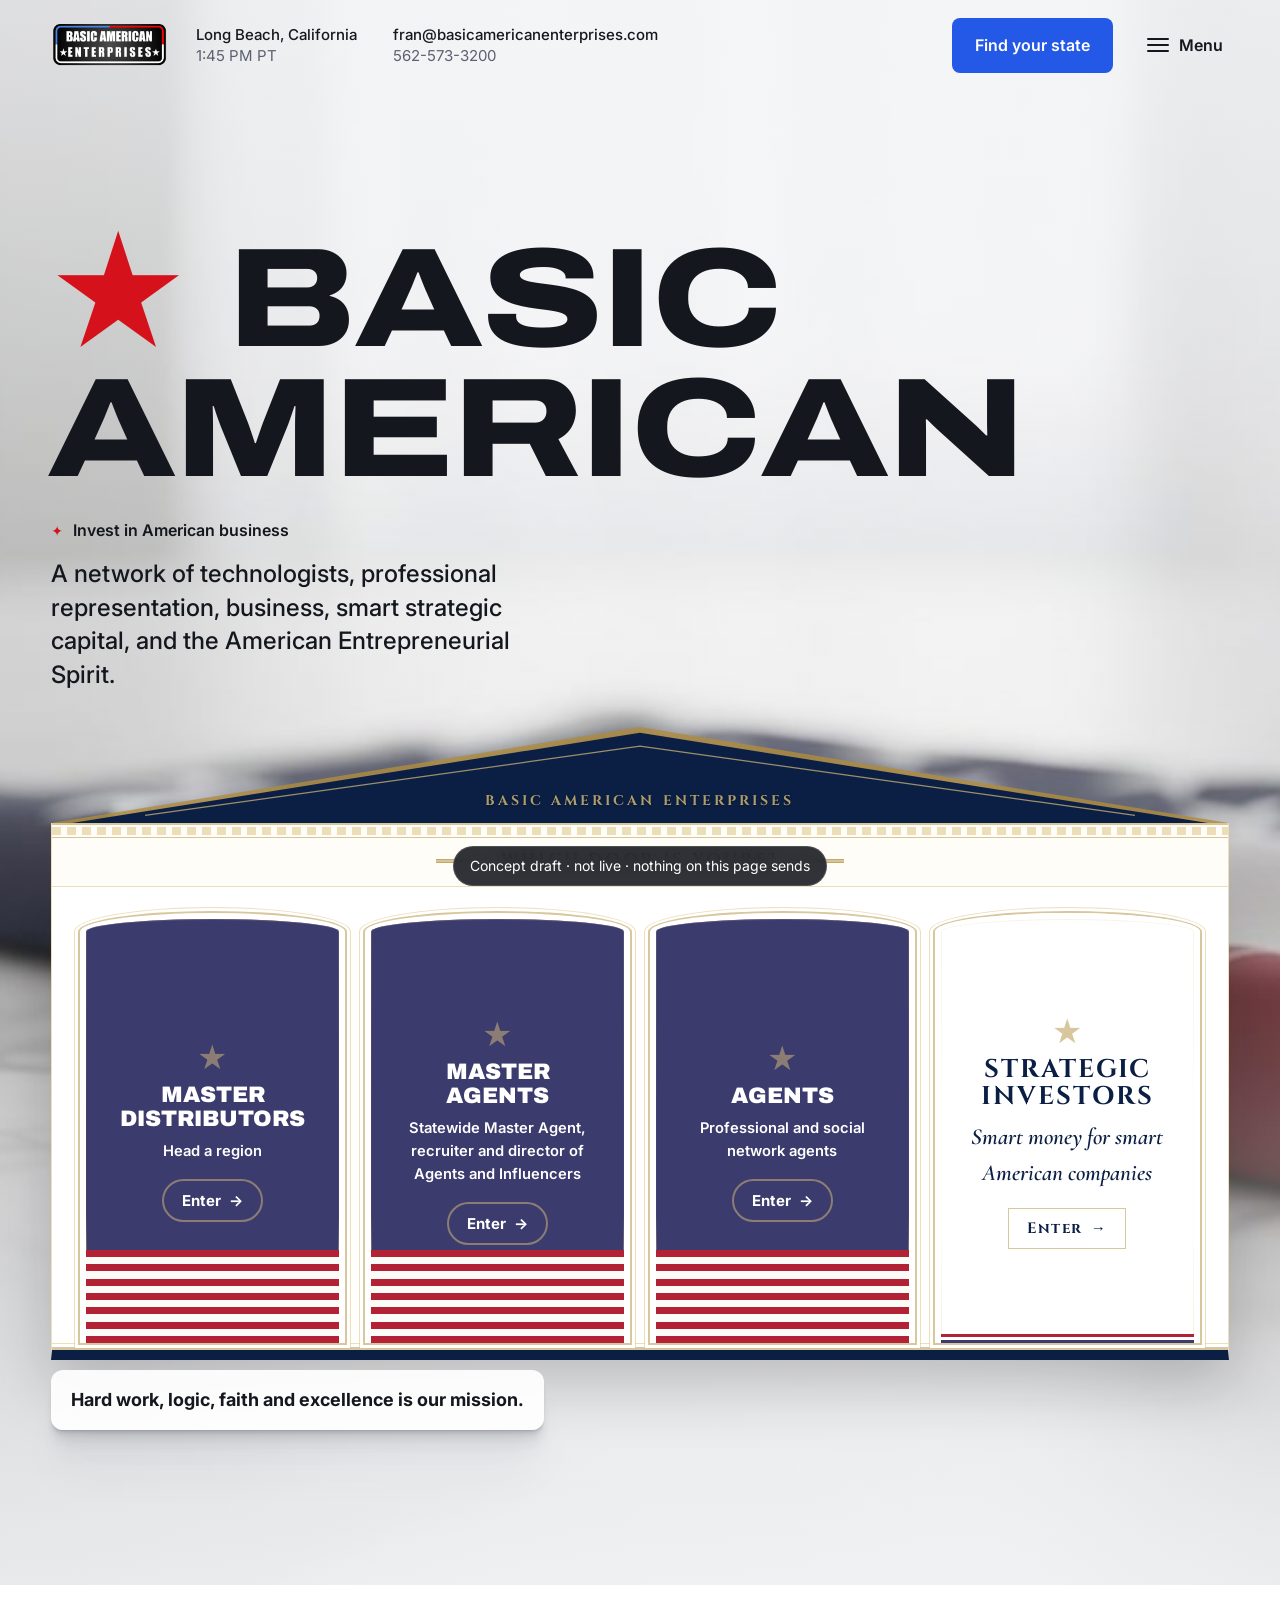
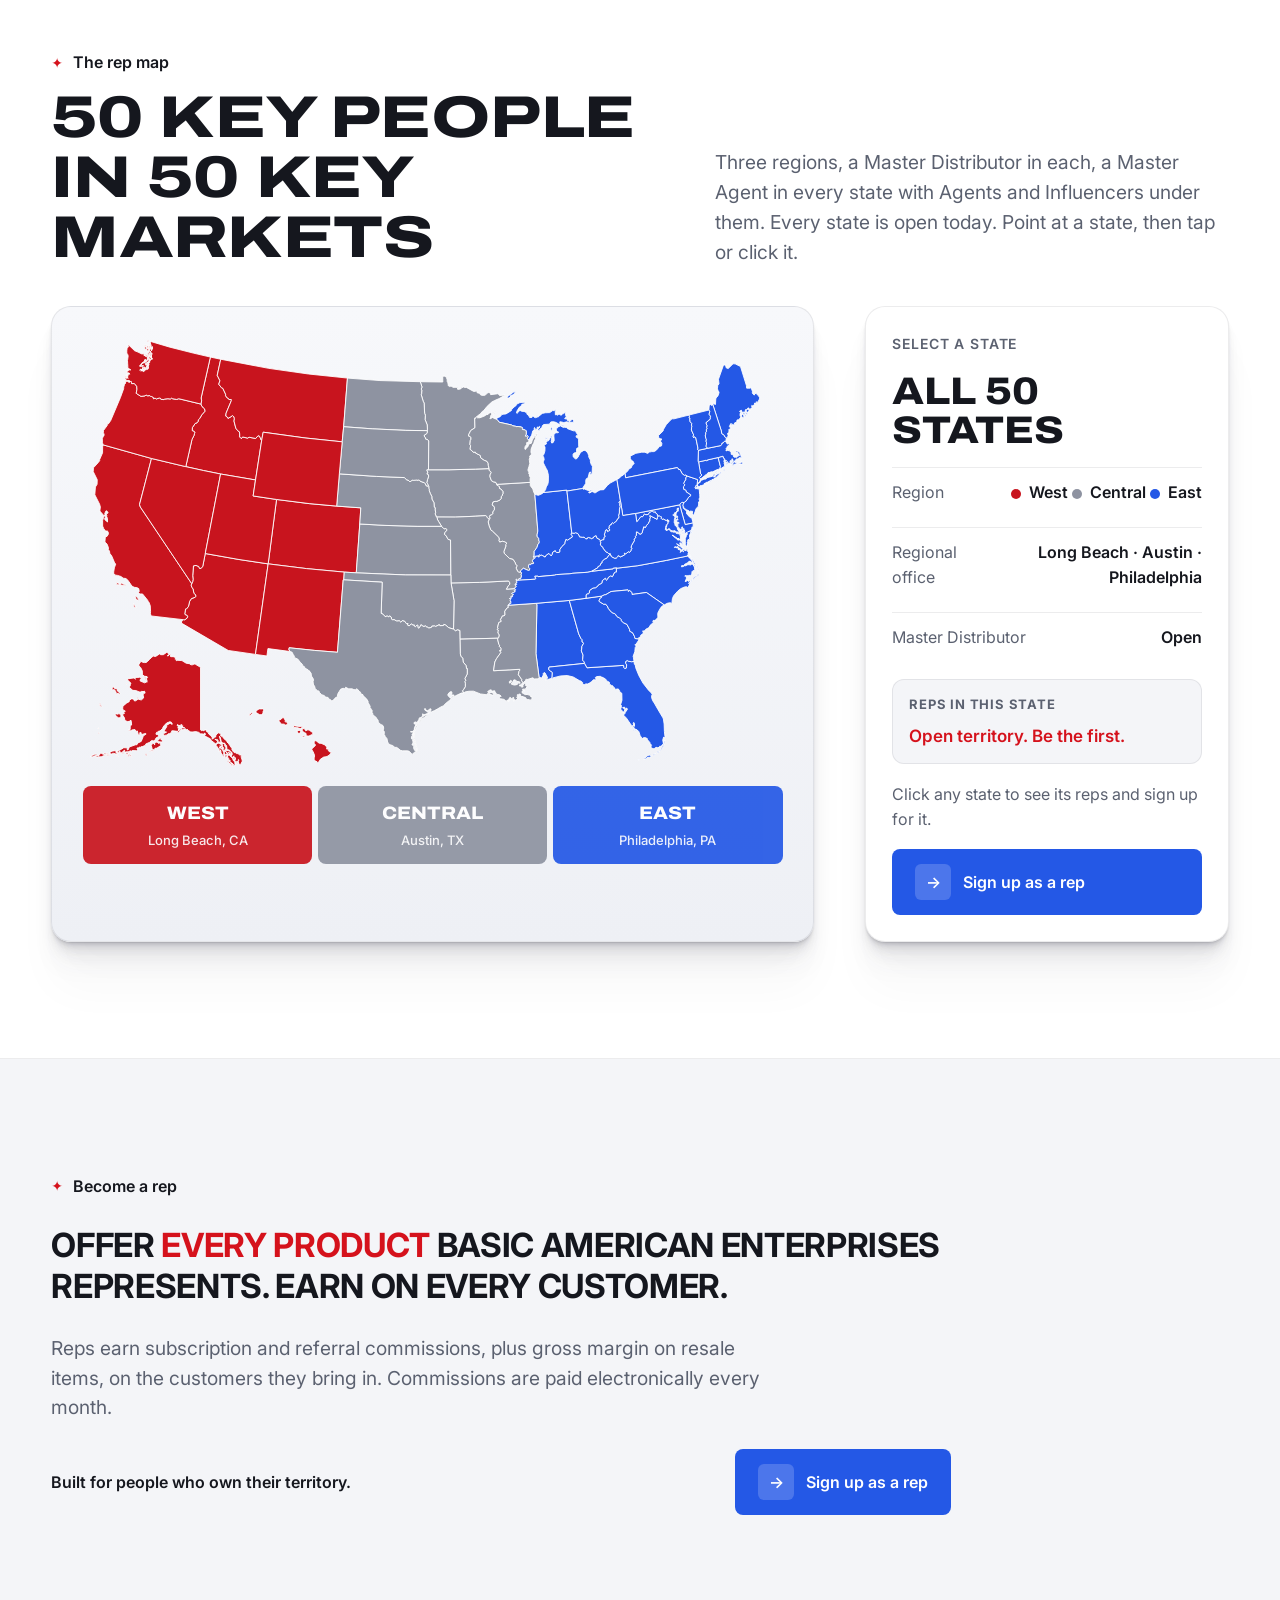
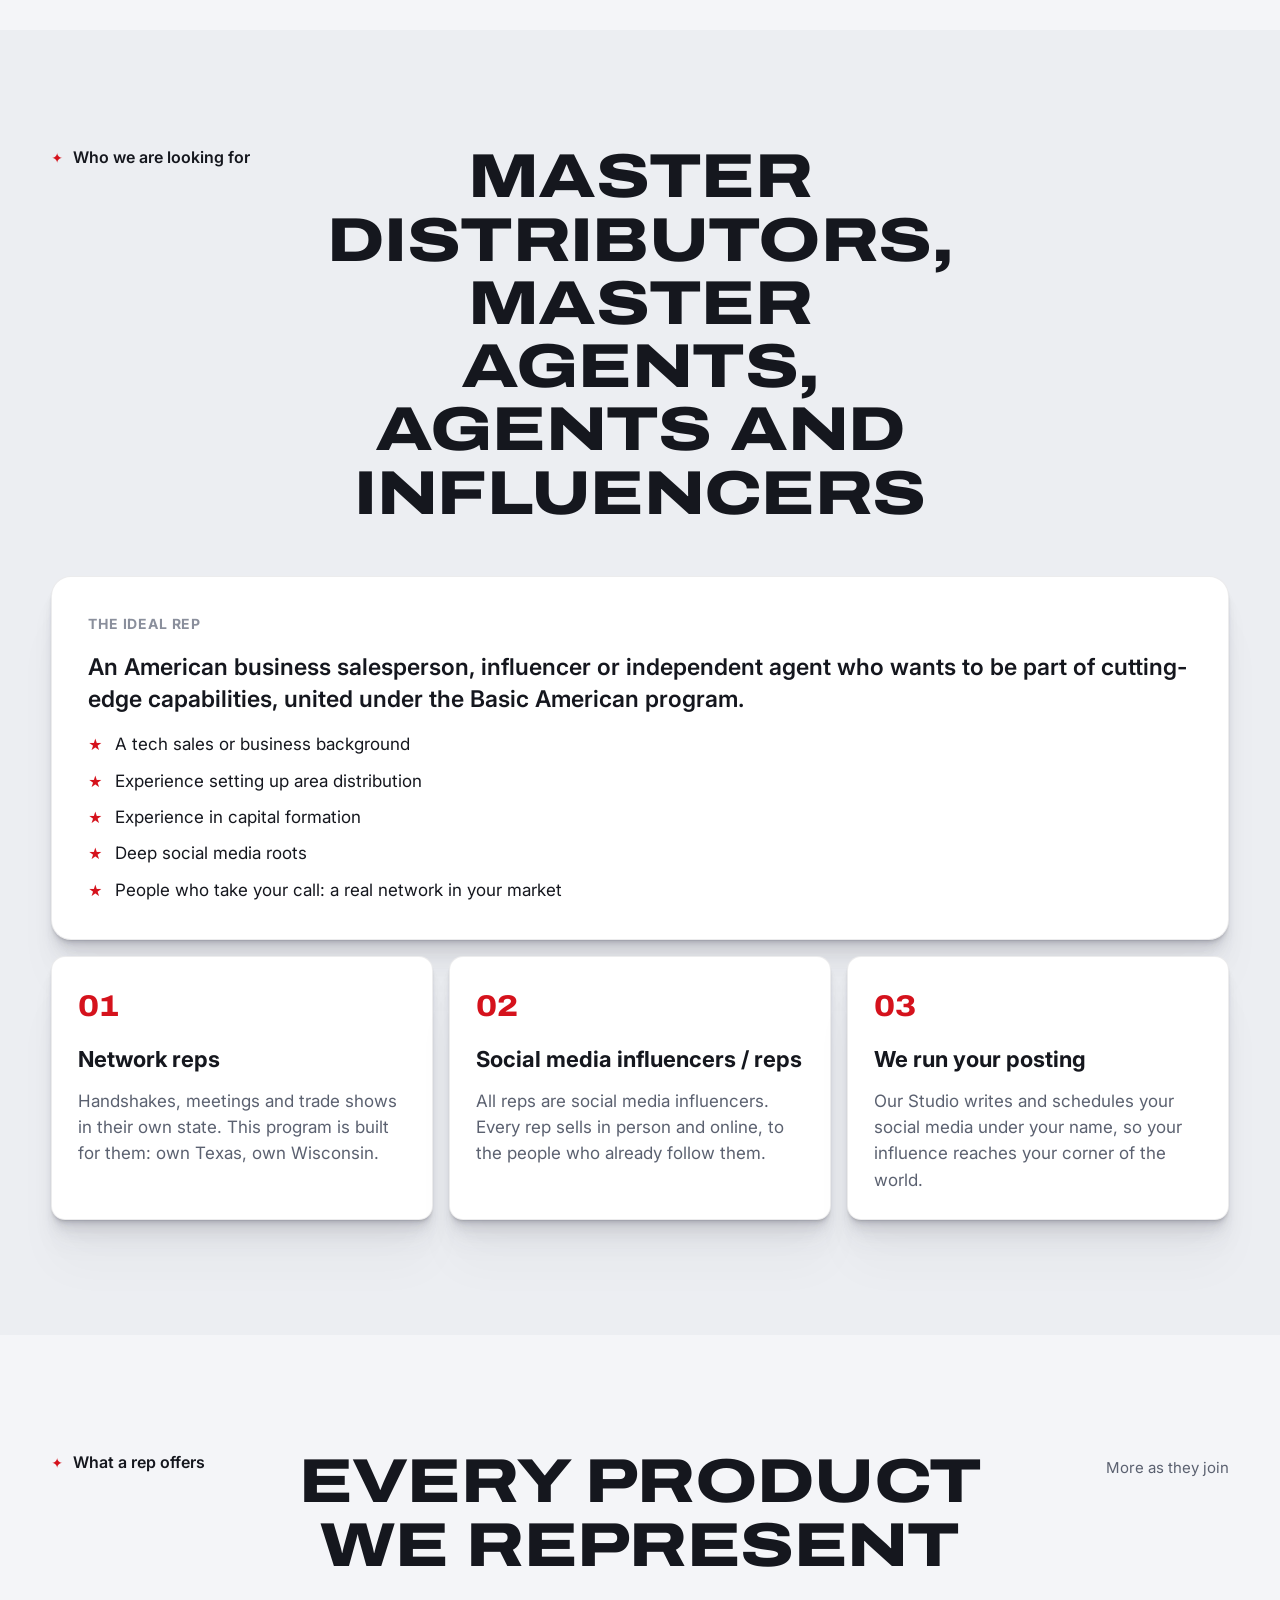
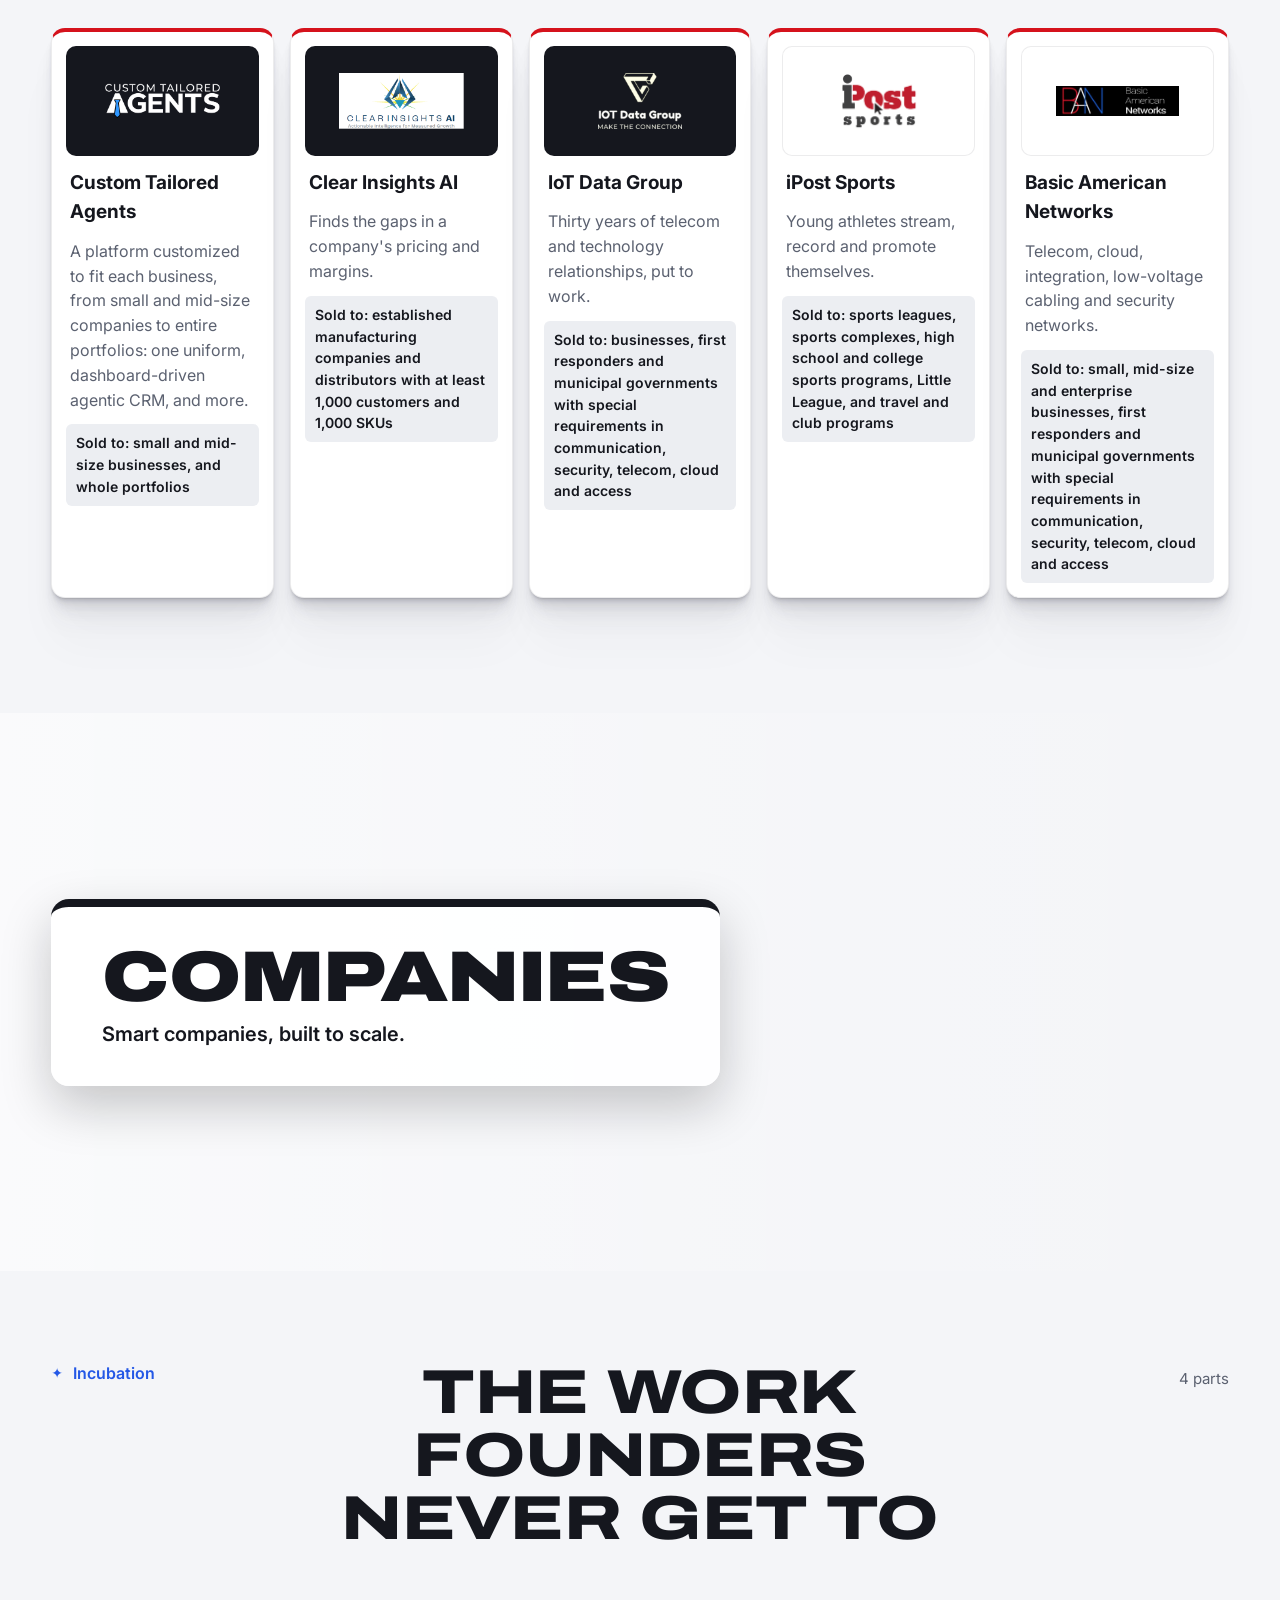
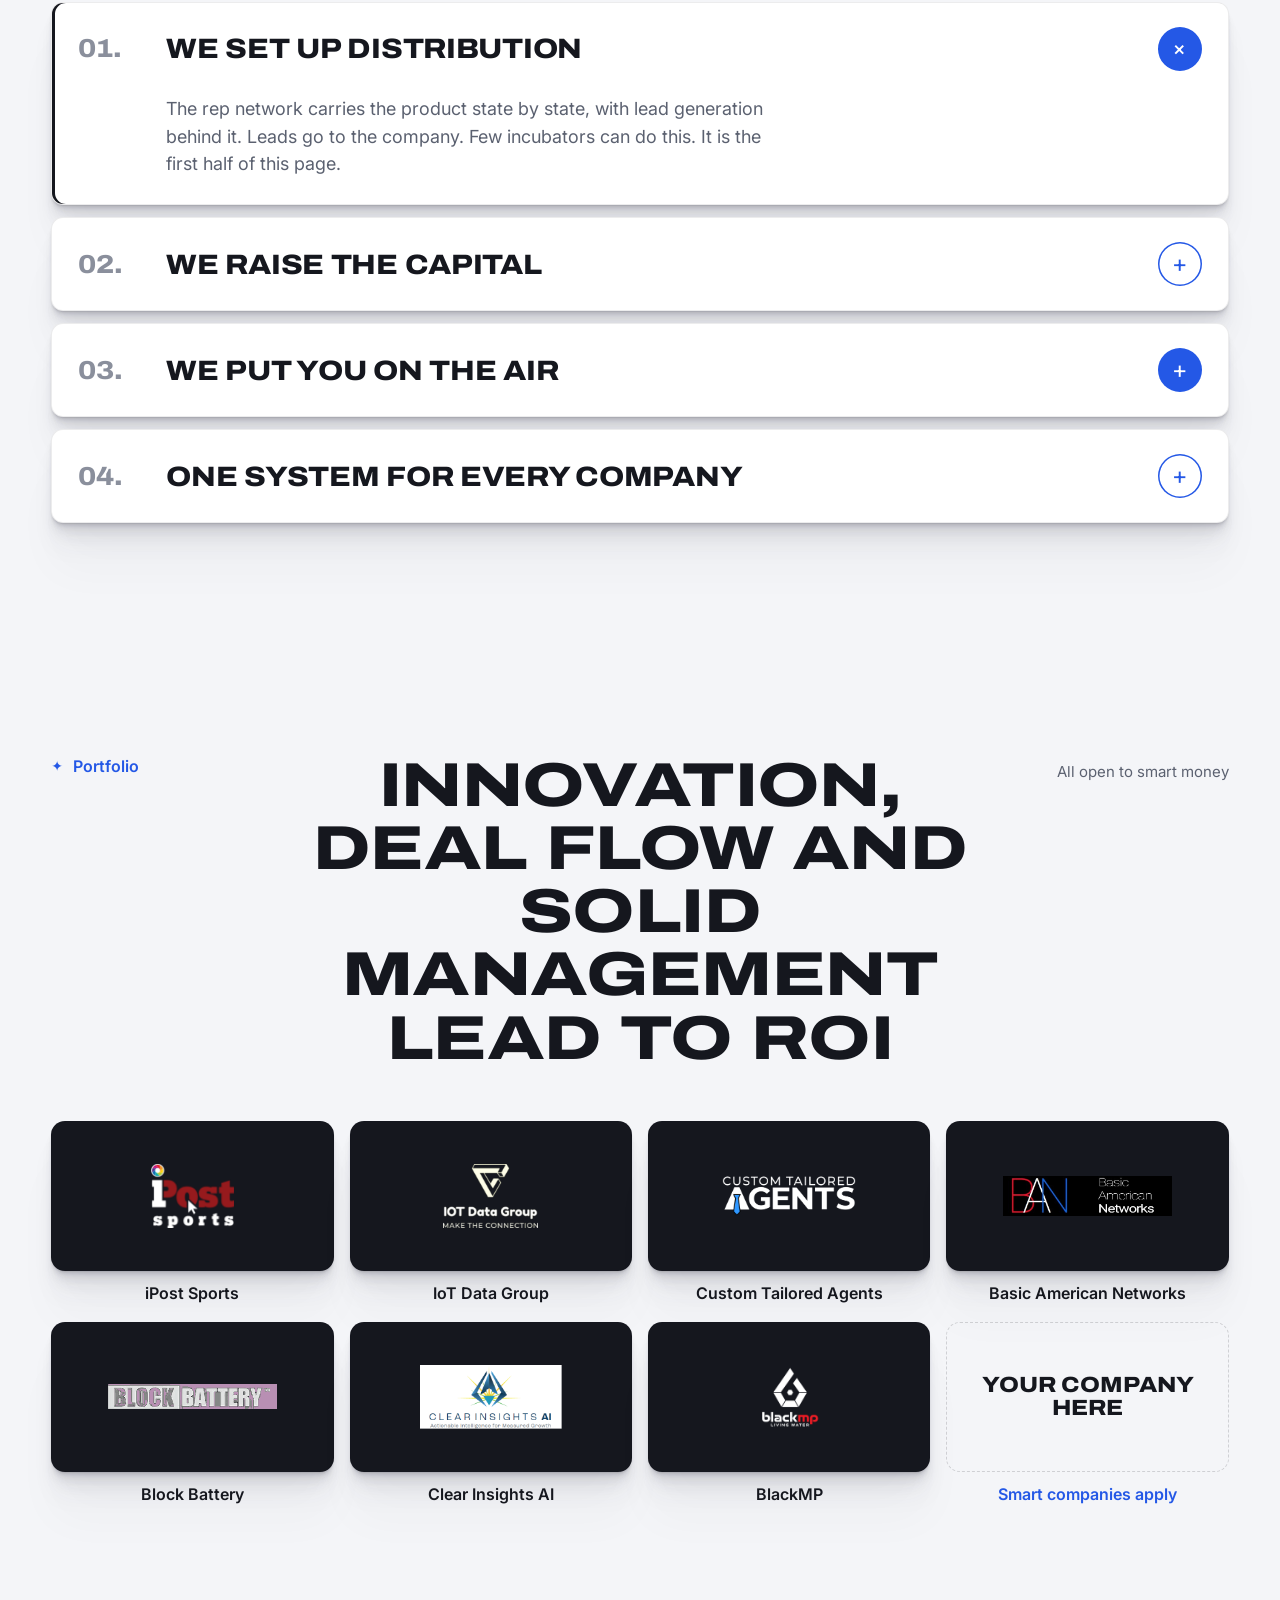
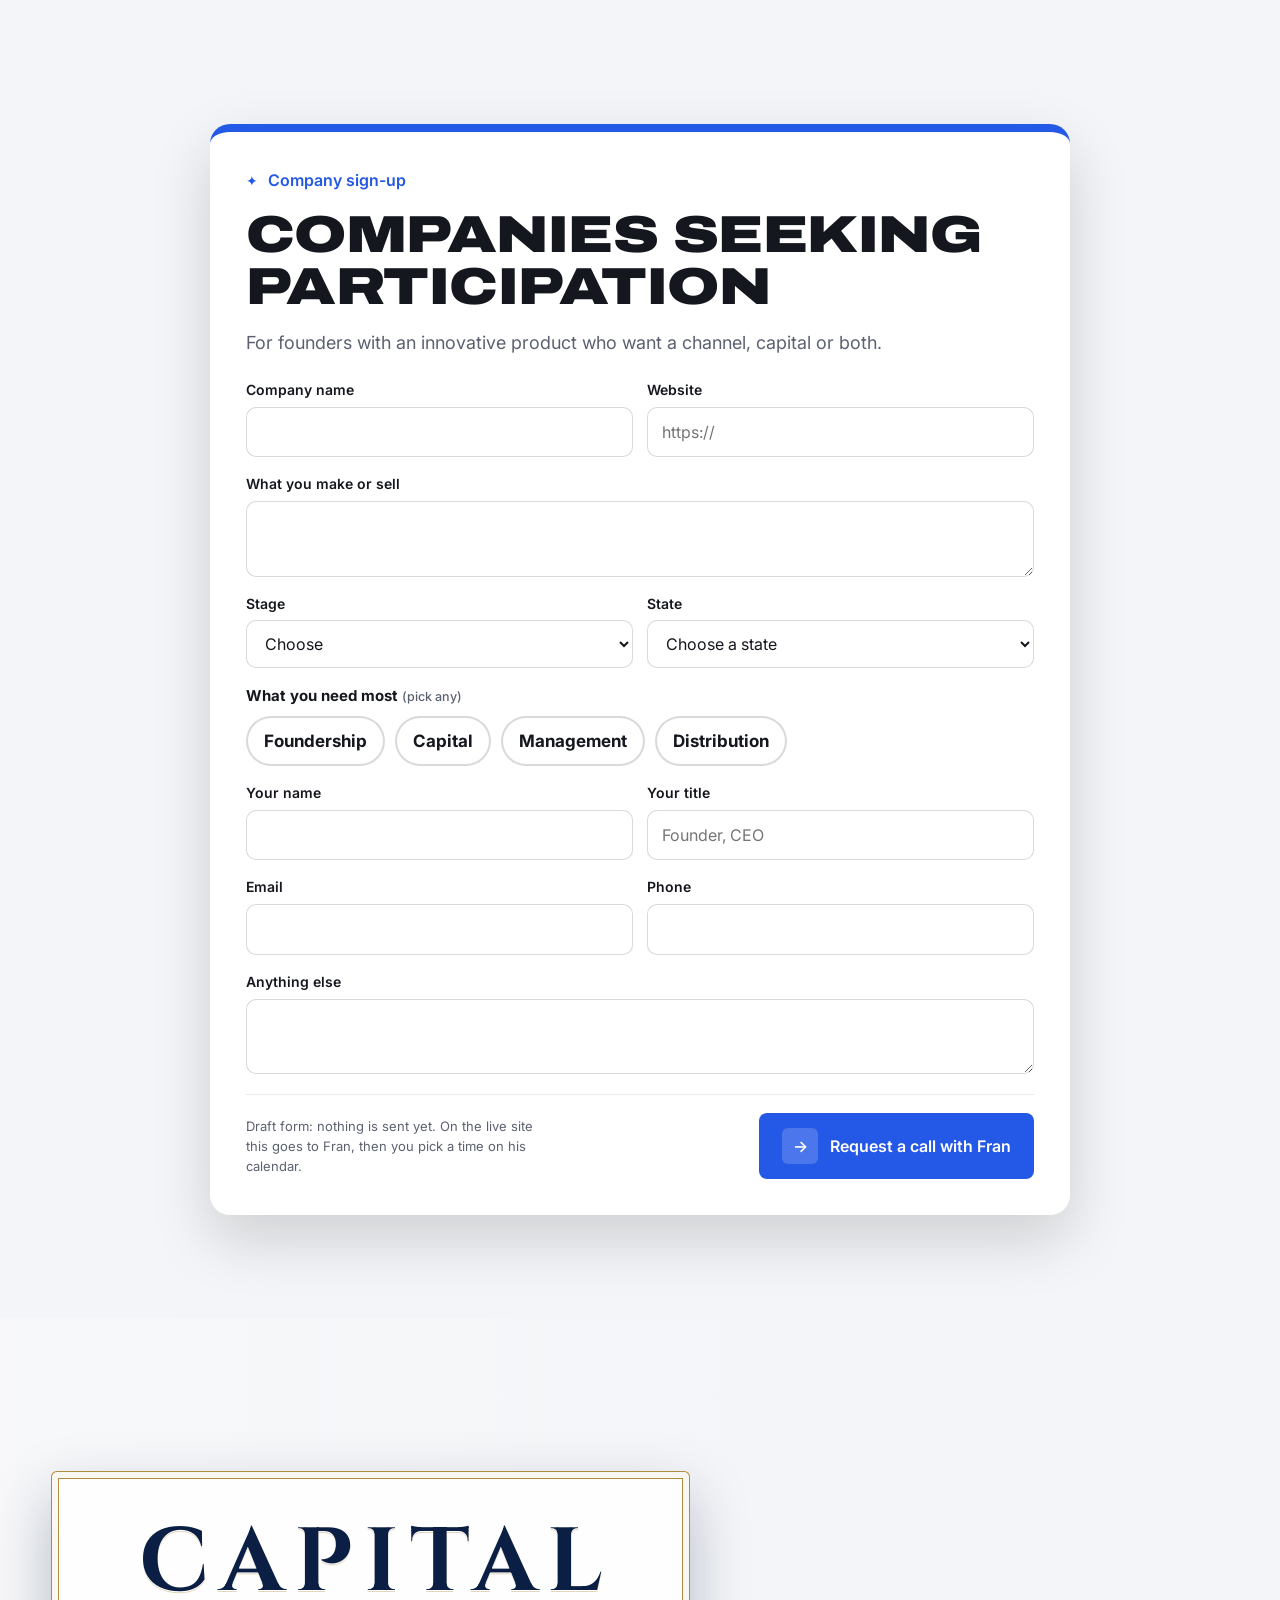
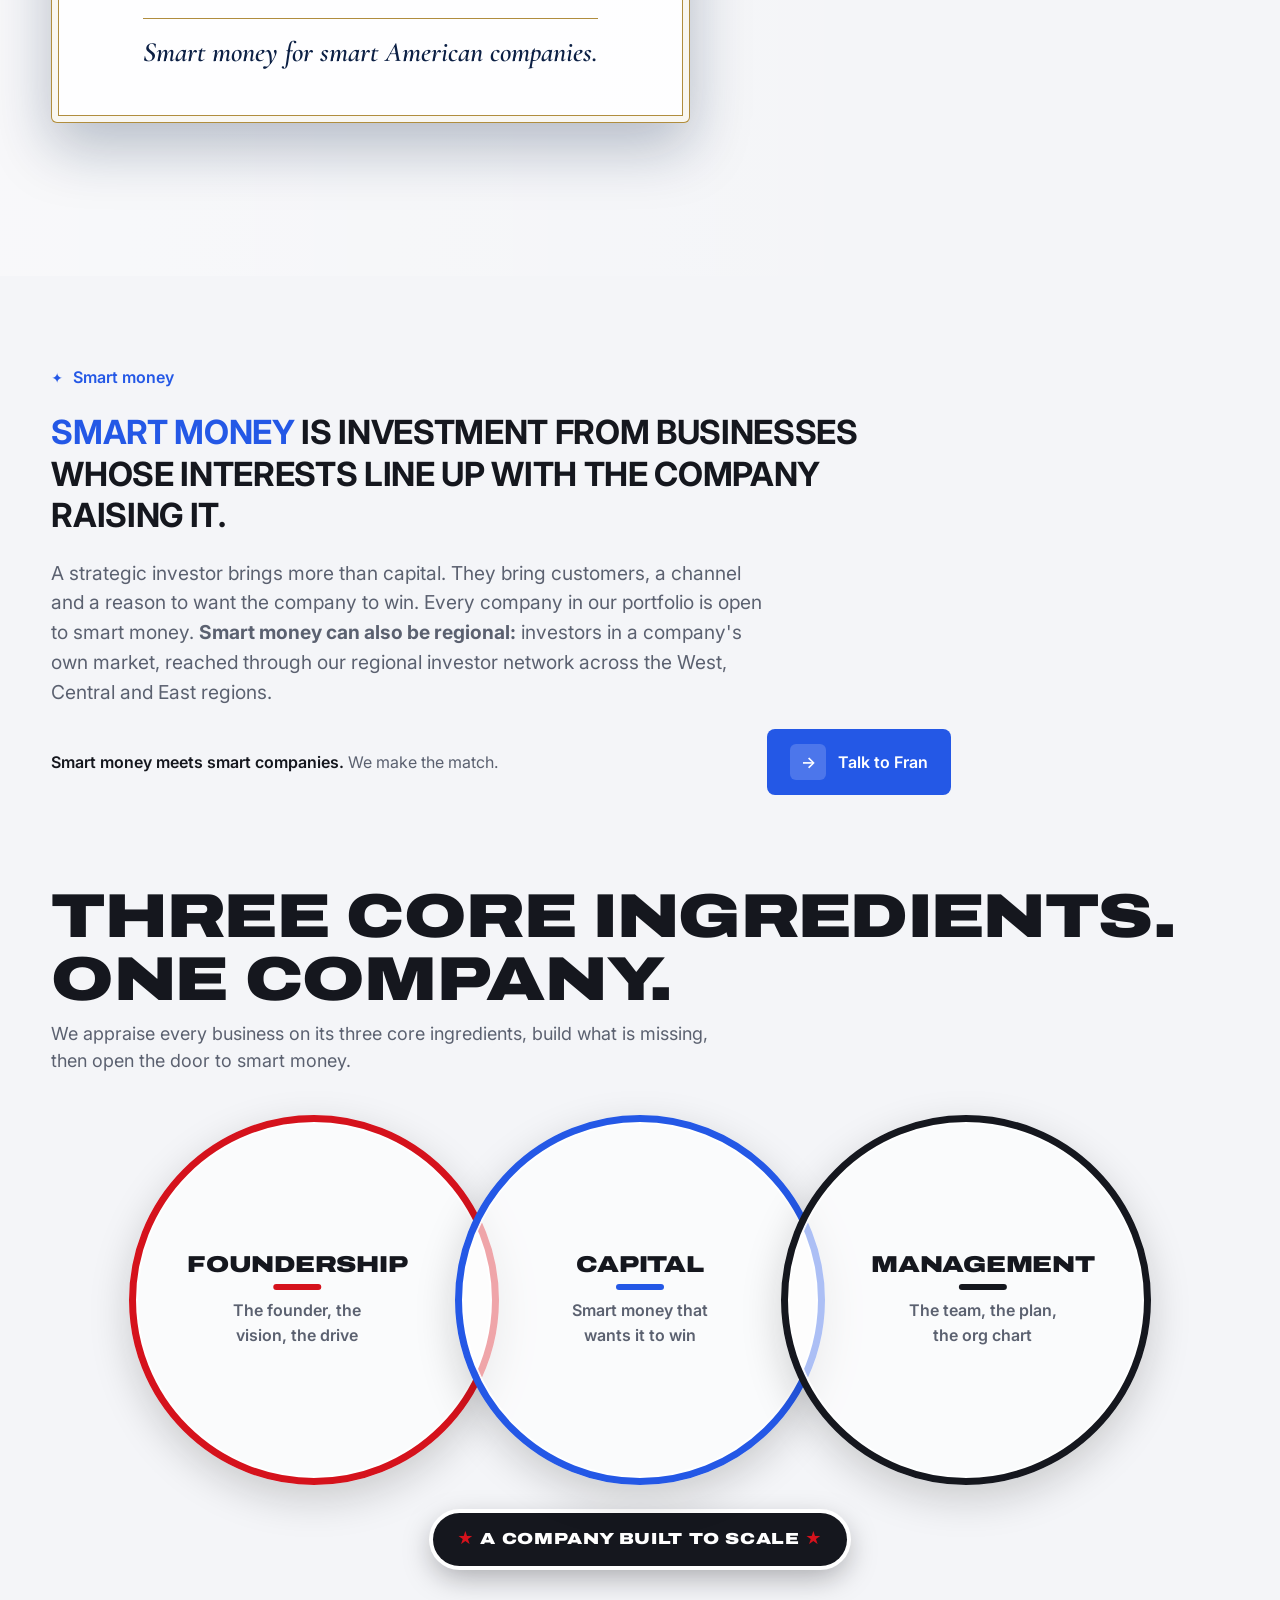
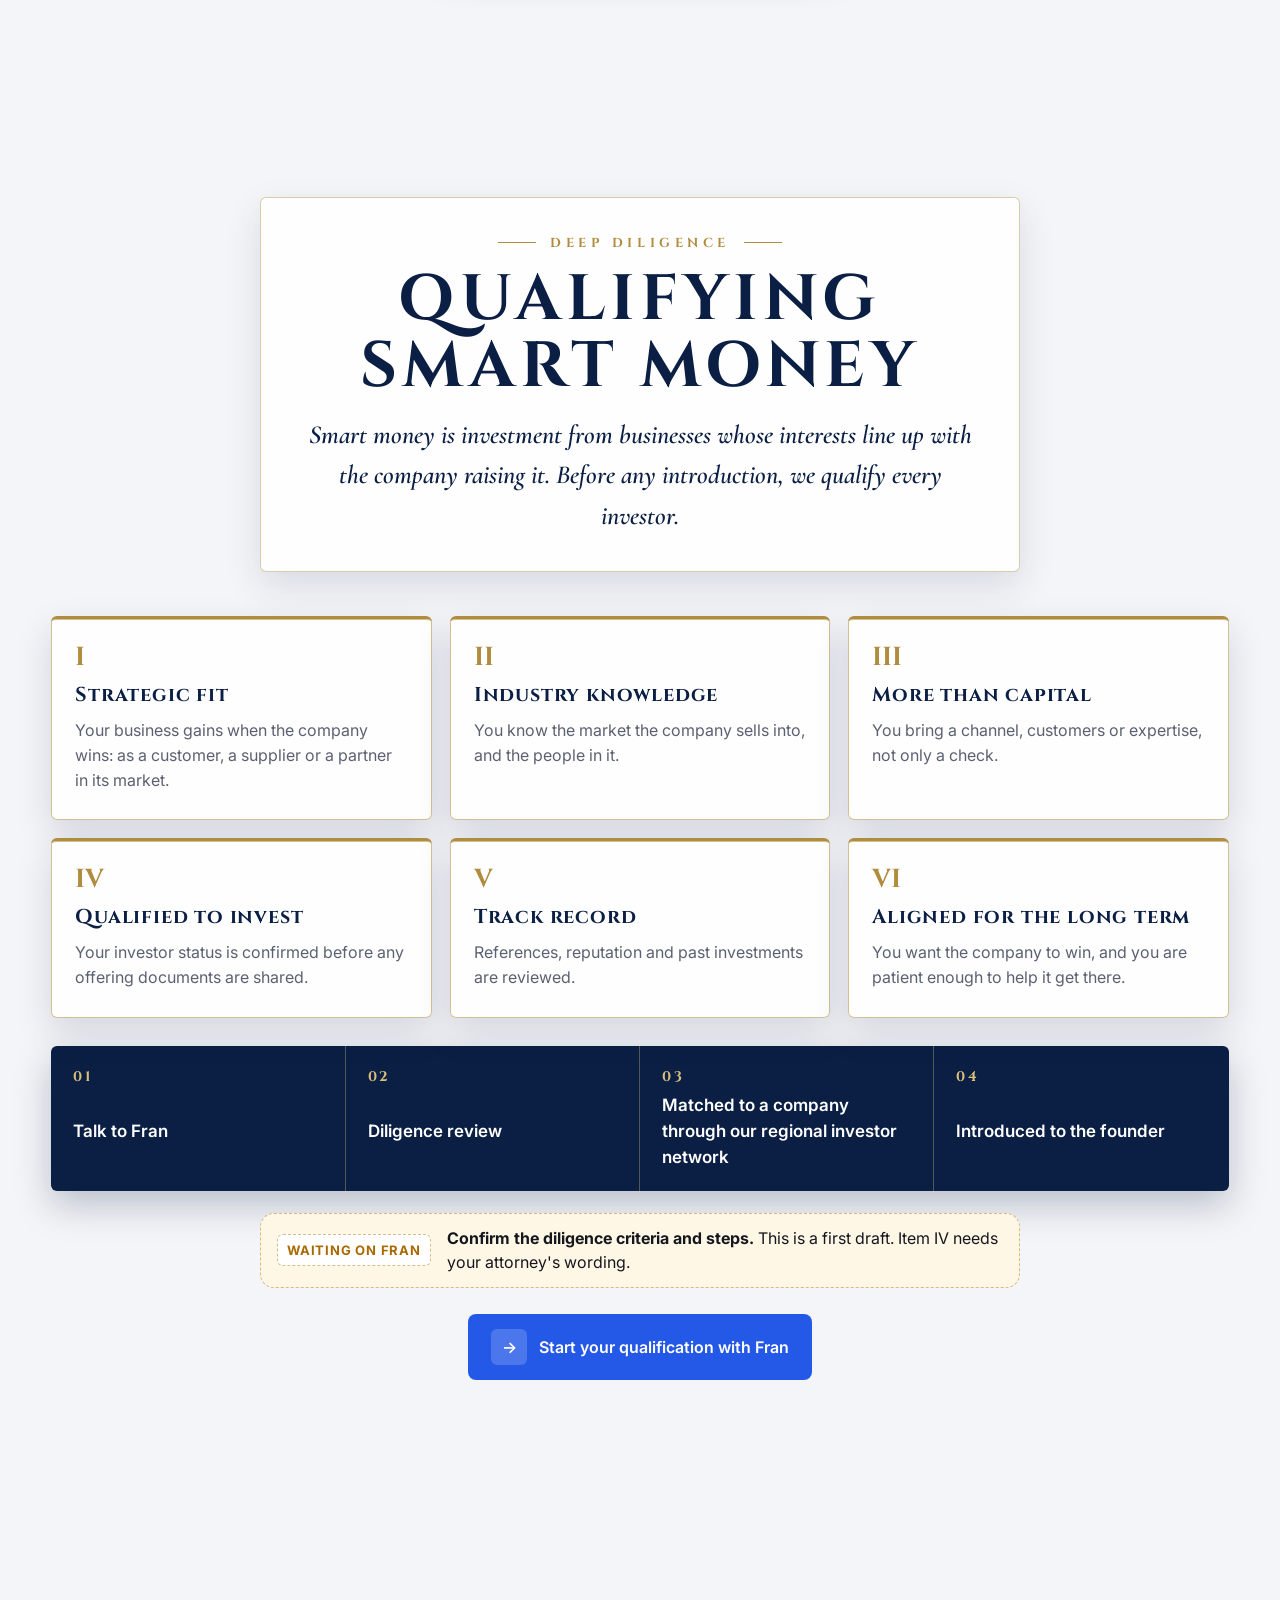
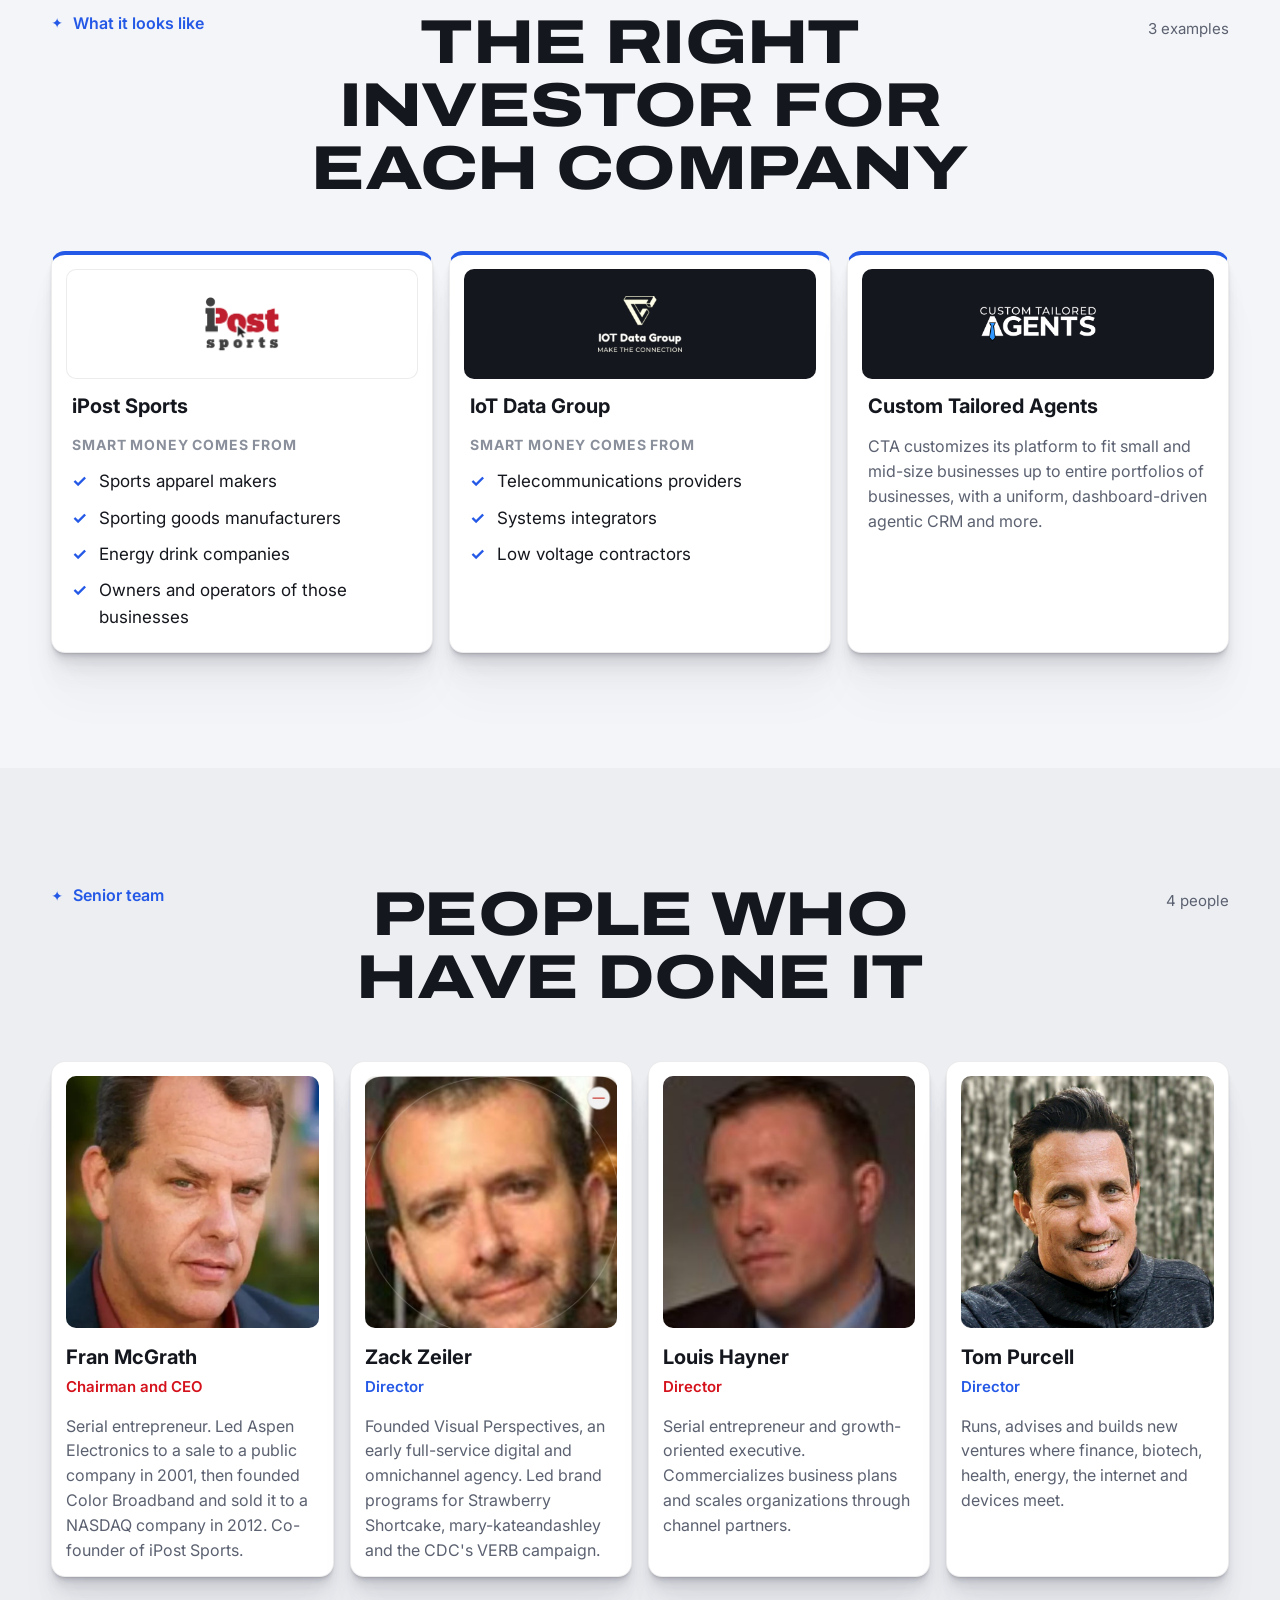
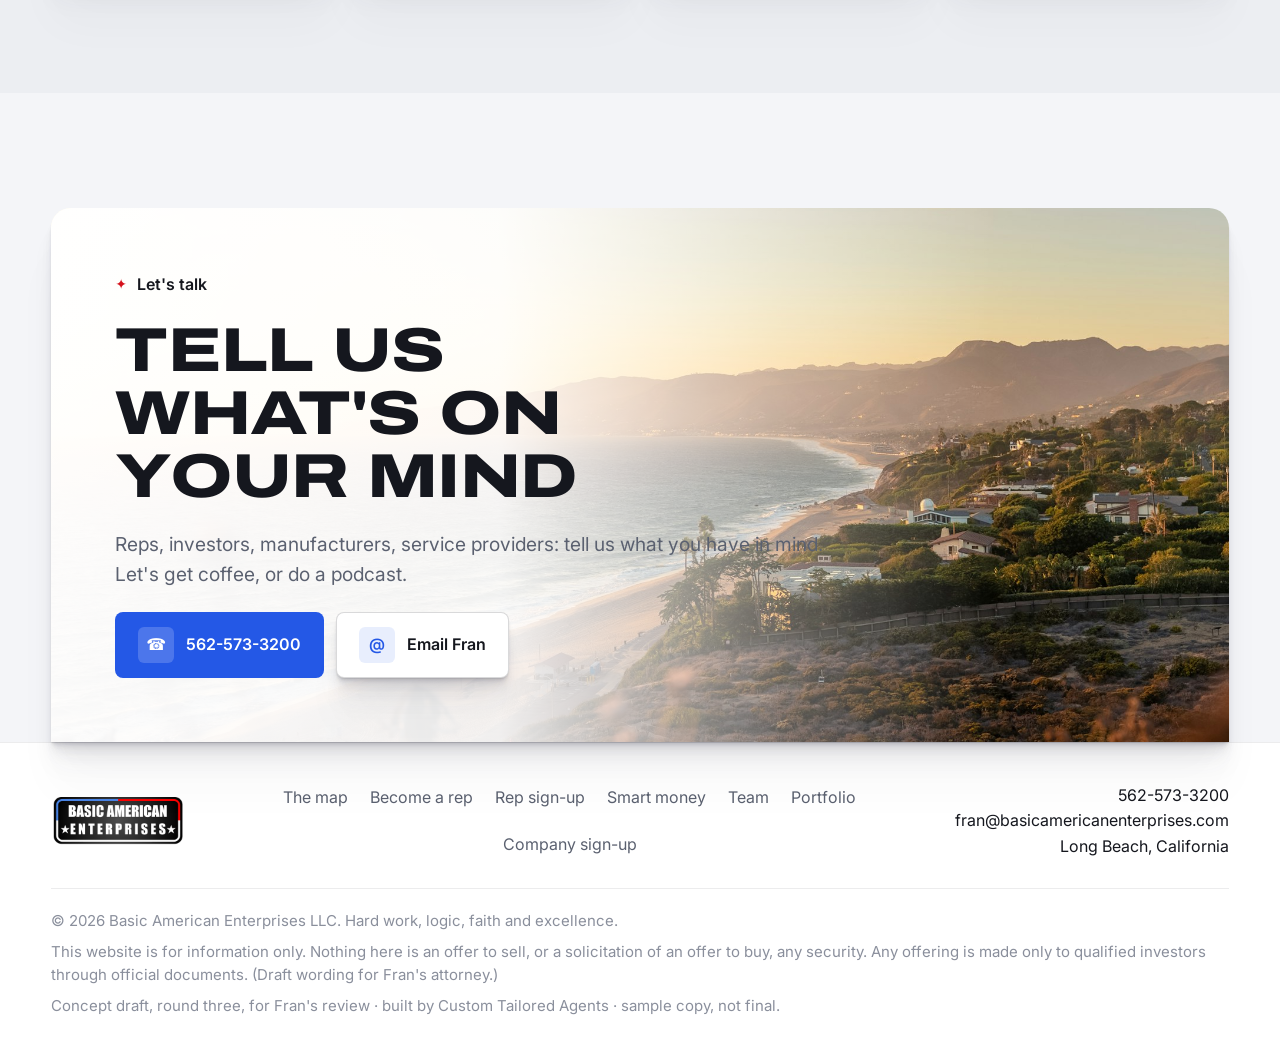
==== site/index.html @ 78494863 "Trim repeats and update who each product is sold to (Fran) - Removed: How the network is built panel" ====
<!doctype html>
<html lang="en">
<head>
<meta charset="utf-8">
<meta name="viewport" content="width=device-width, initial-scale=1">
<meta name="robots" content="noindex, nofollow">
<title>Basic American Enterprises · Distribution and capital for American companies</title>
<meta name="description" content="Basic American Enterprises builds a network of professional representation in every state, then raises smart money for the companies we are growing together. Distribution first, capital second.">
<link rel="icon" href="assets/bae-logo.png">
<meta name="theme-color" content="#f4f5f8">
<!-- Round four: link previews (texts, LinkedIn, Facebook, X). Image URLs must be absolute once the site is live. -->
<meta property="og:type" content="website">
<meta property="og:site_name" content="Basic American Enterprises">
<meta property="og:title" content="Basic American Enterprises · Smart money invests in smart American businesses">
<meta property="og:description" content="A network of professional representation in every state, and smart money behind the companies we are growing together. Distribution first, capital second.">
<meta property="og:url" content="https://basicamericanenterprises.com/">
<meta property="og:image" content="https://basicamericanenterprises.com/assets/hero-flag-table-b.jpg">
<meta property="og:image:width" content="1344">
<meta property="og:image:height" content="768">
<meta name="twitter:card" content="summary_large_image">
<script type="application/ld+json">
{"@context":"https://schema.org","@type":"Organization","name":"Basic American Enterprises LLC","url":"https://basicamericanenterprises.com/","logo":"https://basicamericanenterprises.com/assets/bae-logo.png","telephone":"+1-562-573-3200","email":"fran@basicamericanenterprises.com","address":{"@type":"PostalAddress","addressLocality":"Long Beach","addressRegion":"CA","addressCountry":"US"},"founder":{"@type":"Person","name":"Fran McGrath"}}
</script>
<link rel="preconnect" href="https://fonts.googleapis.com">
<link rel="preconnect" href="https://fonts.gstatic.com" crossorigin>
<link href="https://fonts.googleapis.com/css2?family=Archivo:wdth,wght@62..125,100..900&family=Cinzel:wght@500;700;900&family=Cormorant+Garamond:ital,wght@1,500;1,600&family=Inter:wght@400;500;600;700&display=swap" rel="stylesheet">
<link rel="stylesheet" href="assets/bae.css">
</head>
<body>

<header class="nav" id="nav">
  <div class="wrap">
    <a class="logo" href="#top" aria-label="Basic American Enterprises"><img src="assets/bae-logo.png" alt="Basic American Enterprises"></a>
    <div class="meta">
      <div><strong>Long Beach, California</strong><span id="clock">—</span></div>
      <div><strong>fran@basicamericanenterprises.com</strong><span>562-573-3200</span></div>
    </div>
    <div class="spacer"></div>
    <a class="btn btn-blue cta" href="#map">Find your state</a>
    <button class="menu-btn" id="menuOpen" aria-label="Open menu"><span class="bars"><i></i><i></i><i></i></span> Menu</button>
  </div>
</header>

<div class="overlay" id="overlay">
  <button class="close" id="menuClose" aria-label="Close menu">×</button>
  <nav>
    <a href="#map" class="r">The map</a>
    <a href="#reps" class="r">Become a rep</a>
    <a href="#signup-reps" class="r">Rep sign-up</a>
    <a href="#capital" class="b">Smart money</a>
    <a href="#team">Senior team</a>
    <a href="#portfolio" class="b">Portfolio</a>
    <a href="#signup-companies" class="b">Company sign-up</a>
    <a href="#talk">Let's talk</a>
  </nav>
</div>

<main id="top">

<!-- HERO (shorter, so the map shows on the first screen) -->
<section class="hero">
  <div class="bg"><img src="assets/hero-flag-table-b.jpg" alt=""></div>
  <div class="wrap">
    <!-- Big wordmark at the top of the first screen (Fran, 2026-10-31); was below the doors -->
    <div class="wordmark display" aria-label="Basic American">
      <span class="line"><span class="stars">★</span> BASIC</span>
      <span class="line">AMERICAN</span>
    </div>

    <div class="top">
      <div class="pitch">
        <span class="eyebrow">Invest in American business</span>
        <h1 id="heroLine">A network of technologists, professional representation, business, smart strategic capital, and the American Entrepreneurial Spirit.</h1>
      </div>
      <!-- Rotating Reps / Companies / Investors card removed (Fran, 2026-10-31) -->
    </div>

    <!-- Landing doors (Fran, 2026-10-31): four big doors side by side, under one roof. Three all-American
         doors for distribution, one elegant money door for strategic investors with a touch of America.
         Replaces the two doors (Distribution, Capital) of 2026-10-21. -->
    <div class="split house doors4" aria-label="Choose your door">
      <div class="roof"><span>Basic American Enterprises</span></div>
      <p class="pick">Which door is yours?</p>
      <div class="doors-row">
      <a class="split-dist" href="#doorPanel" data-door="md" aria-controls="doorPanel" aria-expanded="false">
        <span class="sp-star">★</span>
        <span class="sp-k">Master<br>Distributors</span>
        <span class="sp-s">Head a region</span>
        <span class="sp-go">Enter <i>→</i></span>
      </a>
      <a class="split-dist" href="#doorPanel" data-door="ma" aria-controls="doorPanel" aria-expanded="false">
        <span class="sp-star">★</span>
        <span class="sp-k">Master<br>Agents</span>
        <span class="sp-s">Statewide Master Agent, recruiter and director of Agents and Influencers</span>
        <span class="sp-go">Enter <i>→</i></span>
      </a>
      <a class="split-dist" href="#doorPanel" data-door="ag" aria-controls="doorPanel" aria-expanded="false">
        <span class="sp-star">★</span>
        <span class="sp-k">Agents</span>
        <span class="sp-s">Professional and social network agents</span>
        <span class="sp-go">Enter <i>→</i></span>
      </a>
      <a class="split-cap" href="#doorPanel" data-door="inv" aria-controls="doorPanel" aria-expanded="false">
        <span class="sp-star">★</span>
        <span class="sp-k">Strategic<br>Investors</span>
        <span class="sp-s">Smart money for smart American companies</span>
        <span class="sp-go">Enter <i>→</i></span>
      </a>
      </div>
      <!-- Door panel (Fran, 2026-10-31): filled by assets/doors.js with the door's explainer, then its inquiry form -->
      <div class="door-panel" id="doorPanel" hidden></div>
    </div>

    <div class="bottom">
      <p><b>Hard work, logic, faith and excellence is our mission.</b></p>
    </div>
  </div>
</section>

<!-- ============ PART ONE: DISTRIBUTION ============ -->
<!-- Flag opener "Distribution: the rep network" removed (Fran, 2026-10-31); anchor kept for menu and footer links -->
<div id="distribution"></div>

<!-- Master Distributors section removed (Fran, 2026-10-31): its door panel holds the same questions -->

<!-- THE MAP: the feature of the page -->
<section class="mapsec feature" id="map">
  <div class="wrap">
    <div class="map-head">
      <div>
        <span class="eyebrow">The rep map</span>
        <h2 class="h2 display">50 key people in 50 key markets</h2>
      </div>
      <p class="lead">Three regions, a Master Distributor in each, a Master Agent in every state with Agents and Influencers under them. Every state is open today. Point at a state, then tap or click it.</p>
    </div>
    <div class="grid">
      <div class="usmap">
        <svg id="usSvg" viewBox="0 0 959 593" role="img" aria-label="Map of the United States in three regions. Click a state."></svg>
        <div class="map-tip" id="mapTip" aria-hidden="true"></div>
        <div class="regions">
          <button class="west" data-region="west">West<small>Long Beach, CA</small></button>
          <button class="central" data-region="central">Central<small>Austin, TX</small></button>
          <button class="east" data-region="east">East<small>Philadelphia, PA</small></button>
        </div>
      </div>
      <aside class="statepanel" id="statePanel">
        <span class="tag">Select a state</span>
        <h3 id="spName">All 50 states</h3>
        <div class="rows">
          <div class="row"><span>Region</span><b id="spRegion"><span class="dot west"></span>West <span class="dot central"></span>Central <span class="dot east"></span>East</b></div>
          <div class="row"><span>Regional office</span><b id="spOffice">Long Beach · Austin · Philadelphia</b></div>
          <div class="row"><span>Master Distributor</span><b id="spLead">Open</b></div>
        </div>
        <div class="replist">
          <span class="label" id="spRepsLabel">Reps in this state</span>
          <ul id="spReps"><li class="empty">Open territory. Be the first.</li></ul>
        </div>
        <p id="spNote">Click any state to see its reps and sign up for it.</p>
        <button class="btn btn-blue" data-note="rep"><span class="ico">→</span> <span id="spCta">Sign up as a rep</span></button>
      </aside>
    </div>
  </div>
</section>

<!-- THE REP PROGRAM -->
<section class="about reps" id="reps">
  <div class="wrap grid">
    <div class="copy rv-kids">
      <span class="eyebrow">Become a rep</span>
      <h2 class="statement">Offer <span class="red">every product</span> Basic American Enterprises represents. Earn on every customer.</h2>
      <p class="lead">Reps earn subscription and referral commissions, plus gross margin on resale items, on the customers they bring in. Commissions are paid electronically every month.</p>
      <div class="foot">
        <p class="mission"><b>Built for people who own their territory.</b></p>
        <button class="btn btn-blue" data-note="rep"><span class="ico">→</span> Sign up as a rep</button>
      </div>
    </div>
  </div>
</section>

<!-- WHO + STRUCTURE -->
<section class="voice">
  <div class="wrap">
    <div class="sec-head">
      <span class="eyebrow">Who we are looking for</span>
      <h2 class="h2 display">Master Distributors, Master Agents, Agents and Influencers</h2>
    </div>
    <div class="who-grid rv-kids">
      <div class="who-card">
        <span class="label">The ideal rep</span>
        <p class="big">An American business salesperson, influencer or independent agent who wants to be part of cutting-edge capabilities, united under the Basic American program.</p>
        <ul>
          <li>A tech sales or business background</li>
          <li>Experience setting up area distribution</li>
          <li>Experience in capital formation</li>
          <li>Deep social media roots</li>
          <li>People who take your call: a real network in your market</li>
        </ul>
      </div>
      <!-- "How the network is built" panel removed (Fran, 2026-10-31) -->
    </div>
    <div class="trio rv-kids">
      <div class="step"><span class="k">01</span><h3>Network reps</h3><p>Handshakes, meetings and trade shows in their own state. This program is built for them: own Texas, own Wisconsin.</p></div>
      <div class="step"><span class="k">02</span><h3>Social media influencers / reps</h3><p>All reps are social media influencers. Every rep sells in person and online, to the people who already follow them.</p></div>
      <div class="step"><span class="k">03</span><h3>We run your posting</h3><p>Our Studio writes and schedules your social media under your name, so your influence reaches your corner of the world.</p></div>
    </div>
  </div>
</section>

<!-- WHAT REPS OFFER -->
<section class="carry">
  <div class="wrap">
    <div class="sec-head">
      <span class="eyebrow">What a rep offers</span>
      <h2 class="h2 display">Every product we represent</h2>
      <span class="count">More as they join</span>
    </div>
    <div class="lines rv-kids">
      <article class="line-card"><div class="art"><img src="assets/logo-cta.png" alt="Custom Tailored Agents"></div><h3>Custom Tailored Agents</h3><p>A platform customized to fit each business, from small and mid-size companies to entire portfolios: one uniform, dashboard-driven agentic CRM, and more.</p><span class="who">Sold to: small and mid-size businesses, and whole portfolios</span></article>
      <article class="line-card"><div class="art"><img src="assets/logo-clearinsights.png" alt="Clear Insights AI"></div><h3>Clear Insights AI</h3><p>Finds the gaps in a company's pricing and margins.</p><span class="who">Sold to: established manufacturing companies and distributors with at least 1,000 customers and 1,000 SKUs</span></article>
      <article class="line-card"><div class="art"><img src="assets/logo-iotdatagroup.png" alt="IoT Data Group"></div><h3>IoT Data Group</h3><p>Thirty years of telecom and technology relationships, put to work.</p><span class="who">Sold to: businesses, first responders and municipal governments with special requirements in communication, security, telecom, cloud and access</span></article>
      <article class="line-card"><div class="art lt"><img src="assets/logo-ipost-light.png" alt="iPost Sports"></div><h3>iPost Sports</h3><p>Young athletes stream, record and promote themselves.</p><span class="who">Sold to: sports leagues, sports complexes, high school and college sports programs, Little League, and travel and club programs</span></article>
      <article class="line-card"><div class="art lt"><img src="assets/logo-ban-color.jpg" alt="Basic American Networks"></div><h3>Basic American Networks</h3><p>Telecom, cloud, integration, low-voltage cabling and security networks.</p><span class="who">Sold to: small, mid-size and enterprise businesses, first responders and municipal governments with special requirements in communication, security, telecom, cloud and access</span></article>
    </div>
  </div>
</section>

<!-- "How to start: From sign-up to first sale" removed (Fran, 2026-10-31) -->

<!-- ============ COMPANIES (Fran, 2026-10-19): the portfolio in its own part, with the office photos ============ -->
<div class="part chapter companies-band coast coast-band" id="companies" style="--coast:url('/assets/fund-together.jpg')">
  <div class="wrap"><div class="ch-card"><span class="pt display">Companies</span><span class="cs">Smart companies, built to scale.</span></div></div>
</div>

<!-- INCUBATION -->
<section id="incubate" class="coast office" style="--coast:url('/assets/smart-companies-light.jpg')">
  <div class="wrap">
    <div class="sec-head">
      <span class="eyebrow blue">Incubation</span>
      <h2 class="h2 display">The work founders never get to</h2>
      <span class="count">4 parts</span>
    </div>
    <div class="acc rv-kids" id="acc">
      <div class="item open">
        <button class="head" aria-expanded="true"><span class="num">01.</span><span class="title">We set up distribution</span><span class="plus">+</span></button>
        <div class="body"><div><p>The rep network carries the product state by state, with lead generation behind it. Leads go to the company. Few incubators can do this. It is the first half of this page.</p></div></div>
      </div>
      <div class="item">
        <button class="head" aria-expanded="false"><span class="num">02.</span><span class="title">We raise the capital</span><span class="plus">+</span></button>
        <div class="body"><div><p>When a company wants to scale, we raise smart money for it and present it in major cities. Our reps open the doors: they know who the strategic investors are in their market.</p></div></div>
      </div>
      <div class="item">
        <button class="head" aria-expanded="false"><span class="num">03.</span><span class="title">We put you on the air</span><span class="plus">+</span></button>
        <div class="body"><div><p>Basic American Intelligence, our AI media center, puts founders on its podcast and webinars, so the people who build the product can speak for it.</p></div></div>
      </div>
      <div class="item">
        <button class="head" aria-expanded="false"><span class="num">04.</span><span class="title">One system for every company</span><span class="plus">+</span></button>
        <div class="body"><div><p>Every company in the portfolio runs on a Custom Tailored Agents CRM and second brain. In return for this work, Basic American Enterprises takes a share of the company.</p></div></div>
      </div>
    </div>
  </div>
</section>

<!-- PORTFOLIO: one clean logo grid -->
<section class="portfolio" id="portfolio">
  <div class="wrap">
    <div class="sec-head">
      <span class="eyebrow blue">Portfolio</span>
      <h2 class="h2 display">Innovation, deal flow and solid management lead to ROI</h2>
      <span class="count">All open to smart money</span>
    </div>
    <div class="logo-grid rv-kids">
      <figure class="lg"><div class="tile"><img src="assets/logo-ipost.png" alt="iPost Sports"></div><figcaption>iPost Sports</figcaption></figure>
      <figure class="lg"><div class="tile"><img src="assets/logo-iotdatagroup.png" alt="IoT Data Group"></div><figcaption>IoT Data Group</figcaption></figure>
      <figure class="lg"><div class="tile"><img src="assets/logo-cta.png" alt="Custom Tailored Agents"></div><figcaption>Custom Tailored Agents</figcaption></figure>
      <figure class="lg"><div class="tile"><img src="assets/logo-ban-color.jpg" alt="Basic American Networks"></div><figcaption>Basic American Networks</figcaption></figure>
      <figure class="lg"><div class="tile"><img src="assets/logo-blockbattery.png" alt="Block Battery"></div><figcaption>Block Battery</figcaption></figure>
      <figure class="lg"><div class="tile"><img src="assets/logo-clearinsights.png" alt="Clear Insights AI"></div><figcaption>Clear Insights AI</figcaption></figure>
      <figure class="lg"><div class="tile"><img src="assets/logo-blackmp.png" alt="BlackMP"></div><figcaption>BlackMP</figcaption></figure>
      <figure class="lg you"><a class="tile" href="#signup-companies"><span class="word">Your company here</span></a><figcaption>Smart companies apply</figcaption></figure>
    </div>
  </div>
</section>

<!-- ============ PART TWO: CAPITAL ============ -->
<div class="part blue coast coast-band chapter" id="capital" style="--coast:url('/assets/coast-bigsur-highway1.jpg')">
  <div class="wrap"><div class="ch-card"><span class="pt display">Capital</span><span class="cs">Smart money for smart American companies.</span></div></div>
</div>

<!-- SMART MONEY -->
<section class="about capital coast" style="--coast:url('/assets/coast-bigsur-headlands.jpg')">
  <div class="wrap grid">
    <div class="copy rv-kids">
      <span class="eyebrow blue">Smart money</span>
      <h2 class="statement"><span class="blue">Smart money</span> is investment from businesses whose interests line up with the company raising it.</h2>
      <p class="lead">A strategic investor brings more than capital. They bring customers, a channel and a reason to want the company to win. Every company in our portfolio is open to smart money. <b>Smart money can also be regional:</b> investors in a company's own market, reached through our regional investor network across the West, Central and East regions.</p>
      <div class="foot">
        <p class="mission"><b>Smart money meets smart companies.</b> We make the match.</p>
        <button class="btn btn-blue" data-note="invest"><span class="ico">→</span> Talk to Fran</button>
      </div>
    </div>
  </div>
  <!-- Fran's written capital section (2026-10-19): three core ingredients, independent yet one company -->
  <div class="wrap ingr rv">
    <h2 class="h2 display">Three core ingredients. One company.</h2>
    <p class="sub">We appraise every business on its three core ingredients, build what is missing, then open the door to smart money.</p>
    <div class="ingr-row">
      <div class="ingr-c i1" style="--c:var(--red)"><div class="ingr-t"><span class="display">Foundership</span><span class="bar"></span><p>The founder, the vision, the drive</p></div></div>
      <div class="ingr-c i2" style="--c:var(--blue)"><div class="ingr-t"><span class="display">Capital</span><span class="bar"></span><p>Smart money that wants it to win</p></div></div>
      <div class="ingr-c i3" style="--c:var(--ink)"><div class="ingr-t"><span class="display">Management</span><span class="bar"></span><p>The team, the plan, the org chart</p></div></div>
    </div>
    <div class="ingr-core"><span><i>★</i> A company built to scale <i>★</i></span></div>
  </div>
</section>

<!-- SMART MONEY DILIGENCE (Fran, 2026-10-19): the investor area centers on qualifying investors as smart money.
     Criteria and steps are a first draft by Claude for Fran to confirm. -->
<section class="diligence coast" id="diligence" style="--coast:url('/assets/coast-mcway-cove.jpg')">
  <div class="wrap">
    <div class="dil-head rv">
      <span class="dil-eyebrow">Deep diligence</span>
      <h2 class="dil-title">Qualifying smart money</h2>
      <p class="dil-lead">Smart money is investment from businesses whose interests line up with the company raising it. Before any introduction, we qualify every investor.</p>
    </div>
    <div class="dil-grid rv-kids">
      <article><span class="rn">I</span><h3>Strategic fit</h3><p>Your business gains when the company wins: as a customer, a supplier or a partner in its market.</p></article>
      <article><span class="rn">II</span><h3>Industry knowledge</h3><p>You know the market the company sells into, and the people in it.</p></article>
      <article><span class="rn">III</span><h3>More than capital</h3><p>You bring a channel, customers or expertise, not only a check.</p></article>
      <article><span class="rn">IV</span><h3>Qualified to invest</h3><p>Your investor status is confirmed before any offering documents are shared.</p></article>
      <article><span class="rn">V</span><h3>Track record</h3><p>References, reputation and past investments are reviewed.</p></article>
      <article><span class="rn">VI</span><h3>Aligned for the long term</h3><p>You want the company to win, and you are patient enough to help it get there.</p></article>
    </div>
    <ol class="dil-steps rv-kids">
      <li><b>01</b><span>Talk to Fran</span></li>
      <li><b>02</b><span>Diligence review</span></li>
      <li><b>03</b><span>Matched to a company through our regional investor network</span></li>
      <li><b>04</b><span>Introduced to the founder</span></li>
    </ol>
    <div class="owed small rv">
      <span class="owed-tag">Waiting on Fran</span>
      <p><b>Confirm the diligence criteria and steps.</b> This is a first draft. Item IV needs your attorney's wording.</p>
    </div>
    <div class="dil-cta rv"><button class="btn btn-blue" data-note="invest"><span class="ico">→</span> Start your qualification with Fran</button></div>
  </div>
</section>

<!-- SMART MONEY EXAMPLES -->
<section class="examples coast" style="--coast:url('/assets/coast-malibu-bay.jpg')">
  <div class="wrap">
    <div class="sec-head">
      <span class="eyebrow blue">What it looks like</span>
      <h2 class="h2 display">The right investor for each company</h2>
      <span class="count">3 examples</span>
    </div>
    <div class="ex-grid rv-kids">
      <article class="ex"><div class="art lt"><img src="assets/logo-ipost-light.png" alt="iPost Sports"></div><h3>iPost Sports</h3><span class="label">Smart money comes from</span><ul><li>Sports apparel makers</li><li>Sporting goods manufacturers</li><li>Energy drink companies</li><li>Owners and operators of those businesses</li></ul></article>
      <article class="ex"><div class="art"><img src="assets/logo-iotdatagroup.png" alt="IoT Data Group"></div><h3>IoT Data Group</h3><span class="label">Smart money comes from</span><ul><li>Telecommunications providers</li><li>Systems integrators</li><li>Low voltage contractors</li></ul></article>
      <article class="ex"><div class="art"><img src="assets/logo-cta.png" alt="Custom Tailored Agents"></div><h3>Custom Tailored Agents</h3><p class="ex-desc">CTA customizes its platform to fit small and mid-size businesses up to entire portfolios of businesses, with a uniform, dashboard-driven agentic CRM and more.</p></article>
    </div>
  </div>
</section>

<!-- TEAM (the live site puts the team before the portfolio) -->
<section class="team" id="team">
  <div class="wrap">
    <div class="sec-head">
      <span class="eyebrow blue">Senior team</span>
      <h2 class="h2 display">People who have done it</h2>
      <span class="count">4 people</span>
    </div>
    <div class="grid rv-kids">
      <article class="person"><div class="photo"><img src="assets/fran-mcgrath.webp" alt="Fran McGrath"></div><div><h3>Fran McGrath</h3><span class="role">Chairman and CEO</span></div><p>Serial entrepreneur. Led Aspen Electronics to a sale to a public company in 2001, then founded Color Broadband and sold it to a NASDAQ company in 2012. Co-founder of iPost Sports.</p></article>
      <article class="person"><div class="photo"><img src="assets/zack-zeiler.jpg" alt="Zack Zeiler"></div><div><h3>Zack Zeiler</h3><span class="role">Director</span></div><p>Founded Visual Perspectives, an early full-service digital and omnichannel agency. Led brand programs for Strawberry Shortcake, mary-kateandashley and the CDC's VERB campaign.</p></article>
      <article class="person"><div class="photo"><img src="assets/louis-hayner.jpg" alt="Louis Hayner"></div><div><h3>Louis Hayner</h3><span class="role">Director</span></div><p>Serial entrepreneur and growth-oriented executive. Commercializes business plans and scales organizations through channel partners.</p></article>
      <article class="person"><div class="photo"><img src="assets/tom-purcell.jpg" alt="Tom Purcell"></div><div><h3>Tom Purcell</h3><span class="role">Director</span></div><p>Runs, advises and builds new ventures where finance, biotech, health, energy, the internet and devices meet.</p></article>
    </div>
  </div>
</section>

<!-- CLOSE -->
<section class="close-sec" id="talk">
  <div class="wrap">
    <div class="box rv">
      <img src="assets/coast-malibu-golden.jpg" alt="">
      <div class="inner">
        <span class="eyebrow">Let's talk</span>
        <h2 class="h2 display">Tell us what's on your mind</h2>
        <p class="lead">Reps, investors, manufacturers, service providers: tell us what you have in mind. Let's get coffee, or do a podcast.</p>
        <div class="actions">
          <a class="btn btn-blue" href="tel:+15625733200"><span class="ico">☎</span> 562-573-3200</a>
          <a class="btn btn-ghost" href="mailto:fran@basicamericanenterprises.com"><span class="ico">@</span> Email Fran</a>
        </div>
      </div>
    </div>
  </div>
</section>

</main>

<footer>
  <div class="wrap">
    <div class="top">
      <img src="assets/bae-logo.png" alt="Basic American Enterprises">
      <nav><a href="#map">The map</a><a href="#reps">Become a rep</a><a href="#signup-reps">Rep sign-up</a><a href="#capital">Smart money</a><a href="#team">Team</a><a href="#portfolio">Portfolio</a><a href="#signup-companies">Company sign-up</a></nav>
      <div class="contact"><a href="tel:+15625733200">562-573-3200</a><a href="mailto:fran@basicamericanenterprises.com">fran@basicamericanenterprises.com</a><span>Long Beach, California</span></div>
    </div>
    <div class="legal">
      <span>© 2026 Basic American Enterprises LLC. Hard work, logic, faith and excellence.</span>
      <span>This website is for information only. Nothing here is an offer to sell, or a solicitation of an offer to buy, any security. Any offering is made only to qualified investors through official documents. (Draft wording for Fran's attorney.)</span>
      <span>Concept draft, round three, for Fran's review · built by Custom Tailored Agents · sample copy, not final.</span>
    </div>
  </div>
</footer>

<div class="demo-banner">Concept draft · not live · nothing on this page sends</div>

<dialog class="note" id="note">
  <h3 id="noteTitle">On the real site</h3>
  <p id="noteBody"></p>
  <div class="actions"><button class="btn btn-ghost" id="noteClose">Close</button></div>
</dialog>

<script src="assets/us-states.js"></script>
<script src="assets/bae.js"></script>
<script src="assets/forms.js"></script>
<script src="assets/doors.js"></script>
</body>
</html>
---- site/assets/bae.css ----
/* Basic American Enterprises — concept site. Editorial layout emulated from the Portvio Framer
   template (measured 2026-10-01), rebuilt in our own markup, on a LIGHT base in BAE's colors.
   Sam 2026-10-01: Fran does not like dark websites, so whites and grays carry the page; red and
   blue are the accents; dark appears only inside photos and logo tiles. */
:root {
  --bg: #F4F5F8;
  --bg-2: #ECEEF2;
  --card: #FFFFFF;
  --card-2: #F4F5F8;
  --line: rgba(21, 23, 30, 0.08);
  --line-2: rgba(21, 23, 30, 0.16);
  --ink: #15171E;
  --mute: #5B6170;
  --dim: #8A8F9C;
  --red: #D5121C;
  --red-2: #B80F18;
  --blue: #2458E6;
  --blue-2: #1A47C4;
  --display: "Archivo", "Inter", system-ui, sans-serif;
  --body: "Inter", system-ui, -apple-system, "Segoe UI", sans-serif;
  --radius: 14px;
  --radius-lg: 20px;
  --gutter: clamp(16px, 4vw, 64px);
  /* Layered, tinted soft shadow on cards the same color family as the page (the Makro recipe) */
  --shadow: 0 0.8px 0.8px -0.5px rgba(54,54,71,.10), 0 1.9px 1.9px -0.9px rgba(54,54,71,.10), 0 3.5px 3.5px -1.4px rgba(54,54,71,.09), 0 5.8px 5.8px -1.9px rgba(54,54,71,.08), 0 9.4px 9.4px -2.3px rgba(54,54,71,.07), 0 15px 15px -2.8px rgba(54,54,71,.06), 0 26px 26px -3.3px rgba(54,54,71,.05), 0 48px 48px -3.75px rgba(54,54,71,.03);
}
* { box-sizing: border-box; }
html { scroll-behavior: smooth; }
body {
  margin: 0; background: var(--bg); color: var(--ink);
  font-family: var(--body); font-size: 17px; line-height: 1.55; -webkit-font-smoothing: antialiased;
  overflow-x: hidden;
}
img { max-width: 100%; display: block; }
a { color: inherit; text-decoration: none; }
button { font: inherit; color: inherit; cursor: pointer; }
h1, h2, h3, h4 { margin: 0; }
p { margin: 0; }
.wrap { width: min(1360px, 100% - 2 * var(--gutter)); margin-inline: auto; }
.display { font-family: var(--display); font-variation-settings: "wdth" 125; font-weight: 800; text-transform: uppercase; letter-spacing: -0.01em; line-height: 1.02; }
.h2 { font-size: clamp(34px, 5vw, 62px); }
.eyebrow { display: inline-flex; align-items: center; gap: 10px; font-size: 16px; font-weight: 600; color: var(--ink); }
.eyebrow::before { content: "✦"; color: var(--red); font-size: 14px; }
.eyebrow.blue::before { color: var(--blue); }
.lead { font-size: clamp(18px, 1.5vw, 21px); color: var(--mute); max-width: 60ch; }
.red { color: var(--red); }
.blue { color: var(--blue); }

/* Buttons */
.btn { display: inline-flex; align-items: center; gap: 12px; padding: 14px 22px; border-radius: 8px; font-weight: 600; font-size: 16px; border: 1px solid transparent; transition: transform .2s ease, background .2s ease, border-color .2s ease, box-shadow .2s ease; white-space: nowrap; }
.btn:hover { transform: translateY(-1px); }
.btn .ico { width: 36px; height: 36px; border-radius: 6px; display: grid; place-items: center; background: rgba(0,0,0,.22); flex: none; }
.btn-red { background: var(--red); color: #fff; }
.btn-red:hover { background: var(--red-2); }
.btn-blue { background: var(--blue); color: #fff; }
.btn-blue:hover { background: var(--blue-2); }
.btn-ghost { background: #fff; border-color: var(--line-2); color: var(--ink); box-shadow: var(--shadow); }
.btn-ghost:hover { border-color: var(--ink); }
.btn-ghost .ico { background: rgba(36,88,230,.10); color: var(--blue); }
.btn-ghost:hover { border-color: var(--blue); color: var(--blue); }
.btn-blue .ico { background: rgba(255,255,255,.18); }

/* Nav */
.nav { position: fixed; inset: 0 0 auto 0; z-index: 50; padding: 18px 0; transition: background .3s ease, backdrop-filter .3s ease, border-color .3s ease; border-bottom: 1px solid transparent; }
.nav.solid { background: rgba(244,245,248,.86); backdrop-filter: blur(14px); border-bottom-color: var(--line); }
.nav .wrap { display: flex; align-items: center; gap: 28px; }
.nav .logo img { height: 42px; width: auto; }
.nav .meta { display: flex; gap: 36px; font-size: 15px; color: var(--mute); line-height: 1.4; }
.nav .meta strong { display: block; color: var(--ink); font-weight: 500; }
.nav .spacer { flex: 1; }
.nav .menu-btn { display: inline-flex; align-items: center; gap: 10px; background: none; border: 0; font-weight: 600; font-size: 16px; }
.nav .menu-btn .bars { width: 22px; height: 14px; display: grid; gap: 4px; }
.nav .menu-btn .bars i { display: block; height: 2px; background: var(--ink); border-radius: 2px; }
@media (max-width: 900px) { .nav .meta { display: none; } .nav .cta { display: none; } }

/* Menu overlay */
.overlay { position: fixed; inset: 0; z-index: 60; background: rgba(244,245,248,.96); display: grid; place-items: center; opacity: 0; pointer-events: none; transition: opacity .3s ease; }
.overlay.open { opacity: 1; pointer-events: auto; }
.overlay nav { display: grid; gap: 10px; text-align: center; }
.overlay nav a { font-family: var(--display); font-variation-settings: "wdth" 112; font-weight: 800; text-transform: uppercase; font-size: clamp(32px, 6vw, 64px); color: var(--dim); transition: color .2s ease; }
.overlay nav a:hover { color: var(--ink); }
.overlay .close { position: absolute; top: 22px; right: var(--gutter); background: #fff; border: 1px solid var(--line-2); border-radius: 999px; width: 48px; height: 48px; font-size: 22px; }

/* Hero */
.hero { position: relative; min-height: 100svh; display: grid; align-items: end; overflow: hidden; isolation: isolate; }
.hero .bg { position: absolute; inset: 0; z-index: -1; }
.hero .bg img { width: 100%; height: 100%; object-fit: cover; object-position: center; transform: scale(1.04); }
.hero .bg::after { content: ""; position: absolute; inset: 0; background: linear-gradient(180deg, rgba(244,245,248,.70) 0%, rgba(244,245,248,.25) 38%, rgba(244,245,248,.10) 62%, rgba(244,245,248,.80) 100%); }
.hero .wrap { padding: 140px 0 48px; }
.hero .top { display: grid; grid-template-columns: 1fr auto; gap: 32px; align-items: start; margin-bottom: clamp(32px, 6vh, 90px); }
.hero .pitch { max-width: 520px; display: grid; gap: 14px; }
.hero .pitch h1 { font-size: clamp(20px, 2vw, 24px); font-weight: 500; line-height: 1.4; }
.hero .pitch h1 .w { display: inline-block; opacity: 0; filter: blur(8px); transform: translateY(8px); animation: wordIn .7s cubic-bezier(.2,.7,.2,1) forwards; }
@keyframes wordIn { to { opacity: 1; filter: blur(0); transform: none; } }
.hero .slide { background: rgba(255,255,255,.82); border: 1px solid var(--line); border-radius: var(--radius); padding: 14px; width: 260px; display: grid; gap: 10px; backdrop-filter: blur(10px); box-shadow: var(--shadow); }
.hero .slide .face { display: flex; align-items: center; gap: 12px; }
.hero .slide .face img { width: 64px; height: 64px; border-radius: 10px; object-fit: cover; }
.hero .slide .face b { display: block; font-size: 16px; }
.hero .slide .face span { font-size: 15px; color: var(--mute); }
.hero .slide .row { display: flex; align-items: center; justify-content: space-between; font-size: 15px; color: var(--mute); }
.hero .slide .next { width: 36px; height: 36px; border-radius: 8px; border: 1px solid var(--line-2); background: #fff; display: grid; place-items: center; font-size: 16px; }
.hero .wordmark { font-size: clamp(56px, 12.6vw, 196px); line-height: .92; letter-spacing: -0.02em; margin: 0 0 24px -0.04em; color: var(--ink); }
.hero .wordmark .line { display: block; }
.hero .wordmark .stars { color: var(--red); }
.hero .bottom { display: flex; justify-content: space-between; align-items: end; gap: 32px; flex-wrap: wrap; }
.hero .bottom p { max-width: 54ch; color: var(--mute); font-size: 18px; }
.hero .chips { display: flex; gap: 10px; flex-wrap: wrap; }
.chip { padding: 9px 14px; border-radius: 8px; background: #fff; border: 1px solid var(--line-2); font-size: 15px; font-weight: 500; color: var(--ink); }
.chip.red { background: rgba(213,18,28,.08); border-color: rgba(213,18,28,.35); color: var(--red); }
.chip.blue { background: rgba(36,88,230,.08); border-color: rgba(36,88,230,.35); color: var(--blue); }
.hero .actions { display: flex; gap: 12px; flex-wrap: wrap; margin-top: 28px; }
@media (max-width: 760px) { .hero .bg img { object-position: 30% center; } .hero .bg::after { background: linear-gradient(180deg, rgba(244,245,248,.75) 0%, rgba(244,245,248,.30) 60%, rgba(244,245,248,.55) 100%); } .hero .bottom p { background: rgba(255,255,255,.88); backdrop-filter: blur(8px); padding: 16px 18px; border-radius: 12px; box-shadow: var(--shadow); color: var(--ink); } .hero .top { grid-template-columns: 1fr; } .hero .slide { width: 100%; } .hero .wordmark { font-size: 13.5vw; } }

/* Sections */
section { padding: clamp(72px, 9vw, 130px) 0; }
.sec-head { display: grid; grid-template-columns: 1fr auto 1fr; align-items: start; gap: 24px; margin-bottom: clamp(32px, 4vw, 56px); }
.sec-head .h2 { text-align: center; grid-column: 2; max-width: 14ch; }
.sec-head .count { text-align: right; color: var(--mute); font-size: 15px; padding-top: 6px; }
@media (max-width: 760px) { .sec-head { grid-template-columns: 1fr; } .sec-head .h2 { grid-column: 1; text-align: left; } .sec-head .count { text-align: left; } }

/* About */
.about .grid { display: grid; grid-template-columns: 1.1fr 1fr; gap: clamp(28px, 5vw, 72px); align-items: center; }
.about .photo { border-radius: var(--radius-lg); overflow: hidden; aspect-ratio: 3 / 2; box-shadow: var(--shadow); background: #fff; padding: 10px; }
.about .photo img { width: 100%; height: 100%; object-fit: cover; object-position: 30% center; border-radius: 12px; }
.about .copy { display: grid; gap: 26px; }
.about .statement { font-size: clamp(24px, 2.6vw, 36px); font-weight: 700; text-transform: uppercase; line-height: 1.25; letter-spacing: -0.01em; }
.stats { display: grid; gap: 12px; }
.stat { display: grid; grid-template-columns: 110px 1fr auto; align-items: center; gap: 18px; background: var(--card); border: 1px solid var(--line); border-radius: 12px; padding: 16px 20px; box-shadow: var(--shadow); }
.stat b { font-family: var(--display); font-variation-settings: "wdth" 112; font-weight: 800; font-size: 34px; line-height: 1; }
.stat span { font-size: 16px; color: var(--mute); }
.stat .arr { color: var(--dim); font-size: 18px; }
.about .foot { display: flex; justify-content: space-between; align-items: center; gap: 24px; flex-wrap: wrap; }
.about .mission { font-size: 16px; color: var(--mute); }
.about .mission b { color: var(--ink); font-weight: 600; }
@media (max-width: 900px) { .about .grid { grid-template-columns: 1fr; } }

/* Logo marquee */
.logos { padding-top: 0; }
.logos .bar { display: flex; justify-content: space-between; align-items: center; margin-bottom: 20px; gap: 16px; flex-wrap: wrap; }
.logos .bar span { color: var(--mute); font-size: 15px; }
.marquee { overflow: hidden; mask-image: linear-gradient(90deg, transparent, #000 8%, #000 92%, transparent); }
.marquee .track { display: flex; gap: 14px; width: max-content; animation: slide 38s linear infinite; }
.marquee:hover .track { animation-play-state: paused; }
@keyframes slide { to { transform: translateX(-50%); } }
.logo-tile { width: 230px; height: 118px; display: grid; place-items: center; background: #15171E; border: 1px solid var(--line); border-radius: 12px; padding: 22px; box-shadow: var(--shadow); }
.logo-tile img { max-height: 58px; width: auto; max-width: 100%; object-fit: contain; filter: grayscale(1) brightness(1.4); opacity: .85; transition: filter .3s ease, opacity .3s ease; }
.logo-tile:hover img { filter: none; opacity: 1; }

/* Accordion (what the fund does) */
.acc { display: grid; gap: 12px; }
.acc .item { background: var(--card); border: 1px solid var(--line); border-radius: 12px; overflow: hidden; box-shadow: var(--shadow); }
.acc .head { width: 100%; display: grid; grid-template-columns: 70px 1fr 44px; align-items: center; gap: 18px; padding: 24px 26px; background: none; border: 0; text-align: left; }
.acc .num { font-family: var(--display); font-variation-settings: "wdth" 112; font-weight: 800; font-size: 26px; color: var(--dim); }
.acc .title { font-family: var(--display); font-variation-settings: "wdth" 112; font-weight: 800; text-transform: uppercase; font-size: clamp(20px, 2.2vw, 28px); letter-spacing: -0.01em; }
.acc .plus { width: 44px; height: 44px; border-radius: 999px; display: grid; place-items: center; background: var(--blue); color: #fff; font-size: 24px; line-height: 1; transition: transform .3s ease, background .3s ease; }
.acc .item:nth-child(even) .plus { background: #fff; color: var(--blue); box-shadow: inset 0 0 0 1.5px var(--blue); }
.acc .item.open { box-shadow: var(--shadow), inset 3px 0 0 var(--red); }
.acc .item.open .plus { transform: rotate(45deg); }
.acc .body { display: grid; grid-template-rows: 0fr; transition: grid-template-rows .35s ease; }
.acc .item.open .body { grid-template-rows: 1fr; }
.acc .body > div { overflow: hidden; }
.acc .body p { padding: 0 26px 26px 114px; color: var(--mute); font-size: 18px; max-width: 70ch; }
@media (max-width: 760px) { .acc .head { grid-template-columns: 48px 1fr 40px; padding: 18px; } .acc .body p { padding: 0 18px 20px 18px; } }

/* Process cards (stagger) */
.process { background: var(--bg-2); }
.process .cards { display: grid; grid-template-columns: repeat(4, 1fr); gap: 16px; align-items: start; }
.process .card { background: var(--card); border: 1px solid var(--line); border-radius: var(--radius); overflow: hidden; box-shadow: var(--shadow); }
.process .card:nth-child(2) { margin-top: 48px; } .process .card:nth-child(3) { margin-top: 96px; } .process .card:nth-child(4) { margin-top: 144px; }
.process .card .tab { padding: 18px 20px 14px; display: flex; gap: 12px; align-items: center; font-weight: 600; font-size: 16px; }
.process .card .tab i { display: block; width: 36px; height: 3px; background: var(--red); border-radius: 3px; }
.process .card:nth-child(even) .tab i { background: var(--blue); }
.process .card .tab small { color: var(--dim); font-size: 14px; }
.process .card .pane { margin: 0 10px 10px; background: var(--card-2); border: 1px solid var(--line); border-radius: 10px; padding: 18px; min-height: 220px; display: grid; align-content: space-between; gap: 20px; }
.process .card .pane .dots { display: flex; gap: 6px; } .process .card .pane .dots i { width: 7px; height: 7px; border-radius: 50%; background: var(--line-2); }
.process .card .pane p { color: var(--mute); font-size: 16px; }
.process .card .pane .pic { border-radius: 8px; overflow: hidden; aspect-ratio: 16 / 9; }
.process .card .pane .pic img { width: 100%; height: 100%; object-fit: cover; }
@media (max-width: 1000px) { .process .cards { grid-template-columns: repeat(2, 1fr); } .process .card:nth-child(n) { margin-top: 0; } .process .card:nth-child(even) { margin-top: 40px; } }
@media (max-width: 640px) { .process .cards { grid-template-columns: 1fr; } .process .card:nth-child(n) { margin-top: 0; } }

/* Portfolio */
.portfolio .grid { display: grid; grid-template-columns: repeat(2, 1fr); gap: 16px; }
.pcard { background: var(--card); border: 1px solid var(--line); border-radius: var(--radius); padding: 14px; display: grid; gap: 14px; box-shadow: var(--shadow); transition: transform .3s ease, border-color .3s ease; }
.pcard:hover { transform: translateY(-3px); border-color: var(--line-2); }
.pcard .tags { display: flex; gap: 8px; flex-wrap: wrap; }
.pcard .tags span { font-size: 13px; font-weight: 600; letter-spacing: .04em; text-transform: uppercase; padding: 6px 10px; border-radius: 6px; background: var(--bg-2); color: var(--ink); }
.pcard .art { height: 150px; border-radius: 10px; display: grid; place-items: center; background: linear-gradient(135deg, #1B1D26, #15171E); border: 1px solid var(--line); padding: 24px; position: relative; overflow: hidden; }
.pcard .art::before { content: ""; position: absolute; inset: auto -40% -60% auto; width: 80%; aspect-ratio: 1; border-radius: 50%; background: radial-gradient(closest-side, rgba(36,88,230,.35), transparent); }
.pcard.r .art::before { background: radial-gradient(closest-side, rgba(213,18,28,.35), transparent); }
.pcard .art.lt { background: #fff; }
.pcard .art.lt::before { display: none; }
.pcard .art img { max-height: 72px; max-width: 70%; object-fit: contain; position: relative; }
.pcard .art .word { font-family: var(--display); font-variation-settings: "wdth" 112; font-weight: 800; text-transform: uppercase; font-size: 28px; position: relative; text-align: center; line-height: 1; color: var(--ink); }
.pcard .foot { display: grid; grid-template-columns: 1fr 1.4fr; gap: 16px; align-items: start; padding: 4px 6px 6px; }
.pcard .foot h3 { font-size: 20px; font-weight: 700; }
.pcard .foot p { color: var(--mute); font-size: 16px; }
.pcard.you { border-style: dashed; border-color: var(--line-2); background: transparent; box-shadow: none; }
.pcard.you .art { background: #fff; border-style: dashed; }
.pcard.you .art::before { display: none; }
@media (max-width: 760px) { .portfolio .grid { grid-template-columns: 1fr; } .pcard .foot { grid-template-columns: 1fr; } }

/* Map */
.mapsec { background: var(--bg-2); border-top: 1px solid var(--line); border-bottom: 1px solid var(--line); position: relative; overflow: hidden; }
.mapsec .bgimg { position: absolute; inset: 0; opacity: .07; pointer-events: none; filter: grayscale(1); }
.mapsec .bgimg img { width: 100%; height: 100%; object-fit: cover; }
.mapsec .wrap { position: relative; }
.mapsec .grid { display: grid; grid-template-columns: 1.6fr 1fr; gap: clamp(24px, 4vw, 56px); align-items: start; }
.usmap { background: var(--card); border: 1px solid var(--line); border-radius: var(--radius-lg); padding: clamp(12px, 2vw, 28px); box-shadow: var(--shadow); }
.usmap svg { width: 100%; height: auto; display: block; }
.usmap path { stroke: #FFFFFF; stroke-width: 1.2; transition: fill .2s ease, filter .2s ease; cursor: pointer; }
.usmap path.west { fill: #C8141E; } .usmap path.central { fill: #8E93A1; } .usmap path.east { fill: #2458E6; }
.usmap path.west.hov, .usmap path.west.active { fill: #8E0D14; }
.usmap path.central.hov, .usmap path.central.active { fill: #4C5160; }
.usmap path.east.hov, .usmap path.east.active { fill: #163A9E; }
.usmap path.active { filter: drop-shadow(0 4px 10px rgba(21,23,30,.35)); }
.usmap .regions { display: grid; grid-template-columns: repeat(3, 1fr); gap: 6px; margin-top: 16px; }
.usmap .regions button { border: 0; padding: 14px 10px; border-radius: 8px; font-family: var(--display); font-variation-settings: "wdth" 112; font-weight: 800; text-transform: uppercase; font-size: 18px; color: #fff; opacity: .92; transition: opacity .2s ease, transform .2s ease; }
.usmap .regions button:hover, .usmap .regions button.active { opacity: 1; transform: translateY(-2px); }
.usmap .regions .west { background: #C8141E; } .usmap .regions .central { background: #8E93A1; } .usmap .regions .east { background: #2458E6; }
.statepanel { background: var(--card); border: 1px solid var(--line); border-radius: var(--radius-lg); padding: 26px; display: grid; gap: 18px; box-shadow: var(--shadow); position: sticky; top: 100px; }
.statepanel .tag { font-size: 14px; font-weight: 600; letter-spacing: .06em; text-transform: uppercase; color: var(--mute); }
.statepanel h3 { font-family: var(--display); font-variation-settings: "wdth" 112; font-weight: 800; text-transform: uppercase; font-size: clamp(30px, 3vw, 44px); line-height: 1; }
.statepanel .rows { display: grid; gap: 10px; }
.statepanel .row { display: grid; grid-template-columns: 1fr auto; gap: 12px; padding: 12px 0; border-top: 1px solid var(--line); font-size: 16px; }
.statepanel .row span { color: var(--mute); }
.statepanel .row b { font-weight: 600; text-align: right; }
.statepanel .dot { display: inline-block; width: 10px; height: 10px; border-radius: 50%; margin-right: 8px; vertical-align: middle; }
.statepanel .dot.west { background: #C8141E; } .statepanel .dot.central { background: #8E93A1; } .statepanel .dot.east { background: #2458E6; }
.statepanel p { color: var(--mute); font-size: 16px; }
@media (max-width: 900px) { .mapsec .grid { grid-template-columns: 1fr; } .statepanel { position: static; } }

/* Two doors */
.doors .pair { display: grid; grid-template-columns: 1fr 1fr; gap: 16px; background: var(--bg-2); border: 1px solid var(--line); border-radius: var(--radius-lg); padding: 16px; }
.door { background: var(--card); border: 1px solid var(--line); border-radius: var(--radius); padding: clamp(22px, 3vw, 36px); display: grid; gap: 22px; align-content: start; box-shadow: var(--shadow); }
.door .kicker { font-size: 15px; font-weight: 600; letter-spacing: .06em; text-transform: uppercase; color: var(--mute); }
.door h3 { font-family: var(--display); font-variation-settings: "wdth" 112; font-weight: 800; text-transform: uppercase; font-size: clamp(30px, 3.4vw, 46px); line-height: 1; }
.door h3 .u { text-decoration: underline; text-decoration-thickness: 4px; text-underline-offset: 8px; }
.door.red h3 .u { text-decoration-color: var(--red); } .door.blue h3 .u { text-decoration-color: var(--blue); }
.door > p { color: var(--mute); font-size: 17px; }
.door ul { list-style: none; margin: 0; padding: 0; display: grid; gap: 10px; }
.door li { display: flex; gap: 12px; font-size: 16px; color: var(--ink); }
.door li::before { content: "✓"; color: var(--dim); font-weight: 700; }
.door .label { font-size: 14px; font-weight: 600; letter-spacing: .06em; text-transform: uppercase; color: var(--dim); }
.doors .reps { margin-top: 16px; background: var(--card); border: 1px solid var(--line); border-radius: var(--radius); padding: 22px 26px; display: flex; justify-content: space-between; align-items: center; gap: 24px; flex-wrap: wrap; box-shadow: var(--shadow); }
.doors .reps p { color: var(--mute); max-width: 70ch; font-size: 16px; }
.doors .reps p b { color: var(--ink); }
@media (max-width: 900px) { .doors .pair { grid-template-columns: 1fr; } }

/* Team */
.team { background: var(--bg-2); }
.team .grid { display: grid; grid-template-columns: repeat(4, 1fr); gap: 16px; }
.person { background: var(--card); border: 1px solid var(--line); border-radius: var(--radius); padding: 14px; display: grid; gap: 14px; box-shadow: var(--shadow); }
.person .photo { aspect-ratio: 1; border-radius: 10px; overflow: hidden; background: var(--card-2); }
.person .photo img { width: 100%; height: 100%; object-fit: cover; }
.person h3 { font-size: 20px; }
.person .role { color: var(--red); font-size: 15px; font-weight: 600; }
.person:nth-child(even) .role { color: var(--blue); }
.person p { color: var(--mute); font-size: 16px; }
@media (max-width: 1000px) { .team .grid { grid-template-columns: repeat(2, 1fr); } }
@media (max-width: 520px) { .team .grid { grid-template-columns: 1fr; } }

/* Close */
.close-sec { padding-bottom: 0; }
.close-sec .box { border-radius: var(--radius-lg) var(--radius-lg) 0 0; overflow: hidden; position: relative; min-height: 520px; display: grid; align-items: end; isolation: isolate; box-shadow: var(--shadow); background: #fff; }
.close-sec .box img { position: absolute; inset: 0; width: 100%; height: 100%; object-fit: cover; z-index: -1; }
.close-sec .box img { object-position: 70% center; }
.close-sec .box::after { content: ""; position: absolute; inset: 0; z-index: -1; background: linear-gradient(90deg, rgba(255,255,255,.97) 0%, rgba(255,255,255,.92) 38%, rgba(255,255,255,.35) 62%, rgba(255,255,255,0) 80%); }
@media (max-width: 760px) { .close-sec .box::after { background: linear-gradient(180deg, rgba(255,255,255,.55), rgba(255,255,255,.96) 45%); } }
.close-sec .inner { padding: clamp(32px, 5vw, 64px); display: grid; gap: 22px; }
.close-sec .h2 { max-width: 12ch; }
.close-sec .lead { color: var(--mute); }
.close-sec .actions { display: flex; gap: 12px; flex-wrap: wrap; }

/* Footer */
footer { border-top: 1px solid var(--line); padding: 40px 0 28px; background: #fff; }
footer .top { display: grid; grid-template-columns: auto 1fr auto; gap: 32px; align-items: center; }
footer .top img { height: 48px; width: auto; }
footer nav { display: flex; gap: 22px; flex-wrap: wrap; font-size: 16px; color: var(--mute); justify-content: center; }
footer nav a:hover { color: var(--ink); }
footer .contact { text-align: right; font-size: 16px; line-height: 1.6; }
footer .contact a { display: block; }
footer .legal { margin-top: 28px; padding-top: 20px; border-top: 1px solid var(--line); display: grid; gap: 8px; font-size: 15px; color: var(--dim); }
@media (max-width: 760px) { footer .top { grid-template-columns: 1fr; text-align: center; } footer .contact { text-align: center; } }

/* Demo banner + dialog */
.demo-banner { position: fixed; bottom: 14px; left: 50%; transform: translateX(-50%); z-index: 40; background: rgba(21,23,30,.88); border: 1px solid rgba(255,255,255,.15); border-radius: 999px; padding: 8px 16px; font-size: 14px; color: #fff; backdrop-filter: blur(10px); white-space: nowrap; }
dialog.note { background: var(--card); color: var(--ink); border: 1px solid var(--line-2); border-radius: var(--radius-lg); padding: 28px; width: min(520px, 92vw); box-shadow: var(--shadow); }
dialog.note::backdrop { background: rgba(21,23,30,.45); backdrop-filter: blur(4px); }
dialog.note h3 { font-size: 22px; margin-bottom: 10px; }
dialog.note p { color: var(--mute); font-size: 17px; }
dialog.note .actions { margin-top: 20px; display: flex; gap: 10px; justify-content: flex-end; }

/* Reveal on scroll */
.rv { opacity: 0; transform: translateY(22px); transition: opacity .7s ease, transform .7s cubic-bezier(.2,.7,.2,1); }
.rv.in { opacity: 1; transform: none; }
.rv-kids > * { opacity: 0; transform: translateY(22px); transition: opacity .7s ease, transform .7s cubic-bezier(.2,.7,.2,1); }
.rv-kids.in > * { opacity: 1; transform: none; }
.rv-kids.in > *:nth-child(2) { transition-delay: .08s; } .rv-kids.in > *:nth-child(3) { transition-delay: .16s; } .rv-kids.in > *:nth-child(4) { transition-delay: .24s; }
.rv-kids.in > *:nth-child(5) { transition-delay: .32s; } .rv-kids.in > *:nth-child(6) { transition-delay: .4s; } .rv-kids.in > *:nth-child(7) { transition-delay: .48s; } .rv-kids.in > *:nth-child(8) { transition-delay: .56s; }

@media (prefers-reduced-motion: reduce) {
  html { scroll-behavior: auto; }
  .rv, .rv-kids > * { opacity: 1; transform: none; transition: none; }
  .hero .pitch h1 .w { animation: none; opacity: 1; filter: none; transform: none; }
  .marquee .track { animation: none; }
  .btn:hover, .pcard:hover, .half:hover { transform: none; }
}

/* ===== Round two (2026-10-14): distribution first (red), capital second (blue) ===== */

/* Owed-by-Fran placeholders: amber + dashed, so they read as "to fill", never as brand */
:root { --owed: #A86A00; --owed-bg: #FFF7E6; --owed-line: rgba(168,106,0,.45); }
.owed-tag { display: inline-block; flex: none; font-size: 13px; font-weight: 700; letter-spacing: .06em; text-transform: uppercase; color: var(--owed); background: #fff; border: 1px dashed var(--owed-line); border-radius: 6px; padding: 5px 9px; }
.owed, .owed-strip { display: flex; align-items: center; gap: 16px; flex-wrap: wrap; background: var(--owed-bg); border: 1.5px dashed var(--owed-line); border-radius: var(--radius); padding: 16px 20px; margin-top: 20px; }
.owed p, .owed-strip p { font-size: 16px; color: var(--ink); flex: 1 1 240px; }
.owed.small { margin-top: 0; padding: 12px 16px; }
.owed-strip { margin-top: 24px; }
.owed-line { color: var(--owed) !important; font-style: italic; }

.hero .bottom p b { color: var(--ink); }

/* Two halves */
.halves { padding-top: clamp(56px, 7vw, 96px); }
.split { display: grid; grid-template-columns: 1fr 1fr; gap: 16px; }
.half { position: relative; background: var(--card); border: 1px solid var(--line); border-radius: var(--radius-lg); padding: clamp(24px, 3vw, 40px); display: grid; gap: 14px; align-content: start; box-shadow: var(--shadow); overflow: hidden; transition: transform .25s ease; }
.half:hover { transform: translateY(-3px); }
.half::before { content: ""; position: absolute; inset: 0 auto 0 0; width: 6px; }
.half.red::before { background: var(--red); } .half.blue::before { background: var(--blue); }
.half .n { font-family: var(--display); font-variation-settings: "wdth" 125; font-weight: 800; font-size: clamp(56px, 7vw, 96px); line-height: .9; }
.half.red .n { color: var(--red); } .half.blue .n { color: var(--blue); }
.half .kicker { font-size: 14px; font-weight: 700; letter-spacing: .08em; text-transform: uppercase; color: var(--mute); }
.half h3 { font-family: var(--display); font-variation-settings: "wdth" 112; font-weight: 800; text-transform: uppercase; font-size: clamp(26px, 2.8vw, 38px); line-height: 1.05; }
.half p { color: var(--mute); font-size: 17px; max-width: 48ch; }
.half .go { font-weight: 600; color: var(--blue); }
@media (max-width: 800px) { .split { grid-template-columns: 1fr; } }

/* Part bands */
.part { padding: 28px 0; border-top: 1px solid var(--line); border-bottom: 1px solid var(--line); background: #fff; }
.part .wrap { display: flex; align-items: center; gap: 18px; }
.part .pn { font-size: 14px; font-weight: 700; letter-spacing: .1em; text-transform: uppercase; color: var(--mute); white-space: nowrap; }
.part .pt { font-size: clamp(34px, 6vw, 84px); line-height: 1; }
.part .pl { flex: 1; height: 6px; border-radius: 6px; min-width: 20px; }
.part.red .pt { color: var(--red); } .part.red .pl { background: var(--red); }
.part.blue .pt { color: var(--blue); } .part.blue .pl { background: var(--blue); }
.part + section { padding-top: clamp(56px, 7vw, 96px); }

.about.reps .photo img { object-position: center; }
.about .copy .lead { color: var(--mute); }

/* What a rep carries */
.lines { display: grid; grid-template-columns: repeat(4, 1fr); gap: 16px; }
.line-card { background: var(--card); border: 1px solid var(--line); border-radius: var(--radius); padding: 14px; display: grid; gap: 12px; align-content: start; box-shadow: var(--shadow); border-top: 4px solid var(--red); }
.line-card .art { height: 110px; border-radius: 10px; display: grid; place-items: center; background: #15171E; padding: 18px; }
.line-card .art.lt { background: #fff; border: 1px solid var(--line); }
.line-card .art img { max-height: 56px; max-width: 80%; object-fit: contain; }
.line-card h3 { font-size: 19px; padding: 0 4px; }
.line-card p { color: var(--mute); font-size: 16px; padding: 0 4px; }
.line-card .who { font-size: 14px; font-weight: 600; color: var(--ink); background: var(--bg-2); border-radius: 6px; padding: 8px 10px; }
@media (max-width: 1100px) { .lines { grid-template-columns: repeat(2, 1fr); } }
@media (max-width: 560px) { .lines { grid-template-columns: 1fr; } }

/* Reps as local influencers */
.voice { background: var(--bg-2); }
.trio { display: grid; grid-template-columns: repeat(3, 1fr); gap: 16px; }
.trio .step { background: var(--card); border: 1px solid var(--line); border-radius: var(--radius); padding: 26px; display: grid; gap: 12px; align-content: start; box-shadow: var(--shadow); }
.trio .k { font-family: var(--display); font-variation-settings: "wdth" 112; font-weight: 800; font-size: 30px; color: var(--red); }
.trio h3 { font-size: 22px; }
.trio p { color: var(--mute); font-size: 17px; }
.promise { margin-top: 16px; display: grid; grid-template-columns: 1fr 1fr; gap: 24px; background: var(--card); border: 1px solid var(--line); border-radius: var(--radius-lg); padding: clamp(22px, 3vw, 36px); box-shadow: var(--shadow); }
.promise .label { display: block; font-size: 14px; font-weight: 700; letter-spacing: .06em; text-transform: uppercase; color: var(--dim); margin-bottom: 12px; }
.promise ul { list-style: none; margin: 0; padding: 0; display: grid; gap: 10px; }
.promise li { display: flex; gap: 12px; font-size: 17px; }
.promise li::before { content: "★"; color: var(--red); font-size: 14px; padding-top: 3px; }
.promise div + div li::before { content: "✓"; color: var(--blue); font-weight: 700; }
@media (max-width: 900px) { .trio, .promise { grid-template-columns: 1fr; } }

/* Become a rep */
.process .card:nth-child(even) .tab i { background: var(--red); opacity: .55; }
.join-cta { margin-top: 32px; background: var(--card); border: 1px solid var(--line); border-radius: var(--radius); padding: 22px 26px; display: flex; justify-content: space-between; align-items: center; gap: 20px; flex-wrap: wrap; box-shadow: var(--shadow), inset 4px 0 0 var(--red); }
.join-cta p { font-size: 18px; color: var(--mute); } .join-cta p b { color: var(--ink); }

/* Capital half: open accordion stripe goes blue */
#incubate .acc .item.open { box-shadow: var(--shadow), inset 3px 0 0 var(--blue); }
.about.capital .copy { gap: 22px; }

/* Family of brands */
.family { background: var(--bg-2); }
.brands { display: grid; grid-template-columns: repeat(3, 1fr); gap: 16px; }
.brand { background: var(--card); border: 1px solid var(--line); border-radius: var(--radius); padding: 14px; display: grid; gap: 12px; align-content: start; box-shadow: var(--shadow); }
.brand .art { height: 130px; border-radius: 10px; display: grid; place-items: center; padding: 18px; }
.brand .art.lt { background: #fff; border: 1px solid var(--line); }
.brand .art img { max-height: 76px; max-width: 80%; object-fit: contain; }
.brand .art.ph { background: var(--owed-bg); border: 1.5px dashed var(--owed-line); align-content: center; gap: 8px; }
.brand .art.ph .word { font-family: var(--display); font-variation-settings: "wdth" 125; font-weight: 800; font-size: 40px; color: var(--ink); line-height: 1; }
.brand h3 { font-size: 20px; padding: 0 4px; }
.brand p { color: var(--mute); font-size: 16px; padding: 0 4px; }
.brand .status { justify-self: start; font-size: 14px; font-weight: 700; color: var(--blue); padding: 8px 12px; border-radius: 8px; background: rgba(36,88,230,.08); margin: 0 4px 4px; }
.brand .soon { justify-self: start; font-size: 14px; font-weight: 700; color: var(--mute); padding: 8px 12px; border-radius: 8px; background: #fff; border: 1px dashed var(--line-2); margin: 0 4px 4px; }
.brand .soon:hover { color: var(--blue); border-color: var(--blue); }
.brand.here { box-shadow: var(--shadow), inset 0 4px 0 var(--blue); }
@media (max-width: 900px) { .brands { grid-template-columns: 1fr; } }

/* Menu overlay: the two halves hover in their colors */
.overlay nav { max-height: 90vh; overflow-y: auto; }
.overlay nav a { font-size: clamp(26px, 5vw, 54px); }
.overlay nav a.r:hover { color: var(--red); } .overlay nav a.b:hover { color: var(--blue); }

/* Phone fit */
@media (max-width: 520px) {
  .part .pn { display: none; }
  .demo-banner { white-space: normal; text-align: center; width: max-content; max-width: calc(100vw - 32px); }
  .btn { white-space: normal; }
}

/* ===== Round three (2026-10-14): Fran's answers. The map is the feature, high on the page ===== */

/* Shorter hero so the map arrives on the first scroll */
.hero { min-height: 84svh; }
.hero .wrap { padding: 120px 0 40px; }
.hero .top { margin-bottom: clamp(24px, 4vh, 60px); }
.hero .wordmark { font-size: clamp(56px, 11vw, 172px); }
.part { padding: 20px 0; }
.part .pt { font-size: clamp(30px, 4.6vw, 64px); }

/* Featured map: full width, white stage, big map, panel beside it */
.mapsec.feature { background: #fff; border-top: 0; padding-top: clamp(40px, 5vw, 72px); }
.mapsec.feature .map-head { display: grid; grid-template-columns: 1.2fr 1fr; gap: 24px 48px; align-items: end; margin-bottom: clamp(24px, 3vw, 40px); }
.mapsec.feature .map-head .h2 { margin-top: 12px; font-size: clamp(34px, 4.6vw, 66px); }
.mapsec.feature .map-head .lead { justify-self: end; }
.mapsec.feature .grid { grid-template-columns: 2.1fr 1fr; align-items: stretch; }
.mapsec.feature .usmap { position: relative; background: linear-gradient(180deg, #F7F8FB, #EEF0F5); padding: clamp(12px, 2.4vw, 36px); }
.usmap svg { overflow: visible; }
.usmap path { transform-box: fill-box; transform-origin: center; transition: fill .2s ease, transform .22s cubic-bezier(.2,.8,.2,1.2), filter .22s ease; outline: none; }
.usmap path.hov, .usmap path:focus-visible { transform: translateY(-4px) scale(1.07); filter: drop-shadow(0 8px 12px rgba(21,23,30,.35)); }
.usmap path.active { transform: translateY(-3px) scale(1.05); }
.map-tip { position: absolute; left: 0; top: 0; pointer-events: none; background: #15171E; color: #fff; border-radius: 10px; padding: 8px 12px; font-size: 14px; line-height: 1.35; opacity: 0; transition: opacity .15s ease; box-shadow: var(--shadow); white-space: nowrap; z-index: 2; }
.map-tip.on { opacity: 1; }
.map-tip b { display: block; font-size: 15px; }
.map-tip span { color: rgba(255,255,255,.75); }
.usmap .regions button { display: grid; gap: 2px; justify-items: center; }
.usmap .regions button small { font-family: var(--body); font-variation-settings: normal; text-transform: none; font-weight: 500; font-size: 13px; opacity: .9; }
.statepanel { align-content: start; }
.statepanel.flash { animation: panelFlash .5s ease; }
@keyframes panelFlash { 0% { box-shadow: var(--shadow), 0 0 0 0 rgba(36,88,230,.45); } 100% { box-shadow: var(--shadow), 0 0 0 14px rgba(36,88,230,0); } }
.replist { background: var(--bg); border: 1px solid var(--line); border-radius: 12px; padding: 14px 16px; }
.replist .label { display: block; font-size: 13px; font-weight: 700; letter-spacing: .06em; text-transform: uppercase; color: var(--mute); margin-bottom: 8px; }
.replist ul { list-style: none; margin: 0; padding: 0; display: grid; gap: 6px; }
.replist li { font-weight: 600; }
.replist li.empty { font-weight: 600; color: var(--red); }
@media (max-width: 1000px) { .mapsec.feature .grid { grid-template-columns: 1fr; } .mapsec.feature .map-head { grid-template-columns: 1fr; } .mapsec.feature .map-head .lead { justify-self: start; } }
@media (hover: none) { .map-tip { display: none; } }

/* Who we look for + the network tree */
.who-grid { display: grid; grid-template-columns: 1.3fr 1fr; gap: 16px; margin-bottom: 16px; }
.who-card, .tree { background: var(--card); border: 1px solid var(--line); border-radius: var(--radius-lg); padding: clamp(22px, 3vw, 36px); box-shadow: var(--shadow); display: grid; gap: 16px; align-content: start; }
.who-card .label, .tree .label, .story .label, .ex .label { display: block; font-size: 14px; font-weight: 700; letter-spacing: .06em; text-transform: uppercase; color: var(--dim); }
.who-card .big { font-size: clamp(20px, 1.8vw, 24px); font-weight: 600; line-height: 1.4; }
.who-card ul, .ex ul { list-style: none; margin: 0; padding: 0; display: grid; gap: 10px; }
.who-card li, .ex li { display: flex; gap: 12px; font-size: 17px; }
.who-card li::before { content: "★"; color: var(--red); font-size: 14px; padding-top: 3px; }
.tree .lvl { display: grid; gap: 2px; padding: 14px 18px; border-radius: 12px; background: var(--bg); border-left: 5px solid var(--red); }
.tree .lvl b { font-size: 18px; }
.tree .lvl span { color: var(--mute); font-size: 16px; }
.tree .l2 { margin-left: clamp(12px, 2vw, 28px); border-left-color: rgba(213,18,28,.7); }
.tree .l3 { margin-left: clamp(24px, 4vw, 56px); border-left-color: rgba(213,18,28,.45); }
.tree-note { color: var(--mute); font-size: 16px; }
@media (max-width: 900px) { .who-grid { grid-template-columns: 1fr; } }

/* Smart money examples */
.examples { background: var(--bg-2); }
.ex-grid { display: grid; grid-template-columns: repeat(3, 1fr); gap: 16px; }
.ex { background: var(--card); border: 1px solid var(--line); border-radius: var(--radius); padding: 14px; display: grid; gap: 12px; align-content: start; box-shadow: var(--shadow); border-top: 4px solid var(--blue); }
.ex .art { height: 110px; border-radius: 10px; display: grid; place-items: center; background: #15171E; padding: 18px; }
.ex .art.lt { background: #fff; border: 1px solid var(--line); }
.ex .art img { max-height: 56px; max-width: 80%; object-fit: contain; }
.ex h3, .ex .label, .ex ul { padding: 0 6px; }
.ex h3 { font-size: 20px; }
.ex ul { padding-bottom: 8px; }
.ex li::before { content: "✓"; color: var(--blue); font-weight: 700; }
.story { margin-top: 16px; background: var(--card); border: 1px solid var(--line); border-radius: var(--radius); padding: 22px 26px; box-shadow: var(--shadow), inset 4px 0 0 var(--blue); display: grid; gap: 8px; }
.story p { font-size: 18px; color: var(--mute); max-width: 80ch; } .story p b { color: var(--ink); }
@media (max-width: 900px) { .ex-grid { grid-template-columns: 1fr; } }

/* Portfolio: one clean logo grid, every tile the same size, logos optically matched */
.logo-grid { display: grid; grid-template-columns: repeat(4, 1fr); gap: 16px; }
.lg { margin: 0; display: grid; gap: 10px; }
.lg .tile { height: 150px; border-radius: var(--radius); background: #15171E; border: 1px solid var(--line); box-shadow: var(--shadow); display: grid; place-items: center; padding: 28px 32px; transition: transform .25s ease; }
.lg .tile.lt { background: #fff; }
.lg .tile:hover { transform: translateY(-3px); }
.lg .tile img { max-width: 78%; max-height: 64px; width: auto; height: auto; object-fit: contain; }
.lg figcaption { font-weight: 600; font-size: 16px; text-align: center; }
.lg.you .tile { background: transparent; border: 1.5px dashed var(--line-2); box-shadow: none; }
.lg.you .word { font-family: var(--display); font-variation-settings: "wdth" 112; font-weight: 800; text-transform: uppercase; font-size: 22px; text-align: center; line-height: 1.05; }
.lg.you figcaption { color: var(--blue); }
@media (max-width: 1000px) { .logo-grid { grid-template-columns: repeat(2, 1fr); } }
@media (max-width: 420px) { .lg .tile { height: 120px; padding: 20px; } }

/* Team cards without a bio still line up */
.person { align-content: start; }

@media (max-width: 760px) { .hero { min-height: auto; } .hero .wrap { padding-top: 110px; } }
@media (prefers-reduced-motion: reduce) { .usmap path.hov, .usmap path.active { transform: none; } .statepanel.flash { animation: none; } .lg .tile:hover { transform: none; } }

@media (max-width: 520px) { .usmap .regions button { font-size: 15px; padding: 12px 6px; } .usmap .regions button small { font-size: 12px; } }

/* Round four (2026-10-19): the wordmark spilled past the right edge at 390 px; the round-three clamp() overrode the phone size */
@media (max-width: 760px) { .hero .wordmark { font-size: 12.8vw; } }
/* Round four: five product cards (Basic American Networks added) without a lone card on its own row */
.lines { grid-template-columns: repeat(5, 1fr); }
.lines .line-card p { hyphens: auto; }
@media (max-width: 1100px) { .lines { grid-template-columns: repeat(3, 1fr); } }
@media (max-width: 760px) { .lines { grid-template-columns: repeat(2, 1fr); } }
@media (max-width: 560px) { .lines { grid-template-columns: 1fr; } }

/* Round four: California-coast backdrop for the capital half (Fran, 2026-10-19).
   Each .coast section gets a full-bleed photo (set with --coast) under a soft light veil, so it stays a light site
   and text stays readable. On computers the photo stays put while the page scrolls over it. */
.coast { position: relative; isolation: isolate; background: transparent !important; }
.coast::before { content: ""; position: absolute; inset: 0; z-index: -2; background-image: var(--coast); background-size: cover; background-position: center; background-attachment: fixed; }
.coast::after { content: ""; position: absolute; inset: 0; z-index: -1; background: linear-gradient(180deg, rgba(244,245,248,.70) 0%, rgba(244,245,248,.40) 45%, rgba(244,245,248,.72) 100%); }
.coast-band { border-color: rgba(255,255,255,.6); }
.coast-band::after { background: linear-gradient(90deg, rgba(255,255,255,.88) 0%, rgba(255,255,255,.55) 45%, rgba(255,255,255,.15) 100%); }
.coast-band { padding: clamp(48px, 7vw, 96px) 0 !important; }
.about.coast::after { background: linear-gradient(90deg, rgba(244,245,248,.55) 0%, rgba(244,245,248,.82) 50%, rgba(244,245,248,.9) 100%); }
@media (max-width: 900px) { .about.coast::after { background: rgba(244,245,248,.84); } }
/* Phones and tablets do not support a fixed backdrop well */
@media (hover: none), (max-width: 760px) { .coast::before { background-attachment: scroll; } }
.close-sec .box img { object-position: 65% 90%; }

/* Round four: Fran's capital section, three core ingredients (2026-10-19).
   Three linked circles in a row: each stands alone, the overlaps show one company. Red, blue and black on white. */
.ingr { margin-top: clamp(56px, 7vw, 96px); }
.ingr .h2 { font-weight: 900; font-variation-settings: "wdth" 125; }
.ingr .sub { color: var(--mute); font-size: 18px; max-width: 60ch; margin: 8px 0 40px; }
.ingr-row { display: flex; justify-content: center; align-items: center; max-width: 1000px; margin: 0 auto; }
.ingr-c { position: relative; flex: 0 0 37%; aspect-ratio: 1; border-radius: 50%; border: 7px solid var(--c); margin: 0 -2.2%;
  background: rgba(255,255,255,.62); display: grid; place-items: center;
  box-shadow: 0 14px 40px rgba(14,15,19,.18), inset 0 0 0 2px rgba(255,255,255,.9); }
.i1 .ingr-t { transform: translateX(-5%); } .i3 .ingr-t { transform: translateX(5%); }
.ingr-t { text-align: center; display: grid; justify-items: center; gap: 8px; padding: 0 16%; }
.ingr-t .display { font-weight: 900; font-variation-settings: "wdth" 125; font-size: clamp(14px, 1.9vw, 23px); line-height: 1; color: var(--ink); }
.ingr-t .bar { width: 48px; height: 6px; border-radius: 3px; background: var(--c); }
.ingr-t p { margin: 0; font-size: clamp(13px, 1.4vw, 16px); font-weight: 600; color: var(--mute); max-width: 16ch; }
.ingr-core { display: flex; justify-content: center; margin-top: 28px; }
.ingr-core span { background: var(--ink); color: #fff; border-radius: 999px; padding: 14px 24px; font-family: var(--display); font-variation-settings: "wdth" 125;
  font-weight: 900; font-size: clamp(12px, 1.5vw, 16px); letter-spacing: .04em; text-transform: uppercase; white-space: nowrap;
  box-shadow: 0 0 0 4px #fff, 0 10px 30px rgba(14,15,19,.35); }
.ingr-core i { font-style: normal; color: var(--red); }
@media (max-width: 640px) { .ingr-row { flex-direction: column; } .ingr-c { flex: none; width: min(78vw, 300px); margin: -7% 0; }
  .i1 { margin-top: 0; } .i1 .ingr-t, .i3 .ingr-t { transform: none; } .ingr-t .display { font-size: 22px; } .ingr-core { margin-top: 30px; } }

/* Round four: clear separation between the two halves (Fran, 2026-10-19).
   Each half opens with a full-width chapter panel: stars and stripes for Distribution, the Big Sur coast for Capital. */
.part.chapter { padding: 0 !important; border: 0; position: relative; isolation: isolate; overflow: hidden; }
.part.chapter .wrap { display: flex; align-items: center; min-height: clamp(300px, 46vh, 460px); }
.chapter .ch-card { background: rgba(255,255,255,.94); border-radius: 18px; padding: clamp(22px, 3vw, 36px) clamp(26px, 4vw, 52px);
  box-shadow: 0 20px 50px rgba(14,15,19,.22); display: grid; gap: 8px; max-width: 640px; }
.chapter .pt { font-size: clamp(44px, 8vw, 110px); font-weight: 900; font-variation-settings: "wdth" 125; line-height: .95; }
.chapter .cs { font-size: clamp(16px, 1.6vw, 20px); font-weight: 600; color: var(--ink); }
/* Part one: stars and stripes */
.flagband { background: repeating-linear-gradient(180deg, #C8102E 0 clamp(26px, 3.3vw, 36px), #fff clamp(26px, 3.3vw, 36px) clamp(52px, 6.6vw, 72px)) !important; }
.flagband::before { content: ""; position: absolute; left: 0; top: 0; width: 42%; height: 57%; z-index: 0;
  background: radial-gradient(circle, #fff 0 2.2px, transparent 2.8px) 0 0 / 28px 28px, radial-gradient(circle, #fff 0 2.2px, transparent 2.8px) 14px 14px / 28px 28px, #0A2A66; }
.flagband .wrap { position: relative; z-index: 1; justify-content: flex-end; }
.flagband .ch-card { border-top: 8px solid var(--red); }
.flagband .pt { color: var(--red); }
/* Part two: the coast, taller and brighter than the sections under it */
.part.chapter.coast-band .wrap { min-height: clamp(360px, 62vh, 620px); }
.part.chapter.coast-band::after { background: linear-gradient(90deg, rgba(255,255,255,.35) 0%, rgba(255,255,255,.05) 60%, rgba(255,255,255,0) 100%); }
.coast-band .ch-card { border-top: 8px solid var(--blue); }
@media (max-width: 640px) { .flagband::before { width: 60%; height: 45%; } .flagband .wrap { justify-content: center; } .chapter .ch-card { max-width: 100%; } }
.chapter .ch-card { max-width: min(100%, 820px); }
.chapter .pt { font-size: clamp(34px, 5.6vw, 76px); overflow-wrap: anywhere; }

/* Round four: sign-up forms (rep and company), opened from the sign-up buttons. Draft: nothing is sent. */
dialog.form-dlg { border: 0; border-radius: var(--radius-lg); padding: 0; width: min(680px, 94vw); max-height: 92vh; box-shadow: 0 30px 80px rgba(14,15,19,.35); color: var(--ink); background: #fff; }
dialog.form-dlg::backdrop { background: rgba(21,23,30,.5); backdrop-filter: blur(4px); }
.form-dlg form { padding: clamp(22px, 4vw, 36px); display: grid; gap: 16px; position: relative; }
.form-dlg .x { position: absolute; top: 14px; right: 14px; width: 40px; height: 40px; border-radius: 999px; border: 1px solid var(--line-2); background: #fff; font-size: 22px; line-height: 1; }
.form-dlg h3 { font-size: clamp(28px, 4vw, 40px); font-weight: 900; font-variation-settings: "wdth" 125; line-height: 1; margin: -4px 0 0; }
.form-dlg .lead { color: var(--mute); font-size: 16px; margin: -6px 0 4px; }
.form-dlg fieldset { border: 0; padding: 0; margin: 0; display: grid; gap: 10px; }
.form-dlg legend { font-weight: 700; font-size: 15px; padding: 0; margin-bottom: 8px; }
.form-dlg legend small, .f small { font-weight: 500; color: var(--mute); }
.form-dlg .chips { display: flex; flex-wrap: wrap; gap: 10px; }
.form-dlg .chips label span { display: inline-block; padding: 10px 16px; border: 2px solid var(--line-2); border-radius: 999px; font-weight: 700; cursor: pointer; background: #fff; }
.form-dlg .chips input, .form-dlg .seats input { position: absolute; opacity: 0; pointer-events: none; }
.form-dlg .chips input:checked + span { border-color: var(--ink); background: var(--ink); color: #fff; }
.form-dlg .chips .c-red input:checked + span { border-color: var(--red); background: var(--red); }
.form-dlg .chips .c-blue input:checked + span { border-color: var(--blue); background: var(--blue); }
.form-dlg .chips input:focus-visible + span, .form-dlg .seats input:focus-visible + span { outline: 3px solid var(--blue); outline-offset: 2px; }
.form-dlg .seats { display: grid; grid-template-columns: repeat(3, 1fr); gap: 10px; }
.form-dlg .seats label span { display: grid; gap: 4px; height: 100%; padding: 14px; border: 2px solid var(--line-2); border-radius: 12px; cursor: pointer; background: #fff; }
.form-dlg .seats small { color: var(--mute); font-size: 13px; }
.form-dlg .seats input:checked + span { border-color: var(--red); box-shadow: inset 4px 0 0 var(--red); }
.form-dlg .row2 { display: grid; grid-template-columns: 1fr 1fr; gap: 14px; }
.form-dlg .f { display: grid; gap: 6px; }
.form-dlg .f > span { font-weight: 600; font-size: 14px; }
.form-dlg input:not([type=checkbox]):not([type=radio]), .form-dlg select, .form-dlg textarea { font: inherit; font-size: 16px; padding: 12px 14px; border: 1.5px solid var(--line-2); border-radius: 10px; background: #fff; color: var(--ink); width: 100%; }
.form-dlg input:focus, .form-dlg select:focus, .form-dlg textarea:focus { outline: none; border-color: var(--blue); box-shadow: 0 0 0 3px rgba(36,88,230,.15); }
.form-dlg .f.bad input, .form-dlg .f.bad select, .form-dlg .f.bad textarea { border-color: var(--red); box-shadow: 0 0 0 3px rgba(213,18,28,.12); }
.form-dlg .region-hint { color: var(--blue); font-weight: 600; min-height: 1em; }
.form-dlg .foot { display: flex; justify-content: space-between; align-items: center; gap: 16px; flex-wrap: wrap; border-top: 1px solid var(--line); padding-top: 18px; margin-top: 4px; }
.form-dlg .fine { color: var(--mute); font-size: 13px; max-width: 36ch; margin: 0; }
.form-dlg .done { text-align: center; display: grid; gap: 10px; justify-items: center; padding: 20px 0; }
.form-dlg .done h4 { font-size: 32px; font-weight: 900; font-variation-settings: "wdth" 125; color: var(--blue); }
.form-dlg [hidden] { display: none !important; }
@media (max-width: 600px) { .form-dlg .row2, .form-dlg .seats { grid-template-columns: 1fr; } .form-dlg .foot .btn { width: 100%; justify-content: center; } }

/* Round four: the two sign-up forms are now page sections (Fran, 2026-10-19) */
.signup { padding: clamp(64px, 8vw, 110px) 0; position: relative; isolation: isolate; }
.signup-reps { background: var(--bg-2); border-top: 6px solid var(--red); }
.signup-companies { background: transparent; }
.signup-companies::before { content: ""; position: absolute; inset: 0; z-index: -2; background: url('/assets/coast-malibu-golden.jpg') center/cover fixed; }
.signup-companies::after { content: ""; position: absolute; inset: 0; z-index: -1; background: linear-gradient(180deg, rgba(244,245,248,.75), rgba(244,245,248,.55) 50%, rgba(244,245,248,.8)); }
@media (hover: none), (max-width: 760px) { .signup-companies::before { background-attachment: scroll; } }
.signup .form-dlg { background: #fff; border-radius: var(--radius-lg); max-width: 860px; margin: 0 auto; box-shadow: 0 24px 60px rgba(14,15,19,.16); }
.signup-reps .form-dlg { border-top: 8px solid var(--red); }
.signup-companies .form-dlg { border-top: 8px solid var(--blue); }
.signup .form-dlg h2 { font-size: clamp(30px, 4.2vw, 52px); font-weight: 900; font-variation-settings: "wdth" 125; line-height: 1; margin: 0; }
.signup .form-dlg .lead { font-size: 18px; margin: 0 0 6px; }

/* Round four: regal Capital heading (Fran, 2026-10-19): engraved serif capitals, navy and gold, double gold frame */
:root { --gold: #B08D3E; --gold-2: #D9BF7A; --navy: #0B1F44; }
#capital .ch-card { background: rgba(255,255,255,.93); border-top: 0; border-radius: 6px; text-align: center; justify-items: center; gap: 10px;
  padding: clamp(28px, 4vw, 48px) clamp(34px, 6vw, 80px);
  box-shadow: 0 24px 60px rgba(11,31,68,.28), inset 0 0 0 1px var(--gold), inset 0 0 0 7px rgba(255,255,255,.93), inset 0 0 0 8px var(--gold); }
#capital .pn { font-family: 'Cinzel', serif; font-weight: 700; letter-spacing: .35em; color: var(--gold); font-size: 13px; display: flex; align-items: center; gap: 14px; }
#capital .pn::before, #capital .pn::after { content: ""; width: 38px; height: 1px; background: var(--gold); }
#capital .pt { font-family: 'Cinzel', serif; font-variation-settings: normal; font-weight: 700; letter-spacing: .12em; color: var(--navy);
  font-size: clamp(42px, 7vw, 96px); line-height: 1; text-transform: uppercase; padding-left: .12em;
  text-shadow: 0 1px 0 #fff, 0 2px 0 rgba(176,141,62,.35); }
#capital .cs { font-family: 'Cormorant Garamond', Georgia, serif; font-style: italic; font-weight: 600; font-size: clamp(20px, 2.2vw, 28px); color: var(--navy); border-top: 1px solid var(--gold); padding-top: 12px; }

/* Round four: three parts (Fran, 2026-10-19): Distribution (flag), Companies (office, modern black and white), Capital (coast, regal) */
.companies-band .ch-card { border-top: 8px solid var(--ink); }
.companies-band .pt { color: var(--ink); }
.part.chapter.companies-band::after { background: linear-gradient(90deg, rgba(255,255,255,.55) 0%, rgba(255,255,255,.15) 60%, rgba(255,255,255,0) 100%); }
#incubate.office::after { background: linear-gradient(180deg, rgba(244,245,248,.86) 0%, rgba(244,245,248,.74) 50%, rgba(244,245,248,.9) 100%); }
#incubate .acc .item.open { box-shadow: var(--shadow), inset 3px 0 0 var(--ink); }

/* Smart money diligence: the centerpiece of the capital half, in the regal style */
.diligence { padding: clamp(72px, 9vw, 120px) 0; }
.diligence .dil-head { text-align: center; max-width: 760px; margin: 0 auto 44px; display: grid; gap: 14px; justify-items: center; }
.dil-eyebrow { font-family: 'Cinzel', serif; font-weight: 700; letter-spacing: .35em; text-transform: uppercase; color: var(--gold); font-size: 13px; display: flex; align-items: center; gap: 14px; }
.dil-eyebrow::before, .dil-eyebrow::after { content: ""; width: 38px; height: 1px; background: var(--gold); }
.dil-title { font-family: 'Cinzel', serif; font-weight: 700; letter-spacing: .08em; text-transform: uppercase; color: var(--navy); font-size: clamp(32px, 5vw, 64px); line-height: 1.05; margin: 0; }
.dil-lead { font-family: 'Cormorant Garamond', Georgia, serif; font-style: italic; font-weight: 600; font-size: clamp(20px, 2.1vw, 26px); color: var(--navy); margin: 0; }
.dil-grid { display: grid; grid-template-columns: repeat(3, 1fr); gap: 18px; }
.dil-grid article { background: rgba(255,255,255,.95); border-radius: 6px; padding: 26px 24px 28px; display: grid; gap: 8px; align-content: start;
  box-shadow: 0 14px 36px rgba(11,31,68,.14), inset 0 0 0 1px rgba(176,141,62,.55); border-top: 3px solid var(--gold); }
.dil-grid .rn { font-family: 'Cinzel', serif; font-weight: 700; font-size: 26px; color: var(--gold); line-height: 1; }
.dil-grid h3 { font-family: 'Cinzel', serif; font-weight: 700; letter-spacing: .04em; font-size: 20px; color: var(--navy); margin: 0; }
.dil-grid p { color: var(--mute); font-size: 16px; margin: 0; }
.dil-steps { list-style: none; padding: 0; margin: 28px 0 0; display: grid; grid-template-columns: repeat(4, 1fr); gap: 0;
  background: var(--navy); border-radius: 6px; overflow: hidden; box-shadow: 0 14px 36px rgba(11,31,68,.25); }
.dil-steps li { padding: 20px 22px; color: #fff; display: grid; gap: 4px; border-right: 1px solid rgba(217,191,122,.35); }
.dil-steps li:last-child { border-right: 0; }
.dil-steps b { font-family: 'Cinzel', serif; color: var(--gold-2); font-size: 14px; letter-spacing: .2em; }
.dil-steps span { font-weight: 600; font-size: 17px; }
.diligence .owed { margin: 22px auto 0; max-width: 760px; }
.dil-cta { display: flex; justify-content: center; margin-top: 26px; }
@media (max-width: 900px) { .dil-grid { grid-template-columns: 1fr 1fr; } .dil-steps { grid-template-columns: 1fr 1fr; } .dil-steps li:nth-child(2) { border-right: 0; } .dil-steps li:nth-child(-n+2) { border-bottom: 1px solid rgba(217,191,122,.35); } }
@media (max-width: 560px) { .dil-grid, .dil-steps { grid-template-columns: 1fr; } .dil-steps li { border-right: 0; border-bottom: 1px solid rgba(217,191,122,.35); } }
.diligence .dil-head { background: rgba(255,255,255,.88); border-radius: 6px; padding: clamp(22px, 3vw, 36px) clamp(22px, 4vw, 48px); box-shadow: 0 14px 36px rgba(11,31,68,.12), inset 0 0 0 1px rgba(176,141,62,.45); }

/* Round four: hero mission line was dark gray on the dark flag photo; give it a light panel at every width (Fran, 2026-10-19) */
.hero .bottom p { background: rgba(255,255,255,.92); backdrop-filter: blur(8px); padding: 16px 20px; border-radius: 12px; box-shadow: var(--shadow); color: var(--ink); }
.hero .bottom p b { color: var(--ink); }

/* Round four: light three-region map replaces the black night map (Fran, 2026-10-20) */
.about .photo.map-light img { object-fit: contain; object-position: center; background: #fff; }
.hero .slide .face img[src*="us-map-light"] { object-fit: contain; background: #fff; }
/* One map only (Fran, 2026-10-20): the rep program section drops its picture and uses the full width */
.about.reps .grid { grid-template-columns: 1fr; } .about.reps .copy { max-width: 900px; }
/* Bixby Bridge photo removed from Smart money (Fran, 2026-10-20): text runs full width */
.about.capital .grid { grid-template-columns: 1fr; } .about.capital .copy { max-width: 900px; }
.ex .ex-desc { padding: 0 6px 8px; margin: 0; color: var(--mute); font-size: 16px; }
/* Flag canton: real five-point stars instead of dots (Fran, 2026-10-20) */
.flagband::before { background: url('/assets/us-stars.svg') 6px 4px / 34px 30px repeat, #0A2A66 !important; }

/* Elegant flag (Fran, 2026-10-20): Old Glory colors, 13 true stripes, canton over 7 stripes, satin sheen, refined card */
.flagband { --og-red: #B22234; --og-blue: #3C3B6E;
  background: repeating-linear-gradient(180deg, var(--og-red) 0 calc(100% / 13), #FBFBF8 calc(100% / 13) calc(200% / 13)) !important; }
.flagband::before { width: 40%; height: calc(700% / 13); background: url('/assets/us-stars.svg') 8px 6px / 30px 26px repeat, var(--og-blue) !important; z-index: 0; }
.flagband::after { content: ""; position: absolute; inset: 0; z-index: 0; pointer-events: none;
  background: repeating-linear-gradient(105deg, rgba(255,255,255,0) 0%, rgba(255,255,255,.22) 7%, rgba(0,0,0,.10) 15%, rgba(255,255,255,0) 22%),
              linear-gradient(180deg, rgba(255,255,255,.10), rgba(0,0,0,.08)); }
.flagband .ch-card { border-top: 0; border-radius: 6px; background: rgba(255,255,255,.95);
  box-shadow: 0 24px 60px rgba(30,30,60,.25), inset 0 0 0 1px rgba(60,59,110,.35), inset 0 0 0 7px rgba(255,255,255,.95), inset 0 0 0 8px rgba(178,34,52,.55); }
.flagband .pt { color: var(--og-red); letter-spacing: .02em; }
.flagband .cs { color: var(--og-blue); }
@media (max-width: 640px) { .flagband::before { width: 62%; } }

/* Hero split: Distribution (flag) | Capital (coast, regal) (Fran, 2026-10-21) */
.hero .split { display: grid; grid-template-columns: 1fr 1fr; margin-top: 28px; border-radius: 10px; overflow: hidden;
  box-shadow: 0 24px 60px rgba(14,15,19,.28); }
.split a { position: relative; isolation: isolate; display: grid; align-content: end; gap: 8px; min-height: clamp(190px, 24vw, 280px);
  padding: clamp(22px, 3vw, 38px); text-decoration: none; overflow: hidden; }
.split a::after { content: ""; position: absolute; inset: 0; z-index: -1; transition: opacity .3s ease; }
.split .split-dist { --og-red: #B22234; --og-blue: #3C3B6E; color: #fff;
  background: url('/assets/us-stars.svg') 8px 6px / 30px 26px repeat, var(--og-blue); }
.split .split-dist::before { content: ""; position: absolute; right: 0; top: 0; bottom: 0; width: 38%; z-index: -2;
  background: repeating-linear-gradient(180deg, var(--og-red) 0 calc(100% / 13), #FBFBF8 calc(100% / 13) calc(200% / 13)); }
.split .split-dist::after { background: linear-gradient(90deg, rgba(60,59,110,.92) 0%, rgba(60,59,110,.80) 55%, rgba(60,59,110,0) 75%),
  repeating-linear-gradient(105deg, rgba(255,255,255,0) 0%, rgba(255,255,255,.10) 8%, rgba(0,0,0,.08) 16%, rgba(255,255,255,0) 24%); }
.split .split-cap { color: var(--navy); background: url('/assets/coast-bigsur-highway1.jpg') center / cover; border-left: 4px solid #fff; }
.split .split-cap::after { background: linear-gradient(90deg, rgba(255,255,255,.92) 0%, rgba(255,255,255,.78) 55%, rgba(255,255,255,.15) 100%); }
.split .sp-k { font-weight: 900; font-size: clamp(30px, 4vw, 54px); line-height: 1; text-transform: uppercase; }
.split .split-dist .sp-k { font-family: var(--display); font-variation-settings: "wdth" 125; color: #fff; }
.split .split-cap .sp-k { font-family: 'Cinzel', serif; font-weight: 700; letter-spacing: .1em; color: var(--navy); }
.split .sp-s { font-size: clamp(15px, 1.4vw, 18px); font-weight: 600; max-width: 30ch; }
.split .split-cap .sp-s { font-family: 'Cormorant Garamond', Georgia, serif; font-style: italic; font-size: clamp(19px, 1.8vw, 23px); }
.split .sp-go { font-weight: 700; font-size: 15px; margin-top: 6px; display: inline-flex; gap: 8px; align-items: center; }
.split .split-dist .sp-go { color: #fff; } .split .split-cap .sp-go { color: var(--gold); letter-spacing: .04em; }
.split a:hover .sp-go i { transform: translateX(4px); } .split .sp-go i { font-style: normal; transition: transform .2s ease; }
.split a:hover::after { opacity: .9; }
@media (max-width: 640px) { .hero .split { grid-template-columns: 1fr; } .split .split-cap { border-left: 0; border-top: 4px solid #fff; } }
.split .sp-k { font-size: clamp(26px, 3.2vw, 44px); }
.split .split-dist::before { width: 26%; }
.split .split-dist::after { background: linear-gradient(90deg, rgba(60,59,110,.94) 0%, rgba(60,59,110,.86) 66%, rgba(60,59,110,0) 76%), repeating-linear-gradient(105deg, rgba(255,255,255,0) 0%, rgba(255,255,255,.10) 8%, rgba(0,0,0,.08) 16%, rgba(255,255,255,0) 24%); }
.split .split-dist .sp-s, .split .split-dist .sp-k { max-width: 70%; }

/* Two doorways under one roof (Fran, 2026-10-21): replaces the plain split */
.hero .split.house { display: block; box-shadow: none; border-radius: 0; overflow: visible; margin-top: 30px; max-width: 980px; }
.house .roof { position: relative; height: clamp(64px, 8vw, 96px); display: grid; place-items: end center; padding-bottom: 12px;
  background: var(--navy); clip-path: polygon(0 100%, 50% 0, 100% 100%); filter: drop-shadow(0 6px 10px rgba(0,0,0,.25)); }
.house .roof span { font-family: 'Cinzel', serif; font-weight: 700; color: var(--gold-2); letter-spacing: .22em; text-transform: uppercase;
  font-size: clamp(10px, 1.2vw, 14px); }
.house .doors-row { display: grid; grid-template-columns: 1fr 1fr; gap: clamp(14px, 2.4vw, 28px); background: #fff;
  padding: clamp(14px, 2.4vw, 28px) clamp(14px, 2.4vw, 28px) 0; border-bottom: 10px solid var(--navy);
  box-shadow: 0 24px 60px rgba(14,15,19,.25); }
.house .doors-row a { border-radius: 999px 999px 0 0 / clamp(110px, 14vw, 170px) clamp(110px, 14vw, 170px) 0 0;
  min-height: clamp(250px, 30vw, 360px); align-content: center; justify-items: center; text-align: center;
  border: 6px solid #fff; outline: 2px solid var(--line-2); border-bottom: 0; padding: clamp(40px, 6vw, 70px) clamp(16px, 3vw, 34px) clamp(46px, 6vw, 70px); }
.house .split-dist { background: url('/assets/us-stars.svg') 8px 6px / 30px 26px repeat, var(--og-blue, #3C3B6E); }
.house .split-dist::before { left: 0; right: 0; top: auto; bottom: 0; width: auto; height: 22%; }
.house .split-dist::after { background: linear-gradient(180deg, rgba(60,59,110,.55) 0%, rgba(60,59,110,.88) 45%, rgba(60,59,110,.88) 70%, rgba(60,59,110,0) 78%); }
.house .split-cap { border-left: 6px solid #fff; }
.house .split-cap::after { background: linear-gradient(180deg, rgba(255,255,255,.55) 0%, rgba(255,255,255,.86) 40%, rgba(255,255,255,.86) 75%, rgba(255,255,255,.4) 100%); }
.house .sp-k, .house .split-dist .sp-k, .house .split-dist .sp-s { max-width: none; }
.house .sp-s { max-width: 26ch; }
@media (max-width: 640px) { .house .doors-row { grid-template-columns: 1fr; } .house .doors-row a { min-height: 230px; } }
@media (max-width: 640px) { .chapter .pt { font-size: 7.4vw; overflow-wrap: normal; } #capital .pt { font-size: 9vw; } }

/* Four landing doors (Fran, 2026-10-31): three all-American distribution doors, one elegant money door */
.hero .split.doors4 { max-width: 1180px; margin: 34px auto 10px; }
.doors4 .pick { margin: 0; padding: 14px 10px 0; background: #fff; text-align: center; font-family: 'Cinzel', serif; font-weight: 700;
  letter-spacing: .16em; text-transform: uppercase; color: var(--navy); font-size: clamp(13px, 1.4vw, 17px); }
.doors4 .doors-row { grid-template-columns: repeat(4, 1fr); gap: clamp(10px, 1.6vw, 20px); }
.doors4 .doors-row a { min-height: clamp(300px, 34vw, 430px); padding: clamp(46px, 6vw, 76px) clamp(10px, 1.4vw, 18px) clamp(48px, 6vw, 72px);
  border-radius: 999px 999px 0 0 / clamp(90px, 11vw, 150px) clamp(90px, 11vw, 150px) 0 0; gap: 10px;
  transition: transform .25s ease, box-shadow .25s ease; }
.doors4 .doors-row a:hover { transform: translateY(-4px); box-shadow: 0 18px 36px rgba(14,15,19,.25); }
.doors4 .sp-k { font-size: clamp(17px, 1.75vw, 28px); line-height: 1.05; overflow-wrap: normal; }
.doors4 .split-dist .sp-k { font-variation-settings: "wdth" 100; }
.doors4 .sp-s { max-width: 20ch; font-size: clamp(13px, 1.15vw, 16px); }
.doors4 .sp-star { font-size: clamp(22px, 2.4vw, 30px); line-height: 1; color: #fff; }
.doors4 .split-dist .sp-star { color: #fff; text-shadow: 0 0 0 transparent; }
.doors4 .split-dist .sp-go { border: 2px solid #fff; border-radius: 999px; padding: 8px 18px; }
.doors4 .sp-s.wait { background: #FFF4D6; color: #7A5A00; border: 1px dashed #C99A1E; border-radius: 6px; padding: 4px 8px; font-size: 12px; font-weight: 700; }
/* Investor door: coast, white veil, gold frame and Cinzel; a thin red-white-blue ribbon at the threshold */
.doors4 .split-cap { border-left: 6px solid #fff; background: url('/assets/coast-bigsur-highway1.jpg') center / cover;
  outline: 2px solid var(--gold-2); box-shadow: inset 0 0 0 2px var(--gold-2); }
.doors4 .split-cap::before { content: ""; position: absolute; left: 0; right: 0; bottom: 0; height: 9px; z-index: 1;
  background: linear-gradient(180deg, #B22234 0 33%, #fff 33% 66%, #3C3B6E 66%); }
.doors4 .split-cap .sp-star { color: var(--gold); }
.doors4 .split-cap .sp-k { font-size: clamp(18px, 2vw, 28px); letter-spacing: .08em; }
.doors4 .split-cap .sp-go { color: var(--navy); border: 1px solid var(--gold); padding: 8px 18px; font-family: 'Cinzel', serif; letter-spacing: .1em; background: rgba(255,255,255,.6); }
/* Four doors side by side on computer screens, stacked on phones (Fran, 2026-10-31) */
@media (max-width: 860px) {
  .house .doors4 .doors-row, .doors4 .doors-row { grid-template-columns: repeat(4, minmax(0, 1fr)); gap: 8px; }
  .doors4 .doors-row a { min-height: 340px; padding: 44px 6px 56px; border-radius: 999px 999px 0 0 / 70px 70px 0 0; }
  .doors4 .sp-k, .doors4 .split-cap .sp-k { font-size: clamp(11px, 2.6vw, 17px); letter-spacing: 0; font-variation-settings: "wdth" 75; }
  .doors4 .split-dist .sp-k { font-variation-settings: "wdth" 75; }
  .doors4 .sp-s { font-size: clamp(10px, 2vw, 13px); line-height: 1.3; }
  .split.doors4 .split-cap .sp-s { font-size: clamp(12px, 2.6vw, 16px); line-height: 1.2; overflow-wrap: anywhere; }
  .doors4 .split-dist .sp-go, .doors4 .split-cap .sp-go { padding: 5px 8px; font-size: 11px; letter-spacing: 0; }
  .doors4 .split-cap { border-left: 0; }
}
@media (max-width: 520px) {
  .house .doors4 .doors-row, .doors4 .doors-row { grid-template-columns: 1fr; gap: 12px; }
  .doors4 .doors-row a { min-height: 200px; padding: 40px 16px 52px; border-radius: 999px 999px 0 0 / 70px 70px 0 0; }
  .doors4 .sp-k, .doors4 .split-cap .sp-k { font-size: 22px; font-variation-settings: "wdth" 100; }
  .doors4 .split-dist .sp-k { font-variation-settings: "wdth" 100; }
  .doors4 .sp-s { font-size: 14px; max-width: 30ch; }
  .split.doors4 .split-cap .sp-s { font-size: 18px; }
  .doors4 .split-dist .sp-go, .doors4 .split-cap .sp-go { padding: 7px 16px; font-size: 13px; }
}

/* Master Distributors section (Fran, 2026-10-31): Fran's three questions, red star bullets */
.md-qs { list-style: none; margin: 0; padding: 0; display: grid; gap: 14px; max-width: 720px; }
.md-qs li { position: relative; padding-left: 28px; font-size: clamp(17px, 1.6vw, 20px); line-height: 1.45; color: var(--ink); }
.md-qs li::before { content: "★"; position: absolute; left: 0; top: 0; color: var(--red); }

/* Door panel (Fran, 2026-10-31): opens under the doors; brief explainer, then the inquiry form */
.doors4 [data-door].on { outline: 3px solid var(--blue); outline-offset: 3px; }
.door-panel { position: relative; background: #fff; border-bottom: 10px solid var(--navy); padding: clamp(22px, 4vw, 44px) clamp(16px, 4vw, 44px);
  display: grid; grid-template-columns: minmax(0, 1fr) minmax(0, 1.25fr); gap: clamp(20px, 4vw, 48px); align-items: start; scroll-margin-top: 90px;
  box-shadow: 0 24px 60px rgba(14,15,19,.12); }
.door-panel[hidden] { display: none; }
.door-panel.dp-dist { border-top: 8px solid var(--red); }
.door-panel.dp-cap { border-top: 8px solid var(--gold); }
.dp-x { position: absolute; top: 12px; right: 12px; width: 40px; height: 40px; border-radius: 999px; border: 1px solid var(--line-2); background: #fff; font-size: 22px; line-height: 1; cursor: pointer; }
.dp-explain { display: grid; gap: 14px; align-content: start; }
.dp-explain p { margin: 0; color: var(--mute); font-size: 17px; }
.dp-title { margin: 0; font-size: clamp(24px, 3vw, 36px); font-weight: 900; font-variation-settings: "wdth" 110; line-height: 1.05; text-transform: uppercase; }
.dp-cap .dp-title { font-family: 'Cinzel', serif; font-variation-settings: normal; font-weight: 700; text-transform: none; letter-spacing: .03em; color: var(--navy); }
.dp-cap .dp-explain p:first-of-type { font-family: 'Cormorant Garamond', Georgia, serif; font-style: italic; font-weight: 600; font-size: 21px; color: var(--navy); }
.dp-qs { list-style: none; margin: 0; padding: 0; display: grid; gap: 10px; }
.dp-qs li { position: relative; padding-left: 26px; color: var(--ink); font-size: 17px; line-height: 1.4; }
.dp-qs li::before { content: "★"; position: absolute; left: 0; color: var(--red); }
.door-panel .form-dlg { background: var(--bg-2, #F4F5F8); border-radius: 14px; }
.door-panel .form-dlg form { padding: clamp(18px, 3vw, 28px); }
.form-dlg .seats.seats2 { grid-template-columns: 1fr 1fr; }
@media (max-width: 860px) { .door-panel { grid-template-columns: 1fr; } }

/* Elegant house (Fran, 2026-10-31): gold-trimmed pediment with a star finial, gold cornice, gold-trimmed doors */
.doors4 .roof { clip-path: none; filter: drop-shadow(0 8px 12px rgba(11,31,68,.28)); overflow: visible; margin-top: 18px;
  background: url("data:image/svg+xml,%3Csvg xmlns='http://www.w3.org/2000/svg' viewBox='0 0 1000 100' preserveAspectRatio='none'%3E%3Cpolygon points='0,100 500,0 1000,100' fill='%23B08D3E'/%3E%3Cpolygon points='14,100 500,5 986,100' fill='%230B1F44'/%3E%3Cpolyline points='70,94 500,18 930,94 70,94' fill='none' stroke='%23D9BF7A' stroke-width='1.5' vector-effect='non-scaling-stroke'/%3E%3C/svg%3E") center / 100% 100% no-repeat; }
.doors4 .roof::after { content: "★"; position: absolute; left: 50%; top: -17px; transform: translateX(-50%); color: var(--gold);
  font-size: 22px; line-height: 1; text-shadow: 0 1px 0 rgba(255,255,255,.6), 0 2px 6px rgba(11,31,68,.3); }
.doors4 .roof span { position: relative; z-index: 1; color: var(--gold-2); text-shadow: 0 1px 2px rgba(0,0,0,.35); }
.doors4 .roof span::before, .doors4 .roof span::after { content: "✦"; color: var(--gold); margin: 0 .7em; font-size: .85em; letter-spacing: 0; }
.doors4 .pick { position: relative; background: #FFFDF7; padding: 12px 10px 12px;
  border-top: 4px double var(--gold); border-bottom: 1px solid var(--gold-2); border-left: 1px solid var(--gold-2); border-right: 1px solid var(--gold-2); }
.doors4 .pick::before, .doors4 .pick::after { content: ""; display: inline-block; vertical-align: middle; width: clamp(18px, 4vw, 54px); height: 1px; background: var(--gold); margin: 0 14px; }
.doors4 .doors-row { padding-top: clamp(14px, 2.4vw, 26px); border-left: 1px solid var(--gold-2); border-right: 1px solid var(--gold-2);
  border-bottom: 10px solid var(--navy); box-shadow: inset 0 -3px 0 var(--gold), 0 24px 60px rgba(14,15,19,.22); }
.doors4 .split-dist { outline: 2px solid var(--gold-2); outline-offset: 0; box-shadow: inset 0 0 0 1px rgba(217,191,122,.7); }
.doors4 .split-dist .sp-star { color: var(--gold-2); }
.doors4 .split-dist .sp-go { border-color: var(--gold-2); }
.doors4 [data-door].on { outline: 3px solid var(--gold); outline-offset: 3px; }
@media (max-width: 520px) { .doors4 .roof span::before, .doors4 .roof span::after { margin: 0 .4em; } .doors4 .pick::before, .doors4 .pick::after { width: 14px; margin: 0 8px; } }
.doors4 .roof { height: clamp(78px, 9vw, 124px); padding-bottom: 14px; margin-top: 26px; }
.doors4 .roof::after { font-size: clamp(22px, 2.4vw, 32px); top: clamp(-24px, -2vw, -16px); }
@media (max-width: 520px) {
  .doors4 .roof span { letter-spacing: .12em; font-size: 10px; }
  .doors4 .roof span::before, .doors4 .roof span::after { display: none; }
  .doors4 .doors-row a { min-height: 230px; padding-bottom: 72px; }
}

/* Ornate, not ornament (Fran, 2026-10-31): no star at the peak; classical moldings, dentils and double gold trim instead */
.doors4 .roof::after { content: none; }
.doors4 .roof { background: url("data:image/svg+xml,%3Csvg xmlns='http://www.w3.org/2000/svg' viewBox='0 0 1000 100' preserveAspectRatio='none'%3E%3Cpolygon points='0,100 500,0 1000,100' fill='%23B08D3E'/%3E%3Cpolygon points='12,100 500,4 988,100' fill='%23D9BF7A'/%3E%3Cpolygon points='22,100 500,8 978,100' fill='%230B1F44'/%3E%3Cpolyline points='70,93 500,17 930,93 70,93' fill='none' stroke='%23D9BF7A' stroke-width='1.5' vector-effect='non-scaling-stroke'/%3E%3Cpolyline points='110,88 500,25 890,88 110,88' fill='none' stroke='%23B08D3E' stroke-width='1' vector-effect='non-scaling-stroke'/%3E%3C/svg%3E") center / 100% 100% no-repeat; }
.doors4 .pick { border-top: 0; padding-top: 24px;
  background:
    linear-gradient(var(--gold), var(--gold)) 0 0 / 100% 2px no-repeat,
    repeating-linear-gradient(90deg, var(--gold-2) 0 9px, transparent 9px 15px) 0 4px / 100% 8px no-repeat,
    linear-gradient(var(--gold), var(--gold)) 0 14px / 100% 1px no-repeat,
    #FFFDF7; }
.doors4 .pick::before, .doors4 .pick::after { height: 0; border-top: 1px solid var(--gold); border-bottom: 1px solid var(--gold); padding-top: 2px; }
.doors4 .doors-row { box-shadow: inset 0 -3px 0 var(--gold), inset 0 -6px 0 #fff, inset 0 -7px 0 var(--gold-2), 0 24px 60px rgba(14,15,19,.22); padding-bottom: 7px; }
.doors4 .doors-row a, .doors4 .split-dist, .doors4 .split-cap { outline: 0;
  box-shadow: 0 0 0 2px var(--gold), 0 0 0 5px #fff, 0 0 0 6px var(--gold-2), inset 0 0 0 1px rgba(217,191,122,.8); }
.doors4 [data-door].on { outline: 3px solid var(--blue); outline-offset: 8px; }
.doors4 .roof span::before, .doors4 .roof span::after { content: none; }

/* Gold toned down by half on the house (Fran, 2026-10-31) */
.doors4 { --gold: rgba(176,141,62,.5); --gold-2: rgba(217,191,122,.5); }
.doors4 .roof { background: url("data:image/svg+xml,%3Csvg xmlns='http://www.w3.org/2000/svg' viewBox='0 0 1000 100' preserveAspectRatio='none'%3E%3Cpolygon points='0,100 500,0 1000,100' fill='%23B08D3E' fill-opacity='.5'/%3E%3Cpolygon points='12,100 500,4 988,100' fill='%23D9BF7A' fill-opacity='.5'/%3E%3Cpolygon points='22,100 500,8 978,100' fill='%230B1F44'/%3E%3Cpolyline points='70,93 500,17 930,93 70,93' fill='none' stroke='%23D9BF7A' stroke-opacity='.5' stroke-width='1.5' vector-effect='non-scaling-stroke'/%3E%3Cpolyline points='110,88 500,25 890,88 110,88' fill='none' stroke='%23B08D3E' stroke-opacity='.5' stroke-width='1' vector-effect='non-scaling-stroke'/%3E%3C/svg%3E") center / 100% 100% no-repeat; }
.doors4 .roof span { color: rgba(217,191,122,.8); }
.doors4 .doors-row a, .doors4 .split-dist, .doors4 .split-cap { box-shadow: 0 0 0 2px var(--gold), 0 0 0 5px #fff, 0 0 0 6px var(--gold-2), inset 0 0 0 1px rgba(217,191,122,.4); }

/* Roof: just a little gold accent (Fran, 2026-10-31): plain navy, one thin soft gold edge, original height */
.doors4 .roof { height: clamp(64px, 8vw, 96px); padding-bottom: 12px; margin-top: 18px;
  background: url("data:image/svg+xml,%3Csvg xmlns='http://www.w3.org/2000/svg' viewBox='0 0 1000 100' preserveAspectRatio='none'%3E%3Cpolygon points='0,100 500,0 1000,100' fill='%23B08D3E' fill-opacity='.5'/%3E%3Cpolygon points='8,100 500,3 992,100' fill='%230B1F44'/%3E%3C/svg%3E") center / 100% 100% no-repeat; }
/* Roof: a little more accent (Fran, 2026-10-31): slightly thicker soft gold edge plus one fine inner line */
.doors4 .roof { background: url("data:image/svg+xml,%3Csvg xmlns='http://www.w3.org/2000/svg' viewBox='0 0 1000 100' preserveAspectRatio='none'%3E%3Cpolygon points='0,100 500,0 1000,100' fill='%23B08D3E' fill-opacity='.6'/%3E%3Cpolygon points='14,100 500,5 986,100' fill='%230B1F44'/%3E%3Cpolyline points='80,92 500,19 920,92' fill='none' stroke='%23D9BF7A' stroke-opacity='.45' stroke-width='1' vector-effect='non-scaling-stroke'/%3E%3C/svg%3E") center / 100% 100% no-repeat; }
/* Roof: a little more gold again (Fran, 2026-10-31) */
.doors4 .roof { background: url("data:image/svg+xml,%3Csvg xmlns='http://www.w3.org/2000/svg' viewBox='0 0 1000 100' preserveAspectRatio='none'%3E%3Cpolygon points='0,100 500,0 1000,100' fill='%23B08D3E' fill-opacity='.8'/%3E%3Cpolygon points='18,100 500,6 982,100' fill='%230B1F44'/%3E%3Cpolyline points='80,92 500,20 920,92' fill='none' stroke='%23D9BF7A' stroke-opacity='.7' stroke-width='1.25' vector-effect='non-scaling-stroke'/%3E%3C/svg%3E") center / 100% 100% no-repeat; }

/* "How the network is built" removed (Fran, 2026-10-31): the ideal rep card takes the full width */
.who-grid { grid-template-columns: 1fr; }
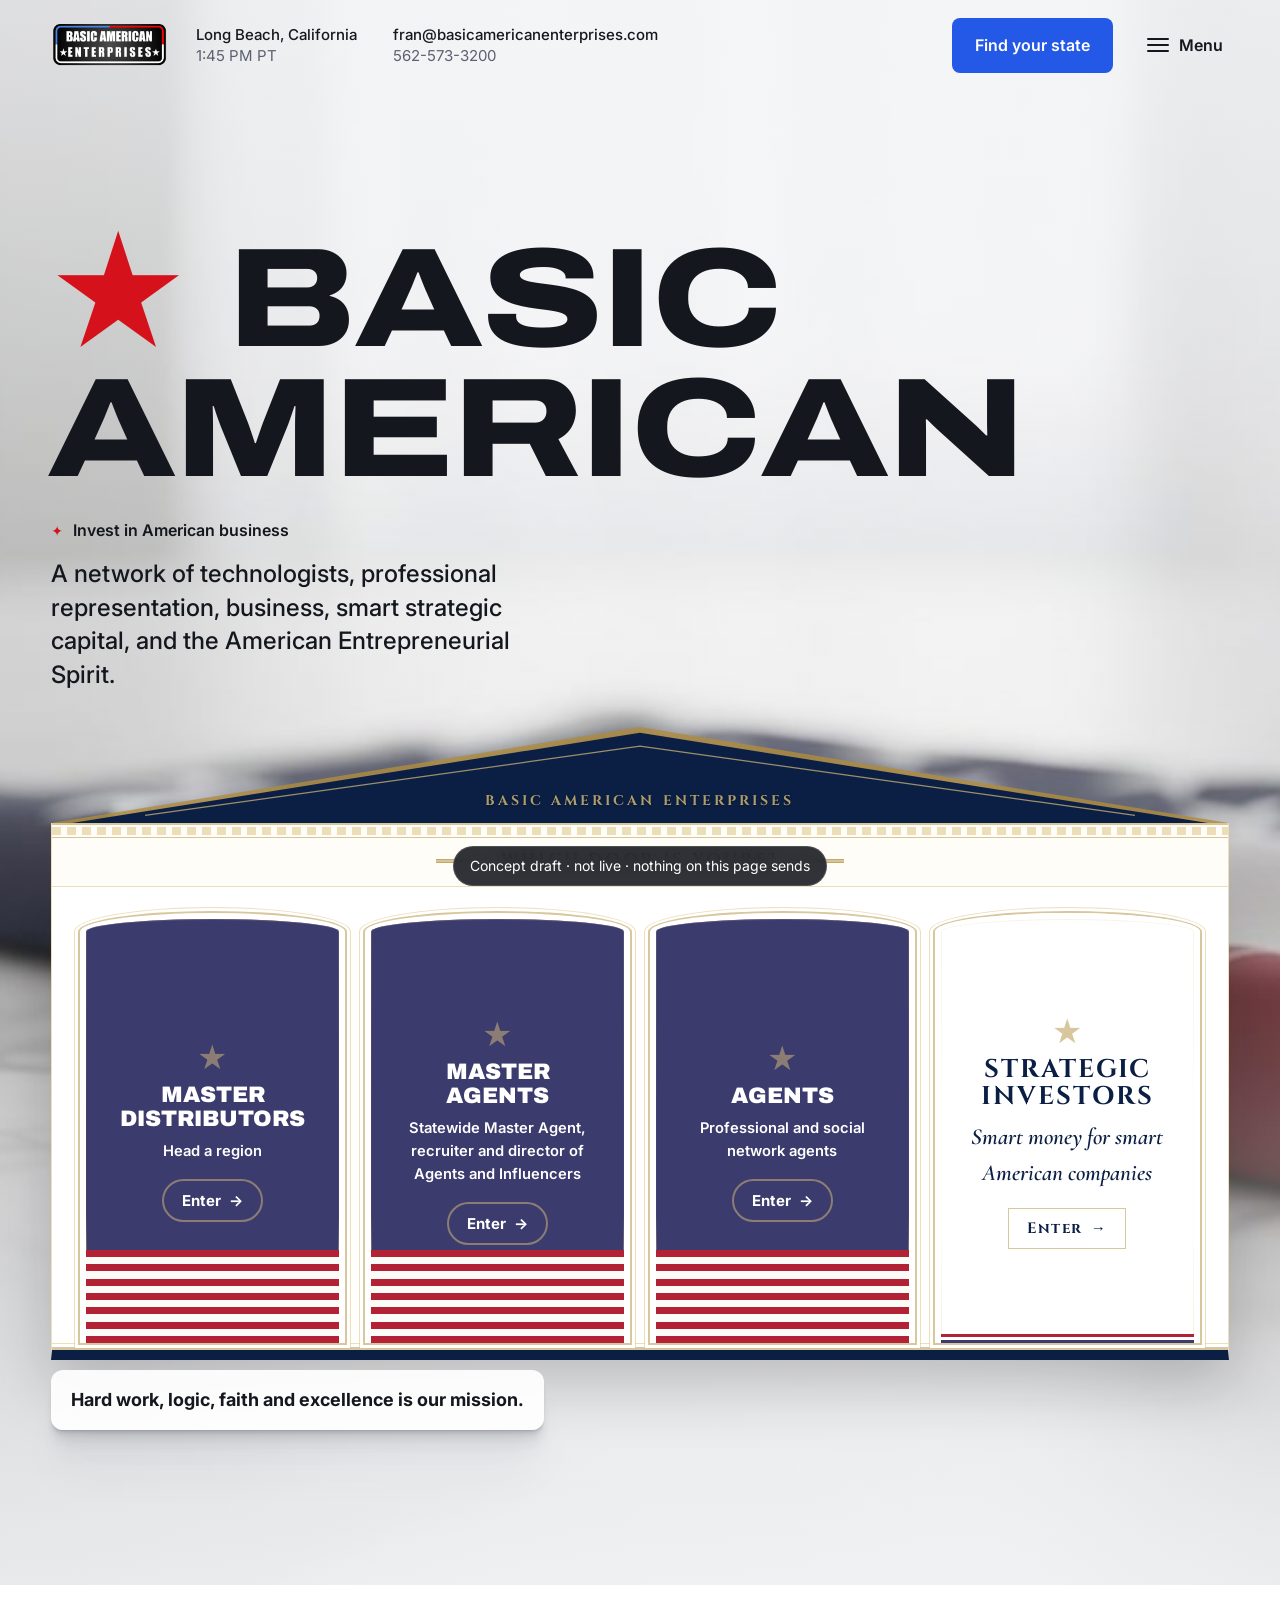
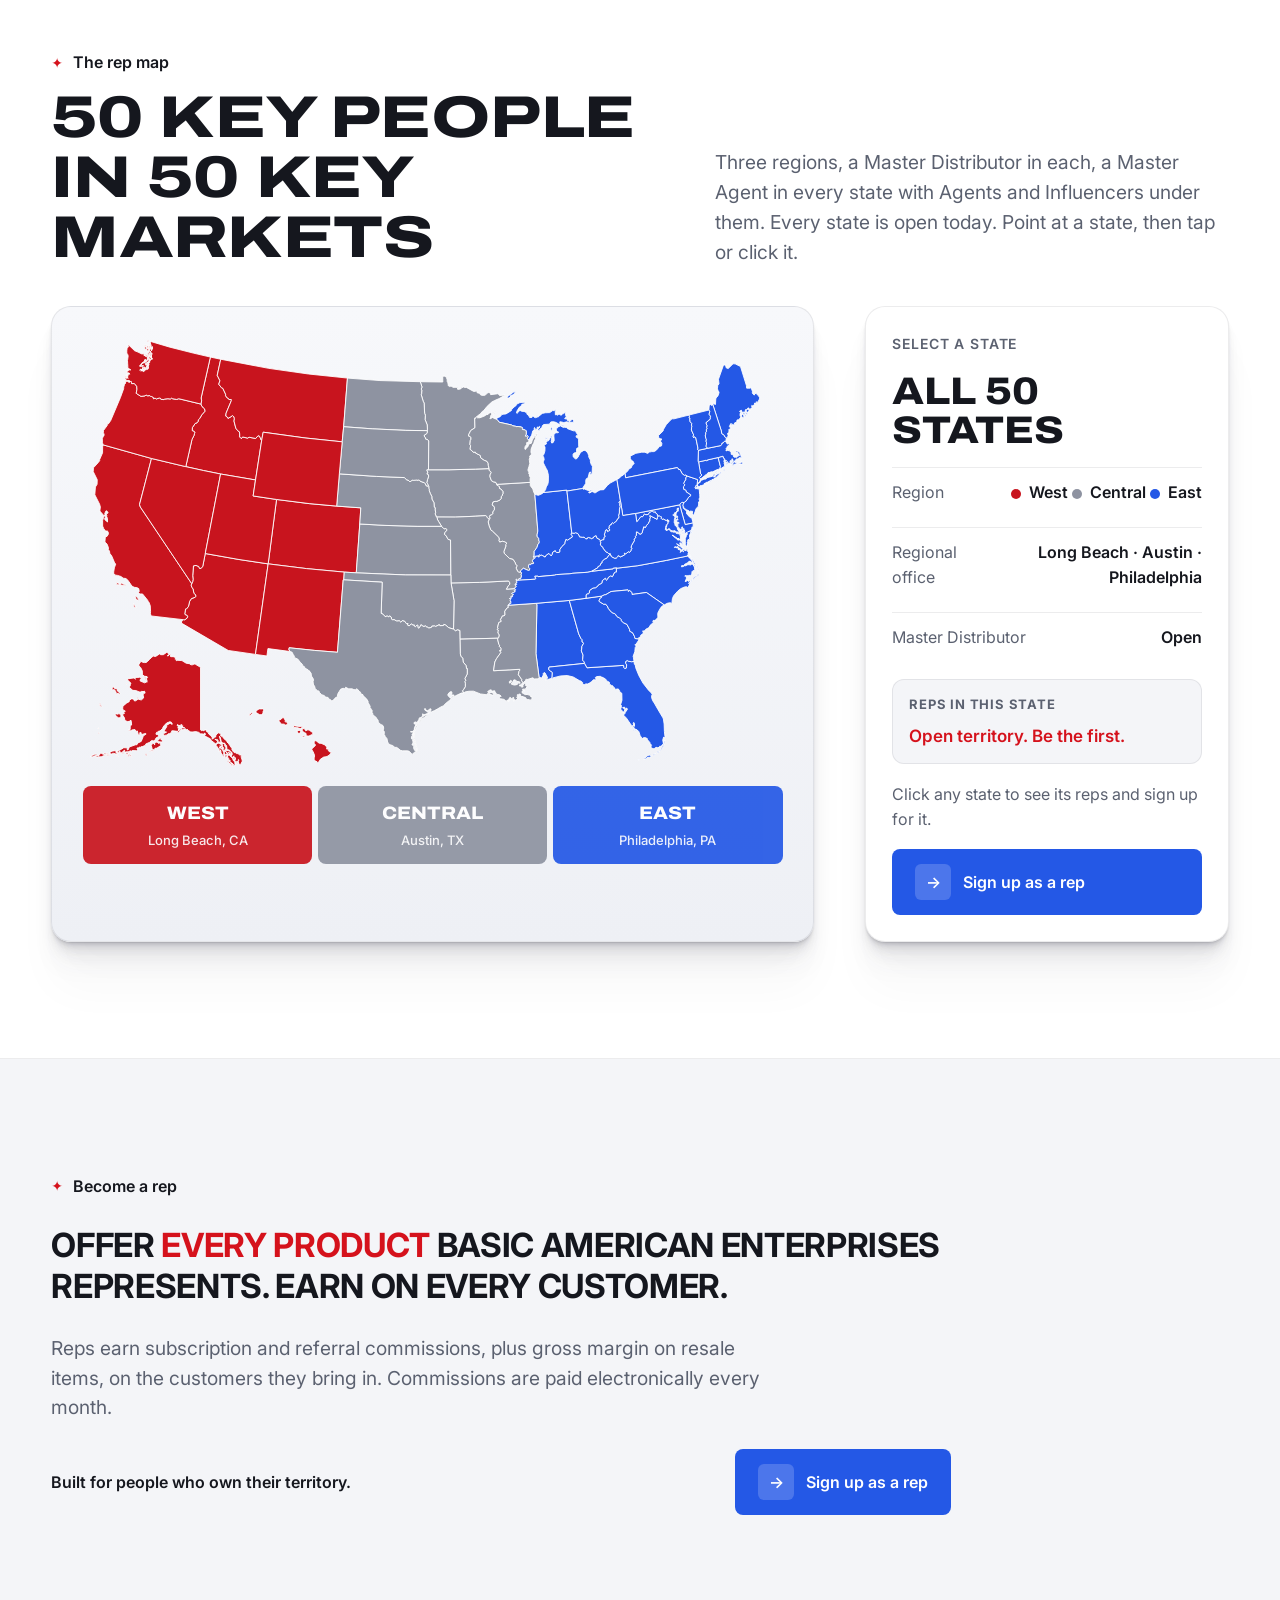
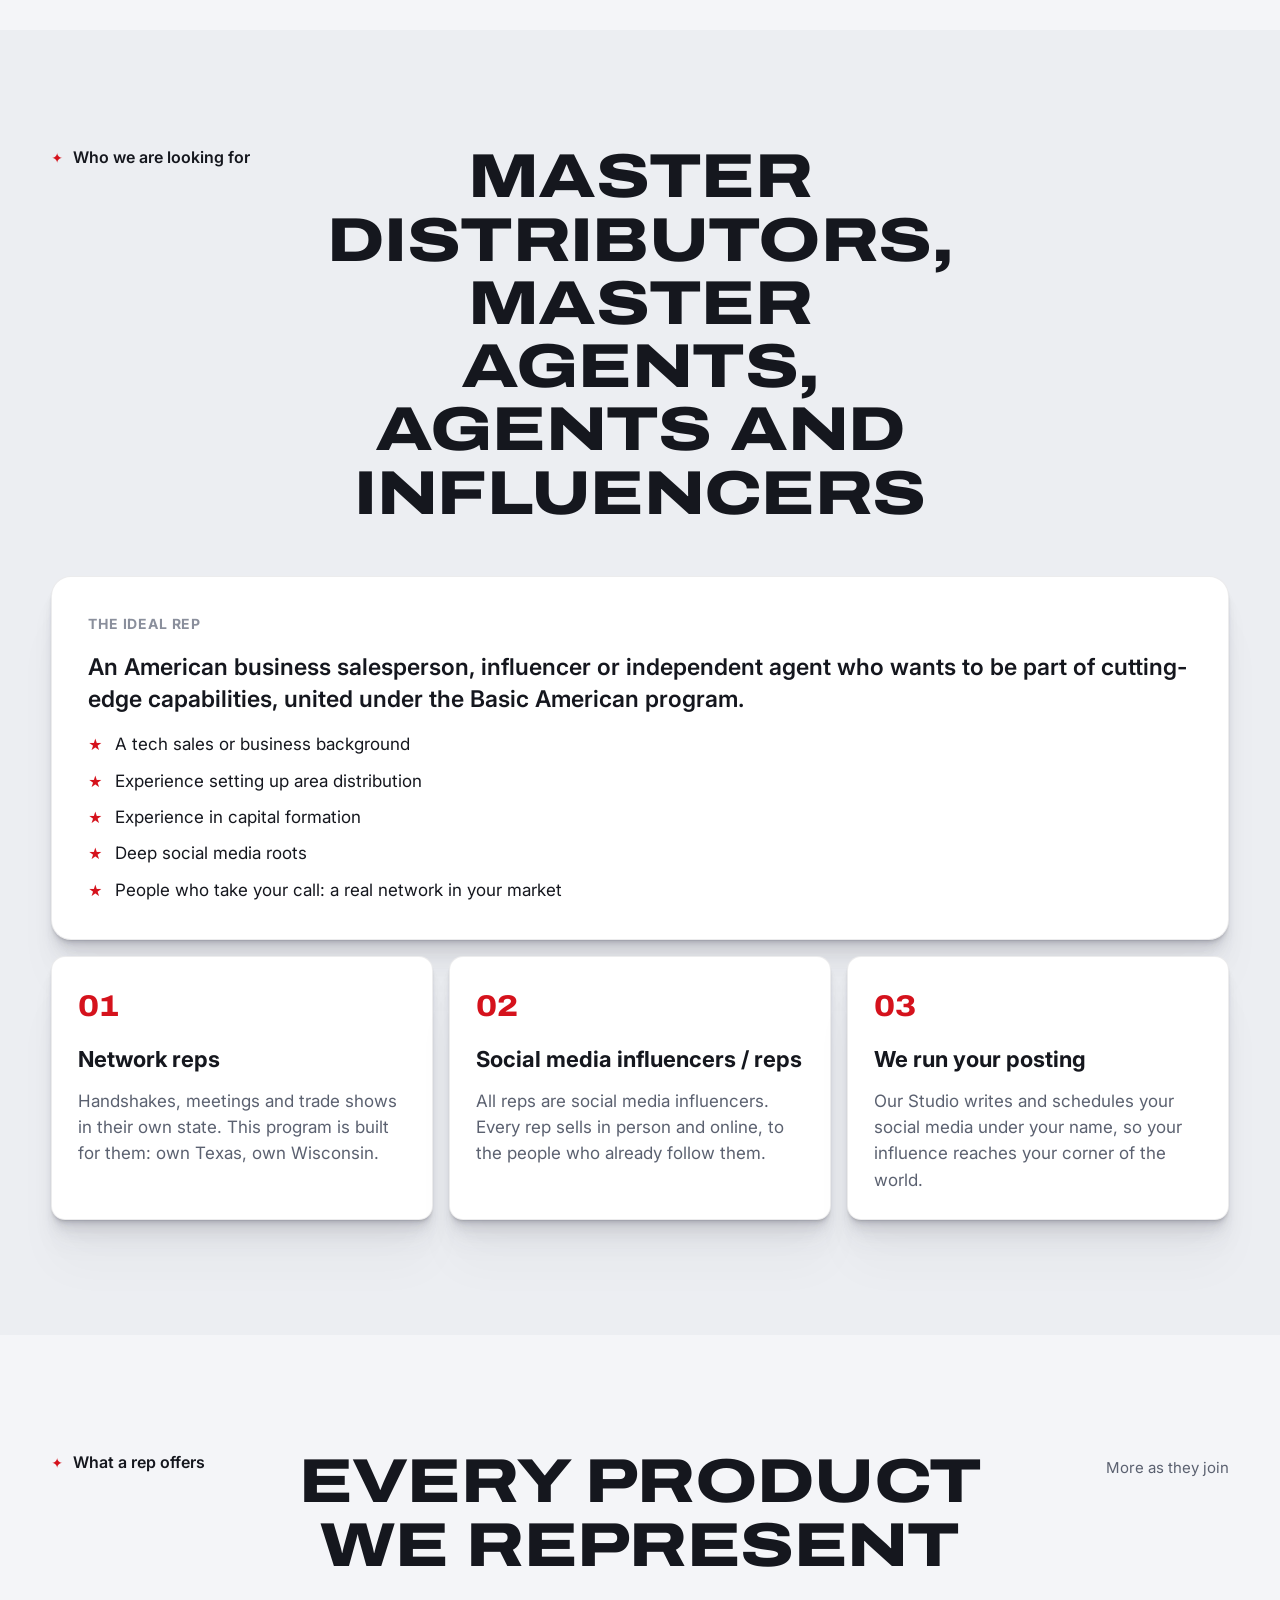
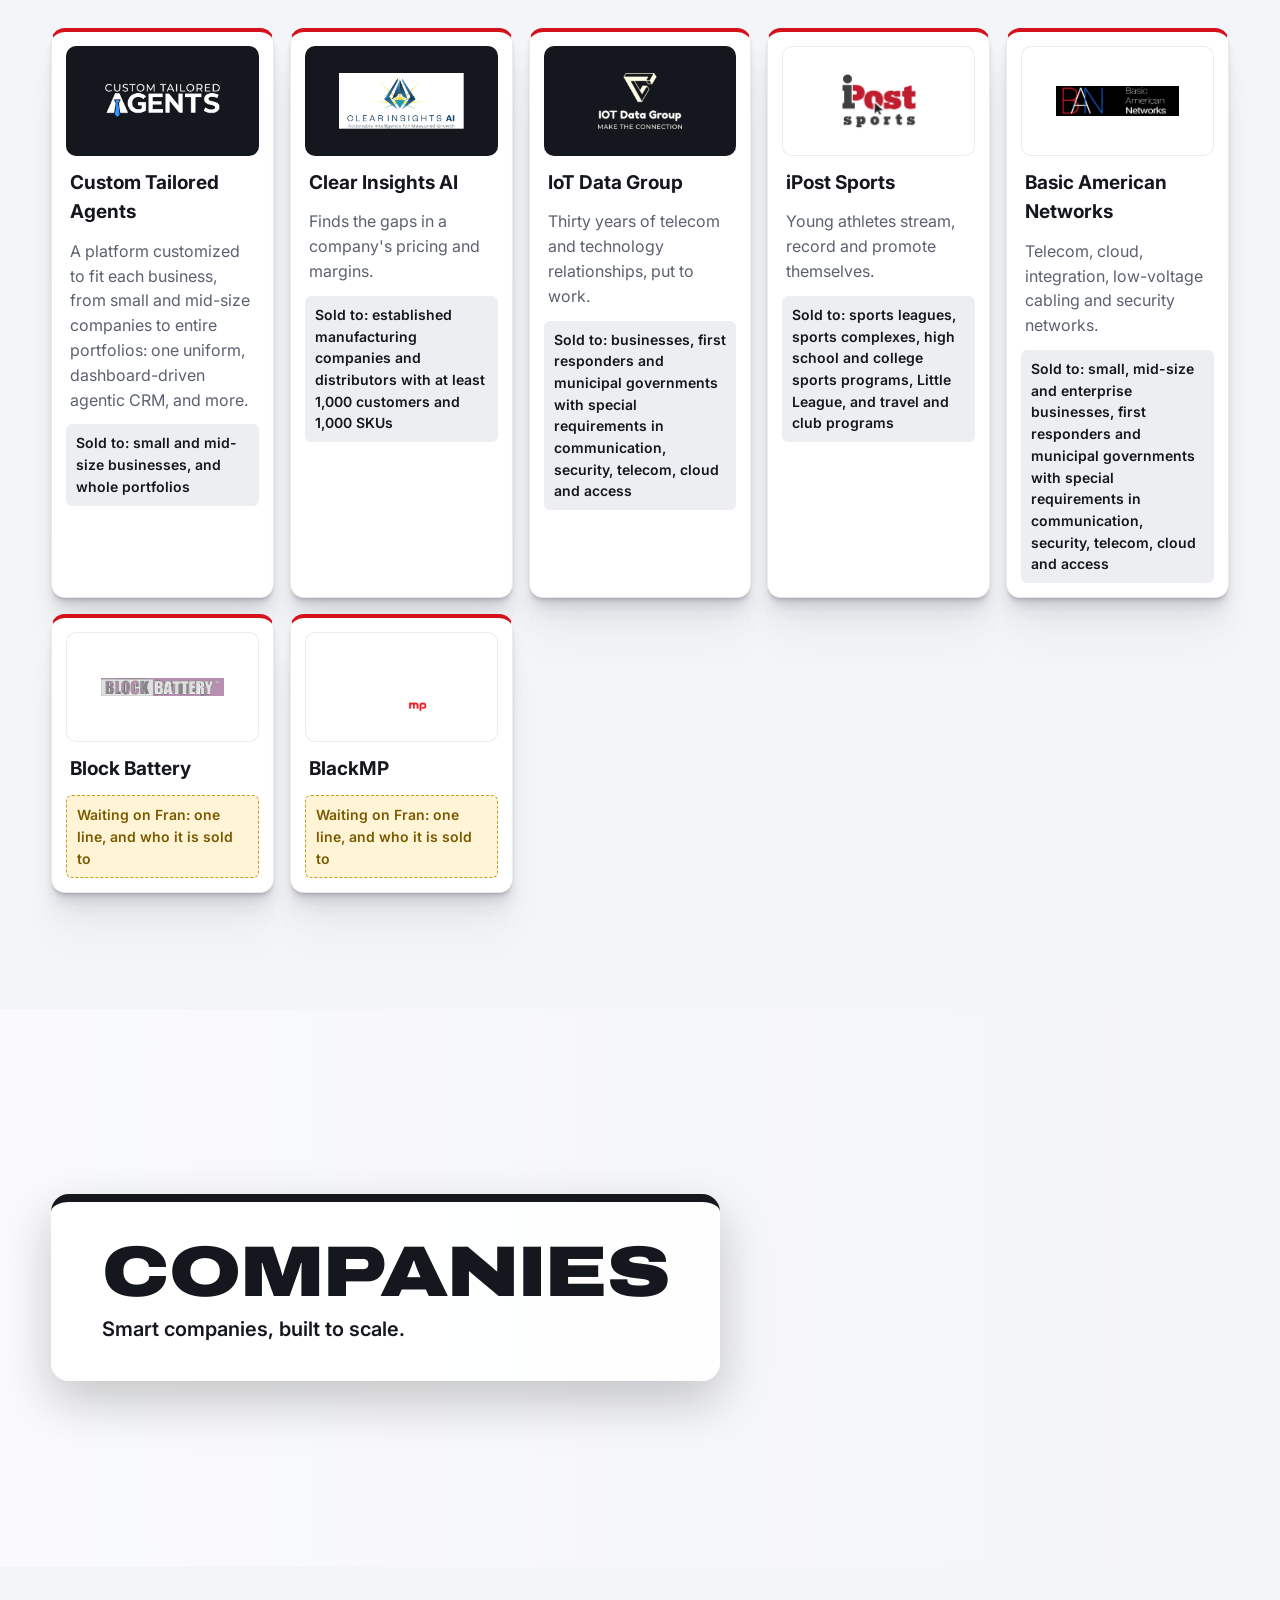
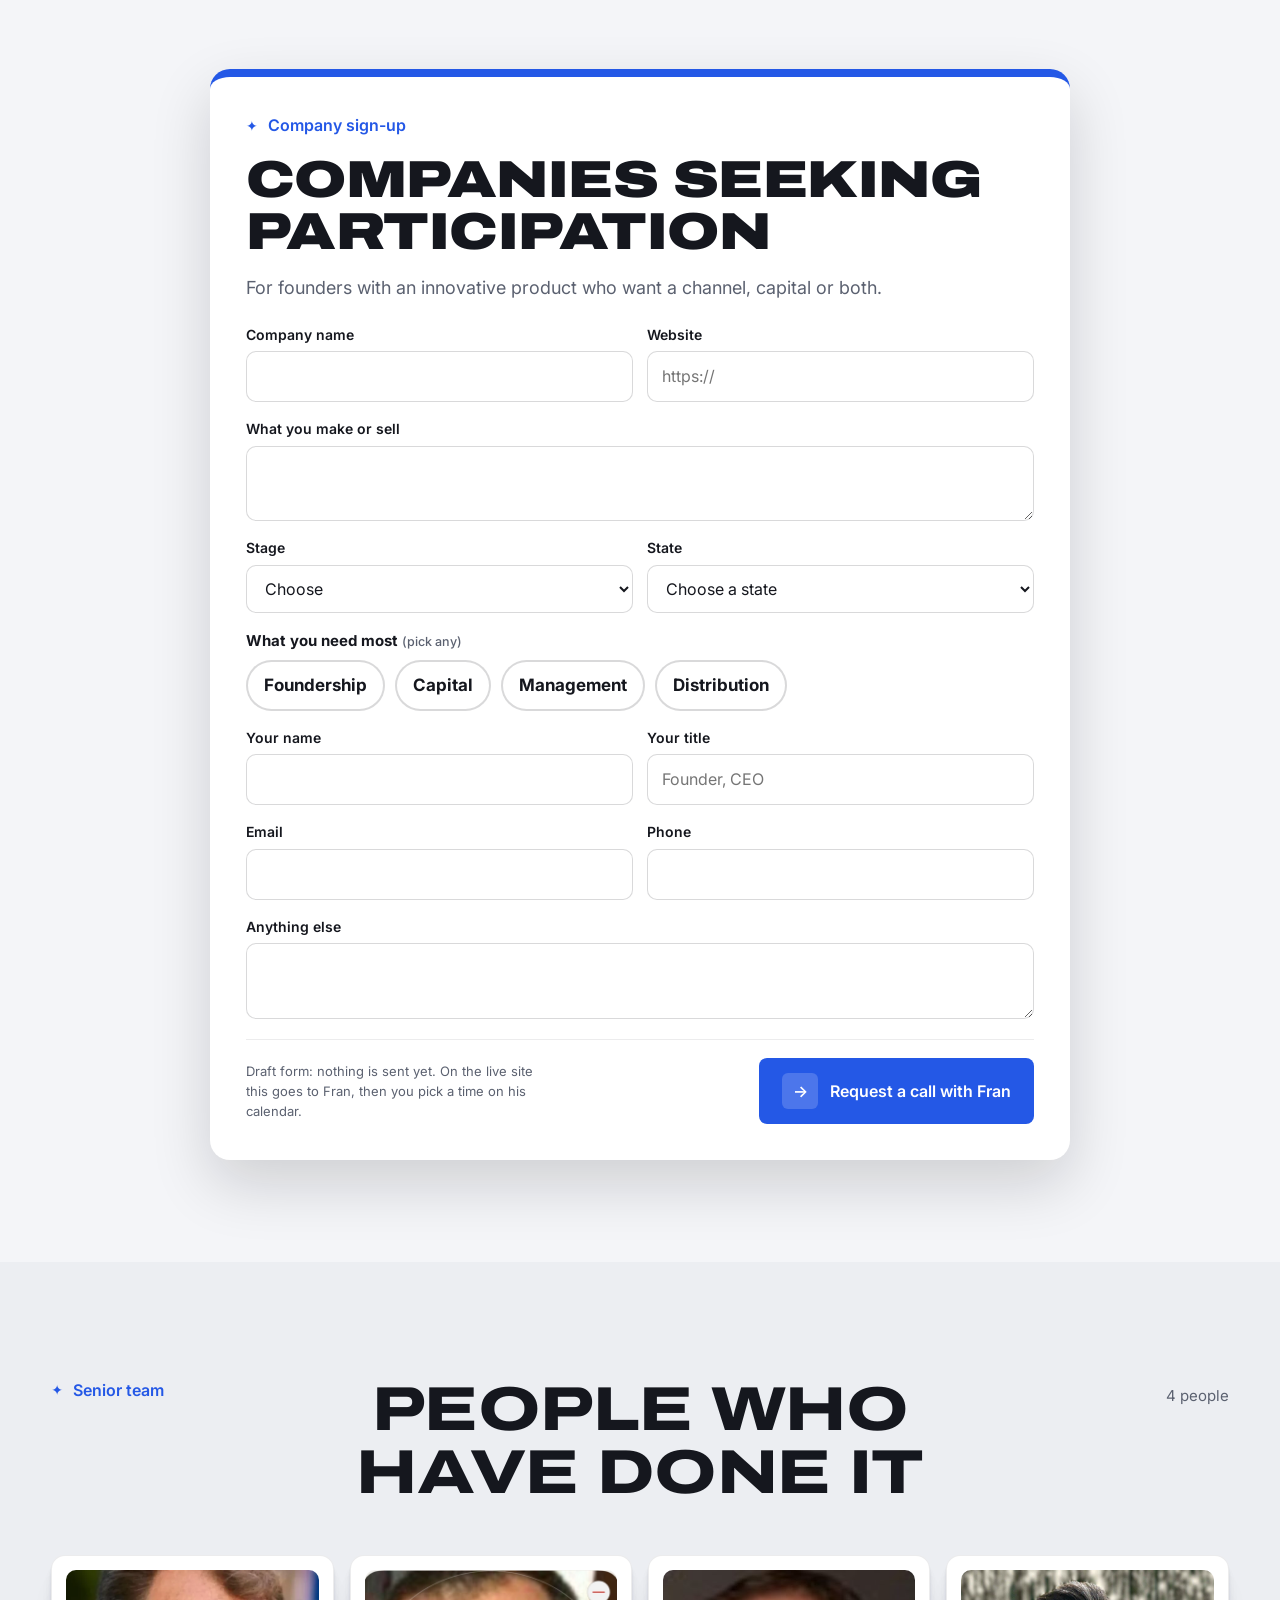
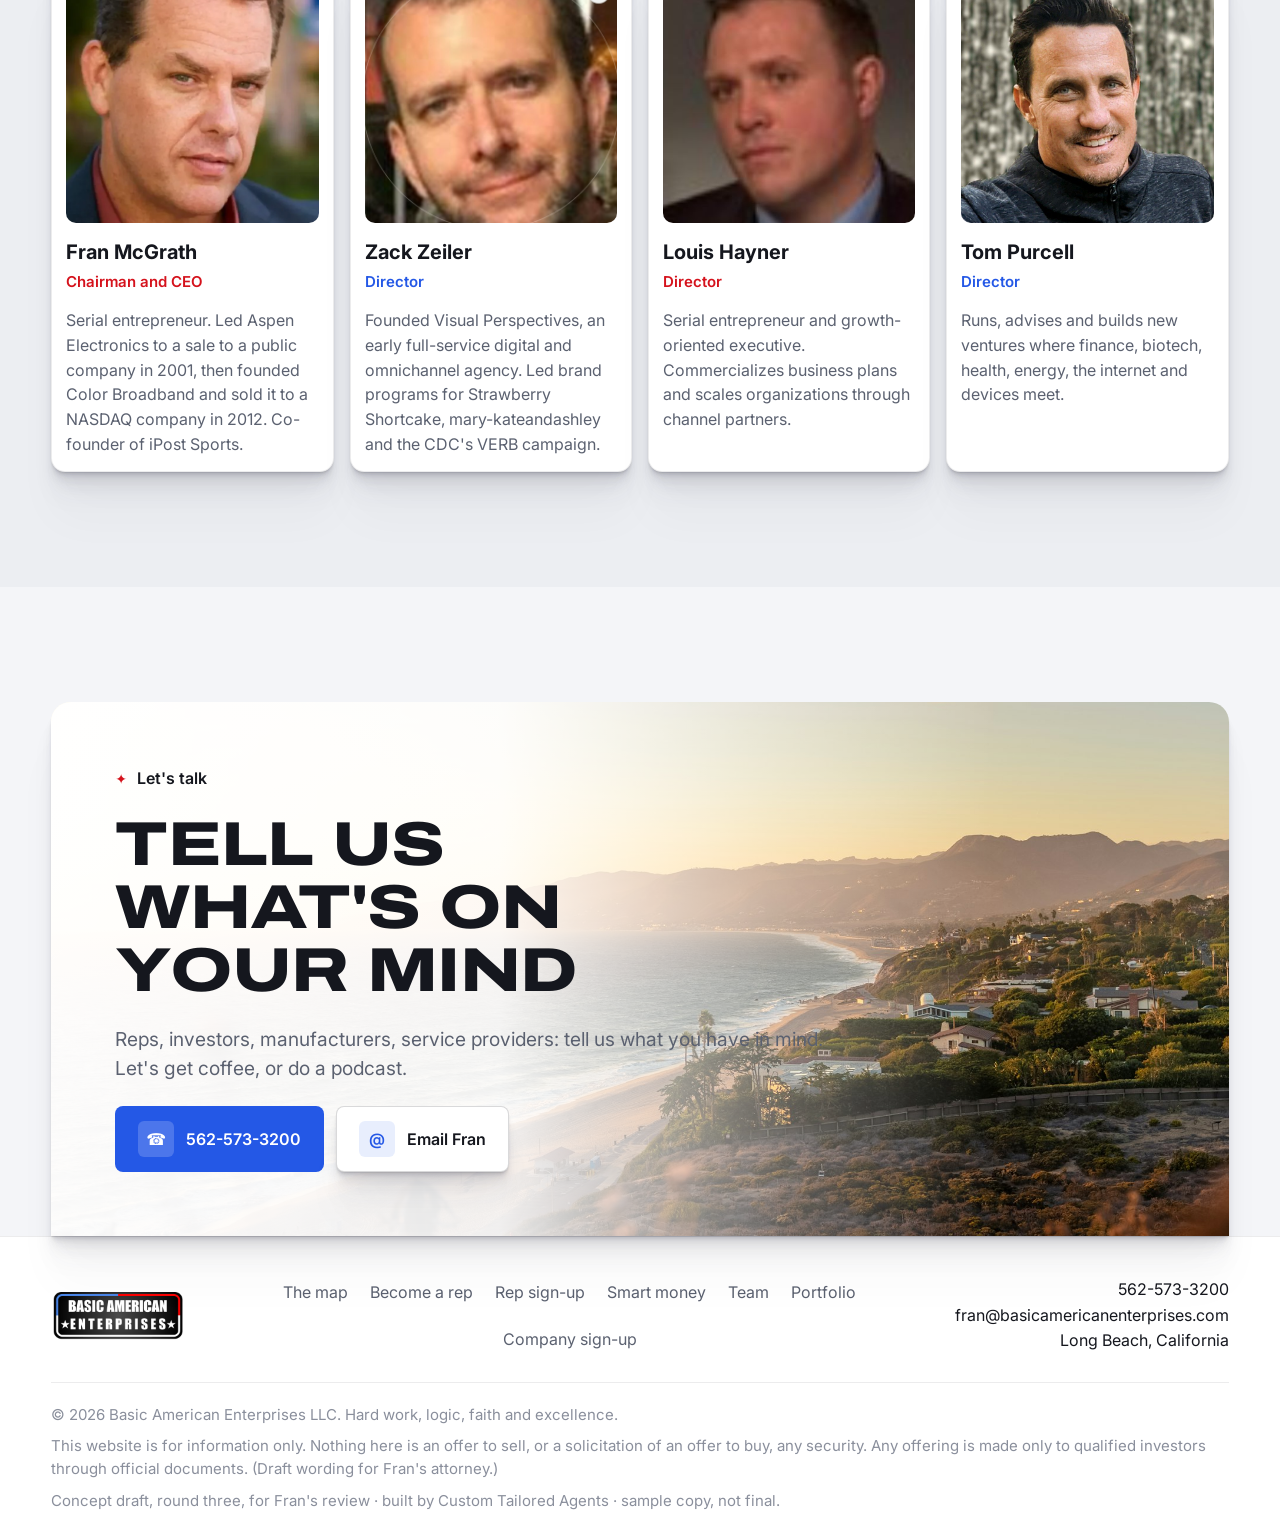
==== commit b6236ccf: "Capital opens from the investor door; Portfolio and Incubation removed (Fran) - Capital half moved u" ====
--- a/site/index.html
+++ b/site/index.html
@@ -49,7 +49,7 @@
     <a href="#signup-reps" class="r">Rep sign-up</a>
     <a href="#capital" class="b">Smart money</a>
     <a href="#team">Senior team</a>
-    <a href="#portfolio" class="b">Portfolio</a>
+    <a href="#products" class="b">Portfolio</a>
     <a href="#signup-companies" class="b">Company sign-up</a>
     <a href="#talk">Let's talk</a>
   </nav>
@@ -117,6 +117,88 @@
   </div>
 </section>
 
+<!-- CAPITAL (Fran, 2026-10-31): hidden until the Strategic Investors door opens it, right under the doors; the investor inquiry follows (doors.js) -->
+<div class="capital-part" id="capitalPart" hidden>
+<!-- ============ PART TWO: CAPITAL ============ -->
+<div class="part blue coast coast-band chapter" id="capital" style="--coast:url('/assets/coast-bigsur-highway1.jpg')">
+  <div class="wrap"><div class="ch-card"><span class="pt display">Capital</span><span class="cs">Smart money for smart American companies.</span></div></div>
+</div>
+
+<!-- SMART MONEY -->
+<section class="about capital coast" style="--coast:url('/assets/coast-bigsur-headlands.jpg')">
+  <div class="wrap grid">
+    <div class="copy rv-kids">
+      <span class="eyebrow blue">Smart money</span>
+      <h2 class="statement"><span class="blue">Smart money</span> is investment from businesses whose interests line up with the company raising it.</h2>
+      <p class="lead">A strategic investor brings more than capital. They bring customers, a channel and a reason to want the company to win. Every company in our portfolio is open to smart money. <b>Smart money can also be regional:</b> investors in a company's own market, reached through our regional investor network across the West, Central and East regions.</p>
+      <div class="foot">
+        <p class="mission"><b>Smart money meets smart companies.</b> We make the match.</p>
+        <button class="btn btn-blue" data-note="invest"><span class="ico">→</span> Talk to Fran</button>
+      </div>
+    </div>
+  </div>
+  <!-- Fran's written capital section (2026-10-19): three core ingredients, independent yet one company -->
+  <div class="wrap ingr rv">
+    <h2 class="h2 display">Three core ingredients. One company.</h2>
+    <p class="sub">We appraise every aspect of the business and attribute subjective value, build what is missing, then open the door to smart money.</p>
+    <div class="ingr-row">
+      <div class="ingr-c i1" style="--c:var(--red)"><div class="ingr-t"><span class="display">Foundership</span><span class="bar"></span><p>The founder, the vision, the drive</p></div></div>
+      <div class="ingr-c i2" style="--c:var(--blue)"><div class="ingr-t"><span class="display">Capital</span><span class="bar"></span><p>Smart money that wants it to win</p></div></div>
+      <div class="ingr-c i3" style="--c:var(--ink)"><div class="ingr-t"><span class="display">Management</span><span class="bar"></span><p>The team, the plan, the org chart</p></div></div>
+    </div>
+    <div class="ingr-core"><span><i>★</i> A company built to scale <i>★</i></span></div>
+  </div>
+</section>
+
+<!-- SMART MONEY DILIGENCE (Fran, 2026-10-19): the investor area centers on qualifying investors as smart money.
+     Criteria and steps are a first draft by Claude for Fran to confirm. -->
+<section class="diligence coast" id="diligence" style="--coast:url('/assets/coast-mcway-cove.jpg')">
+  <div class="wrap">
+    <div class="dil-head rv">
+      <span class="dil-eyebrow">Deep diligence</span>
+      <h2 class="dil-title">Qualifying smart money</h2>
+      <p class="dil-lead">Smart money is investment from businesses whose interests line up with the company raising it. Before any introduction, we qualify every investor.</p>
+    </div>
+    <div class="dil-grid rv-kids">
+      <article><span class="rn">I</span><h3>Strategic fit</h3><p>Your business gains when the company wins: as a customer, a supplier or a partner in its market.</p></article>
+      <article><span class="rn">II</span><h3>Industry knowledge</h3><p>You know the market the company sells into, and the people in it.</p></article>
+      <article><span class="rn">III</span><h3>More than capital</h3><p>You bring a channel, customers or expertise, not only a check.</p></article>
+      <article><span class="rn">IV</span><h3>Qualified to invest</h3><p>Your investor status is confirmed before any offering documents are shared.</p></article>
+      <article><span class="rn">V</span><h3>Track record</h3><p>References, reputation and past investments are reviewed.</p></article>
+      <article><span class="rn">VI</span><h3>Aligned for the long term</h3><p>You want the company to win, and you are patient enough to help it get there.</p></article>
+    </div>
+    <ol class="dil-steps rv-kids">
+      <li><b>01</b><span>Talk to Fran</span></li>
+      <li><b>02</b><span>Diligence review</span></li>
+      <li><b>03</b><span>Matched to a company through our regional investor network</span></li>
+      <li><b>04</b><span>Introduced to the founder</span></li>
+    </ol>
+    <div class="owed small rv">
+      <span class="owed-tag">Waiting on Fran</span>
+      <p><b>Confirm the diligence criteria and steps.</b> This is a first draft. Item IV needs your attorney's wording.</p>
+    </div>
+    <div class="dil-cta rv"><button class="btn btn-blue" data-note="invest"><span class="ico">→</span> Start your qualification with Fran</button></div>
+  </div>
+</section>
+
+<!-- SMART MONEY EXAMPLES -->
+<section class="examples coast" style="--coast:url('/assets/coast-malibu-bay.jpg')">
+  <div class="wrap">
+    <div class="sec-head">
+      <span class="eyebrow blue">What it looks like</span>
+      <h2 class="h2 display">The right investor for each company</h2>
+      <span class="count">3 examples</span>
+    </div>
+    <div class="ex-grid rv-kids">
+      <article class="ex"><div class="art lt"><img src="assets/logo-ipost-light.png" alt="iPost Sports"></div><h3>iPost Sports</h3><span class="label">Smart money comes from</span><ul><li>Sports apparel makers</li><li>Sporting goods manufacturers</li><li>Energy drink companies</li><li>Owners and operators of those businesses</li></ul></article>
+      <article class="ex"><div class="art"><img src="assets/logo-iotdatagroup.png" alt="IoT Data Group"></div><h3>IoT Data Group</h3><span class="label">Smart money comes from</span><ul><li>Telecommunications providers</li><li>Systems integrators</li><li>Low voltage contractors</li></ul></article>
+      <article class="ex"><div class="art"><img src="assets/logo-cta.png" alt="Custom Tailored Agents"></div><h3>Custom Tailored Agents</h3><p class="ex-desc">CTA customizes its platform to fit small and mid-size businesses up to entire portfolios of businesses, with a uniform, dashboard-driven agentic CRM and more.</p></article>
+    </div>
+  </div>
+</section>
+<section class="signup signup-investors" id="investorInquiry"><div class="wrap"><div class="form-dlg" id="invForm"></div></div></section>
+</div>
+
 <!-- ============ PART ONE: DISTRIBUTION ============ -->
 <!-- Flag opener "Distribution: the rep network" removed (Fran, 2026-10-31); anchor kept for menu and footer links -->
 <div id="distribution"></div>
@@ -207,7 +289,7 @@
 </section>
 
 <!-- WHAT REPS OFFER -->
-<section class="carry">
+<section class="carry" id="products">
   <div class="wrap">
     <div class="sec-head">
       <span class="eyebrow">What a rep offers</span>
@@ -220,6 +302,8 @@
       <article class="line-card"><div class="art"><img src="assets/logo-iotdatagroup.png" alt="IoT Data Group"></div><h3>IoT Data Group</h3><p>Thirty years of telecom and technology relationships, put to work.</p><span class="who">Sold to: businesses, first responders and municipal governments with special requirements in communication, security, telecom, cloud and access</span></article>
       <article class="line-card"><div class="art lt"><img src="assets/logo-ipost-light.png" alt="iPost Sports"></div><h3>iPost Sports</h3><p>Young athletes stream, record and promote themselves.</p><span class="who">Sold to: sports leagues, sports complexes, high school and college sports programs, Little League, and travel and club programs</span></article>
       <article class="line-card"><div class="art lt"><img src="assets/logo-ban-color.jpg" alt="Basic American Networks"></div><h3>Basic American Networks</h3><p>Telecom, cloud, integration, low-voltage cabling and security networks.</p><span class="who">Sold to: small, mid-size and enterprise businesses, first responders and municipal governments with special requirements in communication, security, telecom, cloud and access</span></article>
+      <article class="line-card"><div class="art lt"><img src="assets/logo-blockbattery.png" alt="Block Battery"></div><h3>Block Battery</h3><span class="who wait">Waiting on Fran: one line, and who it is sold to</span></article>
+      <article class="line-card"><div class="art lt"><img src="assets/logo-blackmp.png" alt="BlackMP"></div><h3>BlackMP</h3><span class="who wait">Waiting on Fran: one line, and who it is sold to</span></article>
     </div>
   </div>
 </section>
@@ -231,133 +315,13 @@
   <div class="wrap"><div class="ch-card"><span class="pt display">Companies</span><span class="cs">Smart companies, built to scale.</span></div></div>
 </div>
 
-<!-- INCUBATION -->
-<section id="incubate" class="coast office" style="--coast:url('/assets/smart-companies-light.jpg')">
-  <div class="wrap">
-    <div class="sec-head">
-      <span class="eyebrow blue">Incubation</span>
-      <h2 class="h2 display">The work founders never get to</h2>
-      <span class="count">4 parts</span>
-    </div>
-    <div class="acc rv-kids" id="acc">
-      <div class="item open">
-        <button class="head" aria-expanded="true"><span class="num">01.</span><span class="title">We set up distribution</span><span class="plus">+</span></button>
-        <div class="body"><div><p>The rep network carries the product state by state, with lead generation behind it. Leads go to the company. Few incubators can do this. It is the first half of this page.</p></div></div>
-      </div>
-      <div class="item">
-        <button class="head" aria-expanded="false"><span class="num">02.</span><span class="title">We raise the capital</span><span class="plus">+</span></button>
-        <div class="body"><div><p>When a company wants to scale, we raise smart money for it and present it in major cities. Our reps open the doors: they know who the strategic investors are in their market.</p></div></div>
-      </div>
-      <div class="item">
-        <button class="head" aria-expanded="false"><span class="num">03.</span><span class="title">We put you on the air</span><span class="plus">+</span></button>
-        <div class="body"><div><p>Basic American Intelligence, our AI media center, puts founders on its podcast and webinars, so the people who build the product can speak for it.</p></div></div>
-      </div>
-      <div class="item">
-        <button class="head" aria-expanded="false"><span class="num">04.</span><span class="title">One system for every company</span><span class="plus">+</span></button>
-        <div class="body"><div><p>Every company in the portfolio runs on a Custom Tailored Agents CRM and second brain. In return for this work, Basic American Enterprises takes a share of the company.</p></div></div>
-      </div>
-    </div>
-  </div>
-</section>
-
-<!-- PORTFOLIO: one clean logo grid -->
-<section class="portfolio" id="portfolio">
-  <div class="wrap">
-    <div class="sec-head">
-      <span class="eyebrow blue">Portfolio</span>
-      <h2 class="h2 display">Innovation, deal flow and solid management lead to ROI</h2>
-      <span class="count">All open to smart money</span>
-    </div>
-    <div class="logo-grid rv-kids">
-      <figure class="lg"><div class="tile"><img src="assets/logo-ipost.png" alt="iPost Sports"></div><figcaption>iPost Sports</figcaption></figure>
-      <figure class="lg"><div class="tile"><img src="assets/logo-iotdatagroup.png" alt="IoT Data Group"></div><figcaption>IoT Data Group</figcaption></figure>
-      <figure class="lg"><div class="tile"><img src="assets/logo-cta.png" alt="Custom Tailored Agents"></div><figcaption>Custom Tailored Agents</figcaption></figure>
-      <figure class="lg"><div class="tile"><img src="assets/logo-ban-color.jpg" alt="Basic American Networks"></div><figcaption>Basic American Networks</figcaption></figure>
-      <figure class="lg"><div class="tile"><img src="assets/logo-blockbattery.png" alt="Block Battery"></div><figcaption>Block Battery</figcaption></figure>
-      <figure class="lg"><div class="tile"><img src="assets/logo-clearinsights.png" alt="Clear Insights AI"></div><figcaption>Clear Insights AI</figcaption></figure>
-      <figure class="lg"><div class="tile"><img src="assets/logo-blackmp.png" alt="BlackMP"></div><figcaption>BlackMP</figcaption></figure>
-      <figure class="lg you"><a class="tile" href="#signup-companies"><span class="word">Your company here</span></a><figcaption>Smart companies apply</figcaption></figure>
-    </div>
-  </div>
-</section>
-
-<!-- ============ PART TWO: CAPITAL ============ -->
-<div class="part blue coast coast-band chapter" id="capital" style="--coast:url('/assets/coast-bigsur-highway1.jpg')">
-  <div class="wrap"><div class="ch-card"><span class="pt display">Capital</span><span class="cs">Smart money for smart American companies.</span></div></div>
-</div>
-
-<!-- SMART MONEY -->
-<section class="about capital coast" style="--coast:url('/assets/coast-bigsur-headlands.jpg')">
-  <div class="wrap grid">
-    <div class="copy rv-kids">
-      <span class="eyebrow blue">Smart money</span>
-      <h2 class="statement"><span class="blue">Smart money</span> is investment from businesses whose interests line up with the company raising it.</h2>
-      <p class="lead">A strategic investor brings more than capital. They bring customers, a channel and a reason to want the company to win. Every company in our portfolio is open to smart money. <b>Smart money can also be regional:</b> investors in a company's own market, reached through our regional investor network across the West, Central and East regions.</p>
-      <div class="foot">
-        <p class="mission"><b>Smart money meets smart companies.</b> We make the match.</p>
-        <button class="btn btn-blue" data-note="invest"><span class="ico">→</span> Talk to Fran</button>
-      </div>
-    </div>
-  </div>
-  <!-- Fran's written capital section (2026-10-19): three core ingredients, independent yet one company -->
-  <div class="wrap ingr rv">
-    <h2 class="h2 display">Three core ingredients. One company.</h2>
-    <p class="sub">We appraise every business on its three core ingredients, build what is missing, then open the door to smart money.</p>
-    <div class="ingr-row">
-      <div class="ingr-c i1" style="--c:var(--red)"><div class="ingr-t"><span class="display">Foundership</span><span class="bar"></span><p>The founder, the vision, the drive</p></div></div>
-      <div class="ingr-c i2" style="--c:var(--blue)"><div class="ingr-t"><span class="display">Capital</span><span class="bar"></span><p>Smart money that wants it to win</p></div></div>
-      <div class="ingr-c i3" style="--c:var(--ink)"><div class="ingr-t"><span class="display">Management</span><span class="bar"></span><p>The team, the plan, the org chart</p></div></div>
-    </div>
-    <div class="ingr-core"><span><i>★</i> A company built to scale <i>★</i></span></div>
-  </div>
-</section>
-
-<!-- SMART MONEY DILIGENCE (Fran, 2026-10-19): the investor area centers on qualifying investors as smart money.
-     Criteria and steps are a first draft by Claude for Fran to confirm. -->
-<section class="diligence coast" id="diligence" style="--coast:url('/assets/coast-mcway-cove.jpg')">
-  <div class="wrap">
-    <div class="dil-head rv">
-      <span class="dil-eyebrow">Deep diligence</span>
-      <h2 class="dil-title">Qualifying smart money</h2>
-      <p class="dil-lead">Smart money is investment from businesses whose interests line up with the company raising it. Before any introduction, we qualify every investor.</p>
-    </div>
-    <div class="dil-grid rv-kids">
-      <article><span class="rn">I</span><h3>Strategic fit</h3><p>Your business gains when the company wins: as a customer, a supplier or a partner in its market.</p></article>
-      <article><span class="rn">II</span><h3>Industry knowledge</h3><p>You know the market the company sells into, and the people in it.</p></article>
-      <article><span class="rn">III</span><h3>More than capital</h3><p>You bring a channel, customers or expertise, not only a check.</p></article>
-      <article><span class="rn">IV</span><h3>Qualified to invest</h3><p>Your investor status is confirmed before any offering documents are shared.</p></article>
-      <article><span class="rn">V</span><h3>Track record</h3><p>References, reputation and past investments are reviewed.</p></article>
-      <article><span class="rn">VI</span><h3>Aligned for the long term</h3><p>You want the company to win, and you are patient enough to help it get there.</p></article>
-    </div>
-    <ol class="dil-steps rv-kids">
-      <li><b>01</b><span>Talk to Fran</span></li>
-      <li><b>02</b><span>Diligence review</span></li>
-      <li><b>03</b><span>Matched to a company through our regional investor network</span></li>
-      <li><b>04</b><span>Introduced to the founder</span></li>
-    </ol>
-    <div class="owed small rv">
-      <span class="owed-tag">Waiting on Fran</span>
-      <p><b>Confirm the diligence criteria and steps.</b> This is a first draft. Item IV needs your attorney's wording.</p>
-    </div>
-    <div class="dil-cta rv"><button class="btn btn-blue" data-note="invest"><span class="ico">→</span> Start your qualification with Fran</button></div>
-  </div>
-</section>
-
-<!-- SMART MONEY EXAMPLES -->
-<section class="examples coast" style="--coast:url('/assets/coast-malibu-bay.jpg')">
-  <div class="wrap">
-    <div class="sec-head">
-      <span class="eyebrow blue">What it looks like</span>
-      <h2 class="h2 display">The right investor for each company</h2>
-      <span class="count">3 examples</span>
-    </div>
-    <div class="ex-grid rv-kids">
-      <article class="ex"><div class="art lt"><img src="assets/logo-ipost-light.png" alt="iPost Sports"></div><h3>iPost Sports</h3><span class="label">Smart money comes from</span><ul><li>Sports apparel makers</li><li>Sporting goods manufacturers</li><li>Energy drink companies</li><li>Owners and operators of those businesses</li></ul></article>
-      <article class="ex"><div class="art"><img src="assets/logo-iotdatagroup.png" alt="IoT Data Group"></div><h3>IoT Data Group</h3><span class="label">Smart money comes from</span><ul><li>Telecommunications providers</li><li>Systems integrators</li><li>Low voltage contractors</li></ul></article>
-      <article class="ex"><div class="art"><img src="assets/logo-cta.png" alt="Custom Tailored Agents"></div><h3>Custom Tailored Agents</h3><p class="ex-desc">CTA customizes its platform to fit small and mid-size businesses up to entire portfolios of businesses, with a uniform, dashboard-driven agentic CRM and more.</p></article>
-    </div>
-  </div>
-</section>
+<!-- Incubation section removed (Fran, 2026-10-31) -->
+
+<!-- Portfolio logo grid removed (Fran, 2026-10-31): it repeated "Every product we represent".
+     Block Battery and BlackMP moved into the product cards. Anchor kept: the company sign-up form follows it (forms.js). -->
+<div id="portfolio"></div>
+
+<!-- Capital half moved up under the doors (Fran, 2026-10-31) -->
 
 <!-- TEAM (the live site puts the team before the portfolio) -->
 <section class="team" id="team">
@@ -400,7 +364,7 @@
   <div class="wrap">
     <div class="top">
       <img src="assets/bae-logo.png" alt="Basic American Enterprises">
-      <nav><a href="#map">The map</a><a href="#reps">Become a rep</a><a href="#signup-reps">Rep sign-up</a><a href="#capital">Smart money</a><a href="#team">Team</a><a href="#portfolio">Portfolio</a><a href="#signup-companies">Company sign-up</a></nav>
+      <nav><a href="#map">The map</a><a href="#reps">Become a rep</a><a href="#signup-reps">Rep sign-up</a><a href="#capital">Smart money</a><a href="#team">Team</a><a href="#products">Portfolio</a><a href="#signup-companies">Company sign-up</a></nav>
       <div class="contact"><a href="tel:+15625733200">562-573-3200</a><a href="mailto:fran@basicamericanenterprises.com">fran@basicamericanenterprises.com</a><span>Long Beach, California</span></div>
     </div>
     <div class="legal">
--- a/site/assets/bae.css
+++ b/site/assets/bae.css
@@ -873,3 +873,12 @@
 
 /* "How the network is built" removed (Fran, 2026-10-31): the ideal rep card takes the full width */
 .who-grid { grid-template-columns: 1fr; }
+
+/* Product cards waiting on Fran (2026-10-31): Block Battery and BlackMP moved here from the removed Portfolio grid */
+.line-card .who.wait { background: #FFF4D6; color: #7A5A00; border: 1px dashed #C99A1E; }
+
+/* Capital half opens from the Strategic Investors door (Fran, 2026-10-31); investor inquiry at its end */
+.capital-part[hidden] { display: none; }
+.signup-investors { background: #FFFDF7; }
+.signup-investors .form-dlg { border-top: 8px solid var(--gold); }
+#capital { scroll-margin-top: 72px; }
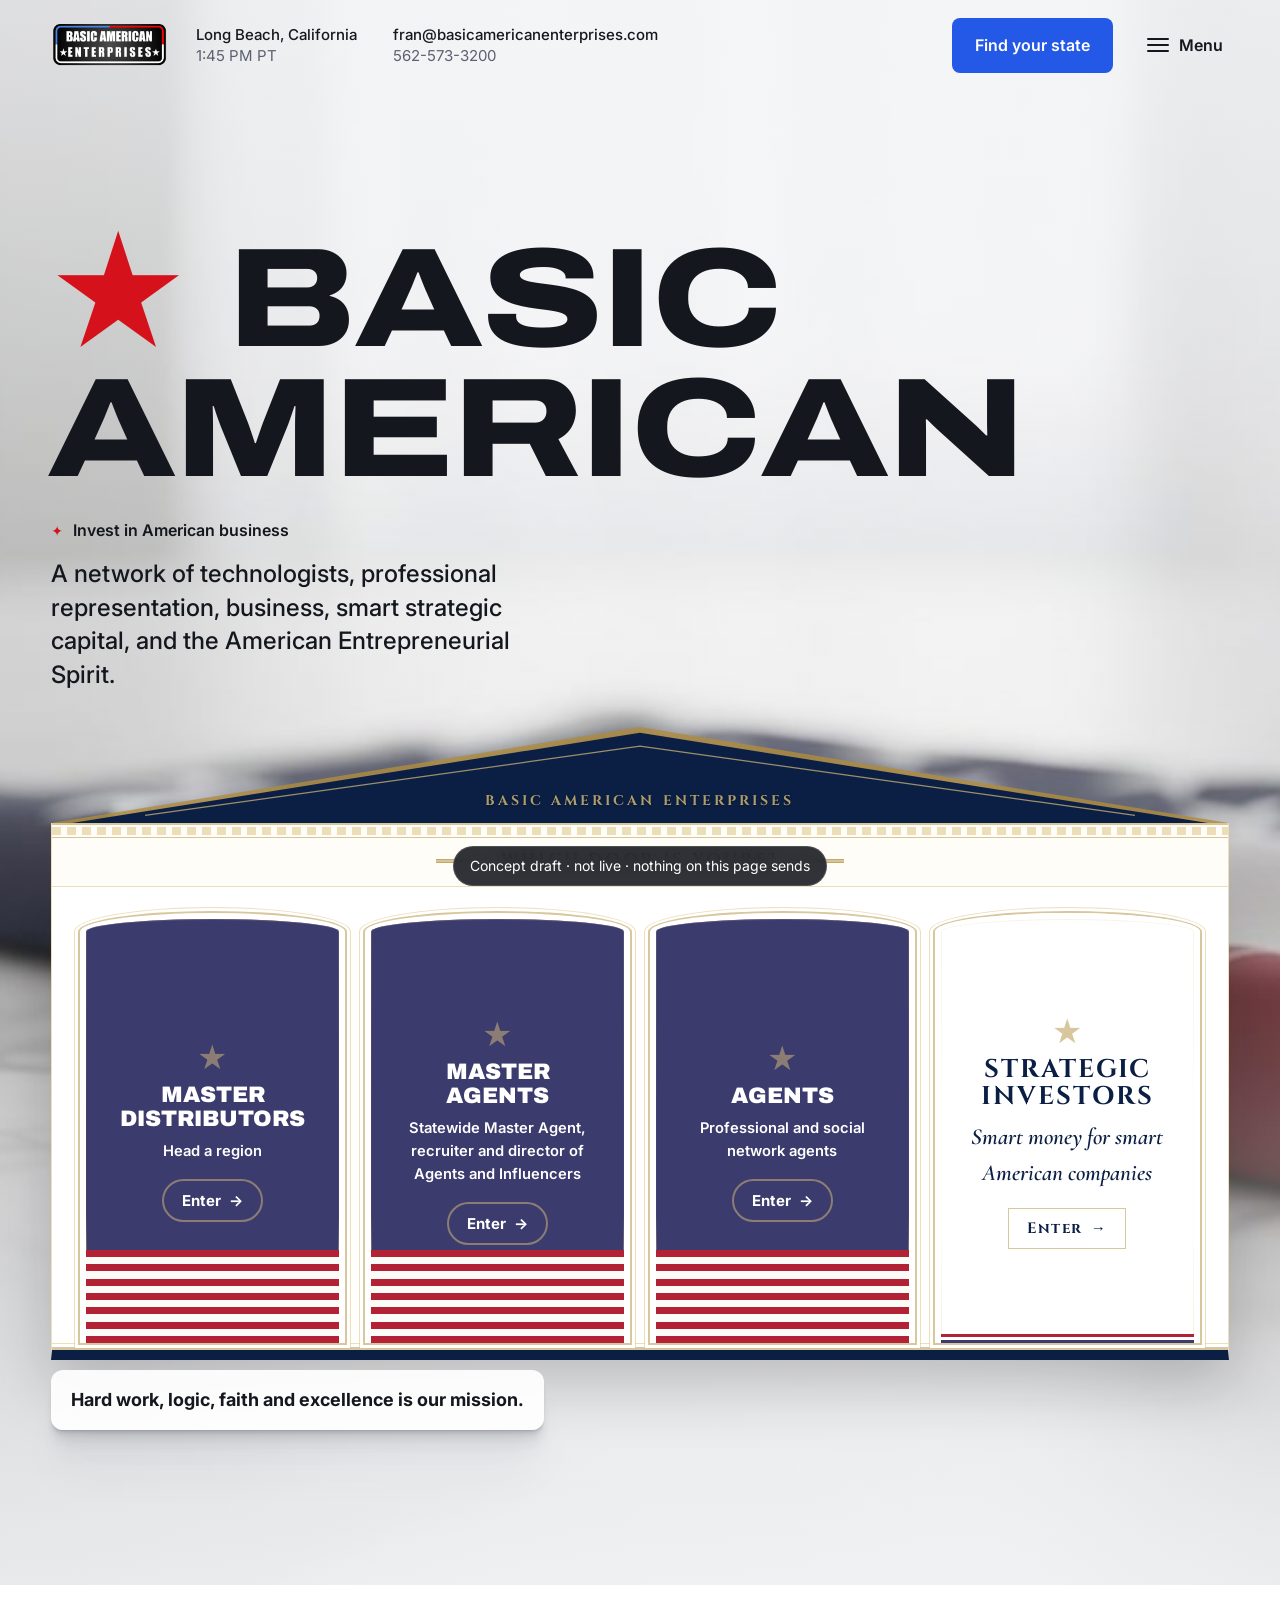
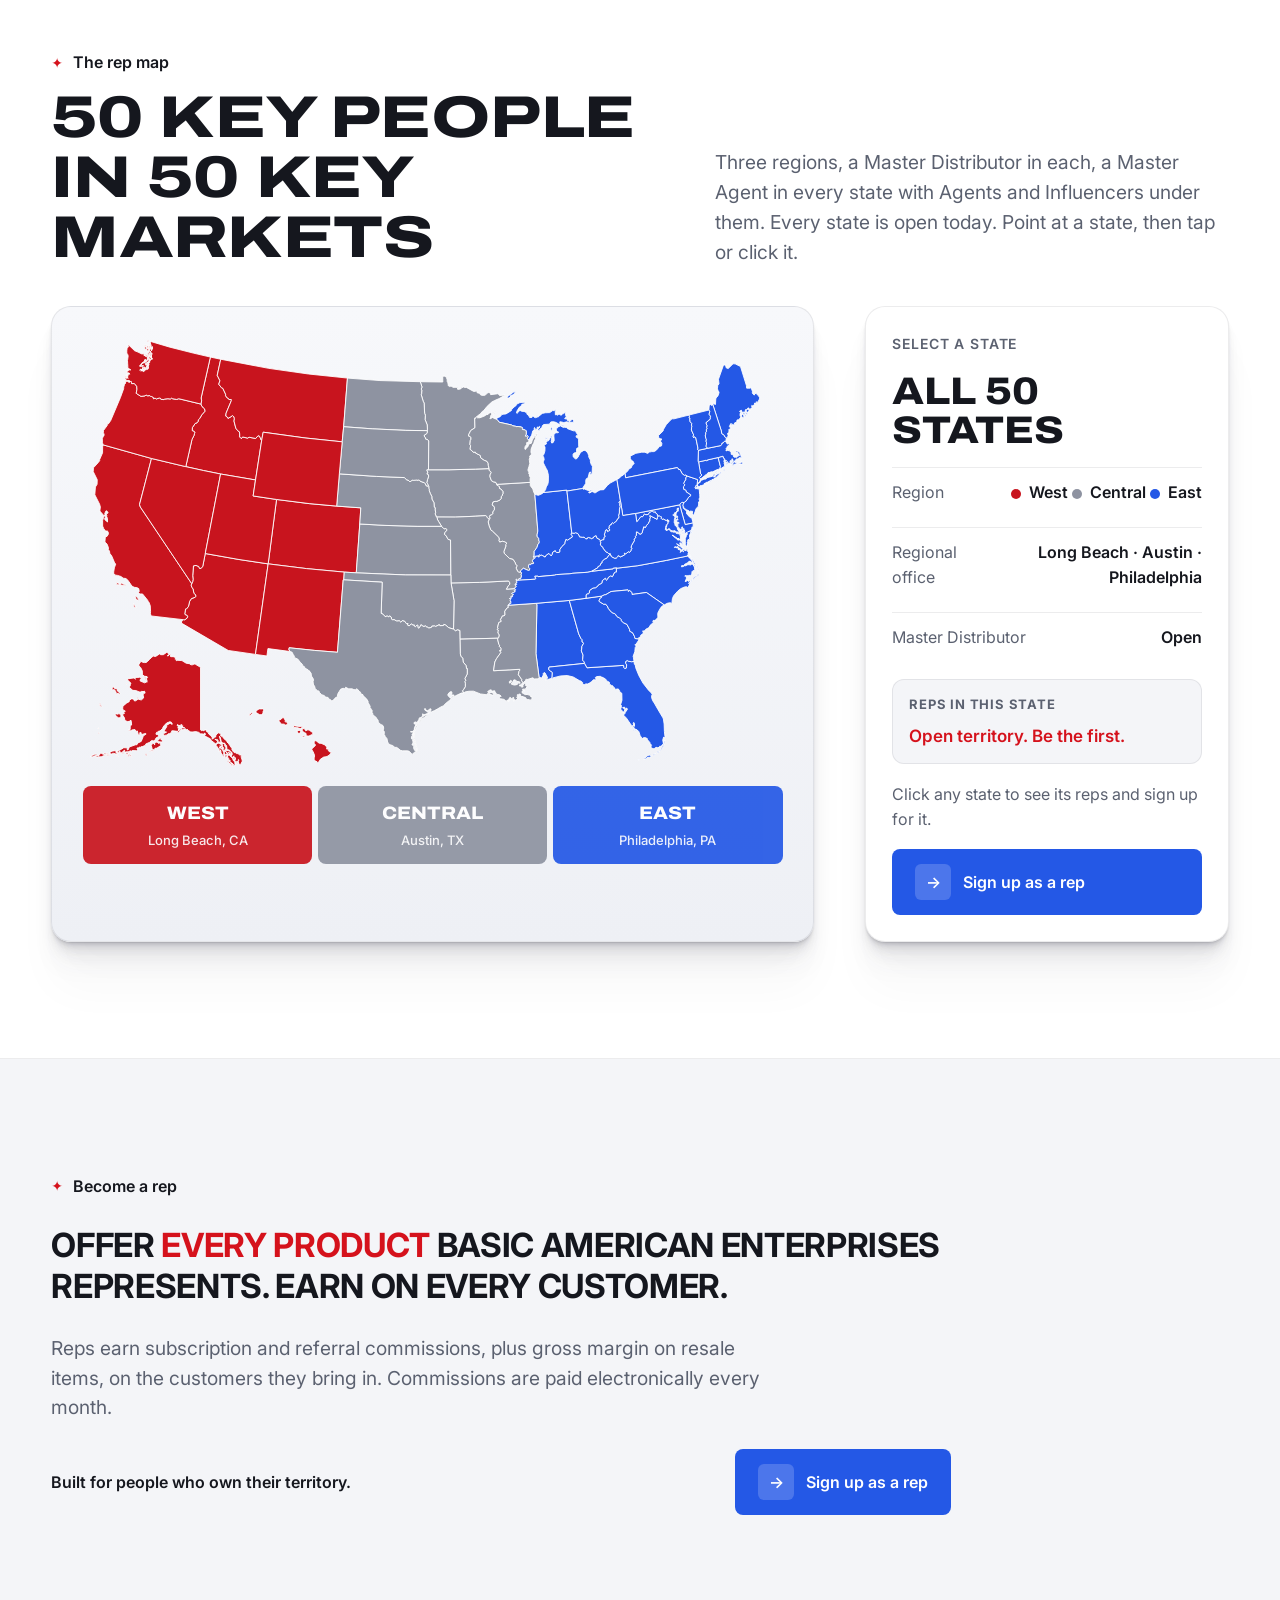
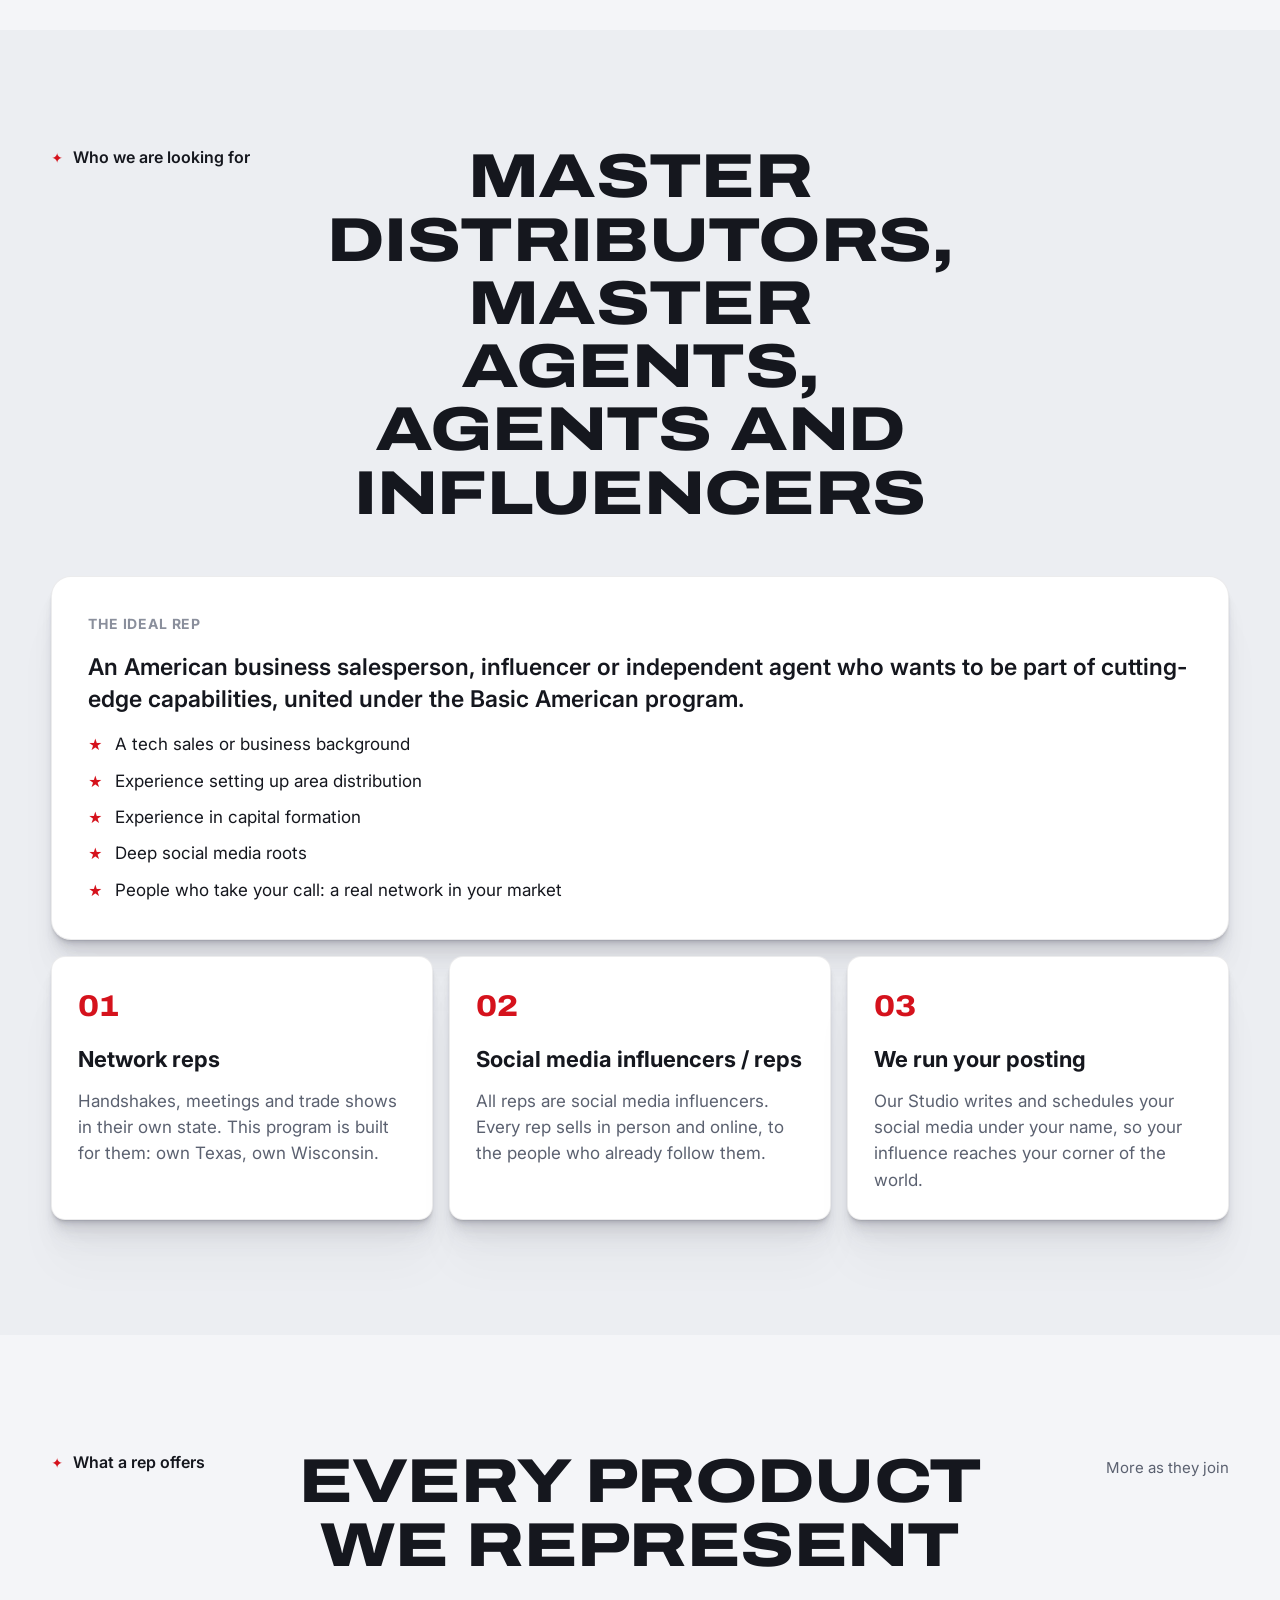
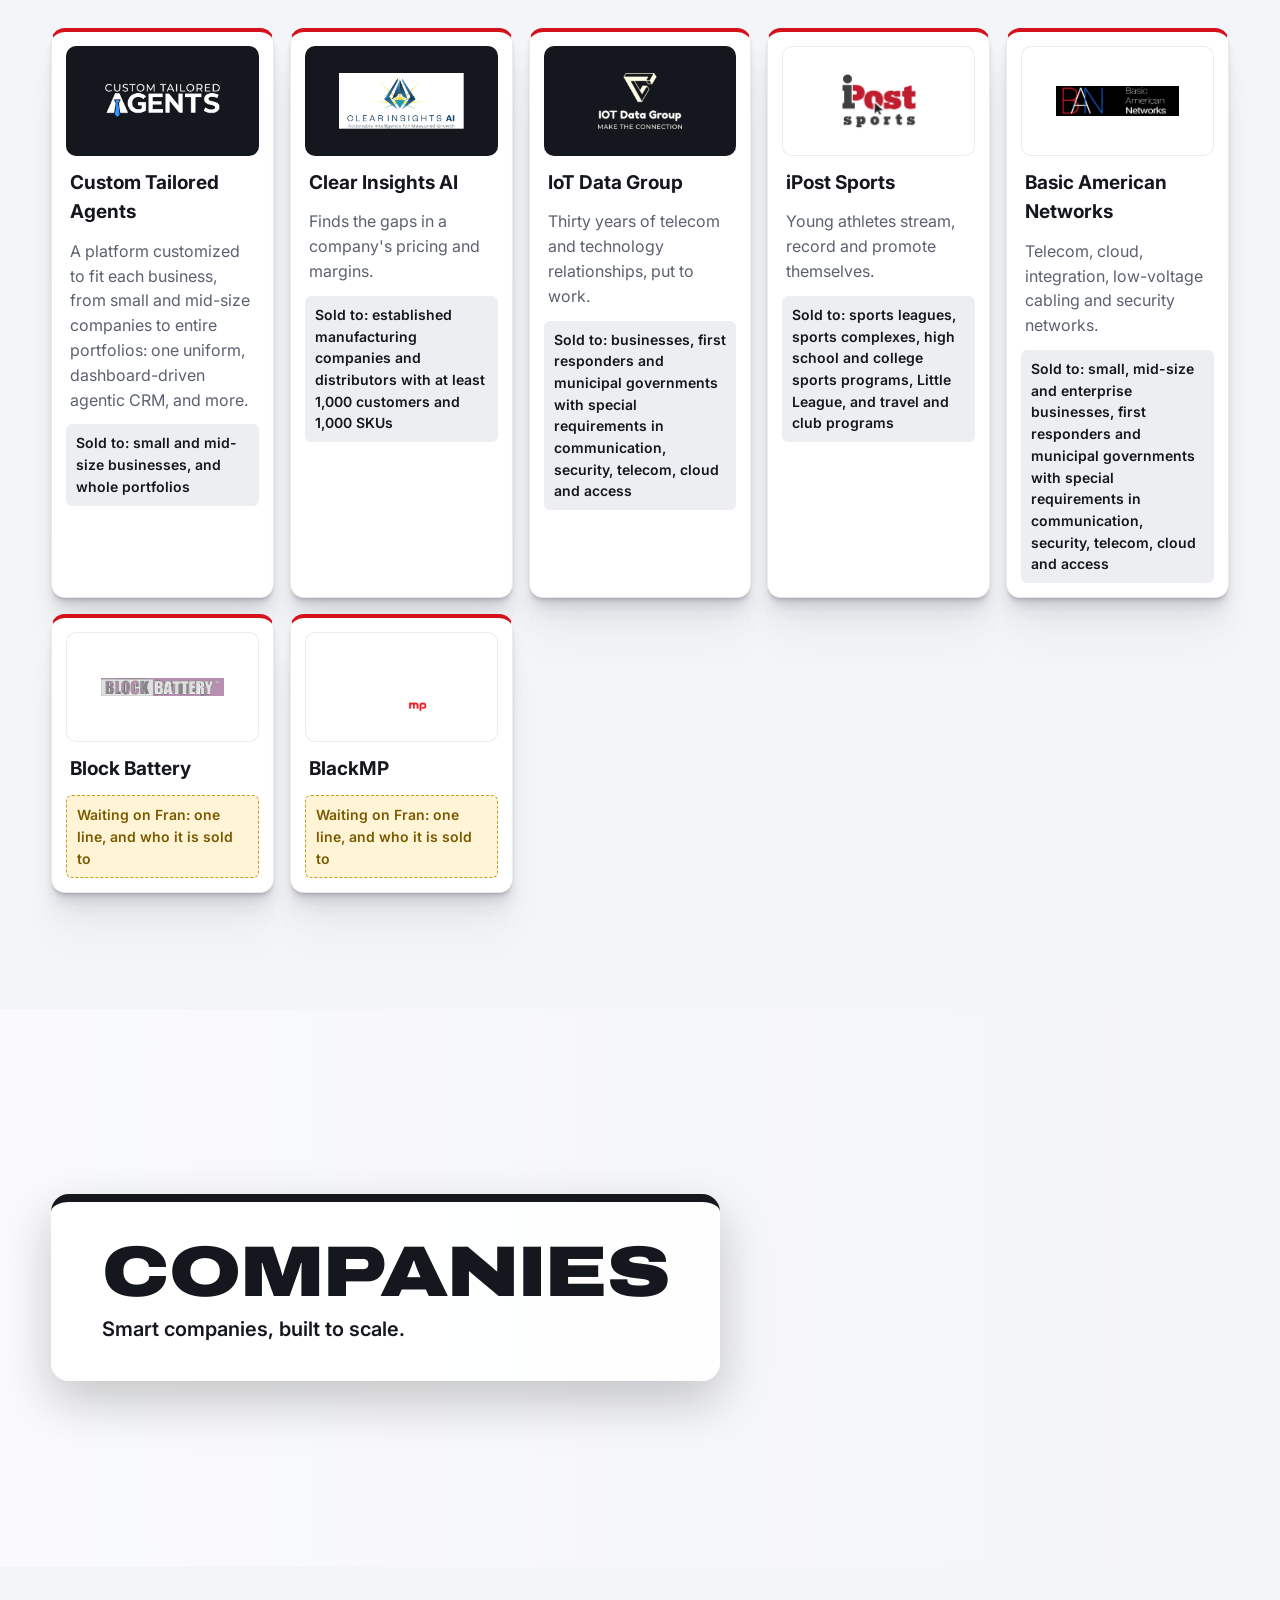
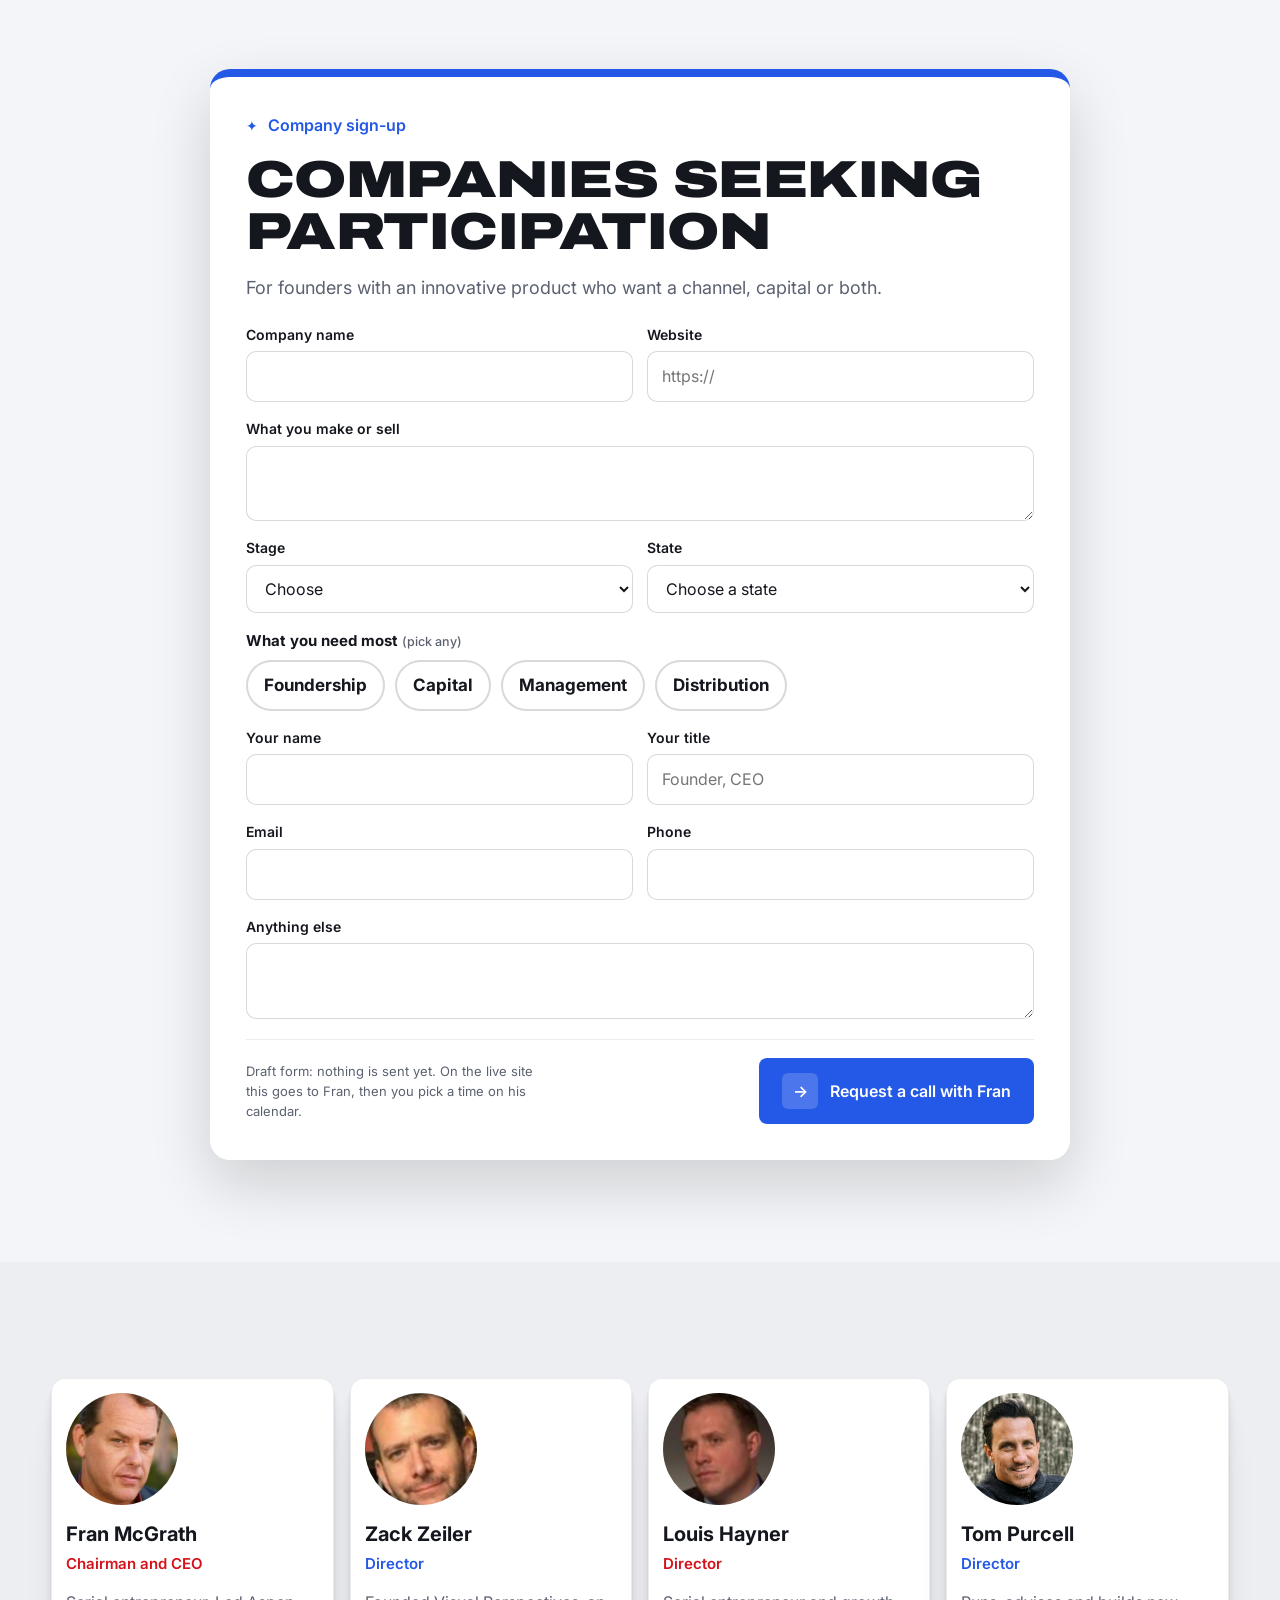
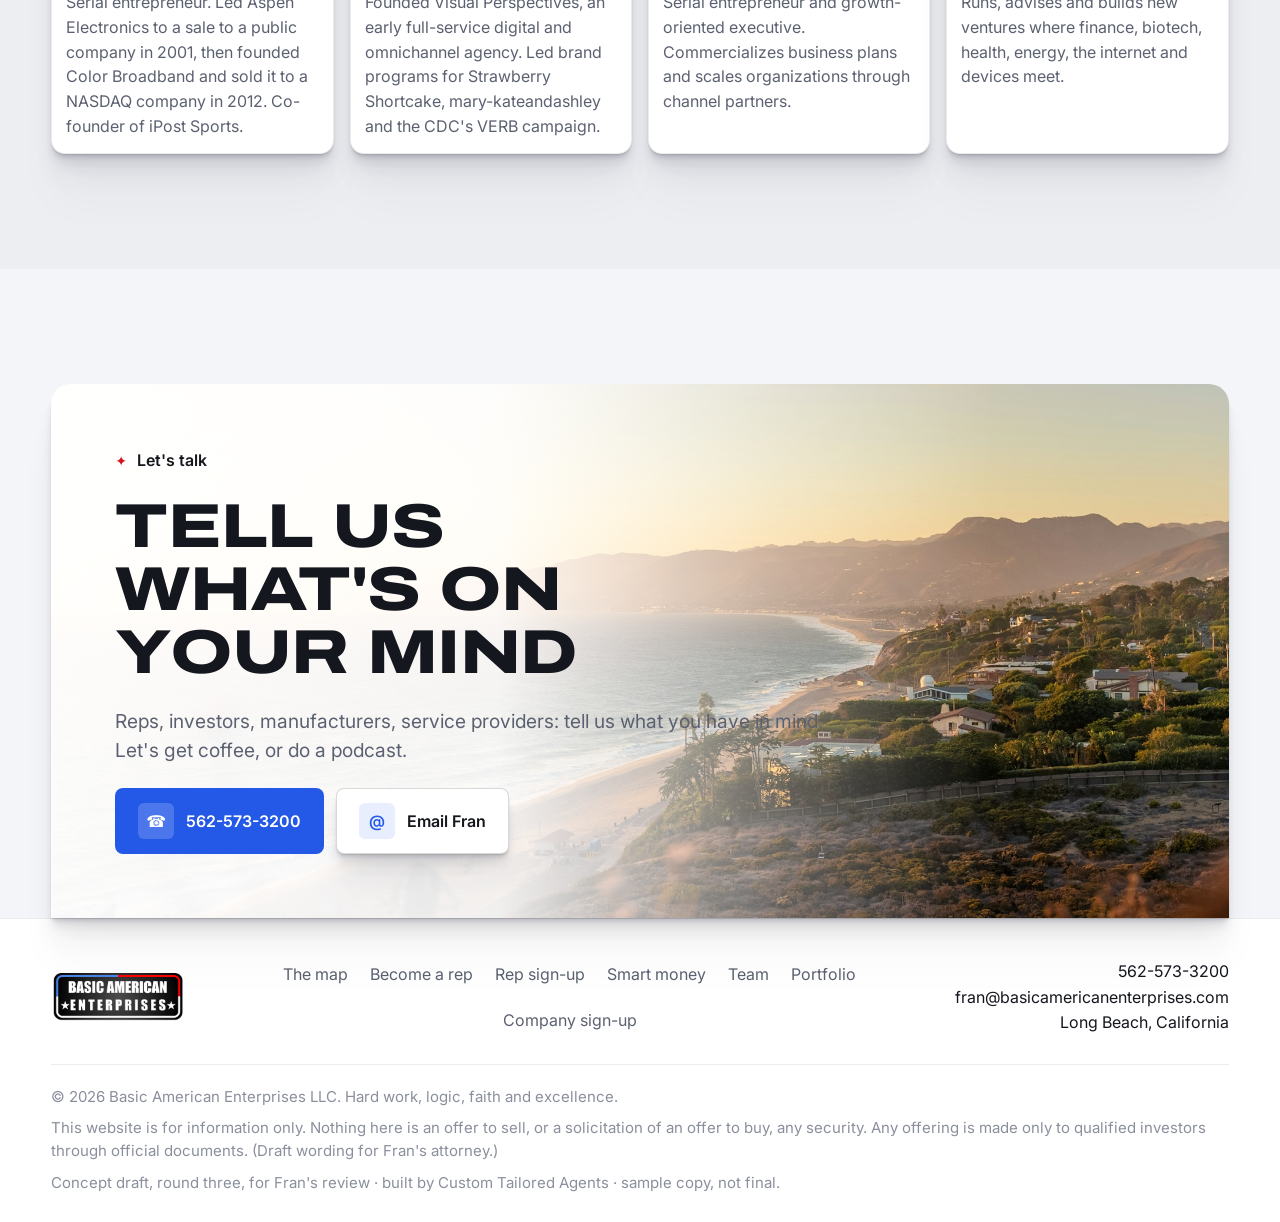
==== commit 330d34f7: "Team: no heading, small round photos; Talk to Fran box removed (Fran) - Removed "Senior team: People" ====
--- a/site/index.html
+++ b/site/index.html
@@ -131,16 +131,12 @@
       <span class="eyebrow blue">Smart money</span>
       <h2 class="statement"><span class="blue">Smart money</span> is investment from businesses whose interests line up with the company raising it.</h2>
       <p class="lead">A strategic investor brings more than capital. They bring customers, a channel and a reason to want the company to win. Every company in our portfolio is open to smart money. <b>Smart money can also be regional:</b> investors in a company's own market, reached through our regional investor network across the West, Central and East regions.</p>
-      <div class="foot">
-        <p class="mission"><b>Smart money meets smart companies.</b> We make the match.</p>
-        <button class="btn btn-blue" data-note="invest"><span class="ico">→</span> Talk to Fran</button>
-      </div>
     </div>
   </div>
   <!-- Fran's written capital section (2026-10-19): three core ingredients, independent yet one company -->
   <div class="wrap ingr rv">
     <h2 class="h2 display">Three core ingredients. One company.</h2>
-    <p class="sub">We appraise every aspect of the business and attribute subjective value, build what is missing, then open the door to smart money.</p>
+    <p class="sub">We appraise every aspect of the business and attribute subjective value, then open the door to smart money.</p>
     <div class="ingr-row">
       <div class="ingr-c i1" style="--c:var(--red)"><div class="ingr-t"><span class="display">Foundership</span><span class="bar"></span><p>The founder, the vision, the drive</p></div></div>
       <div class="ingr-c i2" style="--c:var(--blue)"><div class="ingr-t"><span class="display">Capital</span><span class="bar"></span><p>Smart money that wants it to win</p></div></div>
@@ -148,54 +144,12 @@
     </div>
     <div class="ingr-core"><span><i>★</i> A company built to scale <i>★</i></span></div>
   </div>
-</section>
-
-<!-- SMART MONEY DILIGENCE (Fran, 2026-10-19): the investor area centers on qualifying investors as smart money.
-     Criteria and steps are a first draft by Claude for Fran to confirm. -->
-<section class="diligence coast" id="diligence" style="--coast:url('/assets/coast-mcway-cove.jpg')">
-  <div class="wrap">
-    <div class="dil-head rv">
-      <span class="dil-eyebrow">Deep diligence</span>
-      <h2 class="dil-title">Qualifying smart money</h2>
-      <p class="dil-lead">Smart money is investment from businesses whose interests line up with the company raising it. Before any introduction, we qualify every investor.</p>
-    </div>
-    <div class="dil-grid rv-kids">
-      <article><span class="rn">I</span><h3>Strategic fit</h3><p>Your business gains when the company wins: as a customer, a supplier or a partner in its market.</p></article>
-      <article><span class="rn">II</span><h3>Industry knowledge</h3><p>You know the market the company sells into, and the people in it.</p></article>
-      <article><span class="rn">III</span><h3>More than capital</h3><p>You bring a channel, customers or expertise, not only a check.</p></article>
-      <article><span class="rn">IV</span><h3>Qualified to invest</h3><p>Your investor status is confirmed before any offering documents are shared.</p></article>
-      <article><span class="rn">V</span><h3>Track record</h3><p>References, reputation and past investments are reviewed.</p></article>
-      <article><span class="rn">VI</span><h3>Aligned for the long term</h3><p>You want the company to win, and you are patient enough to help it get there.</p></article>
-    </div>
-    <ol class="dil-steps rv-kids">
-      <li><b>01</b><span>Talk to Fran</span></li>
-      <li><b>02</b><span>Diligence review</span></li>
-      <li><b>03</b><span>Matched to a company through our regional investor network</span></li>
-      <li><b>04</b><span>Introduced to the founder</span></li>
-    </ol>
-    <div class="owed small rv">
-      <span class="owed-tag">Waiting on Fran</span>
-      <p><b>Confirm the diligence criteria and steps.</b> This is a first draft. Item IV needs your attorney's wording.</p>
-    </div>
-    <div class="dil-cta rv"><button class="btn btn-blue" data-note="invest"><span class="ico">→</span> Start your qualification with Fran</button></div>
-  </div>
-</section>
-
-<!-- SMART MONEY EXAMPLES -->
-<section class="examples coast" style="--coast:url('/assets/coast-malibu-bay.jpg')">
-  <div class="wrap">
-    <div class="sec-head">
-      <span class="eyebrow blue">What it looks like</span>
-      <h2 class="h2 display">The right investor for each company</h2>
-      <span class="count">3 examples</span>
-    </div>
-    <div class="ex-grid rv-kids">
-      <article class="ex"><div class="art lt"><img src="assets/logo-ipost-light.png" alt="iPost Sports"></div><h3>iPost Sports</h3><span class="label">Smart money comes from</span><ul><li>Sports apparel makers</li><li>Sporting goods manufacturers</li><li>Energy drink companies</li><li>Owners and operators of those businesses</li></ul></article>
-      <article class="ex"><div class="art"><img src="assets/logo-iotdatagroup.png" alt="IoT Data Group"></div><h3>IoT Data Group</h3><span class="label">Smart money comes from</span><ul><li>Telecommunications providers</li><li>Systems integrators</li><li>Low voltage contractors</li></ul></article>
-      <article class="ex"><div class="art"><img src="assets/logo-cta.png" alt="Custom Tailored Agents"></div><h3>Custom Tailored Agents</h3><p class="ex-desc">CTA customizes its platform to fit small and mid-size businesses up to entire portfolios of businesses, with a uniform, dashboard-driven agentic CRM and more.</p></article>
-    </div>
-  </div>
-</section>
+  <!-- "Smart money meets smart companies" / Talk to Fran box removed as redundant with the investor inquiry (Fran, 2026-10-31) -->
+</section>
+
+<!-- Deep diligence section (Qualifying smart money) removed (Fran, 2026-10-31) -->
+
+<!-- "What it looks like: The right investor for each company" removed (Fran, 2026-10-31) -->
 <section class="signup signup-investors" id="investorInquiry"><div class="wrap"><div class="form-dlg" id="invForm"></div></div></section>
 </div>
 
@@ -326,11 +280,7 @@
 <!-- TEAM (the live site puts the team before the portfolio) -->
 <section class="team" id="team">
   <div class="wrap">
-    <div class="sec-head">
-      <span class="eyebrow blue">Senior team</span>
-      <h2 class="h2 display">People who have done it</h2>
-      <span class="count">4 people</span>
-    </div>
+    <!-- "Senior team: People who have done it" heading removed (Fran, 2026-10-31) -->
     <div class="grid rv-kids">
       <article class="person"><div class="photo"><img src="assets/fran-mcgrath.webp" alt="Fran McGrath"></div><div><h3>Fran McGrath</h3><span class="role">Chairman and CEO</span></div><p>Serial entrepreneur. Led Aspen Electronics to a sale to a public company in 2001, then founded Color Broadband and sold it to a NASDAQ company in 2012. Co-founder of iPost Sports.</p></article>
       <article class="person"><div class="photo"><img src="assets/zack-zeiler.jpg" alt="Zack Zeiler"></div><div><h3>Zack Zeiler</h3><span class="role">Director</span></div><p>Founded Visual Perspectives, an early full-service digital and omnichannel agency. Led brand programs for Strawberry Shortcake, mary-kateandashley and the CDC's VERB campaign.</p></article>
--- a/site/assets/bae.css
+++ b/site/assets/bae.css
@@ -882,3 +882,17 @@
 .signup-investors { background: #FFFDF7; }
 .signup-investors .form-dlg { border-top: 8px solid var(--gold); }
 #capital { scroll-margin-top: 72px; }
+
+/* Investor inquiry: accredited investor question (Fran, 2026-10-31); wording waits for the attorney */
+.form-dlg .accredited .acc-note { margin: -2px 0 6px; color: var(--mute); font-size: 14px; line-height: 1.5; max-width: 70ch; }
+
+/* Talk to Fran, moved below Three core ingredients (Fran, 2026-10-31) */
+.talk-fran { display: flex; justify-content: space-between; align-items: center; gap: 20px; flex-wrap: wrap; margin-top: clamp(32px, 5vw, 56px);
+  background: rgba(255,255,255,.92); border: 1px solid var(--line); border-radius: var(--radius); padding: clamp(18px, 3vw, 28px); box-shadow: var(--shadow); }
+.talk-fran .mission { margin: 0; font-size: 18px; color: var(--mute); }
+.talk-fran .mission b { color: var(--ink); }
+#investorInquiry { scroll-margin-top: 72px; }
+
+/* Team photos smaller (Fran, 2026-10-31): small round portraits instead of full-width squares */
+.person .photo { width: 112px; height: 112px; aspect-ratio: auto; border-radius: 999px; }
+@media (max-width: 520px) { .person { grid-template-columns: 88px 1fr; align-items: center; } .person .photo { width: 88px; height: 88px; } .person p { grid-column: 1 / -1; } }
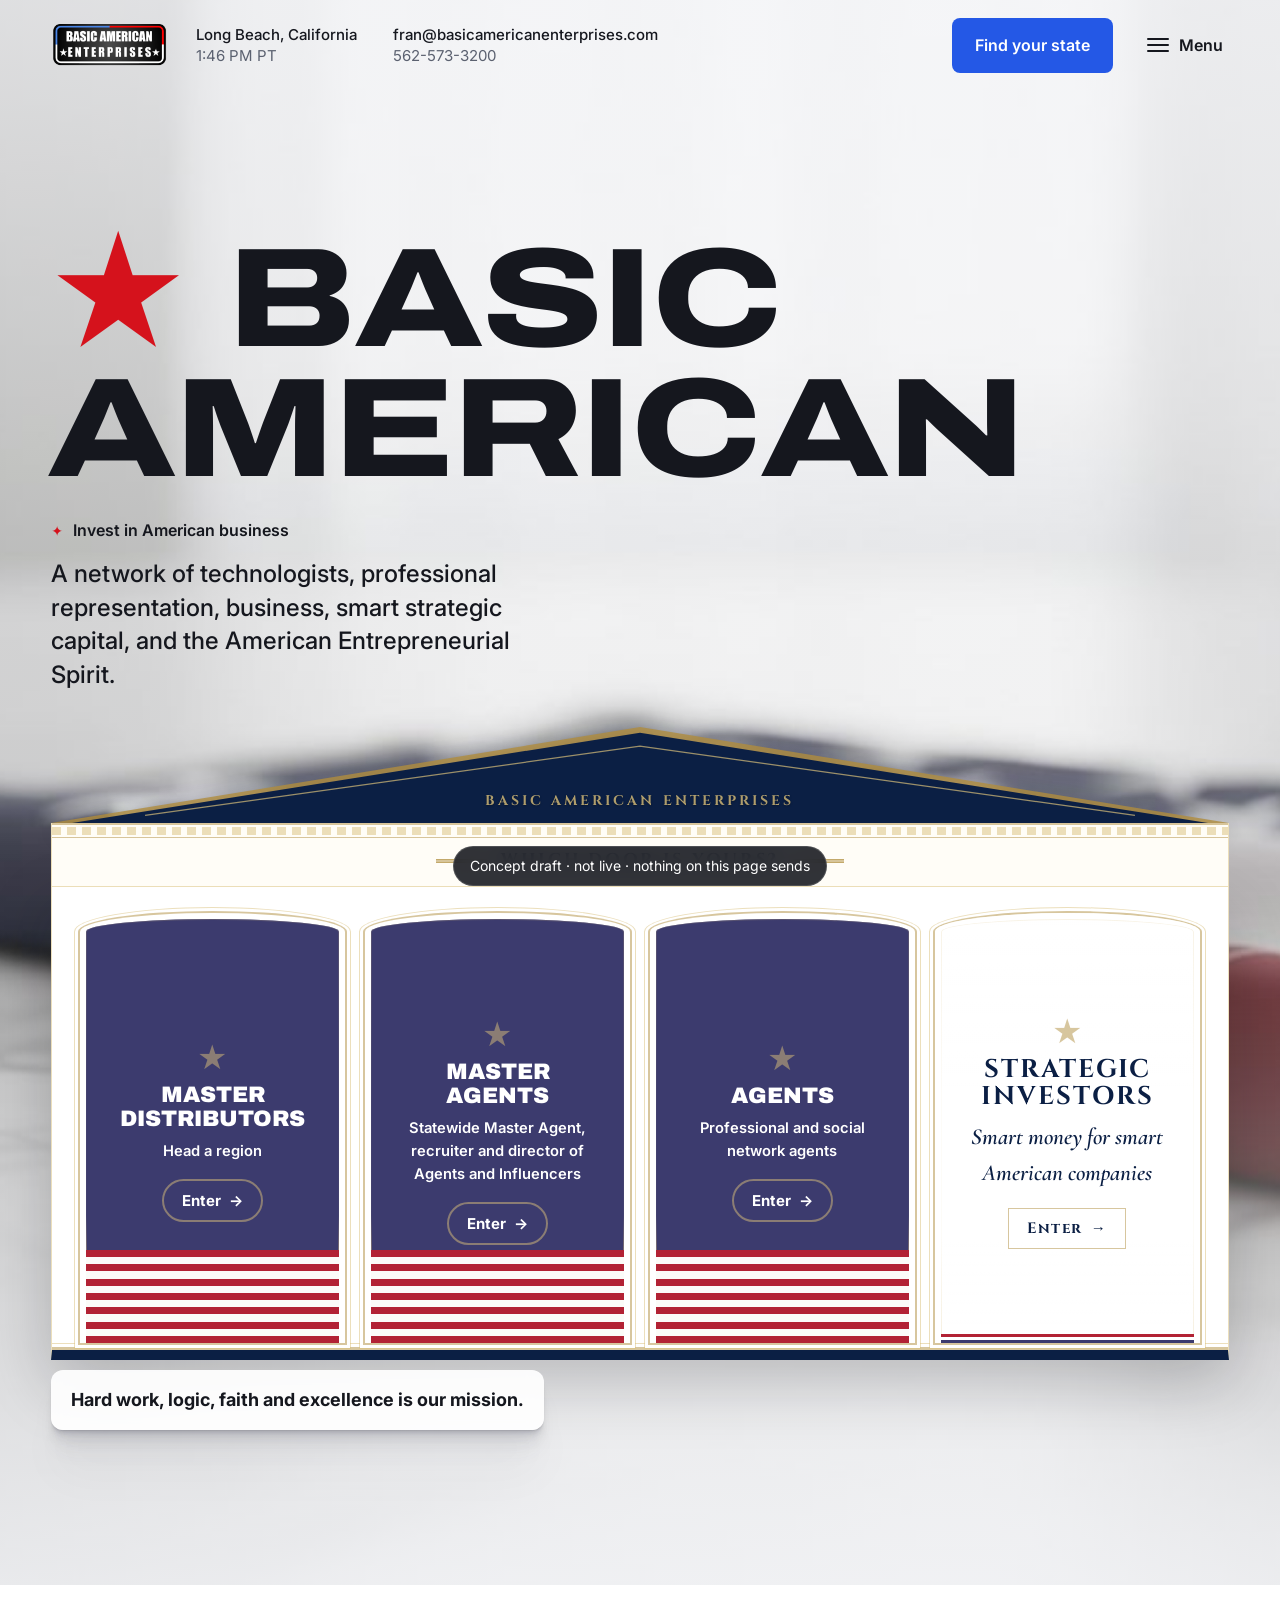
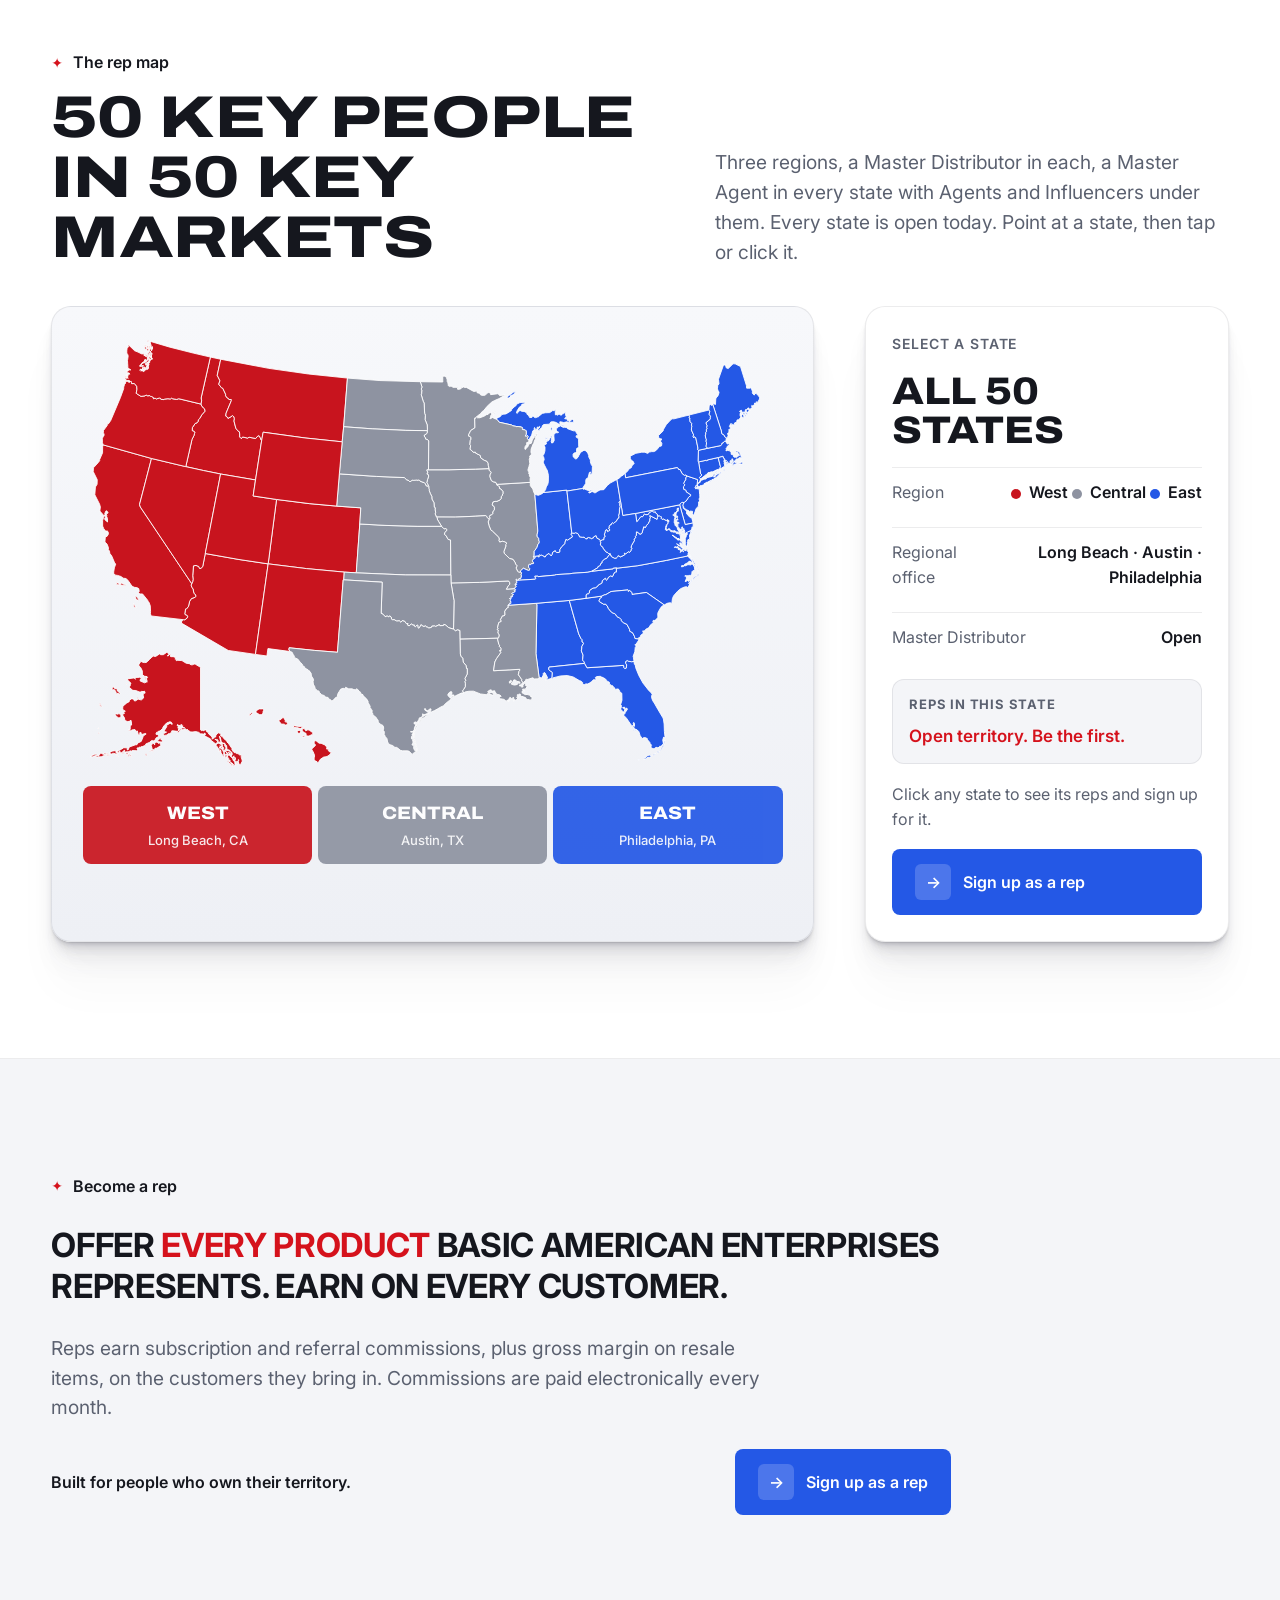
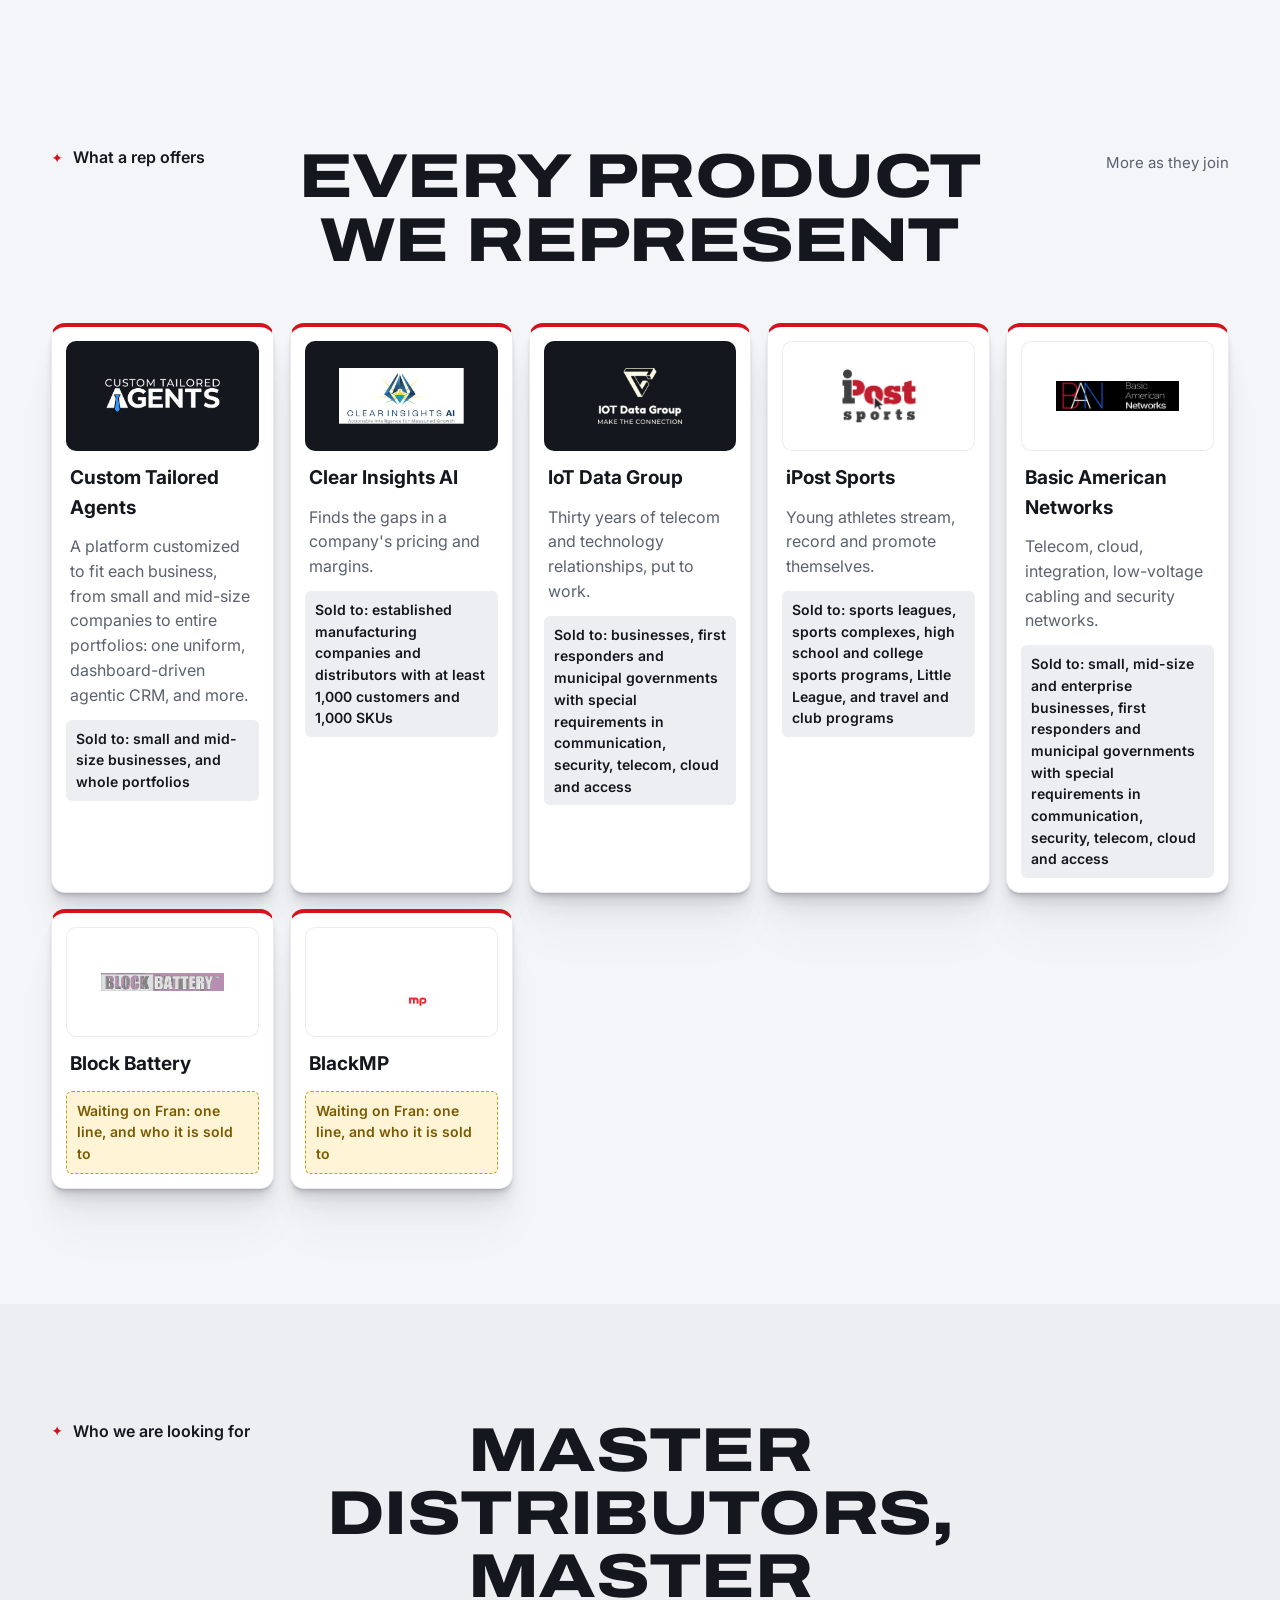
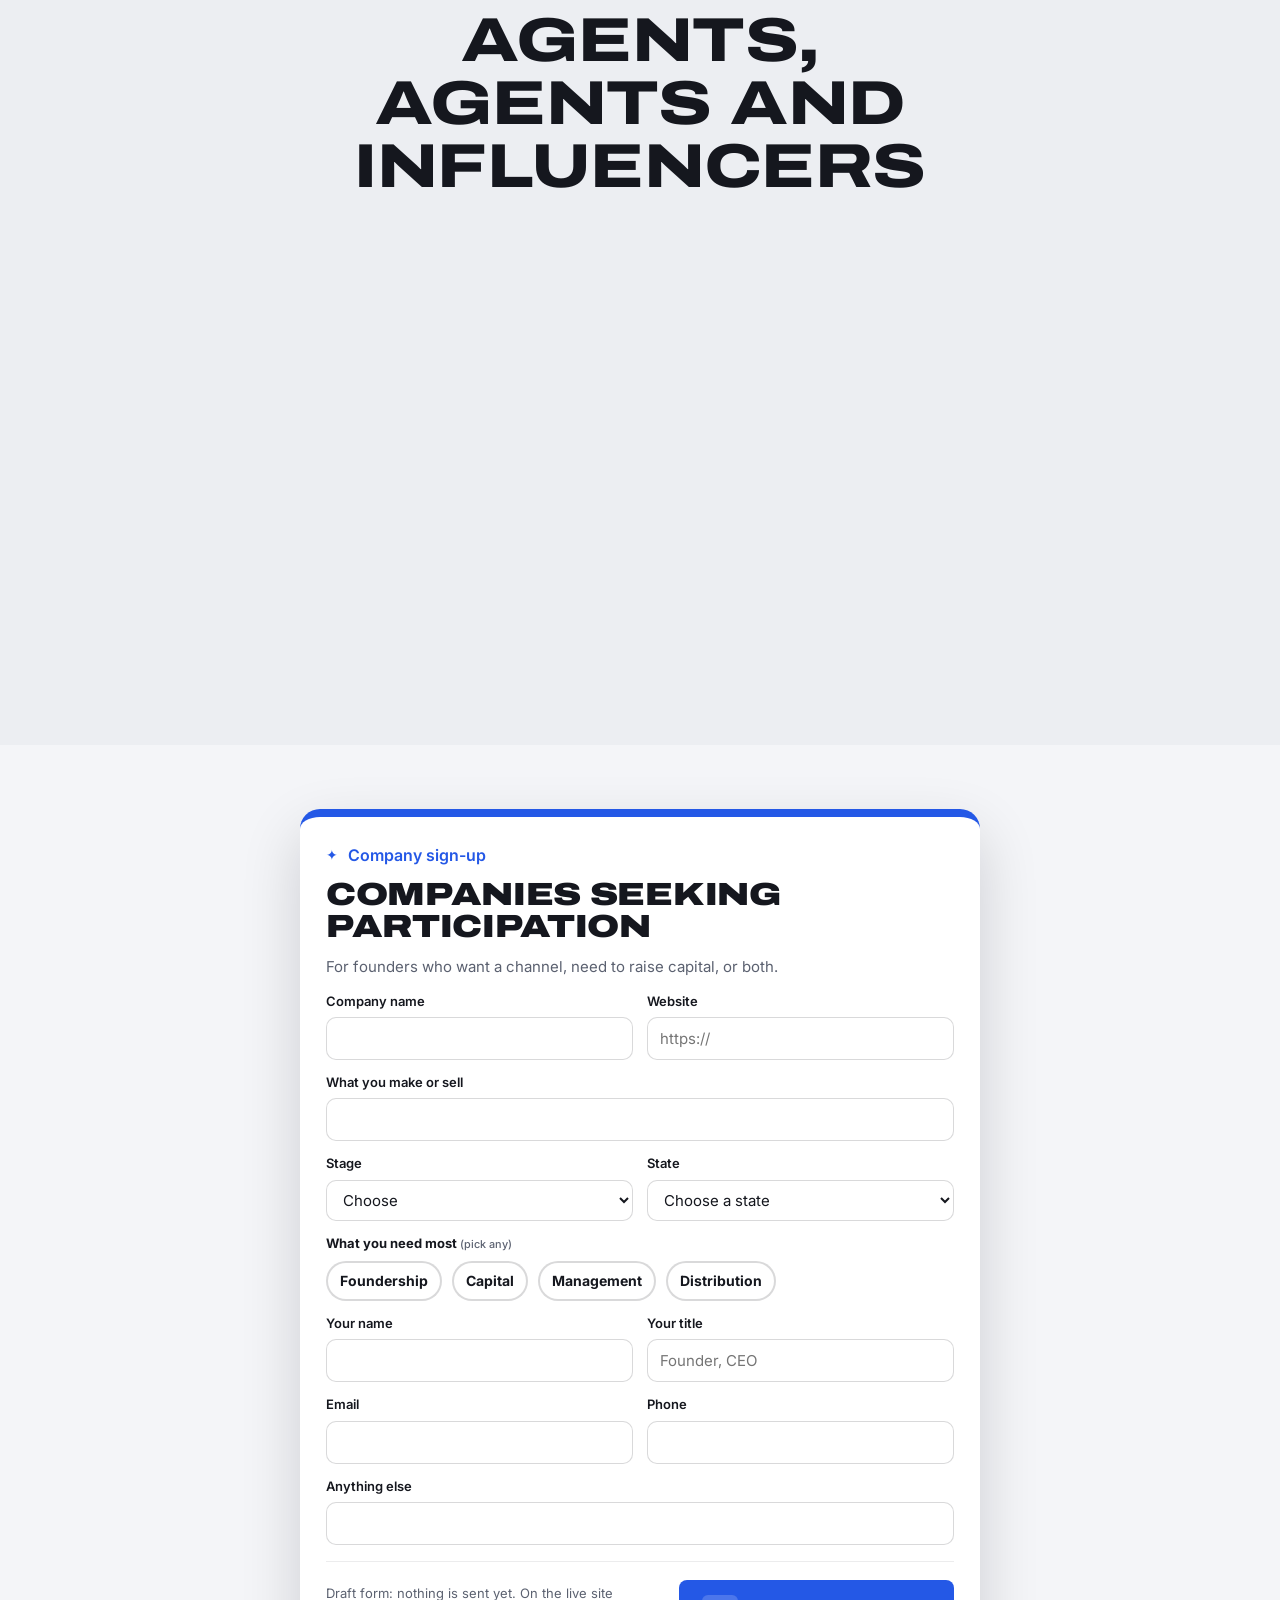
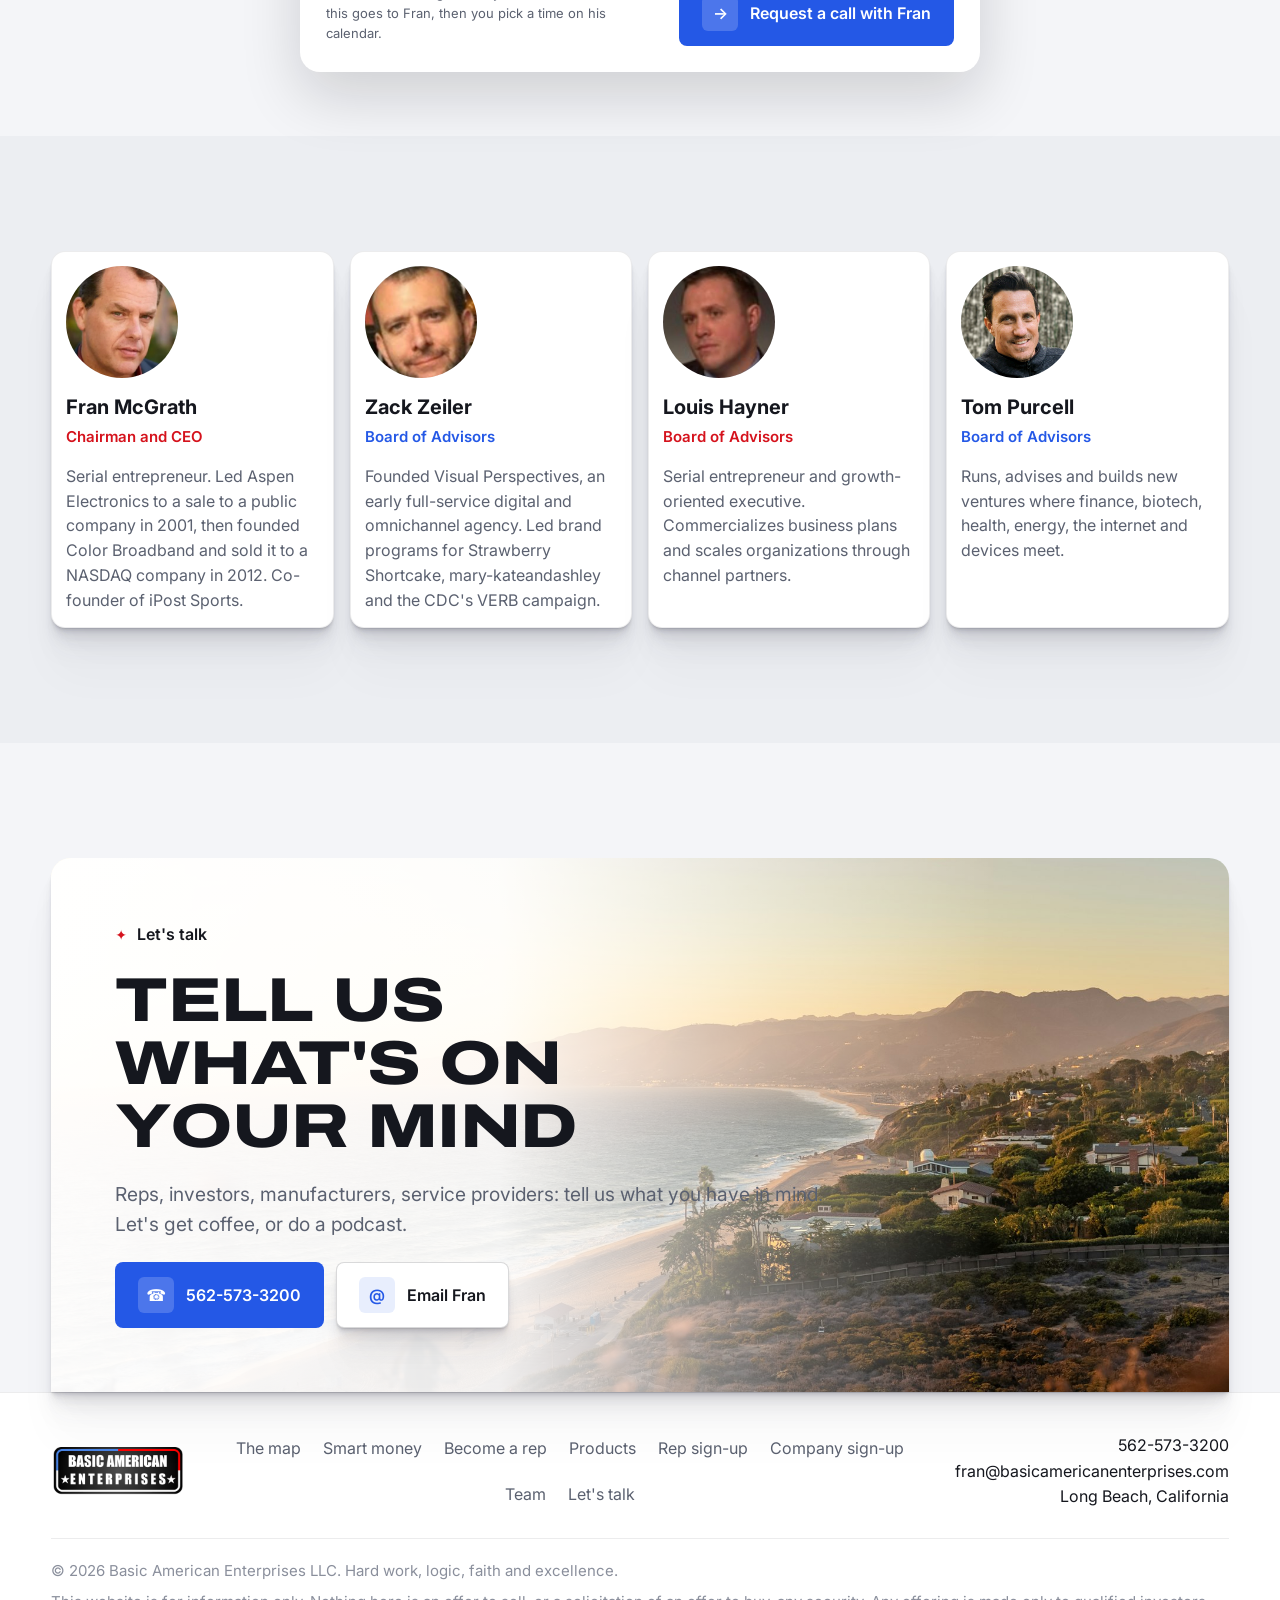
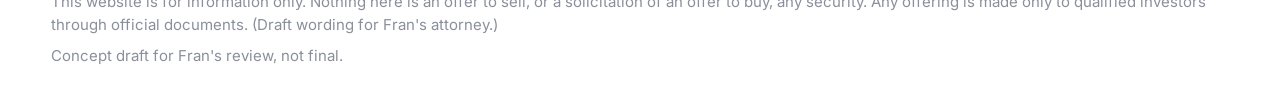
==== commit 4cbdfa71: "Flow clean-up and review fixes (Fran) - Board of Advisors for everyone except Fran - Products right " ====
--- a/site/index.html
+++ b/site/index.html
@@ -45,12 +45,12 @@
   <button class="close" id="menuClose" aria-label="Close menu">×</button>
   <nav>
     <a href="#map" class="r">The map</a>
+    <a href="#capital" class="b">Smart money</a>
     <a href="#reps" class="r">Become a rep</a>
+    <a href="#products" class="r">Products</a>
     <a href="#signup-reps" class="r">Rep sign-up</a>
-    <a href="#capital" class="b">Smart money</a>
-    <a href="#team">Senior team</a>
-    <a href="#products" class="b">Portfolio</a>
     <a href="#signup-companies" class="b">Company sign-up</a>
+    <a href="#team">Team</a>
     <a href="#talk">Let's talk</a>
   </nav>
 </div>
@@ -130,7 +130,7 @@
     <div class="copy rv-kids">
       <span class="eyebrow blue">Smart money</span>
       <h2 class="statement"><span class="blue">Smart money</span> is investment from businesses whose interests line up with the company raising it.</h2>
-      <p class="lead">A strategic investor brings more than capital. They bring customers, a channel and a reason to want the company to win. Every company in our portfolio is open to smart money. <b>Smart money can also be regional:</b> investors in a company's own market, reached through our regional investor network across the West, Central and East regions.</p>
+      <p class="lead">A strategic investor brings more than capital. They bring customers, a channel and a reason to want the company to win. Every company we represent is open to smart money. <b>Smart money can also be regional:</b> investors in a company's own market, reached through our regional investor network across the West, Central and East regions.</p>
     </div>
   </div>
   <!-- Fran's written capital section (2026-10-19): three core ingredients, independent yet one company -->
@@ -213,6 +213,26 @@
   </div>
 </section>
 
+<!-- WHAT REPS OFFER -->
+<section class="carry" id="products">
+  <div class="wrap">
+    <div class="sec-head">
+      <span class="eyebrow">What a rep offers</span>
+      <h2 class="h2 display">Every product we represent</h2>
+      <span class="count">More as they join</span>
+    </div>
+    <div class="lines rv-kids">
+      <article class="line-card"><div class="art"><img src="assets/logo-cta.png" alt="Custom Tailored Agents"></div><h3>Custom Tailored Agents</h3><p>A platform customized to fit each business, from small and mid-size companies to entire portfolios: one uniform, dashboard-driven agentic CRM, and more.</p><span class="who">Sold to: small and mid-size businesses, and whole portfolios</span></article>
+      <article class="line-card"><div class="art"><img src="assets/logo-clearinsights.png" alt="Clear Insights AI"></div><h3>Clear Insights AI</h3><p>Finds the gaps in a company's pricing and margins.</p><span class="who">Sold to: established manufacturing companies and distributors with at least 1,000 customers and 1,000 SKUs</span></article>
+      <article class="line-card"><div class="art"><img src="assets/logo-iotdatagroup.png" alt="IoT Data Group"></div><h3>IoT Data Group</h3><p>Thirty years of telecom and technology relationships, put to work.</p><span class="who">Sold to: businesses, first responders and municipal governments with special requirements in communication, security, telecom, cloud and access</span></article>
+      <article class="line-card"><div class="art lt"><img src="assets/logo-ipost-light.png" alt="iPost Sports"></div><h3>iPost Sports</h3><p>Young athletes stream, record and promote themselves.</p><span class="who">Sold to: sports leagues, sports complexes, high school and college sports programs, Little League, and travel and club programs</span></article>
+      <article class="line-card"><div class="art lt"><img src="assets/logo-ban-color.jpg" alt="Basic American Networks"></div><h3>Basic American Networks</h3><p>Telecom, cloud, integration, low-voltage cabling and security networks.</p><span class="who">Sold to: small, mid-size and enterprise businesses, first responders and municipal governments with special requirements in communication, security, telecom, cloud and access</span></article>
+      <article class="line-card"><div class="art lt"><img src="assets/logo-blockbattery.png" alt="Block Battery"></div><h3>Block Battery</h3><span class="who wait">Waiting on Fran: one line, and who it is sold to</span></article>
+      <article class="line-card"><div class="art lt"><img src="assets/logo-blackmp.png" alt="BlackMP"></div><h3>BlackMP</h3><span class="who wait">Waiting on Fran: one line, and who it is sold to</span></article>
+    </div>
+  </div>
+</section>
+
 <!-- WHO + STRUCTURE -->
 <section class="voice">
   <div class="wrap">
@@ -234,40 +254,14 @@
       </div>
       <!-- "How the network is built" panel removed (Fran, 2026-10-31) -->
     </div>
-    <div class="trio rv-kids">
-      <div class="step"><span class="k">01</span><h3>Network reps</h3><p>Handshakes, meetings and trade shows in their own state. This program is built for them: own Texas, own Wisconsin.</p></div>
-      <div class="step"><span class="k">02</span><h3>Social media influencers / reps</h3><p>All reps are social media influencers. Every rep sells in person and online, to the people who already follow them.</p></div>
-      <div class="step"><span class="k">03</span><h3>We run your posting</h3><p>Our Studio writes and schedules your social media under your name, so your influence reaches your corner of the world.</p></div>
-    </div>
-  </div>
-</section>
-
-<!-- WHAT REPS OFFER -->
-<section class="carry" id="products">
-  <div class="wrap">
-    <div class="sec-head">
-      <span class="eyebrow">What a rep offers</span>
-      <h2 class="h2 display">Every product we represent</h2>
-      <span class="count">More as they join</span>
-    </div>
-    <div class="lines rv-kids">
-      <article class="line-card"><div class="art"><img src="assets/logo-cta.png" alt="Custom Tailored Agents"></div><h3>Custom Tailored Agents</h3><p>A platform customized to fit each business, from small and mid-size companies to entire portfolios: one uniform, dashboard-driven agentic CRM, and more.</p><span class="who">Sold to: small and mid-size businesses, and whole portfolios</span></article>
-      <article class="line-card"><div class="art"><img src="assets/logo-clearinsights.png" alt="Clear Insights AI"></div><h3>Clear Insights AI</h3><p>Finds the gaps in a company's pricing and margins.</p><span class="who">Sold to: established manufacturing companies and distributors with at least 1,000 customers and 1,000 SKUs</span></article>
-      <article class="line-card"><div class="art"><img src="assets/logo-iotdatagroup.png" alt="IoT Data Group"></div><h3>IoT Data Group</h3><p>Thirty years of telecom and technology relationships, put to work.</p><span class="who">Sold to: businesses, first responders and municipal governments with special requirements in communication, security, telecom, cloud and access</span></article>
-      <article class="line-card"><div class="art lt"><img src="assets/logo-ipost-light.png" alt="iPost Sports"></div><h3>iPost Sports</h3><p>Young athletes stream, record and promote themselves.</p><span class="who">Sold to: sports leagues, sports complexes, high school and college sports programs, Little League, and travel and club programs</span></article>
-      <article class="line-card"><div class="art lt"><img src="assets/logo-ban-color.jpg" alt="Basic American Networks"></div><h3>Basic American Networks</h3><p>Telecom, cloud, integration, low-voltage cabling and security networks.</p><span class="who">Sold to: small, mid-size and enterprise businesses, first responders and municipal governments with special requirements in communication, security, telecom, cloud and access</span></article>
-      <article class="line-card"><div class="art lt"><img src="assets/logo-blockbattery.png" alt="Block Battery"></div><h3>Block Battery</h3><span class="who wait">Waiting on Fran: one line, and who it is sold to</span></article>
-      <article class="line-card"><div class="art lt"><img src="assets/logo-blackmp.png" alt="BlackMP"></div><h3>BlackMP</h3><span class="who wait">Waiting on Fran: one line, and who it is sold to</span></article>
-    </div>
+    <!-- Numbered boxes (01 Network reps, 02 Social media influencers / reps, 03 We run your posting) removed (Fran, 2026-10-31) -->
   </div>
 </section>
 
 <!-- "How to start: From sign-up to first sale" removed (Fran, 2026-10-31) -->
 
-<!-- ============ COMPANIES (Fran, 2026-10-19): the portfolio in its own part, with the office photos ============ -->
-<div class="part chapter companies-band coast coast-band" id="companies" style="--coast:url('/assets/fund-together.jpg')">
-  <div class="wrap"><div class="ch-card"><span class="pt display">Companies</span><span class="cs">Smart companies, built to scale.</span></div></div>
-</div>
+<!-- "Companies: Smart companies, built to scale" banner removed (Fran, 2026-10-31) -->
+<div id="companies"></div>
 
 <!-- Incubation section removed (Fran, 2026-10-31) -->
 
@@ -283,9 +277,9 @@
     <!-- "Senior team: People who have done it" heading removed (Fran, 2026-10-31) -->
     <div class="grid rv-kids">
       <article class="person"><div class="photo"><img src="assets/fran-mcgrath.webp" alt="Fran McGrath"></div><div><h3>Fran McGrath</h3><span class="role">Chairman and CEO</span></div><p>Serial entrepreneur. Led Aspen Electronics to a sale to a public company in 2001, then founded Color Broadband and sold it to a NASDAQ company in 2012. Co-founder of iPost Sports.</p></article>
-      <article class="person"><div class="photo"><img src="assets/zack-zeiler.jpg" alt="Zack Zeiler"></div><div><h3>Zack Zeiler</h3><span class="role">Director</span></div><p>Founded Visual Perspectives, an early full-service digital and omnichannel agency. Led brand programs for Strawberry Shortcake, mary-kateandashley and the CDC's VERB campaign.</p></article>
-      <article class="person"><div class="photo"><img src="assets/louis-hayner.jpg" alt="Louis Hayner"></div><div><h3>Louis Hayner</h3><span class="role">Director</span></div><p>Serial entrepreneur and growth-oriented executive. Commercializes business plans and scales organizations through channel partners.</p></article>
-      <article class="person"><div class="photo"><img src="assets/tom-purcell.jpg" alt="Tom Purcell"></div><div><h3>Tom Purcell</h3><span class="role">Director</span></div><p>Runs, advises and builds new ventures where finance, biotech, health, energy, the internet and devices meet.</p></article>
+      <article class="person"><div class="photo"><img src="assets/zack-zeiler.jpg" alt="Zack Zeiler"></div><div><h3>Zack Zeiler</h3><span class="role">Board of Advisors</span></div><p>Founded Visual Perspectives, an early full-service digital and omnichannel agency. Led brand programs for Strawberry Shortcake, mary-kateandashley and the CDC's VERB campaign.</p></article>
+      <article class="person"><div class="photo"><img src="assets/louis-hayner.jpg" alt="Louis Hayner"></div><div><h3>Louis Hayner</h3><span class="role">Board of Advisors</span></div><p>Serial entrepreneur and growth-oriented executive. Commercializes business plans and scales organizations through channel partners.</p></article>
+      <article class="person"><div class="photo"><img src="assets/tom-purcell.jpg" alt="Tom Purcell"></div><div><h3>Tom Purcell</h3><span class="role">Board of Advisors</span></div><p>Runs, advises and builds new ventures where finance, biotech, health, energy, the internet and devices meet.</p></article>
     </div>
   </div>
 </section>
@@ -314,13 +308,13 @@
   <div class="wrap">
     <div class="top">
       <img src="assets/bae-logo.png" alt="Basic American Enterprises">
-      <nav><a href="#map">The map</a><a href="#reps">Become a rep</a><a href="#signup-reps">Rep sign-up</a><a href="#capital">Smart money</a><a href="#team">Team</a><a href="#products">Portfolio</a><a href="#signup-companies">Company sign-up</a></nav>
+      <nav><a href="#map">The map</a><a href="#capital">Smart money</a><a href="#reps">Become a rep</a><a href="#products">Products</a><a href="#signup-reps">Rep sign-up</a><a href="#signup-companies">Company sign-up</a><a href="#team">Team</a><a href="#talk">Let's talk</a></nav>
       <div class="contact"><a href="tel:+15625733200">562-573-3200</a><a href="mailto:fran@basicamericanenterprises.com">fran@basicamericanenterprises.com</a><span>Long Beach, California</span></div>
     </div>
     <div class="legal">
       <span>© 2026 Basic American Enterprises LLC. Hard work, logic, faith and excellence.</span>
       <span>This website is for information only. Nothing here is an offer to sell, or a solicitation of an offer to buy, any security. Any offering is made only to qualified investors through official documents. (Draft wording for Fran's attorney.)</span>
-      <span>Concept draft, round three, for Fran's review · built by Custom Tailored Agents · sample copy, not final.</span>
+      <span>Concept draft for Fran's review, not final.</span>
     </div>
   </div>
 </footer>
--- a/site/assets/bae.css
+++ b/site/assets/bae.css
@@ -362,11 +362,6 @@
 
 /* Reps as local influencers */
 .voice { background: var(--bg-2); }
-.trio { display: grid; grid-template-columns: repeat(3, 1fr); gap: 16px; }
-.trio .step { background: var(--card); border: 1px solid var(--line); border-radius: var(--radius); padding: 26px; display: grid; gap: 12px; align-content: start; box-shadow: var(--shadow); }
-.trio .k { font-family: var(--display); font-variation-settings: "wdth" 112; font-weight: 800; font-size: 30px; color: var(--red); }
-.trio h3 { font-size: 22px; }
-.trio p { color: var(--mute); font-size: 17px; }
 .promise { margin-top: 16px; display: grid; grid-template-columns: 1fr 1fr; gap: 24px; background: var(--card); border: 1px solid var(--line); border-radius: var(--radius-lg); padding: clamp(22px, 3vw, 36px); box-shadow: var(--shadow); }
 .promise .label { display: block; font-size: 14px; font-weight: 700; letter-spacing: .06em; text-transform: uppercase; color: var(--dim); margin-bottom: 12px; }
 .promise ul { list-style: none; margin: 0; padding: 0; display: grid; gap: 10px; }
@@ -459,12 +454,6 @@
 .who-card ul, .ex ul { list-style: none; margin: 0; padding: 0; display: grid; gap: 10px; }
 .who-card li, .ex li { display: flex; gap: 12px; font-size: 17px; }
 .who-card li::before { content: "★"; color: var(--red); font-size: 14px; padding-top: 3px; }
-.tree .lvl { display: grid; gap: 2px; padding: 14px 18px; border-radius: 12px; background: var(--bg); border-left: 5px solid var(--red); }
-.tree .lvl b { font-size: 18px; }
-.tree .lvl span { color: var(--mute); font-size: 16px; }
-.tree .l2 { margin-left: clamp(12px, 2vw, 28px); border-left-color: rgba(213,18,28,.7); }
-.tree .l3 { margin-left: clamp(24px, 4vw, 56px); border-left-color: rgba(213,18,28,.45); }
-.tree-note { color: var(--mute); font-size: 16px; }
 @media (max-width: 900px) { .who-grid { grid-template-columns: 1fr; } }
 
 /* Smart money examples */
@@ -789,10 +778,6 @@
   .doors4 .split-dist .sp-go, .doors4 .split-cap .sp-go { padding: 7px 16px; font-size: 13px; }
 }
 
-/* Master Distributors section (Fran, 2026-10-31): Fran's three questions, red star bullets */
-.md-qs { list-style: none; margin: 0; padding: 0; display: grid; gap: 14px; max-width: 720px; }
-.md-qs li { position: relative; padding-left: 28px; font-size: clamp(17px, 1.6vw, 20px); line-height: 1.45; color: var(--ink); }
-.md-qs li::before { content: "★"; position: absolute; left: 0; top: 0; color: var(--red); }
 
 /* Door panel (Fran, 2026-10-31): opens under the doors; brief explainer, then the inquiry form */
 .doors4 [data-door].on { outline: 3px solid var(--blue); outline-offset: 3px; }
@@ -886,13 +871,19 @@
 /* Investor inquiry: accredited investor question (Fran, 2026-10-31); wording waits for the attorney */
 .form-dlg .accredited .acc-note { margin: -2px 0 6px; color: var(--mute); font-size: 14px; line-height: 1.5; max-width: 70ch; }
 
-/* Talk to Fran, moved below Three core ingredients (Fran, 2026-10-31) */
-.talk-fran { display: flex; justify-content: space-between; align-items: center; gap: 20px; flex-wrap: wrap; margin-top: clamp(32px, 5vw, 56px);
-  background: rgba(255,255,255,.92); border: 1px solid var(--line); border-radius: var(--radius); padding: clamp(18px, 3vw, 28px); box-shadow: var(--shadow); }
-.talk-fran .mission { margin: 0; font-size: 18px; color: var(--mute); }
-.talk-fran .mission b { color: var(--ink); }
 #investorInquiry { scroll-margin-top: 72px; }
 
 /* Team photos smaller (Fran, 2026-10-31): small round portraits instead of full-width squares */
 .person .photo { width: 112px; height: 112px; aspect-ratio: auto; border-radius: 999px; }
 @media (max-width: 520px) { .person { grid-template-columns: 88px 1fr; align-items: center; } .person .photo { width: 88px; height: 88px; } .person p { grid-column: 1 / -1; } }
+
+/* Company sign-up made smaller (Fran, 2026-10-31): narrower, tighter, smaller heading and fields */
+.signup-companies { padding: clamp(36px, 5vw, 64px) 0; }
+.signup-companies .form-dlg { max-width: 680px; }
+.signup-companies .form-dlg form { padding: clamp(18px, 3vw, 26px); gap: 12px; }
+.signup-companies .form-dlg h2 { font-size: clamp(22px, 2.8vw, 32px); }
+.signup-companies .form-dlg .lead { font-size: 15px; margin: 0; }
+.signup-companies .form-dlg input:not([type=checkbox]):not([type=radio]), .signup-companies .form-dlg select, .signup-companies .form-dlg textarea { padding: 9px 12px; font-size: 15px; }
+.signup-companies .form-dlg .chips label span { padding: 7px 12px; font-size: 14px; }
+.signup-companies .form-dlg .f > span, .signup-companies .form-dlg legend { font-size: 13px; }
+.signup-companies .form-dlg textarea { min-height: 0; }
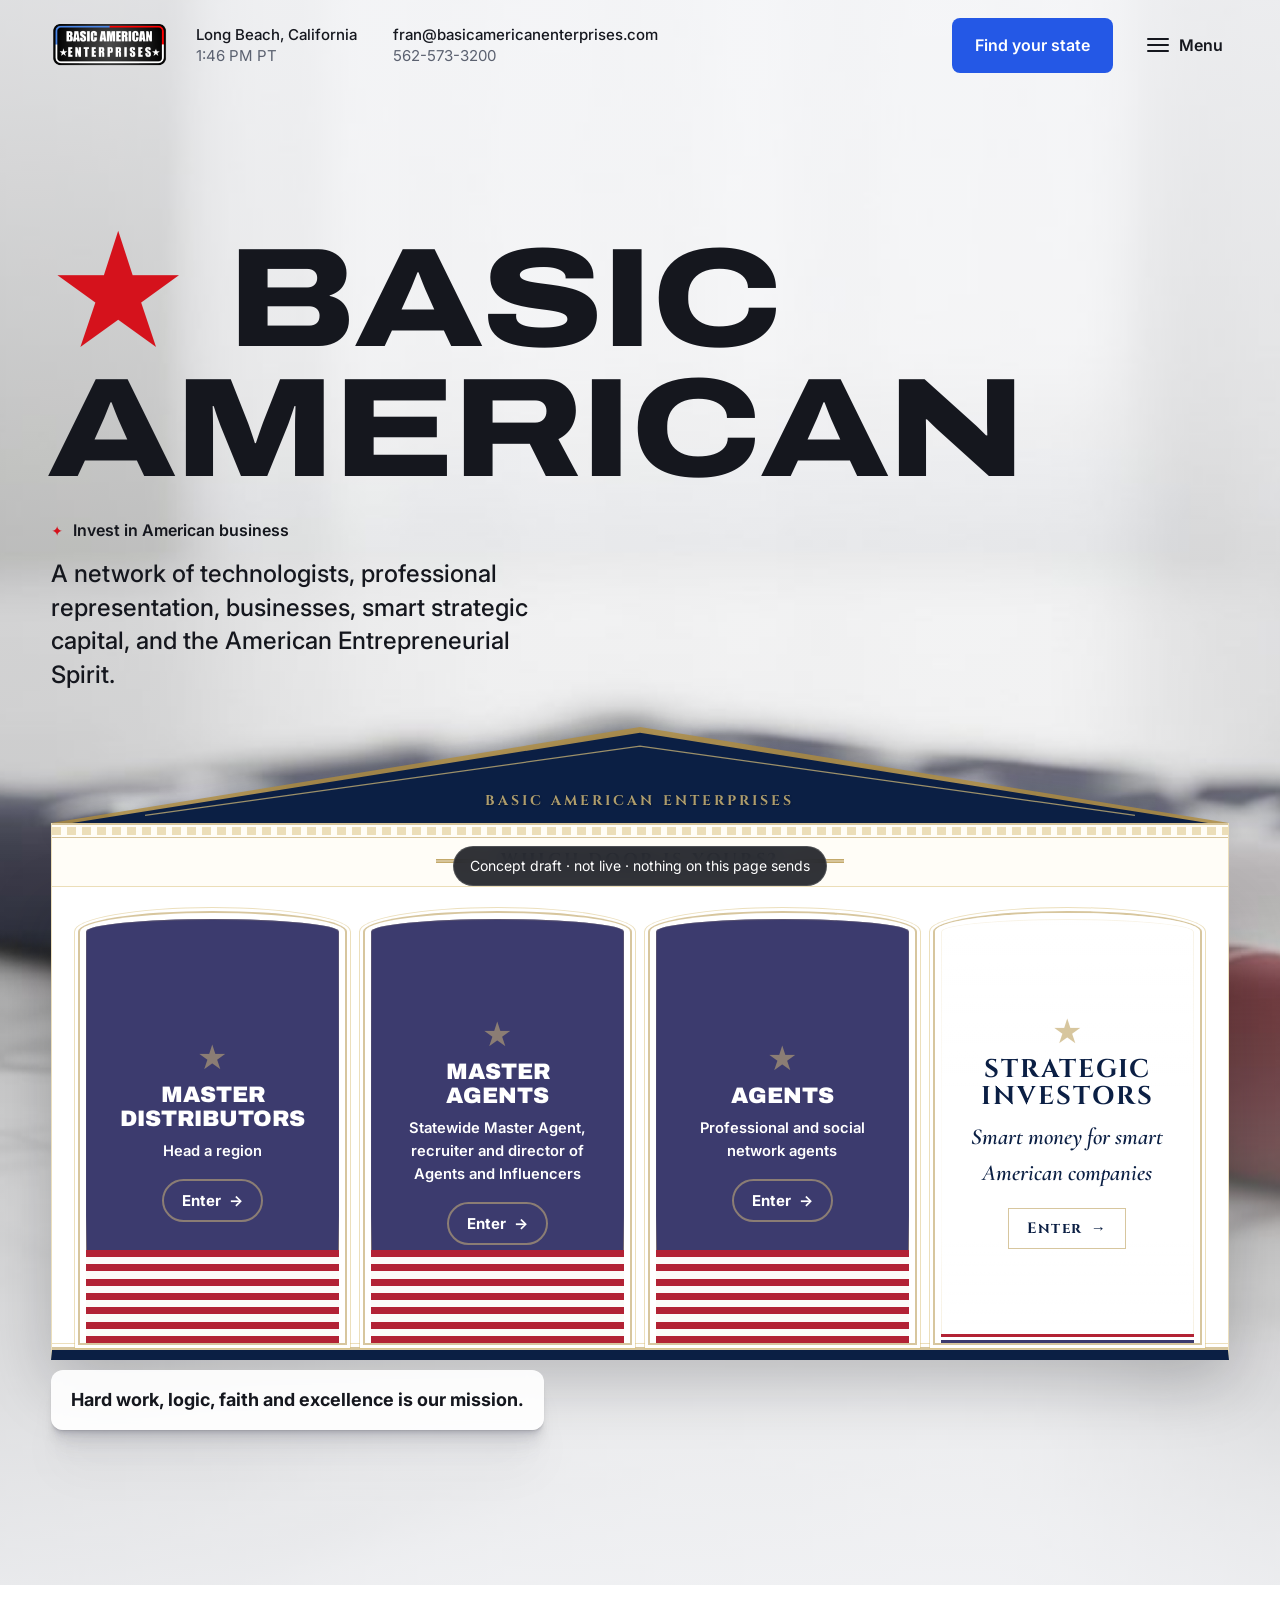
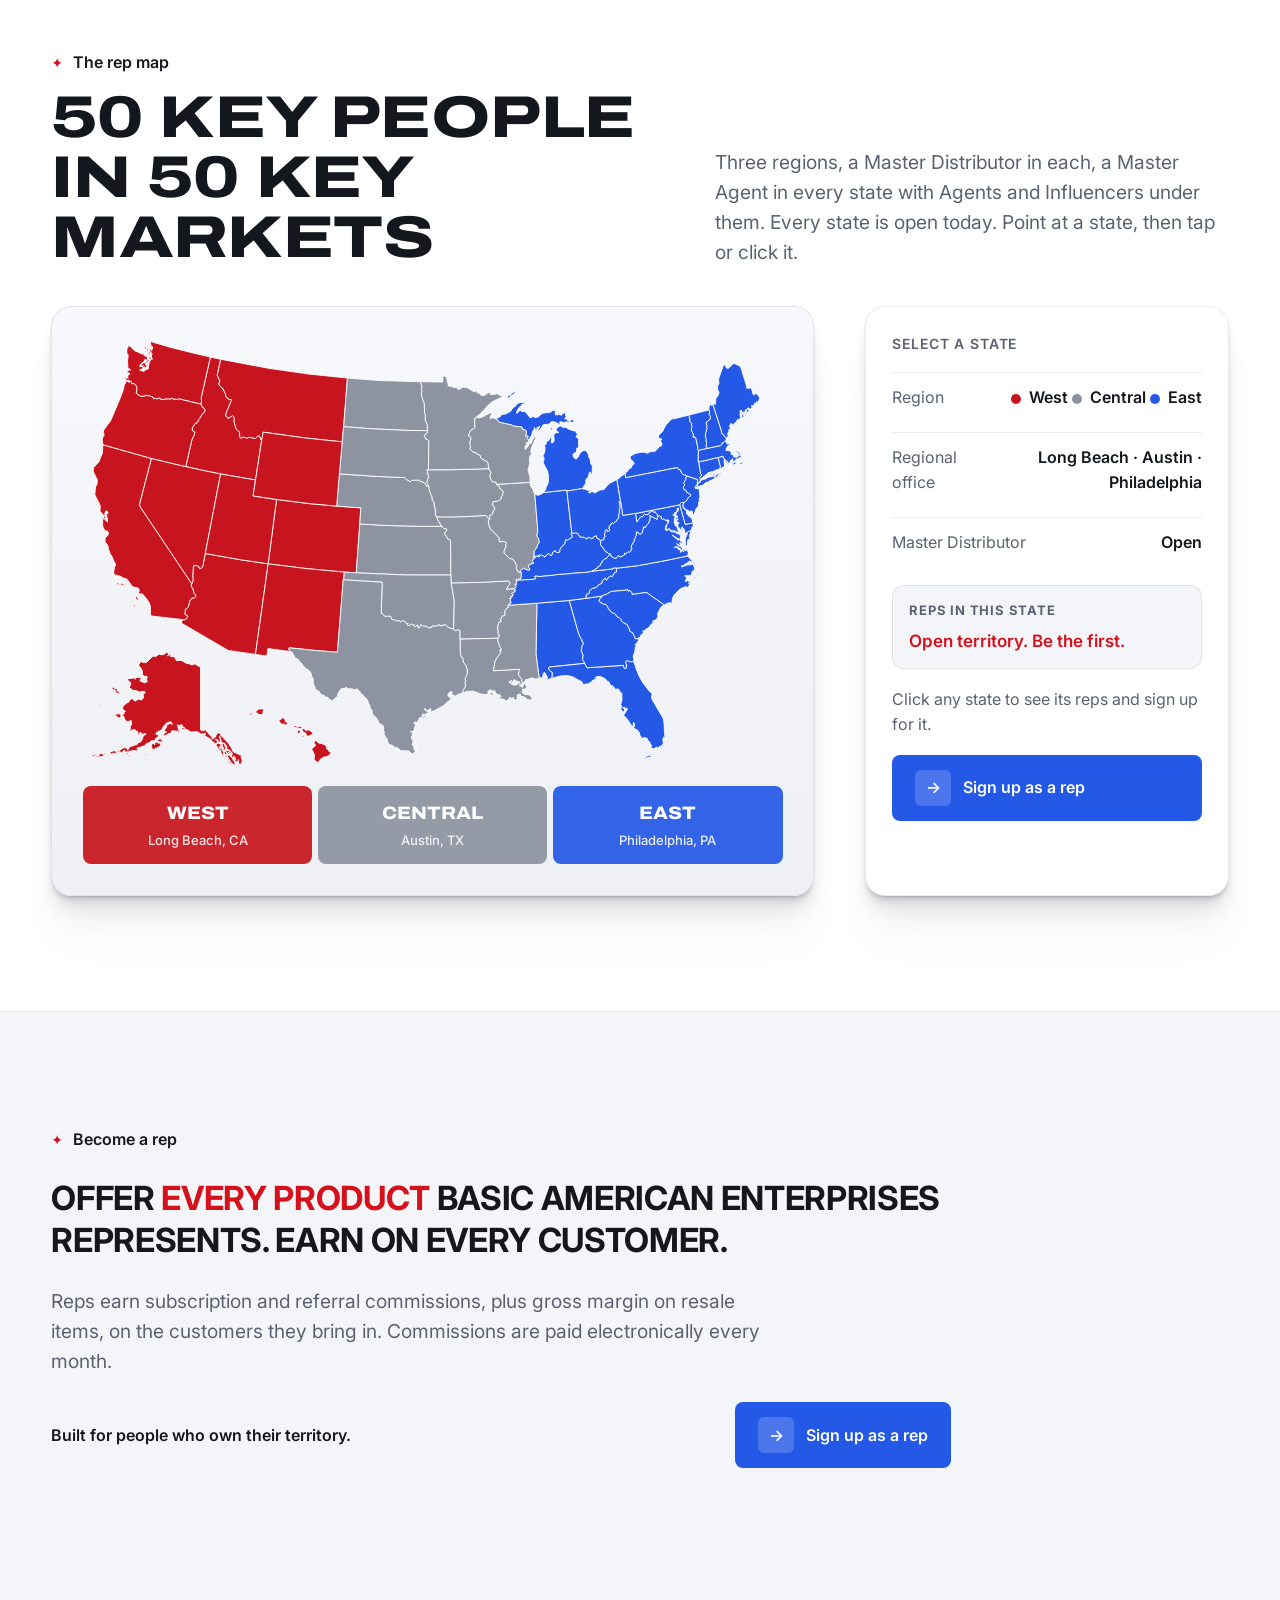
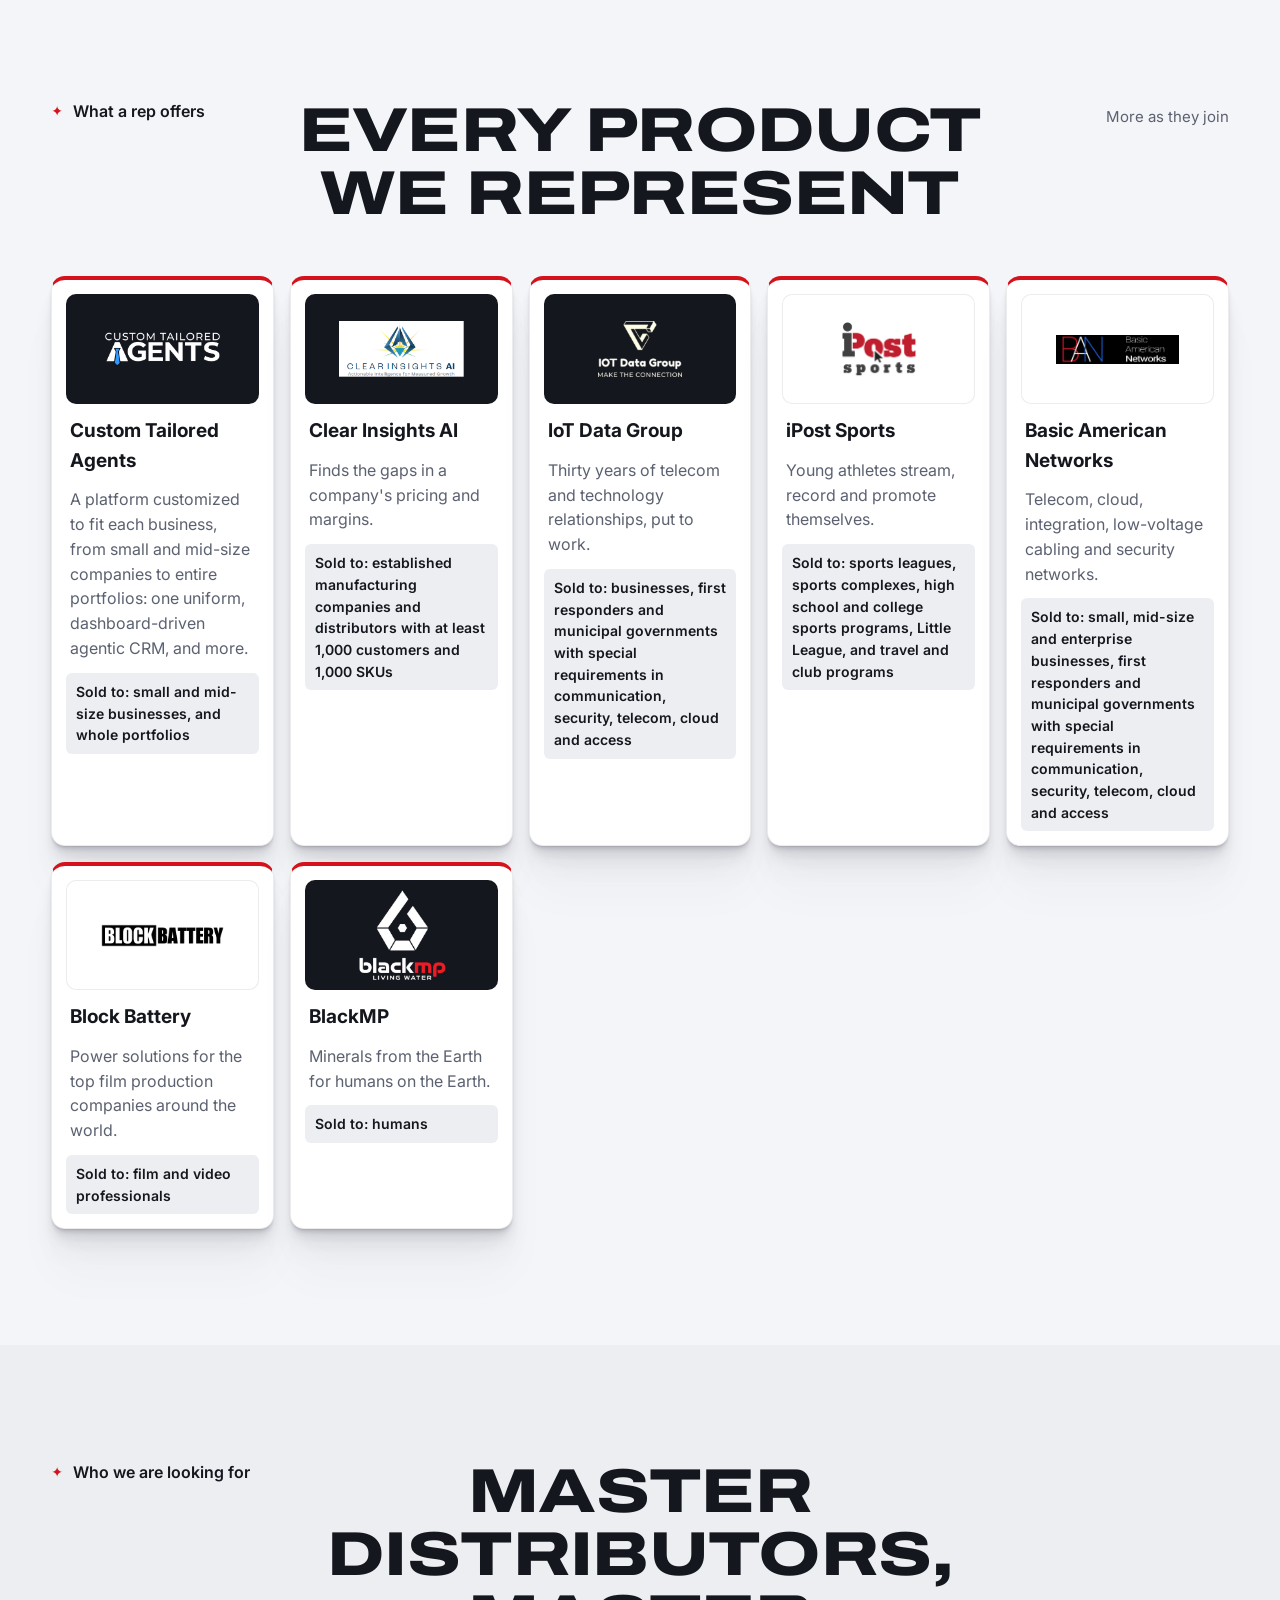
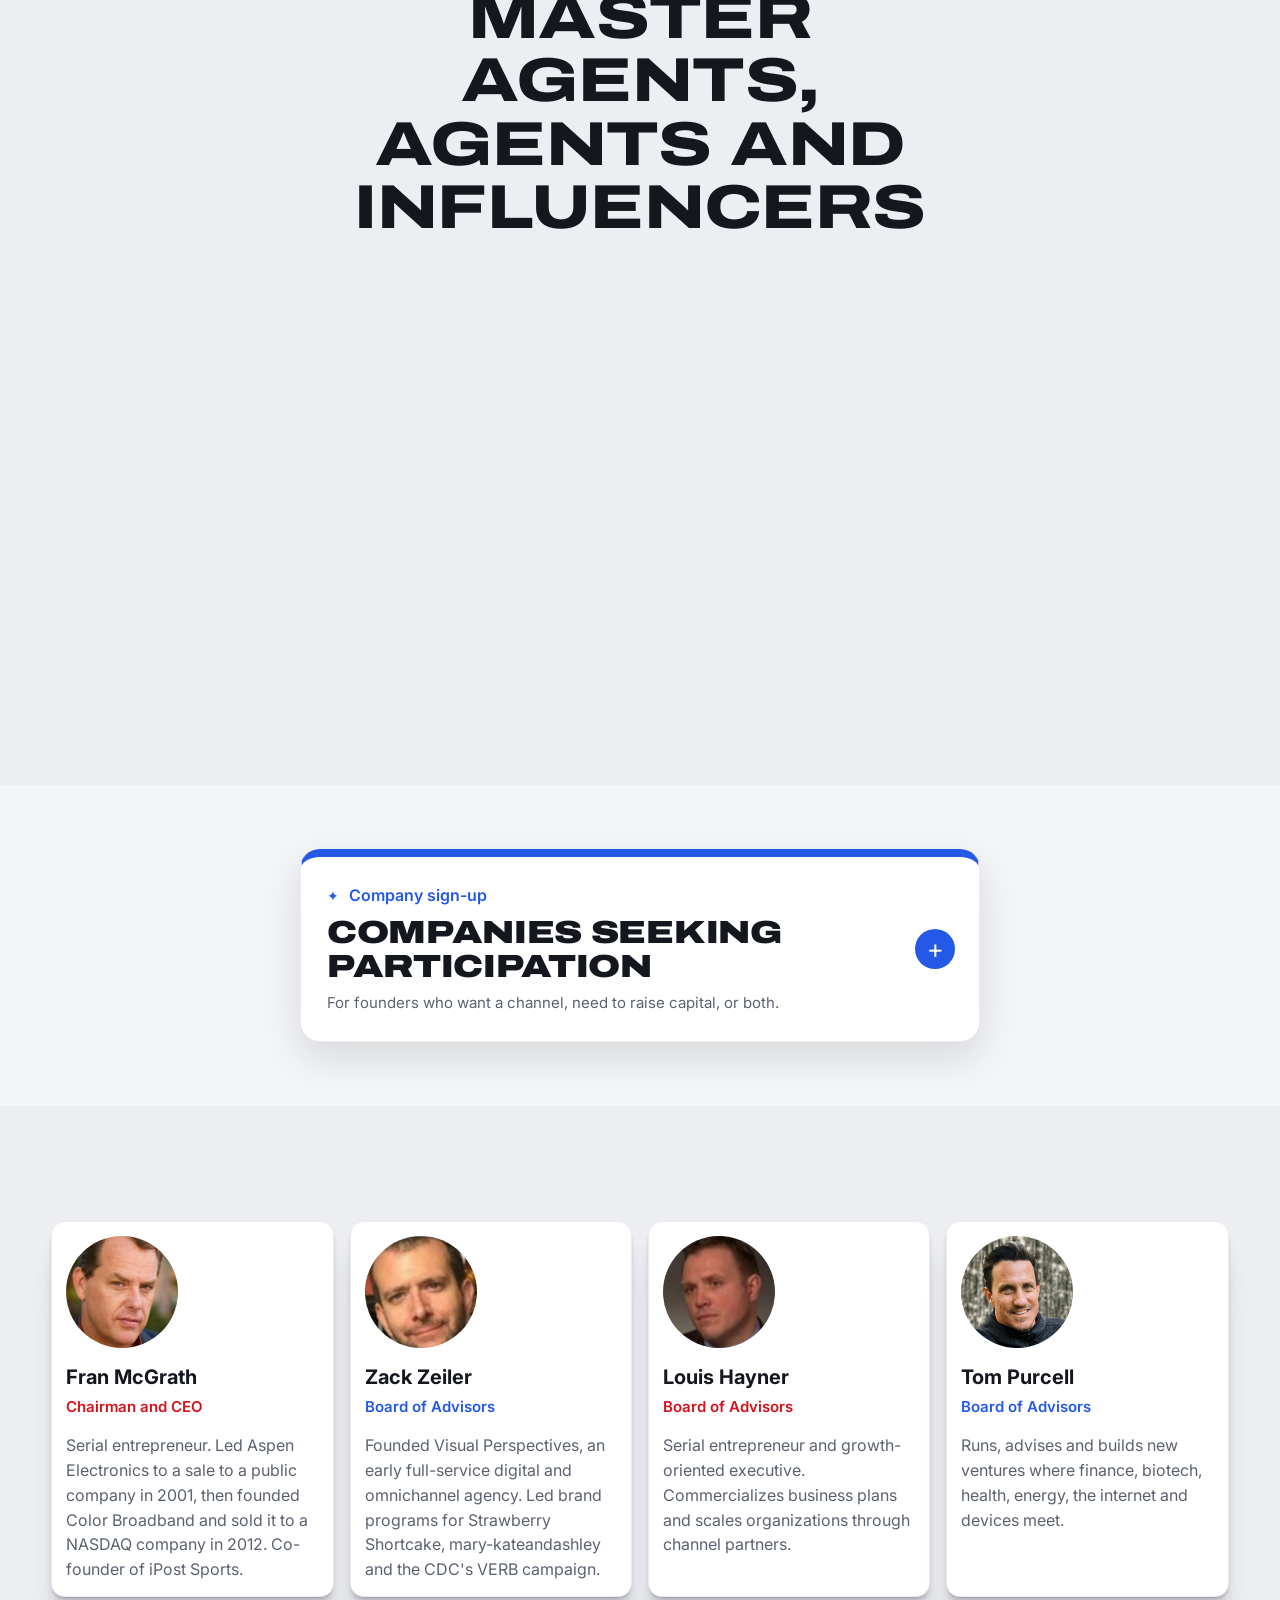
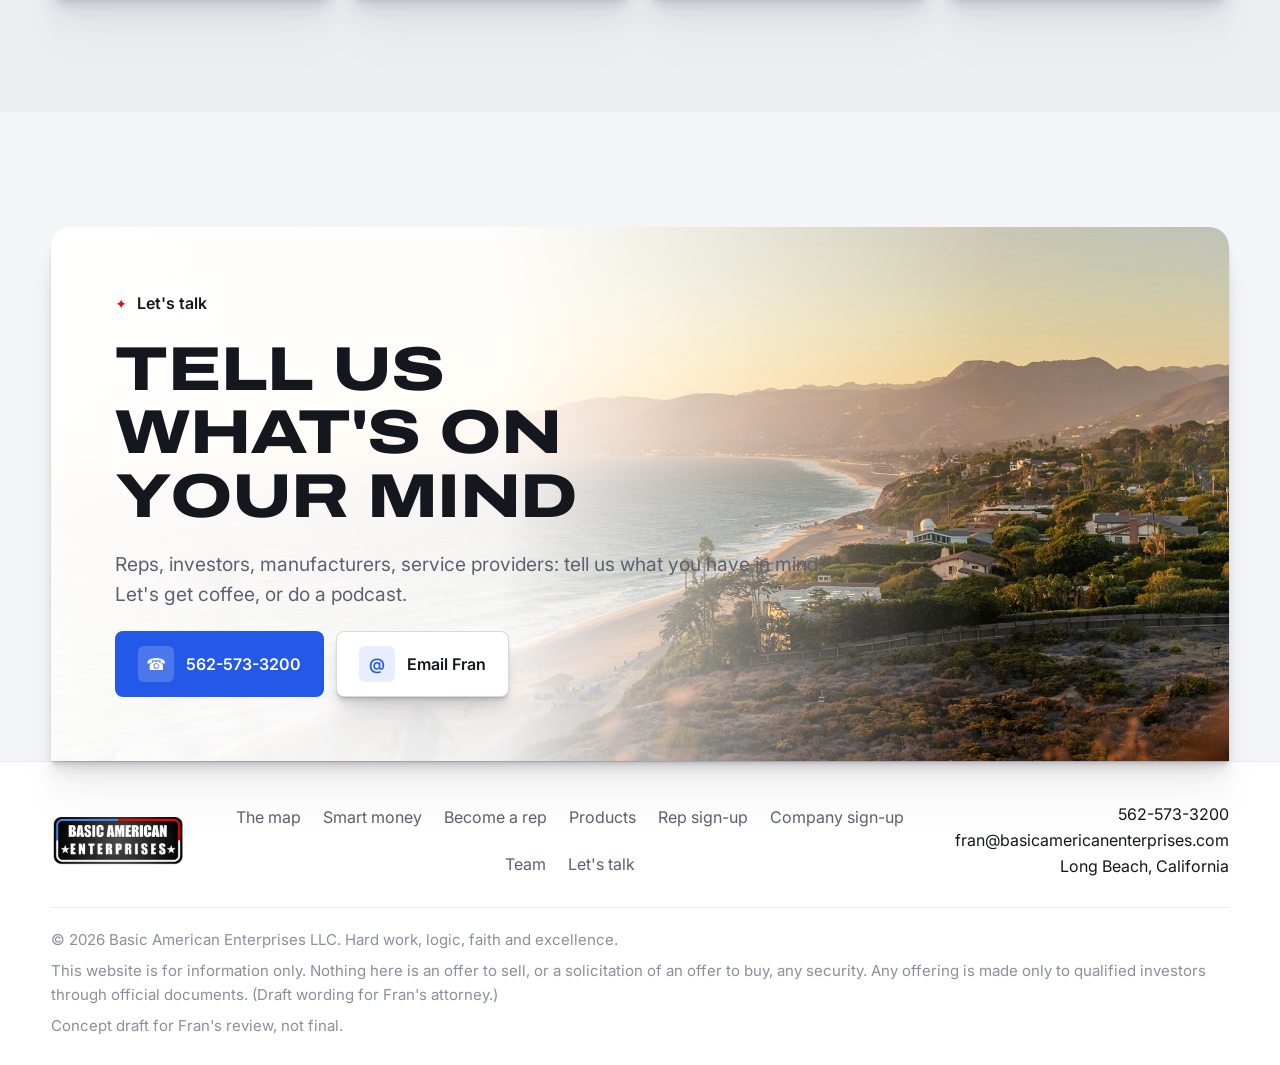
==== commit 7a1e9446: "Live on Vercel; forms, bot shield, product cards, company form (Fran) - Hosted on Vercel (team ipost" ====
--- a/site/index.html
+++ b/site/index.html
@@ -70,7 +70,7 @@
     <div class="top">
       <div class="pitch">
         <span class="eyebrow">Invest in American business</span>
-        <h1 id="heroLine">A network of technologists, professional representation, business, smart strategic capital, and the American Entrepreneurial Spirit.</h1>
+        <h1 id="heroLine">A network of technologists, professional representation, businesses, smart strategic capital, and the American Entrepreneurial Spirit.</h1>
       </div>
       <!-- Rotating Reps / Companies / Investors card removed (Fran, 2026-10-31) -->
     </div>
@@ -181,7 +181,7 @@
       </div>
       <aside class="statepanel" id="statePanel">
         <span class="tag">Select a state</span>
-        <h3 id="spName">All 50 states</h3>
+        <h3 id="spName"></h3>
         <div class="rows">
           <div class="row"><span>Region</span><b id="spRegion"><span class="dot west"></span>West <span class="dot central"></span>Central <span class="dot east"></span>East</b></div>
           <div class="row"><span>Regional office</span><b id="spOffice">Long Beach · Austin · Philadelphia</b></div>
@@ -227,8 +227,8 @@
       <article class="line-card"><div class="art"><img src="assets/logo-iotdatagroup.png" alt="IoT Data Group"></div><h3>IoT Data Group</h3><p>Thirty years of telecom and technology relationships, put to work.</p><span class="who">Sold to: businesses, first responders and municipal governments with special requirements in communication, security, telecom, cloud and access</span></article>
       <article class="line-card"><div class="art lt"><img src="assets/logo-ipost-light.png" alt="iPost Sports"></div><h3>iPost Sports</h3><p>Young athletes stream, record and promote themselves.</p><span class="who">Sold to: sports leagues, sports complexes, high school and college sports programs, Little League, and travel and club programs</span></article>
       <article class="line-card"><div class="art lt"><img src="assets/logo-ban-color.jpg" alt="Basic American Networks"></div><h3>Basic American Networks</h3><p>Telecom, cloud, integration, low-voltage cabling and security networks.</p><span class="who">Sold to: small, mid-size and enterprise businesses, first responders and municipal governments with special requirements in communication, security, telecom, cloud and access</span></article>
-      <article class="line-card"><div class="art lt"><img src="assets/logo-blockbattery.png" alt="Block Battery"></div><h3>Block Battery</h3><span class="who wait">Waiting on Fran: one line, and who it is sold to</span></article>
-      <article class="line-card"><div class="art lt"><img src="assets/logo-blackmp.png" alt="BlackMP"></div><h3>BlackMP</h3><span class="who wait">Waiting on Fran: one line, and who it is sold to</span></article>
+      <article class="line-card"><a class="art lt" href="https://www.blockbattery.com" target="_blank" rel="noopener"><img src="assets/logo-blockbattery.webp" alt="Block Battery"></a><h3><a href="https://www.blockbattery.com" target="_blank" rel="noopener">Block Battery</a></h3><p>Power solutions for the top film production companies around the world.</p><span class="who">Sold to: film and video professionals</span></article>
+      <article class="line-card"><a class="art" href="https://www.blackmp.com" target="_blank" rel="noopener"><img src="assets/logo-blackmp.png" alt="BlackMP"></a><h3><a href="https://www.blackmp.com" target="_blank" rel="noopener">BlackMP</a></h3><p>Minerals from the Earth for humans on the Earth.</p><span class="who">Sold to: humans</span></article>
     </div>
   </div>
 </section>
@@ -329,6 +329,7 @@
 
 <script src="assets/us-states.js"></script>
 <script src="assets/bae.js"></script>
+<script src="assets/send.js"></script>
 <script src="assets/forms.js"></script>
 <script src="assets/doors.js"></script>
 </body>
--- a/site/assets/bae.css
+++ b/site/assets/bae.css
@@ -887,3 +887,35 @@
 .signup-companies .form-dlg .chips label span { padding: 7px 12px; font-size: 14px; }
 .signup-companies .form-dlg .f > span, .signup-companies .form-dlg legend { font-size: 13px; }
 .signup-companies .form-dlg textarea { min-height: 0; }
+
+/* Map box: no "All 50 states" line until a state or region is picked (Fran, 2026-10-31) */
+#spName:empty { display: none; }
+
+/* Four doors at tablet width: room for the long Master Agents line above the stripes (2026-11-01) */
+@media (min-width: 521px) and (max-width: 860px) { .doors4 .doors-row a { min-height: 400px; padding-bottom: 104px; } }
+
+/* Forms send to Fran (2026-11-01): hidden bot trap, hCaptcha box, send error line */
+.form-dlg .h-captcha { min-height: 78px; max-width: 100%; overflow: hidden; }
+@media (max-width: 360px) { .form-dlg .h-captcha { transform: scale(.9); transform-origin: left top; } }
+.form-dlg .hp { position: absolute; left: -9999px; width: 1px; height: 1px; overflow: hidden; }
+.form-dlg .send-err { margin: 0; padding: 10px 12px; border-radius: 8px; background: #FDECEC; color: #8A1016; font-size: 14px; font-weight: 600; }
+
+/* BlackMP card (Fran, 2026-11-01): white logo on a dark tile, linked to blackmp.com; its image has wide margins */
+.line-card a.art { text-decoration: none; }
+.line-card a.art:has(img[src*="logo-blackmp"]) { padding: 6px; }
+.line-card .art img[src*="logo-blackmp"] { max-height: 98px; max-width: 70%; }
+.line-card h3 a { color: inherit; text-decoration: none; }
+.line-card h3 a:hover { text-decoration: underline; }
+
+/* Company sign-up opens from a box (Fran, 2026-11-01) */
+.co-open { display: grid; gap: 8px; width: 100%; max-width: 680px; margin: 0 auto; position: relative; text-align: left; cursor: pointer;
+  background: #fff; border: 1px solid var(--line); border-top: 8px solid var(--blue); border-radius: var(--radius-lg);
+  padding: clamp(18px, 3vw, 26px) clamp(56px, 8vw, 72px) clamp(18px, 3vw, 26px) clamp(18px, 3vw, 26px); box-shadow: 0 16px 40px rgba(14,15,19,.12); font: inherit; color: var(--ink); }
+.co-open:hover { box-shadow: 0 20px 48px rgba(14,15,19,.18); }
+.co-open .co-title { font-size: clamp(22px, 2.8vw, 32px); font-weight: 900; font-variation-settings: "wdth" 125; line-height: 1.05; text-transform: uppercase; }
+.co-open .co-lead { font-size: 15px; color: var(--mute); }
+.co-open .co-plus { position: absolute; right: clamp(16px, 3vw, 24px); top: 50%; transform: translateY(-50%); width: 40px; height: 40px; border-radius: 999px;
+  display: grid; place-items: center; background: var(--blue); color: #fff; font-size: 26px; line-height: 1; transition: transform .2s ease; }
+.co-open.on .co-plus { transform: translateY(-50%) rotate(45deg); }
+.co-open.on { border-bottom-left-radius: 0; border-bottom-right-radius: 0; box-shadow: none; }
+.signup-companies .co-open.on + .form-dlg { border-top: 0; border-top-left-radius: 0; border-top-right-radius: 0; }
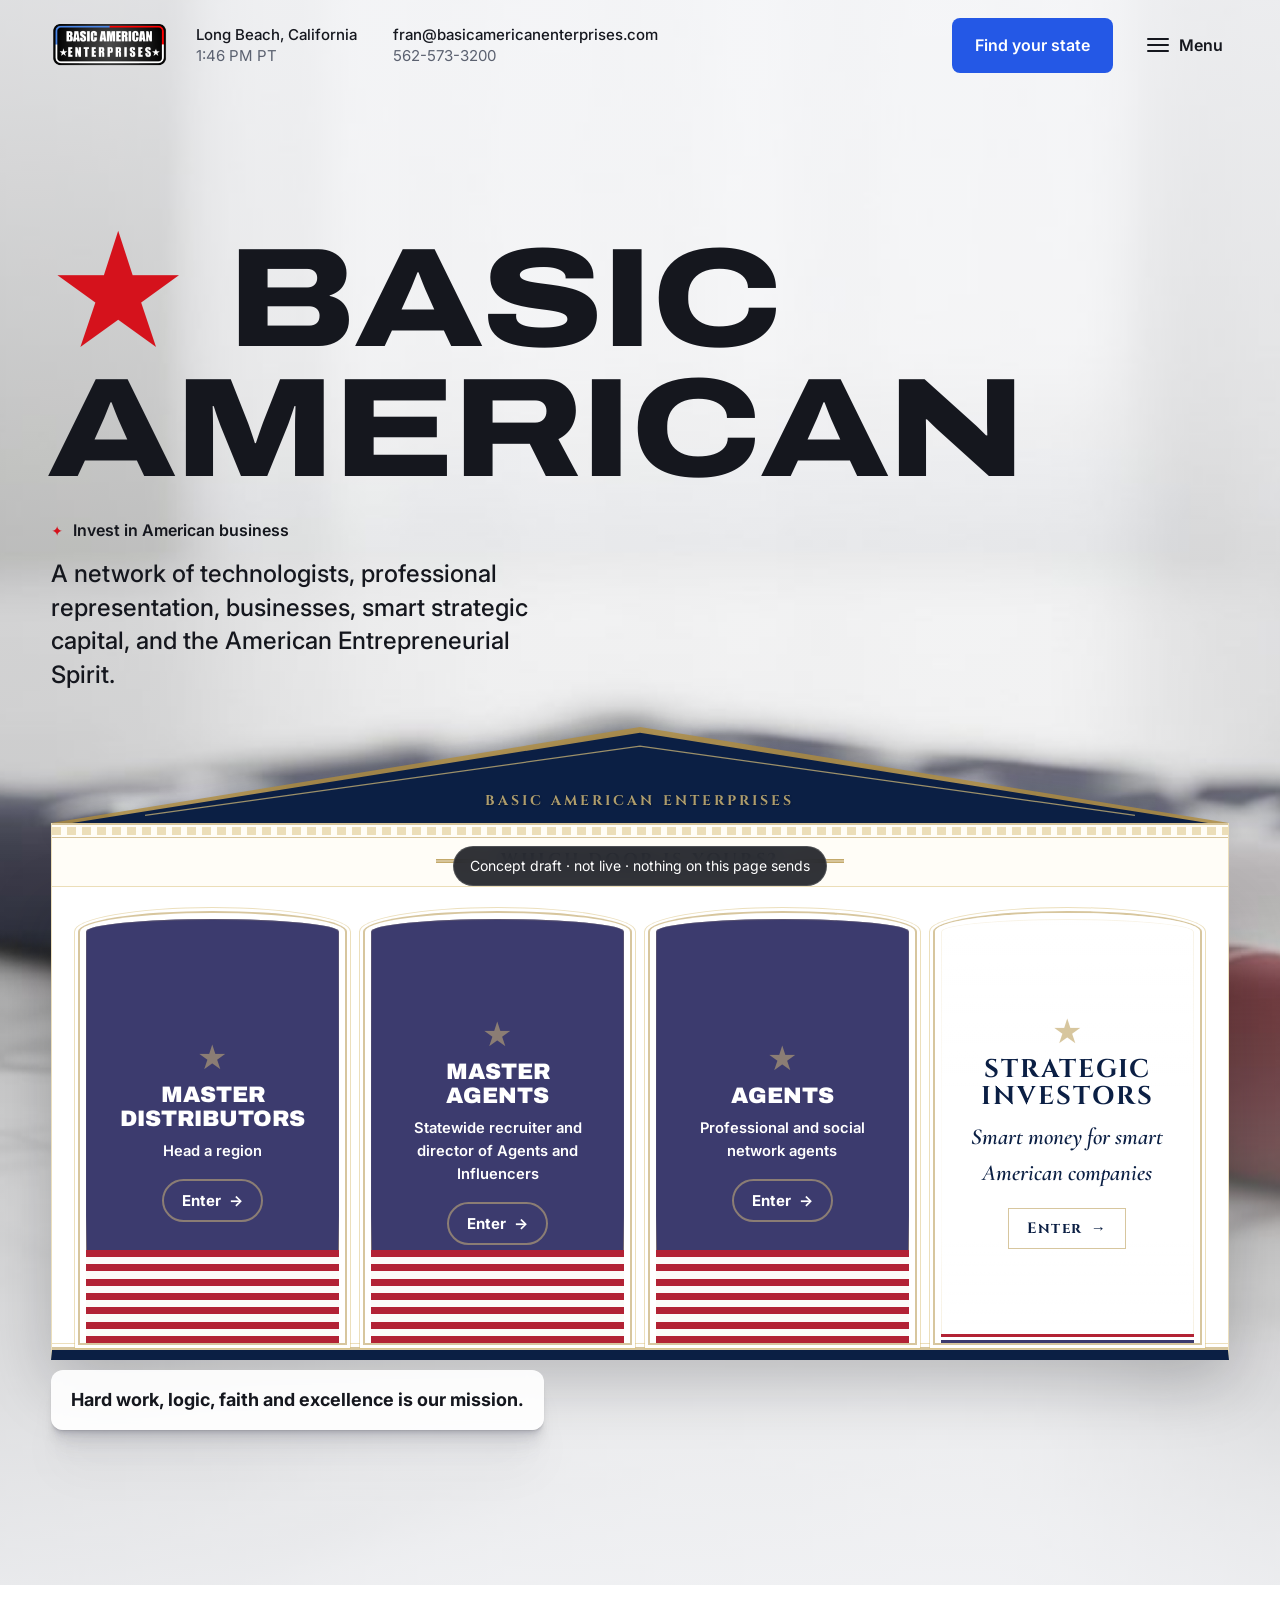
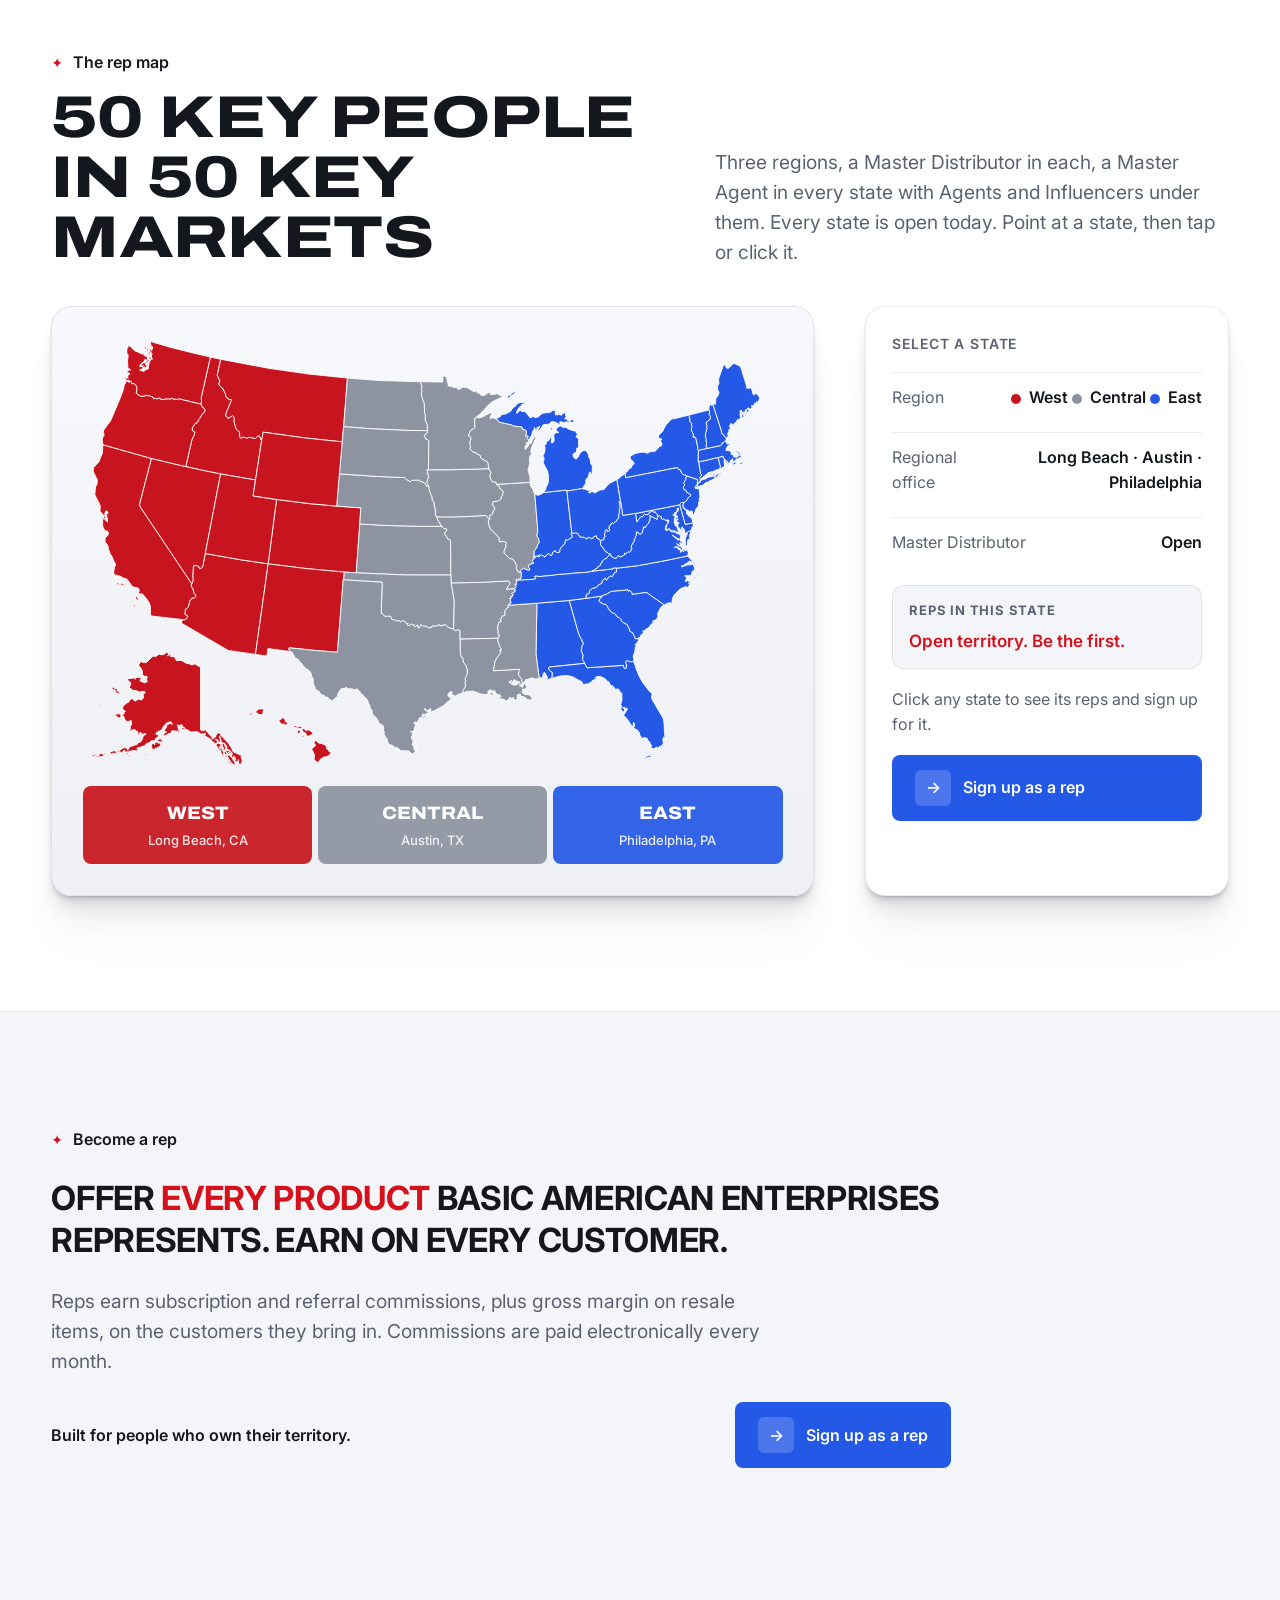
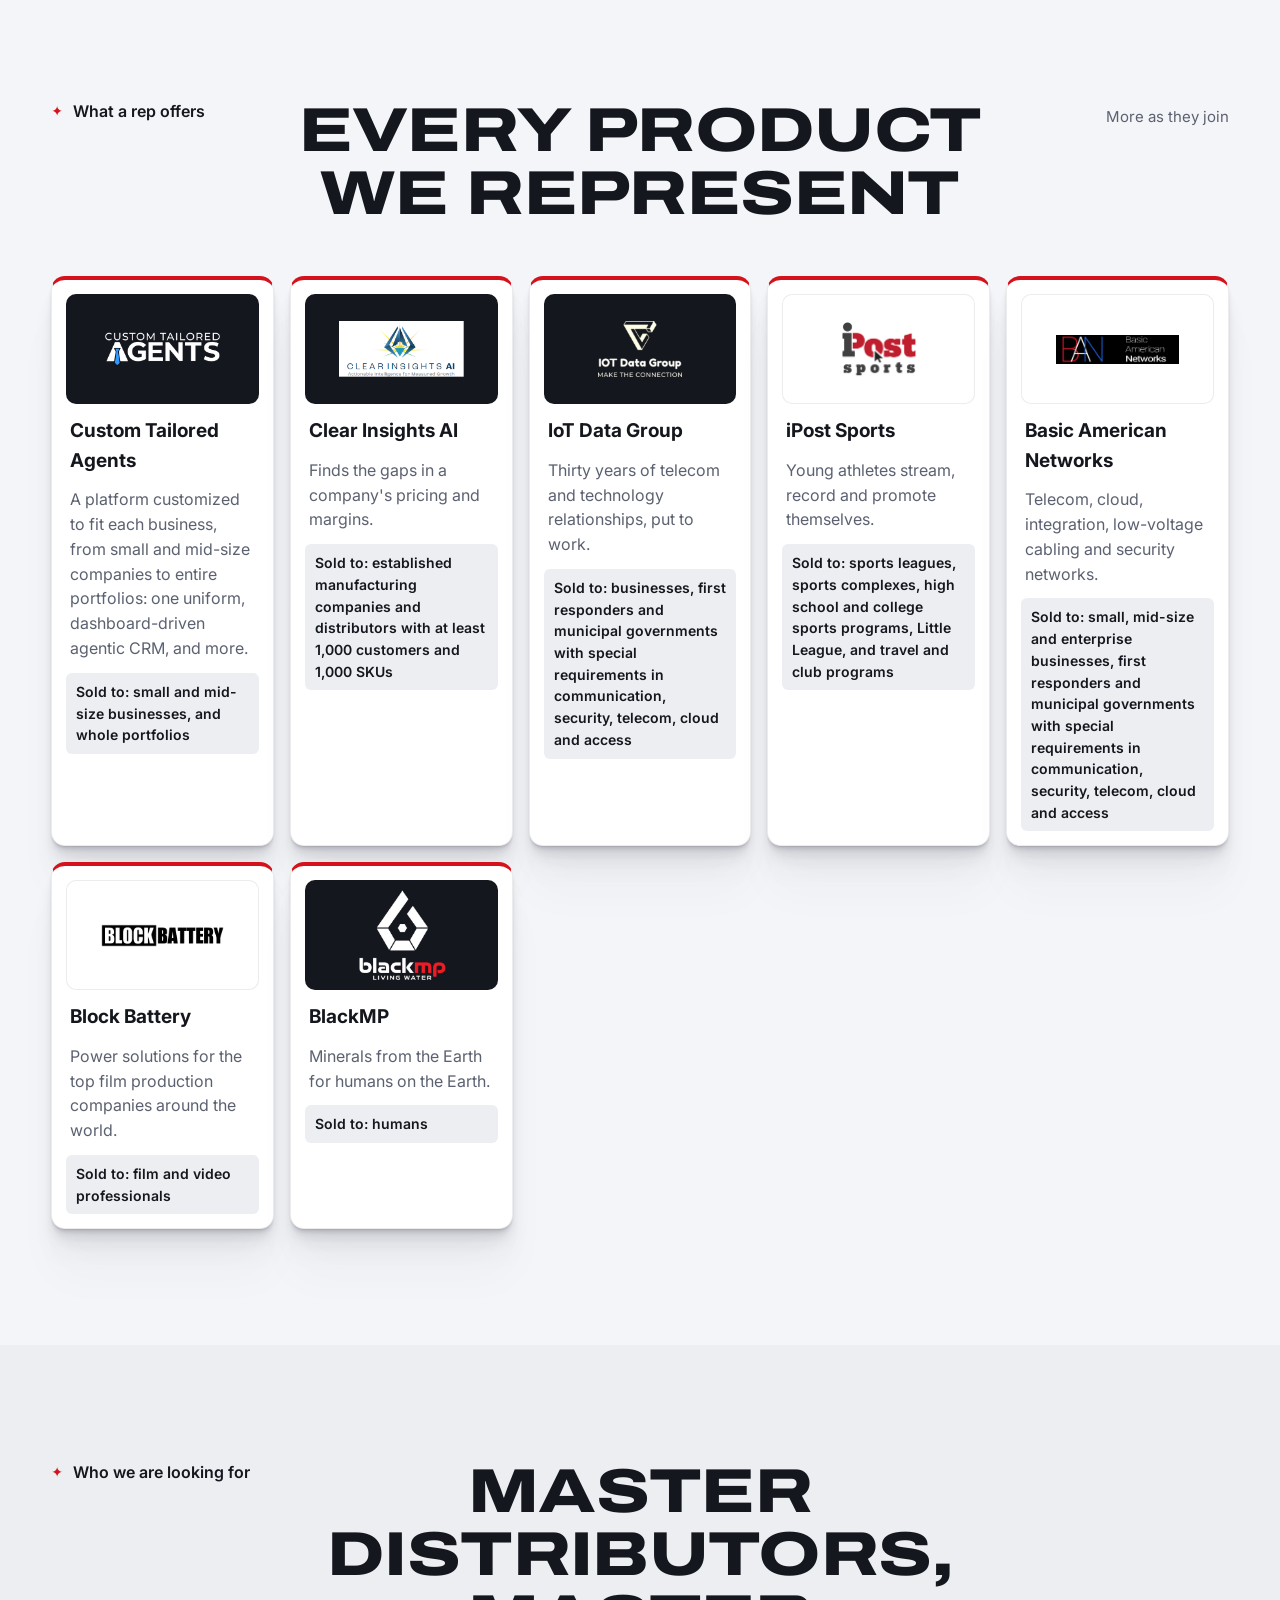
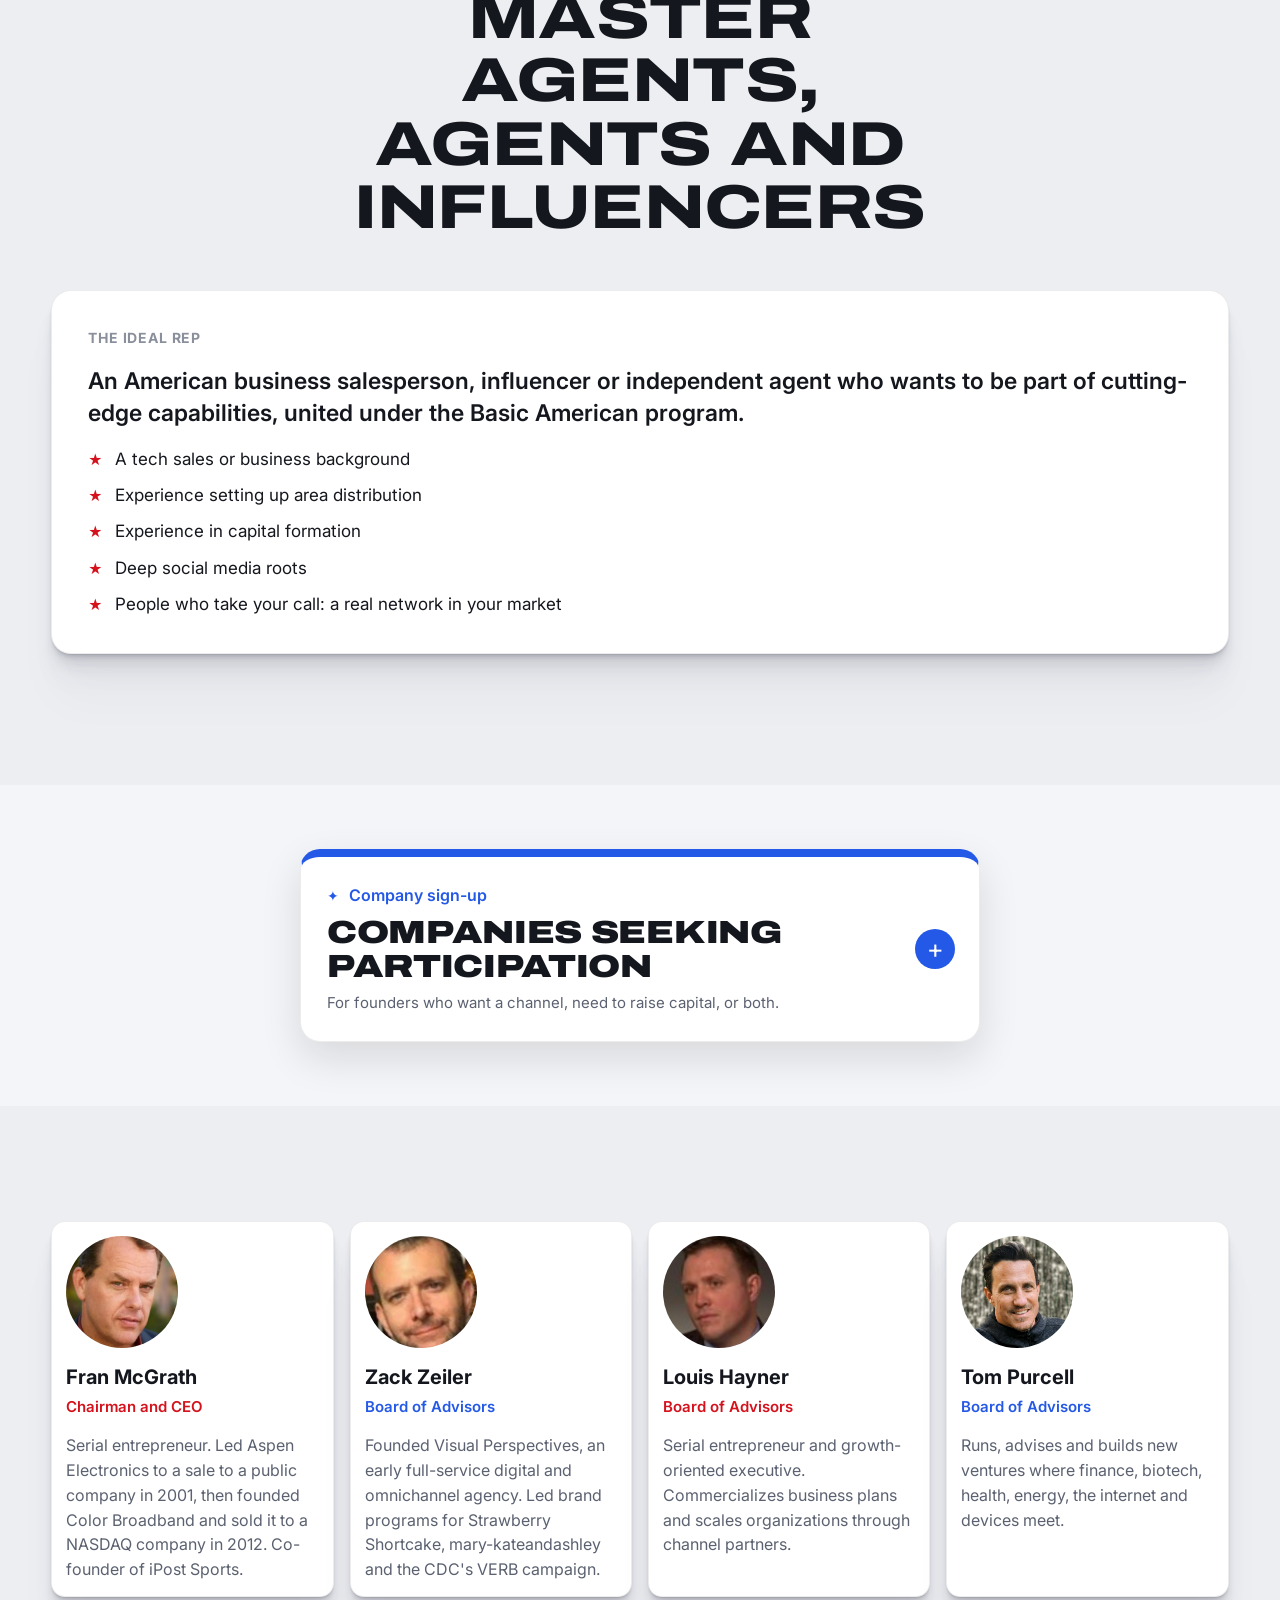
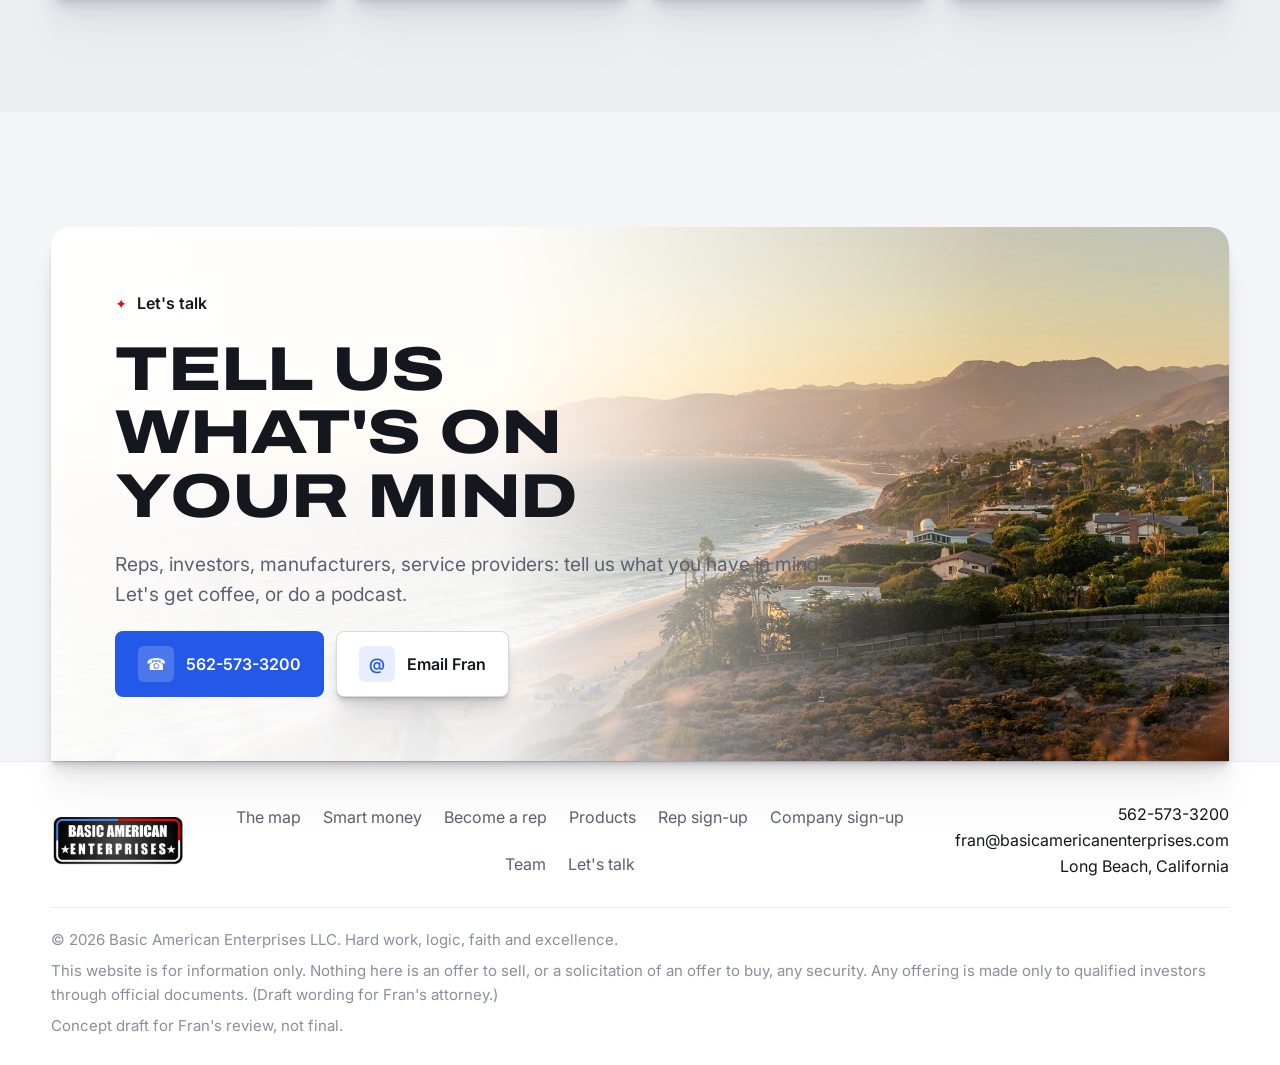
==== commit 73eaf7a8: "Door pages with their own addresses; Master Agents wording (Fran) - Each door opens its own page: #m" ====
--- a/site/index.html
+++ b/site/index.html
@@ -45,7 +45,7 @@
   <button class="close" id="menuClose" aria-label="Close menu">×</button>
   <nav>
     <a href="#map" class="r">The map</a>
-    <a href="#capital" class="b">Smart money</a>
+    <a href="#investors" class="b">Smart money</a>
     <a href="#reps" class="r">Become a rep</a>
     <a href="#products" class="r">Products</a>
     <a href="#signup-reps" class="r">Rep sign-up</a>
@@ -82,33 +82,31 @@
       <div class="roof"><span>Basic American Enterprises</span></div>
       <p class="pick">Which door is yours?</p>
       <div class="doors-row">
-      <a class="split-dist" href="#doorPanel" data-door="md" aria-controls="doorPanel" aria-expanded="false">
+      <a class="split-dist" href="#master-distributors" data-door="md">
         <span class="sp-star">★</span>
         <span class="sp-k">Master<br>Distributors</span>
         <span class="sp-s">Head a region</span>
         <span class="sp-go">Enter <i>→</i></span>
       </a>
-      <a class="split-dist" href="#doorPanel" data-door="ma" aria-controls="doorPanel" aria-expanded="false">
+      <a class="split-dist" href="#master-agents" data-door="ma">
         <span class="sp-star">★</span>
         <span class="sp-k">Master<br>Agents</span>
-        <span class="sp-s">Statewide Master Agent, recruiter and director of Agents and Influencers</span>
+        <span class="sp-s">Statewide recruiter and director of Agents and Influencers</span>
         <span class="sp-go">Enter <i>→</i></span>
       </a>
-      <a class="split-dist" href="#doorPanel" data-door="ag" aria-controls="doorPanel" aria-expanded="false">
+      <a class="split-dist" href="#agents" data-door="ag">
         <span class="sp-star">★</span>
         <span class="sp-k">Agents</span>
         <span class="sp-s">Professional and social network agents</span>
         <span class="sp-go">Enter <i>→</i></span>
       </a>
-      <a class="split-cap" href="#doorPanel" data-door="inv" aria-controls="doorPanel" aria-expanded="false">
+      <a class="split-cap" href="#investors" data-door="inv">
         <span class="sp-star">★</span>
         <span class="sp-k">Strategic<br>Investors</span>
         <span class="sp-s">Smart money for smart American companies</span>
         <span class="sp-go">Enter <i>→</i></span>
       </a>
       </div>
-      <!-- Door panel (Fran, 2026-10-31): filled by assets/doors.js with the door's explainer, then its inquiry form -->
-      <div class="door-panel" id="doorPanel" hidden></div>
     </div>
 
     <div class="bottom">
@@ -117,7 +115,16 @@
   </div>
 </section>
 
-<!-- CAPITAL (Fran, 2026-10-31): hidden until the Strategic Investors door opens it, right under the doors; the investor inquiry follows (doors.js) -->
+<!-- DOOR PAGES (Fran, 2026-11-01): a door opens its own page (#master-distributors, #master-agents, #agents,
+     #investors). The rest of the home page is hidden; assets/doors.js fills in the explainer and the form. -->
+<section class="door-page" id="doorPage" hidden>
+  <div class="wrap">
+    <a class="dp-back" href="#top"><span aria-hidden="true">←</span> Back to home</a>
+    <div id="doorPageBody"></div>
+  </div>
+</section>
+
+<!-- CAPITAL (Fran, 2026-10-31): the Strategic Investors page; hidden until #investors opens it; the investor inquiry follows (doors.js) -->
 <div class="capital-part" id="capitalPart" hidden>
 <!-- ============ PART TWO: CAPITAL ============ -->
 <div class="part blue coast coast-band chapter" id="capital" style="--coast:url('/assets/coast-bigsur-highway1.jpg')">
@@ -308,7 +315,7 @@
   <div class="wrap">
     <div class="top">
       <img src="assets/bae-logo.png" alt="Basic American Enterprises">
-      <nav><a href="#map">The map</a><a href="#capital">Smart money</a><a href="#reps">Become a rep</a><a href="#products">Products</a><a href="#signup-reps">Rep sign-up</a><a href="#signup-companies">Company sign-up</a><a href="#team">Team</a><a href="#talk">Let's talk</a></nav>
+      <nav><a href="#map">The map</a><a href="#investors">Smart money</a><a href="#reps">Become a rep</a><a href="#products">Products</a><a href="#signup-reps">Rep sign-up</a><a href="#signup-companies">Company sign-up</a><a href="#team">Team</a><a href="#talk">Let's talk</a></nav>
       <div class="contact"><a href="tel:+15625733200">562-573-3200</a><a href="mailto:fran@basicamericanenterprises.com">fran@basicamericanenterprises.com</a><span>Long Beach, California</span></div>
     </div>
     <div class="legal">
--- a/site/assets/bae.css
+++ b/site/assets/bae.css
@@ -919,3 +919,17 @@
 .co-open.on .co-plus { transform: translateY(-50%) rotate(45deg); }
 .co-open.on { border-bottom-left-radius: 0; border-bottom-right-radius: 0; box-shadow: none; }
 .signup-companies .co-open.on + .form-dlg { border-top: 0; border-top-left-radius: 0; border-top-right-radius: 0; }
+
+/* Door pages (Fran, 2026-11-01): a door opens its own page; the rest of the home page is hidden */
+body.door-mode main > *:not(#doorPage):not(#capitalPart) { display: none !important; }
+.door-page[hidden] { display: none; }
+.door-page { padding: clamp(96px, 12vw, 128px) 0 clamp(28px, 4vw, 48px); background: var(--bg-2, #F4F5F8); }
+body.door-mode #capitalPart:not([hidden]) ~ * { display: none !important; }
+.dp-back { display: inline-flex; align-items: center; gap: 8px; margin-bottom: 18px; padding: 10px 16px; border-radius: 999px;
+  background: #fff; border: 1px solid var(--line-2); color: var(--ink); font-weight: 700; font-size: 15px; text-decoration: none; box-shadow: var(--shadow); }
+.dp-back:hover { border-color: var(--blue); color: var(--blue); }
+.door-page .door-panel { box-shadow: 0 24px 60px rgba(14,15,19,.12); }
+.door-page h1.dp-title { font-size: clamp(26px, 3.4vw, 40px); }
+/* Investors: the back link sits above the Capital banner */
+body.door-mode .door-page:has(#doorPageBody:empty) { padding-bottom: 0; }
+body.door-mode .door-page:has(#doorPageBody:empty) + #capitalPart #capital { margin-top: 0; }
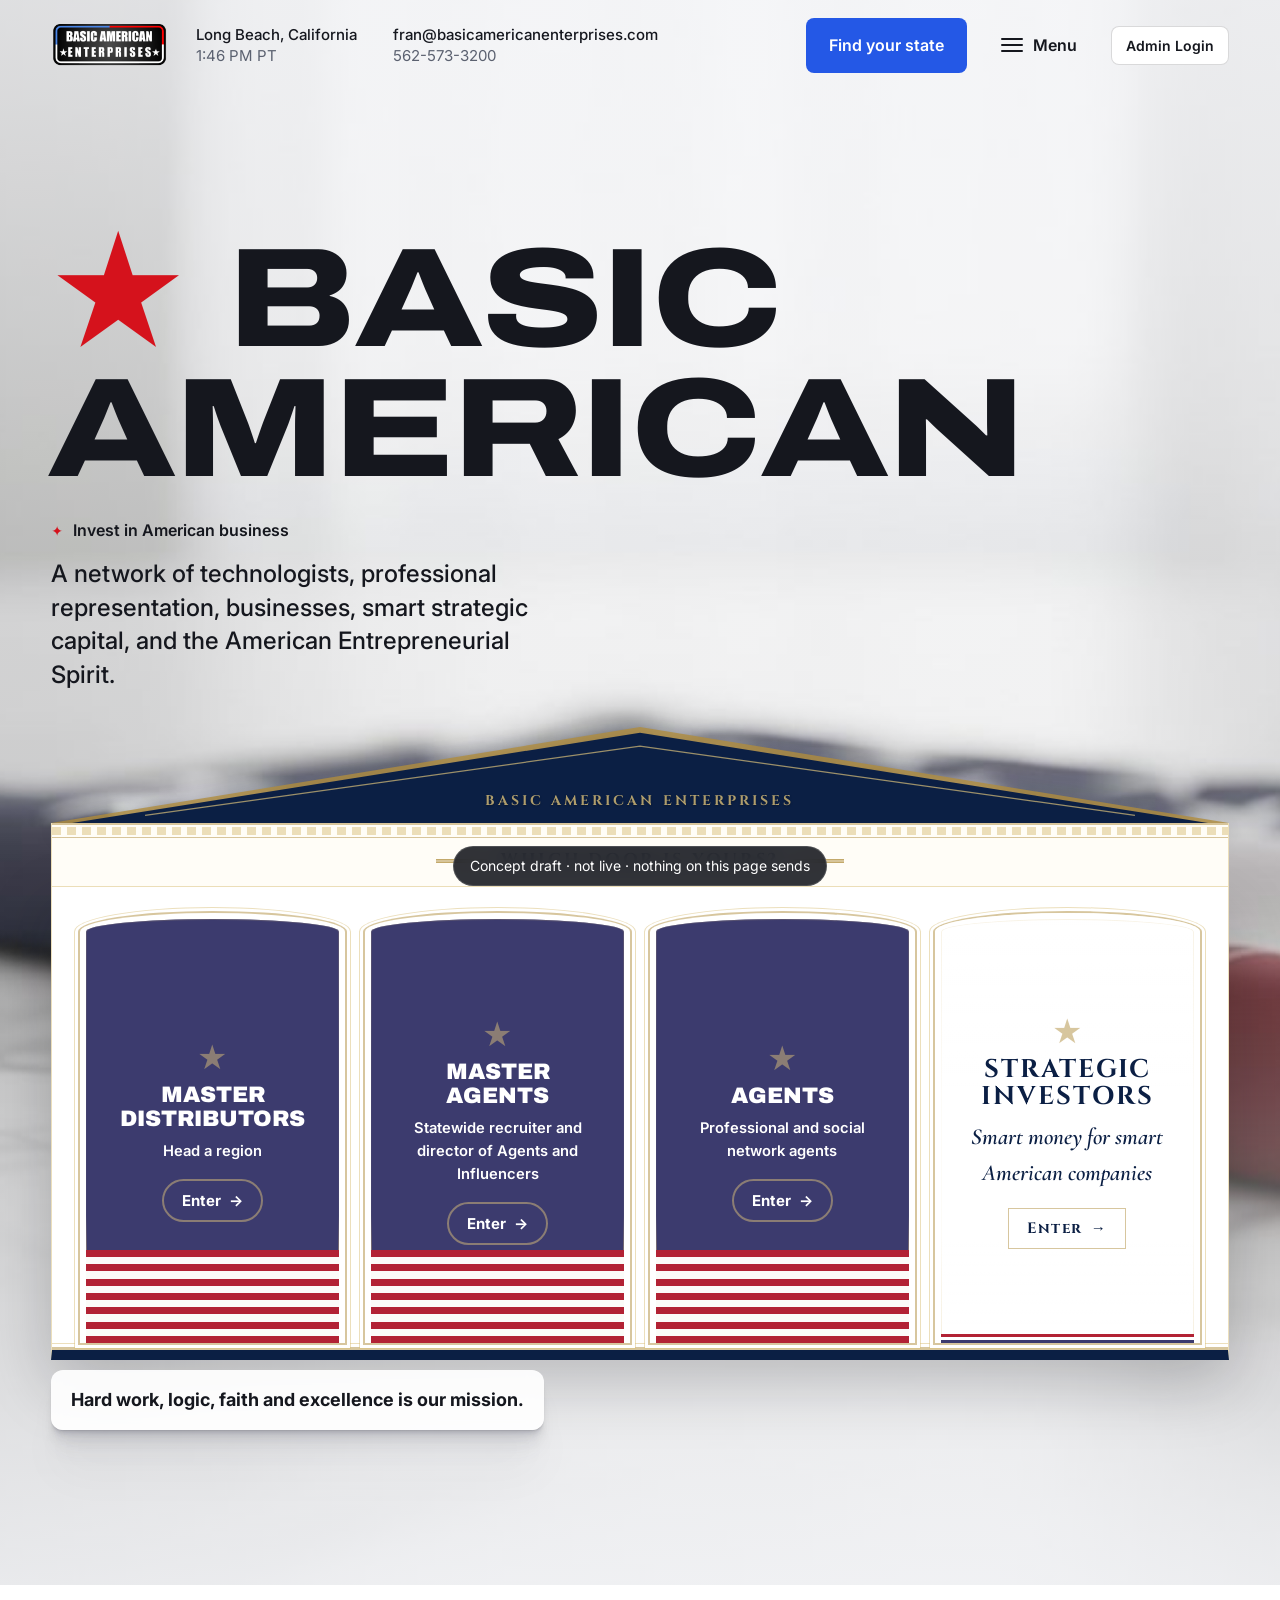
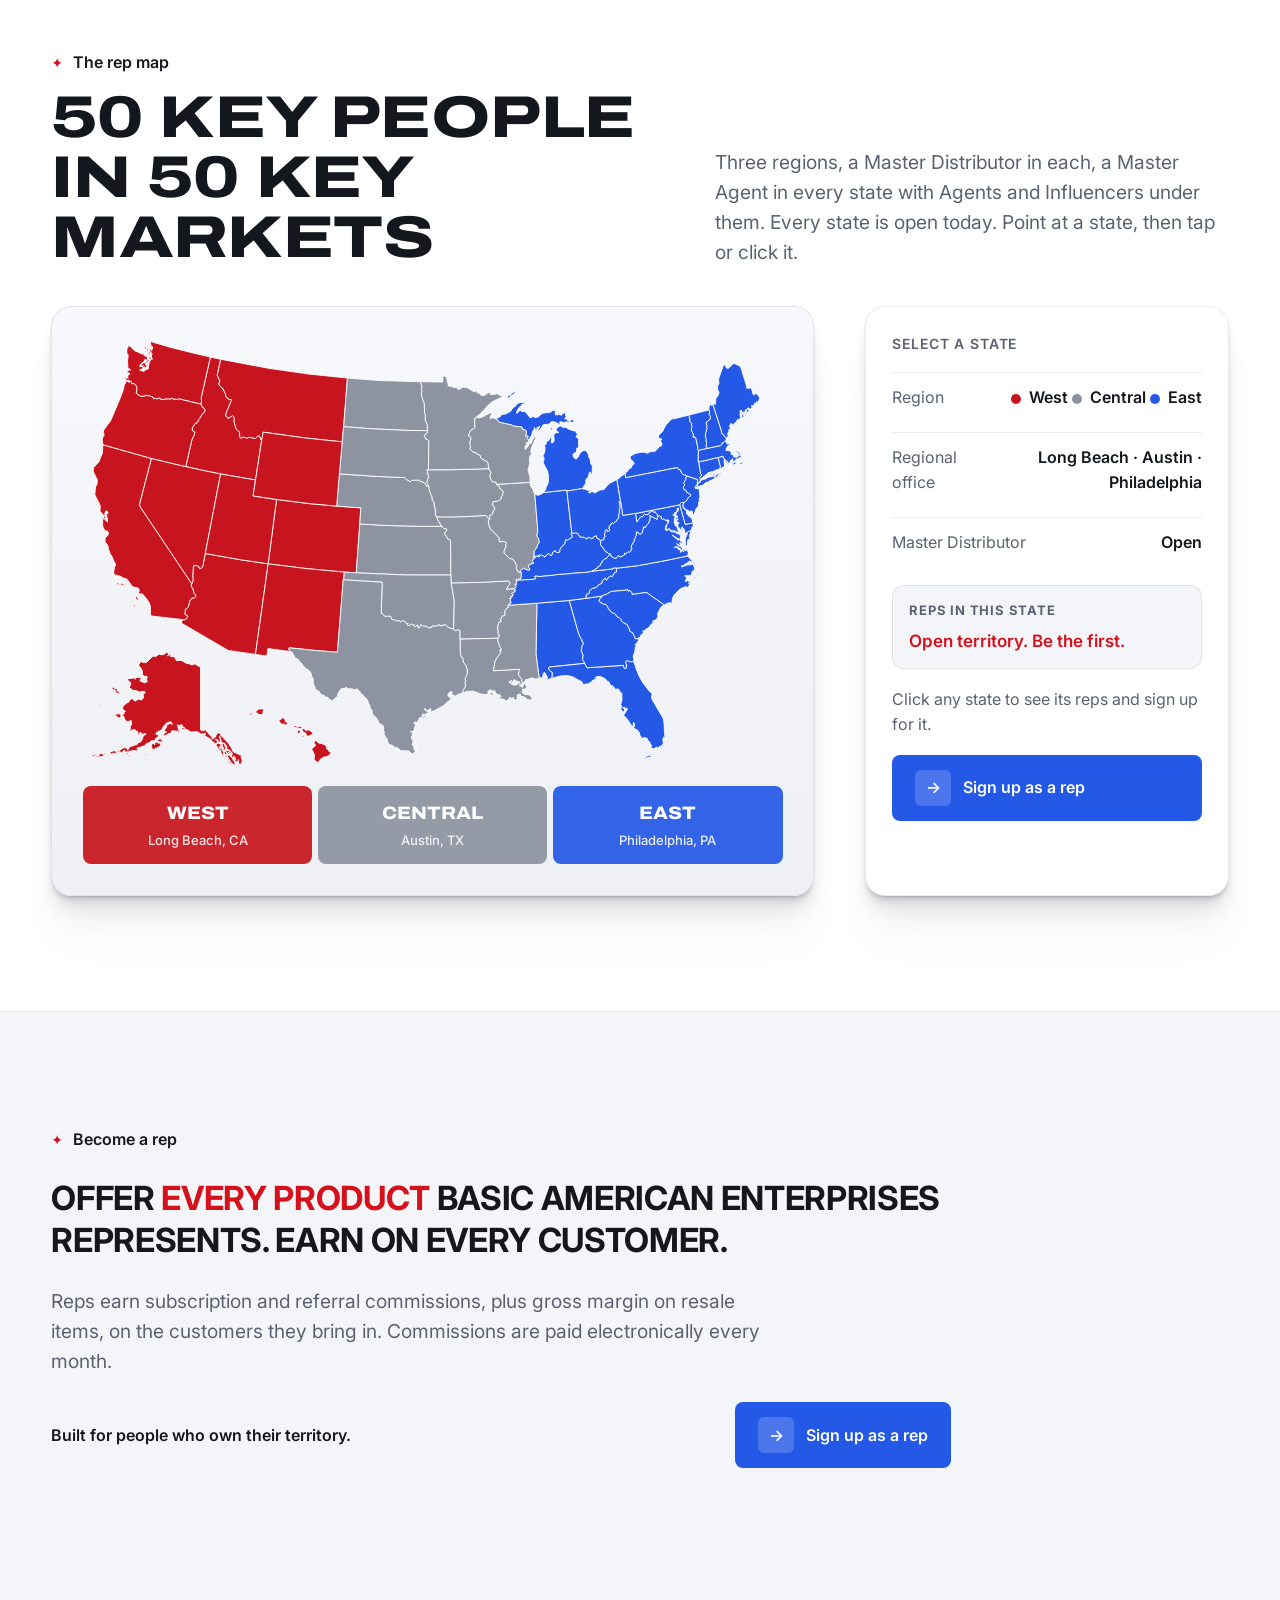
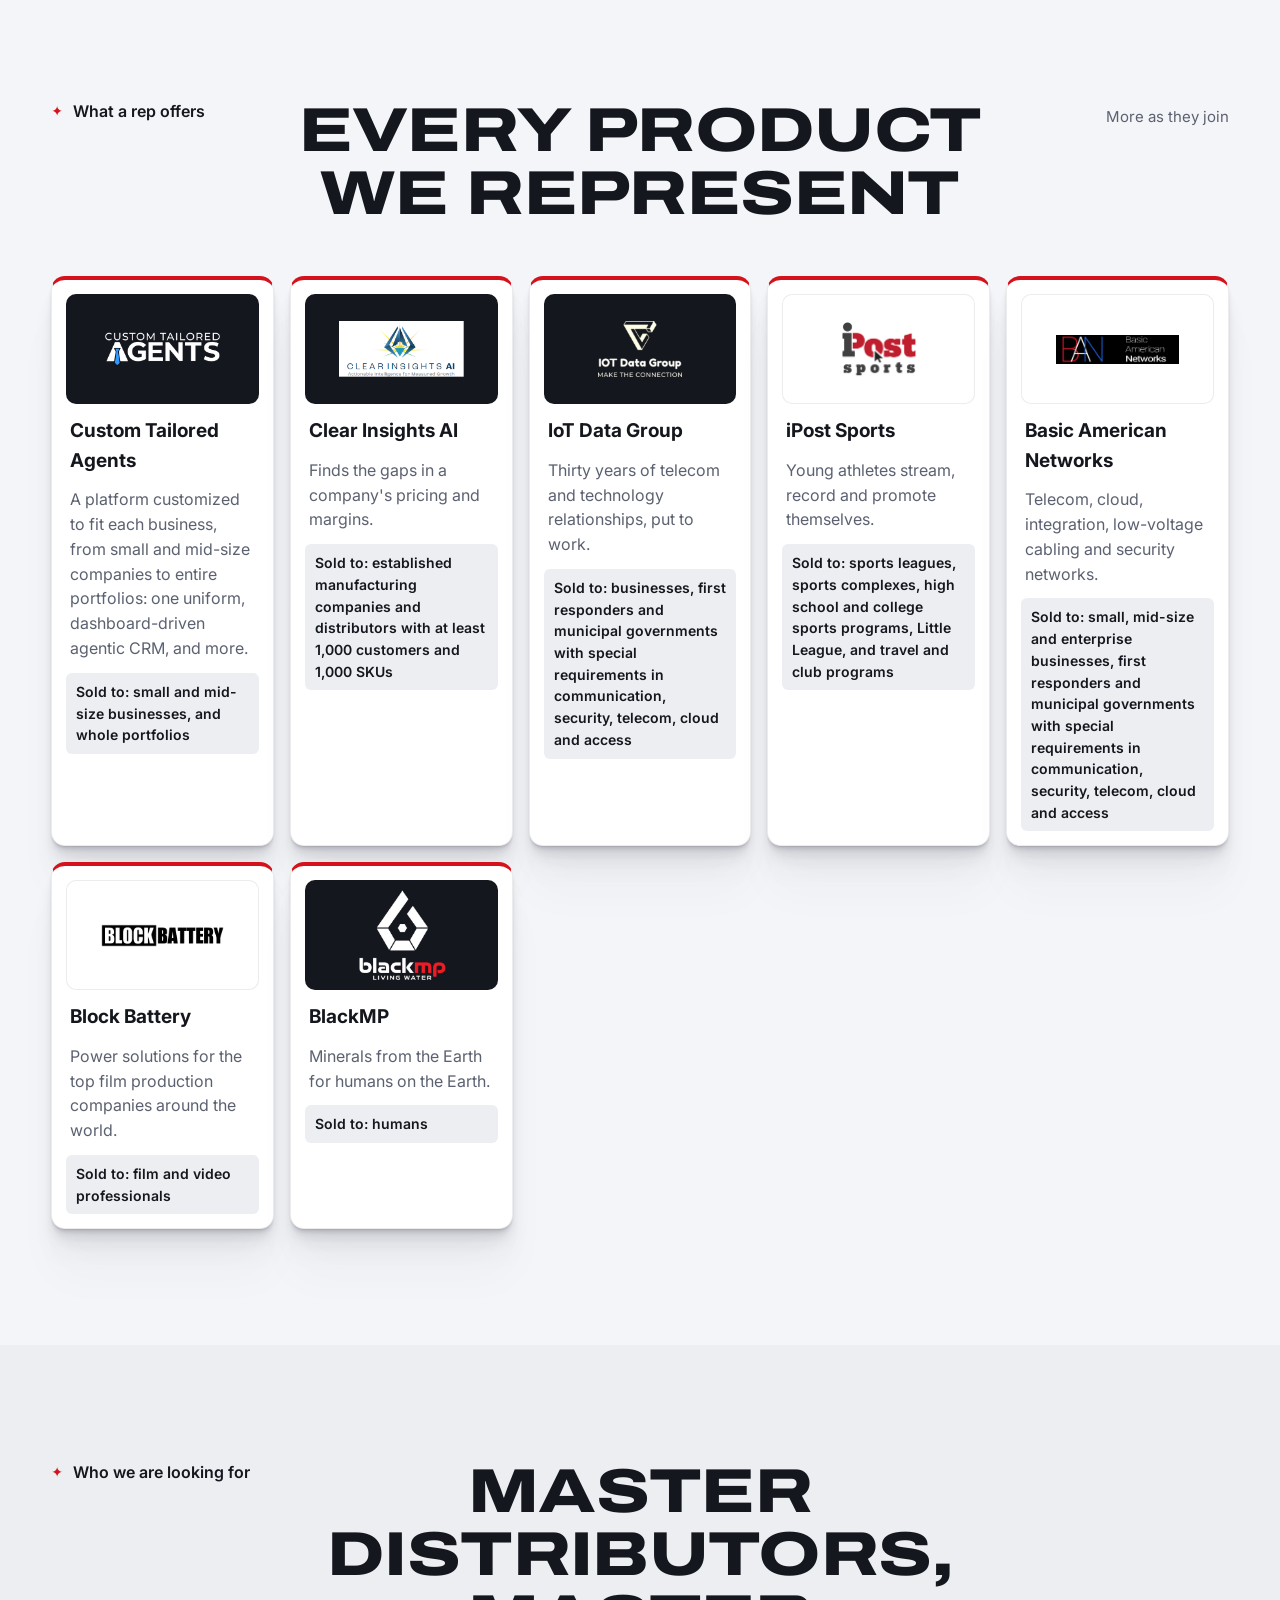
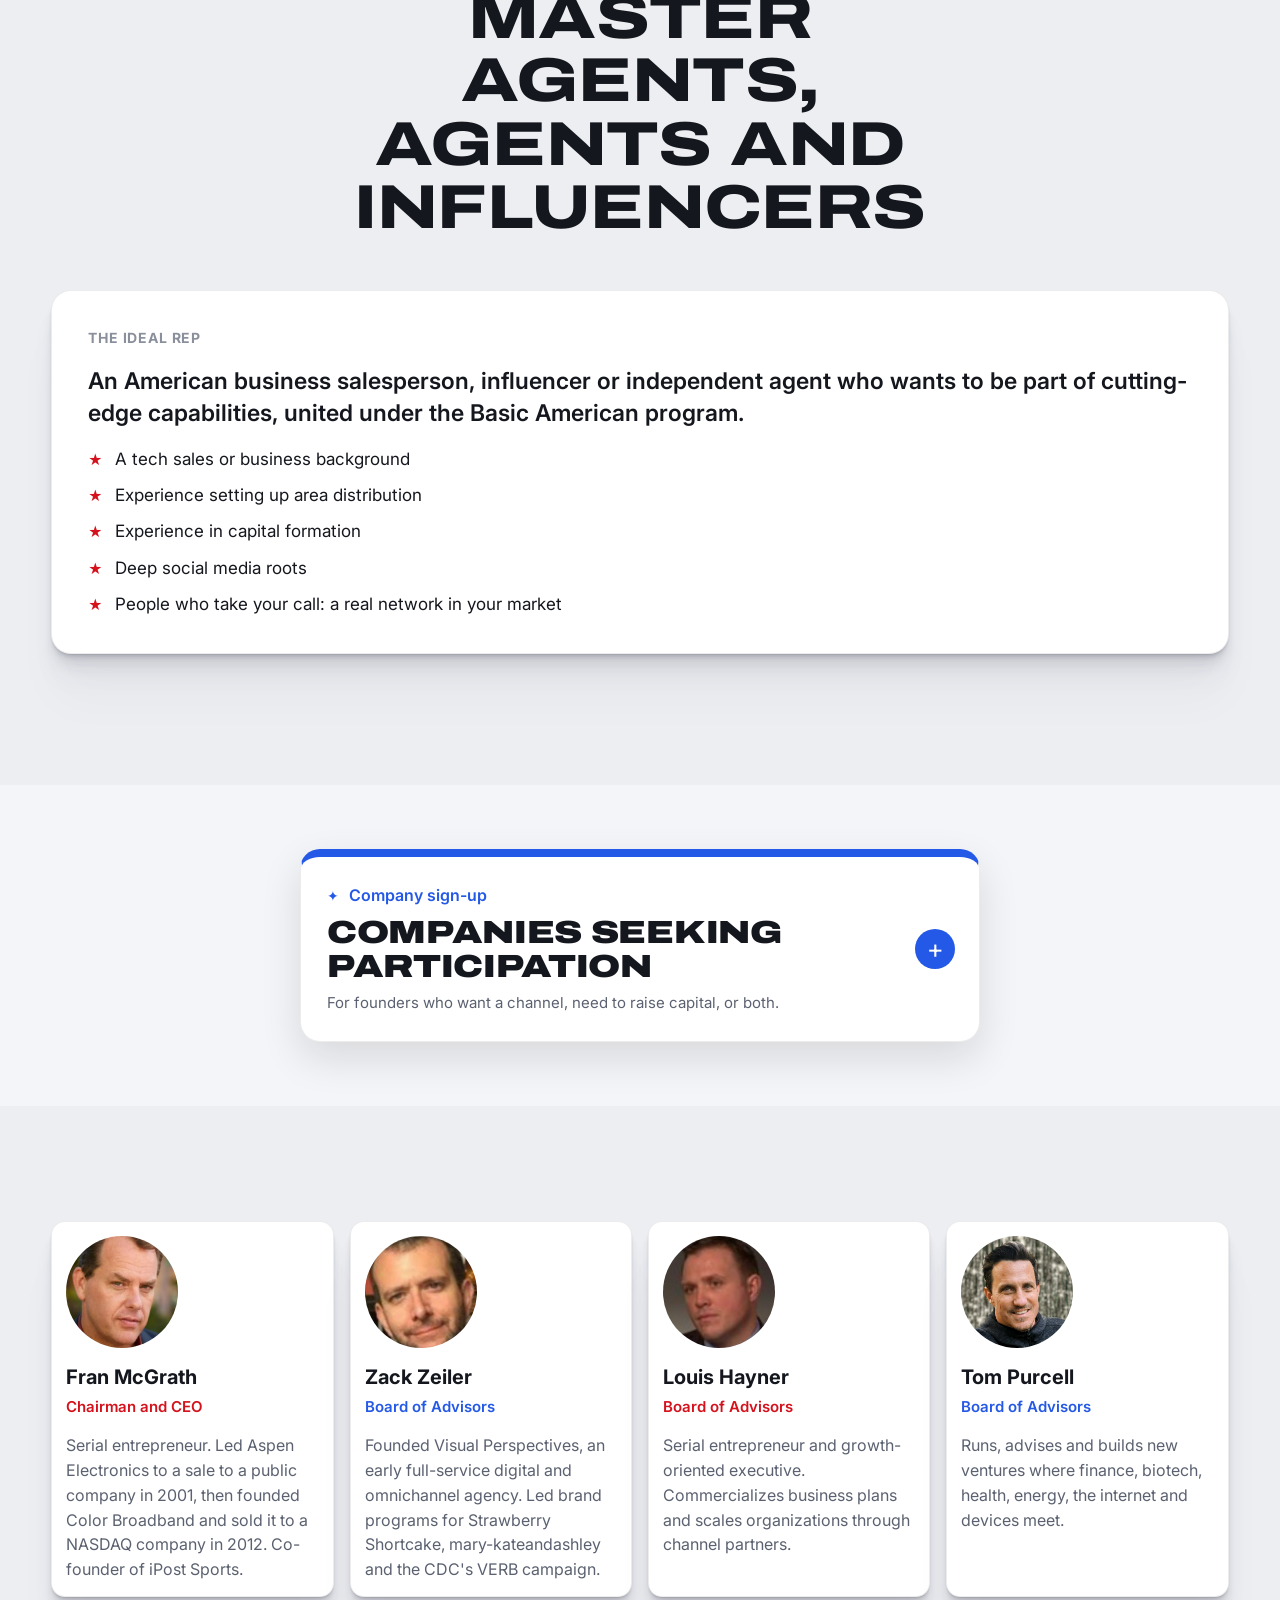
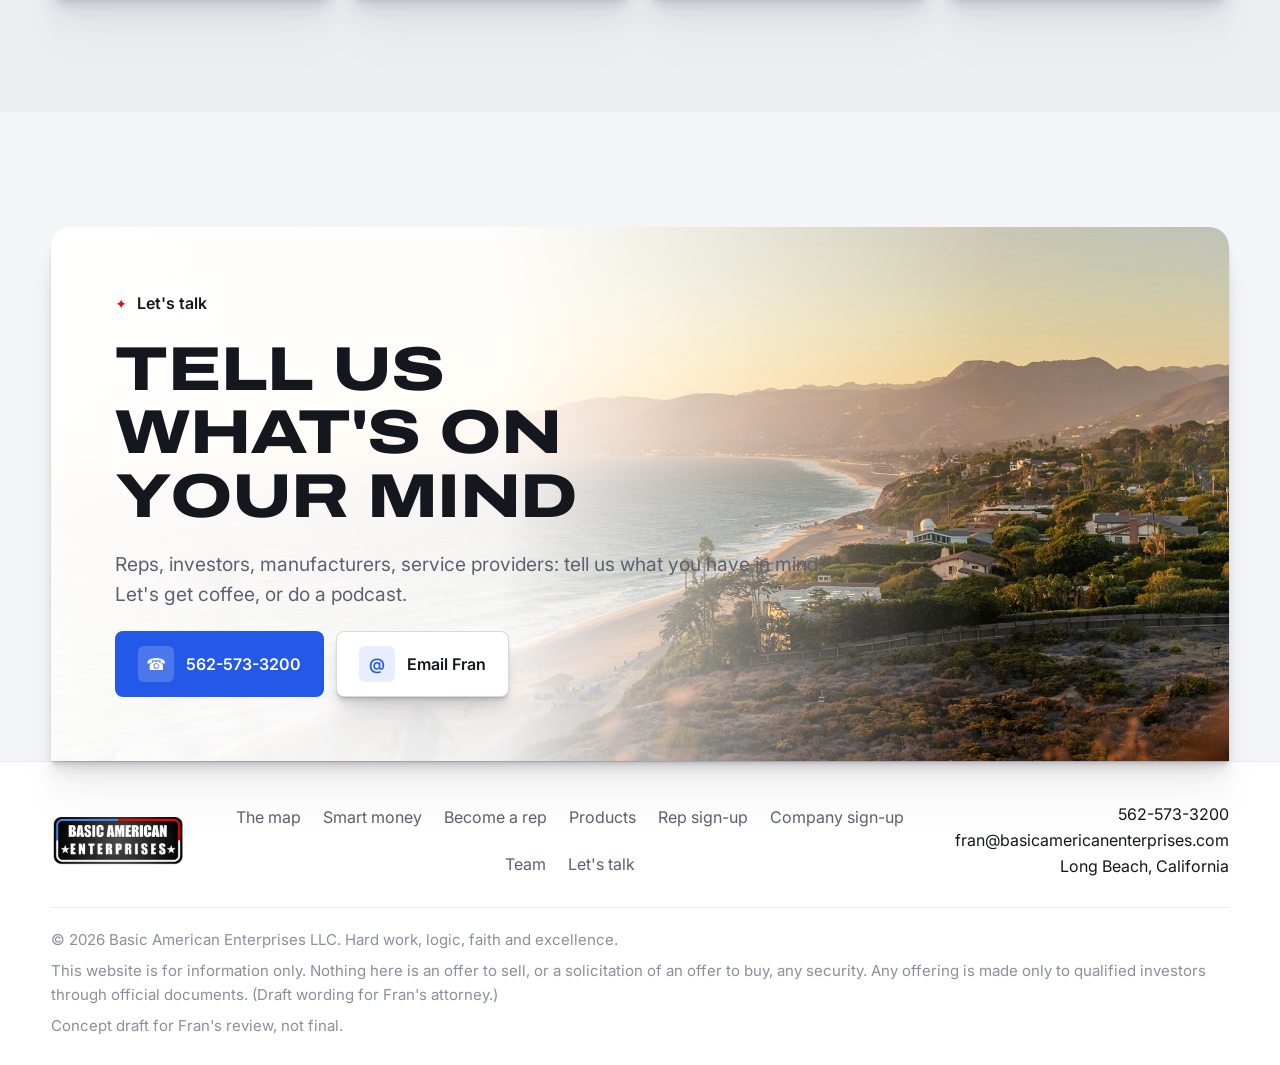
==== commit 1f92047d: "Admin Login button, upper right, to the CRM (Fran) Co-Authored-By: Claude Opus 5.5 <noreply@anthropi" ====
--- a/site/index.html
+++ b/site/index.html
@@ -38,6 +38,7 @@
     <div class="spacer"></div>
     <a class="btn btn-blue cta" href="#map">Find your state</a>
     <button class="menu-btn" id="menuOpen" aria-label="Open menu"><span class="bars"><i></i><i></i><i></i></span> Menu</button>
+    <a class="btn btn-ghost admin-login" href="https://crm.basicamericancrm.com" rel="noopener">Admin Login</a>
   </div>
 </header>
 
--- a/site/assets/bae.css
+++ b/site/assets/bae.css
@@ -71,7 +71,9 @@
 .nav .menu-btn { display: inline-flex; align-items: center; gap: 10px; background: none; border: 0; font-weight: 600; font-size: 16px; }
 .nav .menu-btn .bars { width: 22px; height: 14px; display: grid; gap: 4px; }
 .nav .menu-btn .bars i { display: block; height: 2px; background: var(--ink); border-radius: 2px; }
+.nav .admin-login { padding: 8px 14px; font-size: 14px; box-shadow: none; }
 @media (max-width: 900px) { .nav .meta { display: none; } .nav .cta { display: none; } }
+@media (max-width: 420px) { .nav .wrap { gap: 14px; } .nav .admin-login { padding: 7px 10px; font-size: 13px; } }
 
 /* Menu overlay */
 .overlay { position: fixed; inset: 0; z-index: 60; background: rgba(244,245,248,.96); display: grid; place-items: center; opacity: 0; pointer-events: none; transition: opacity .3s ease; }
